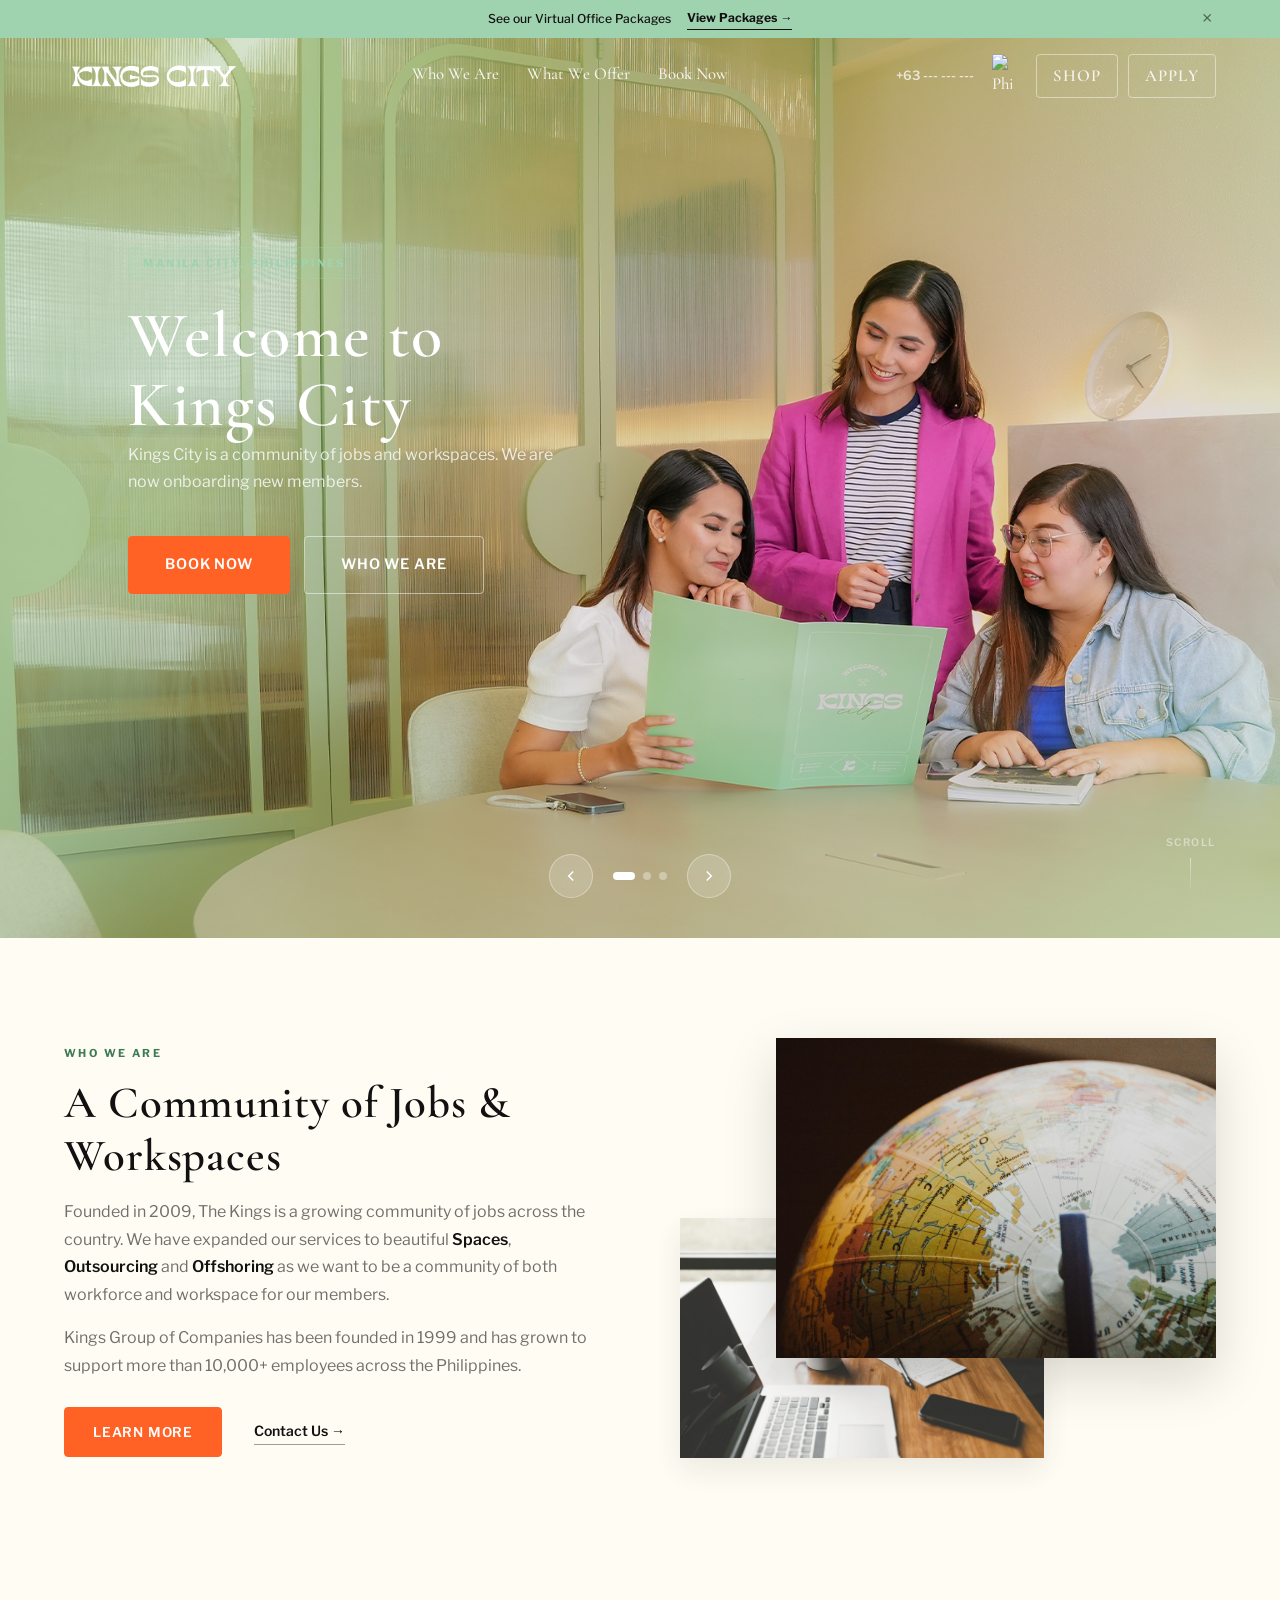
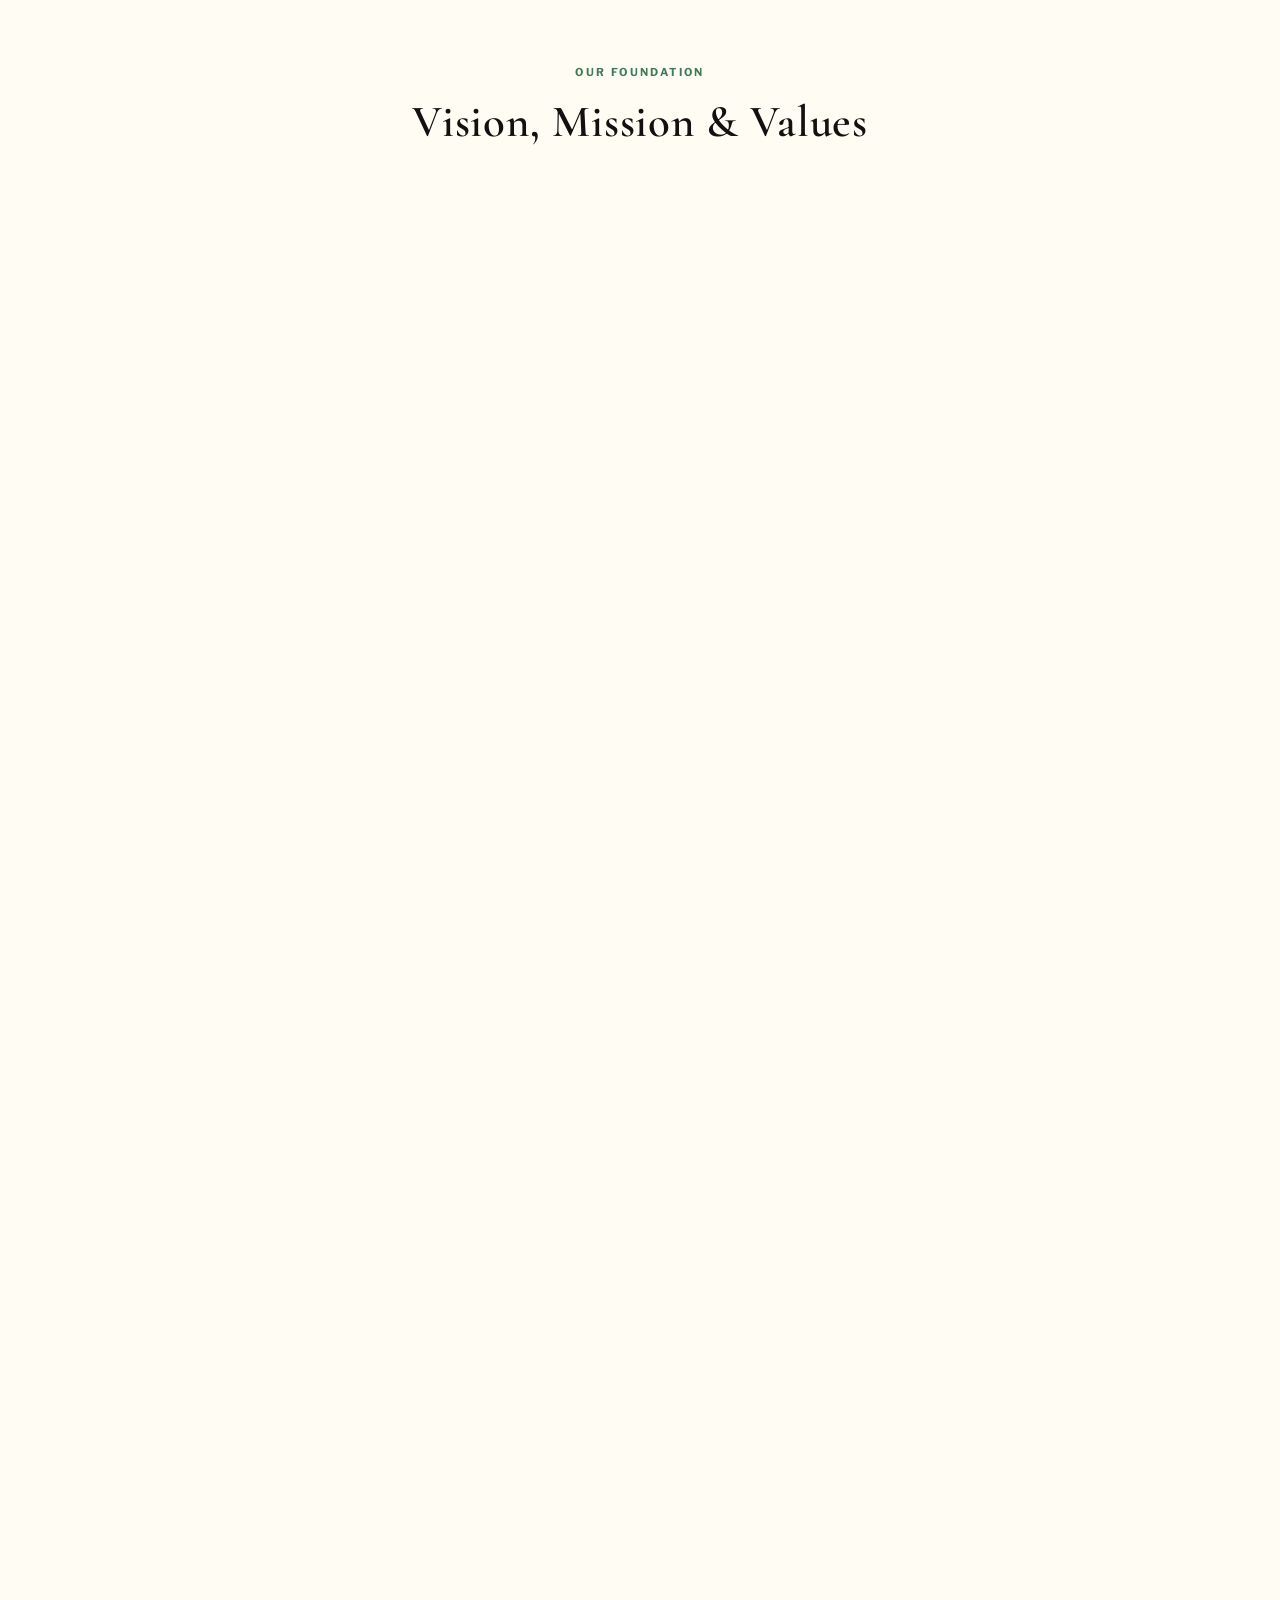
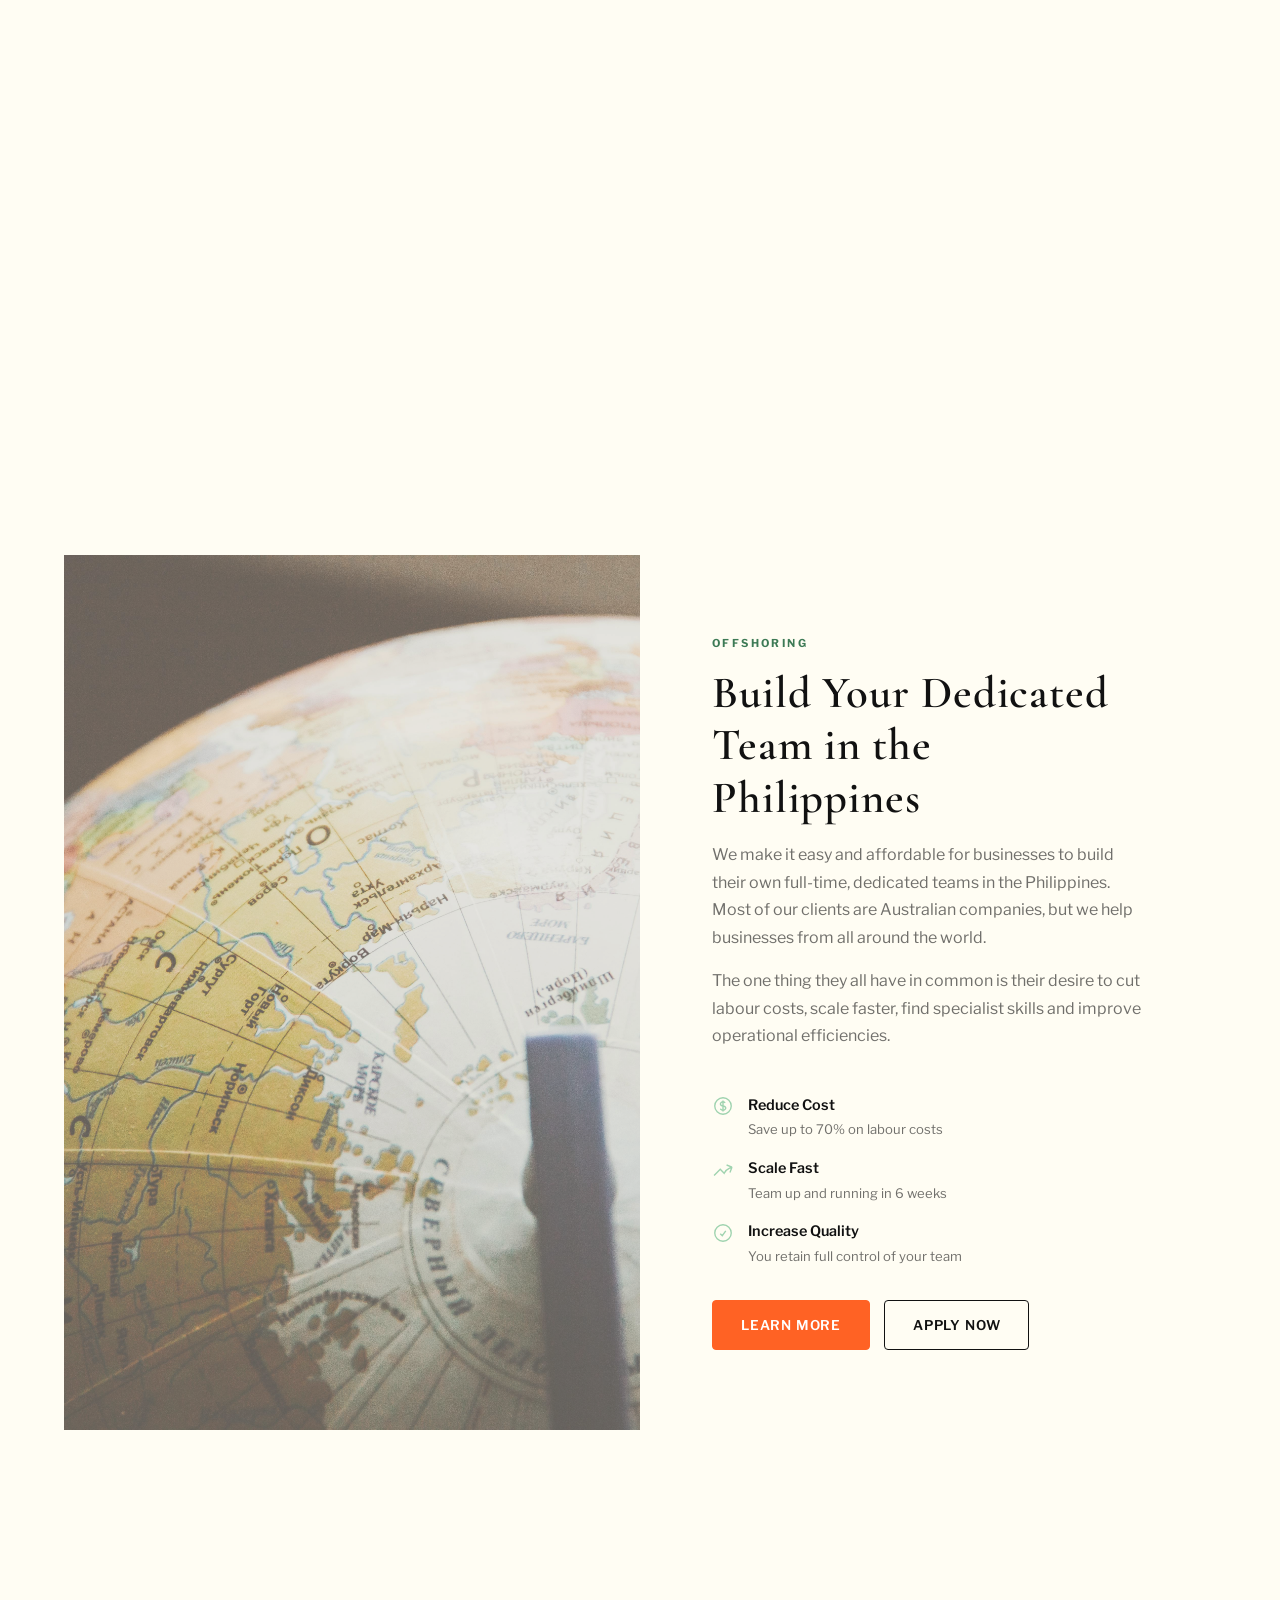
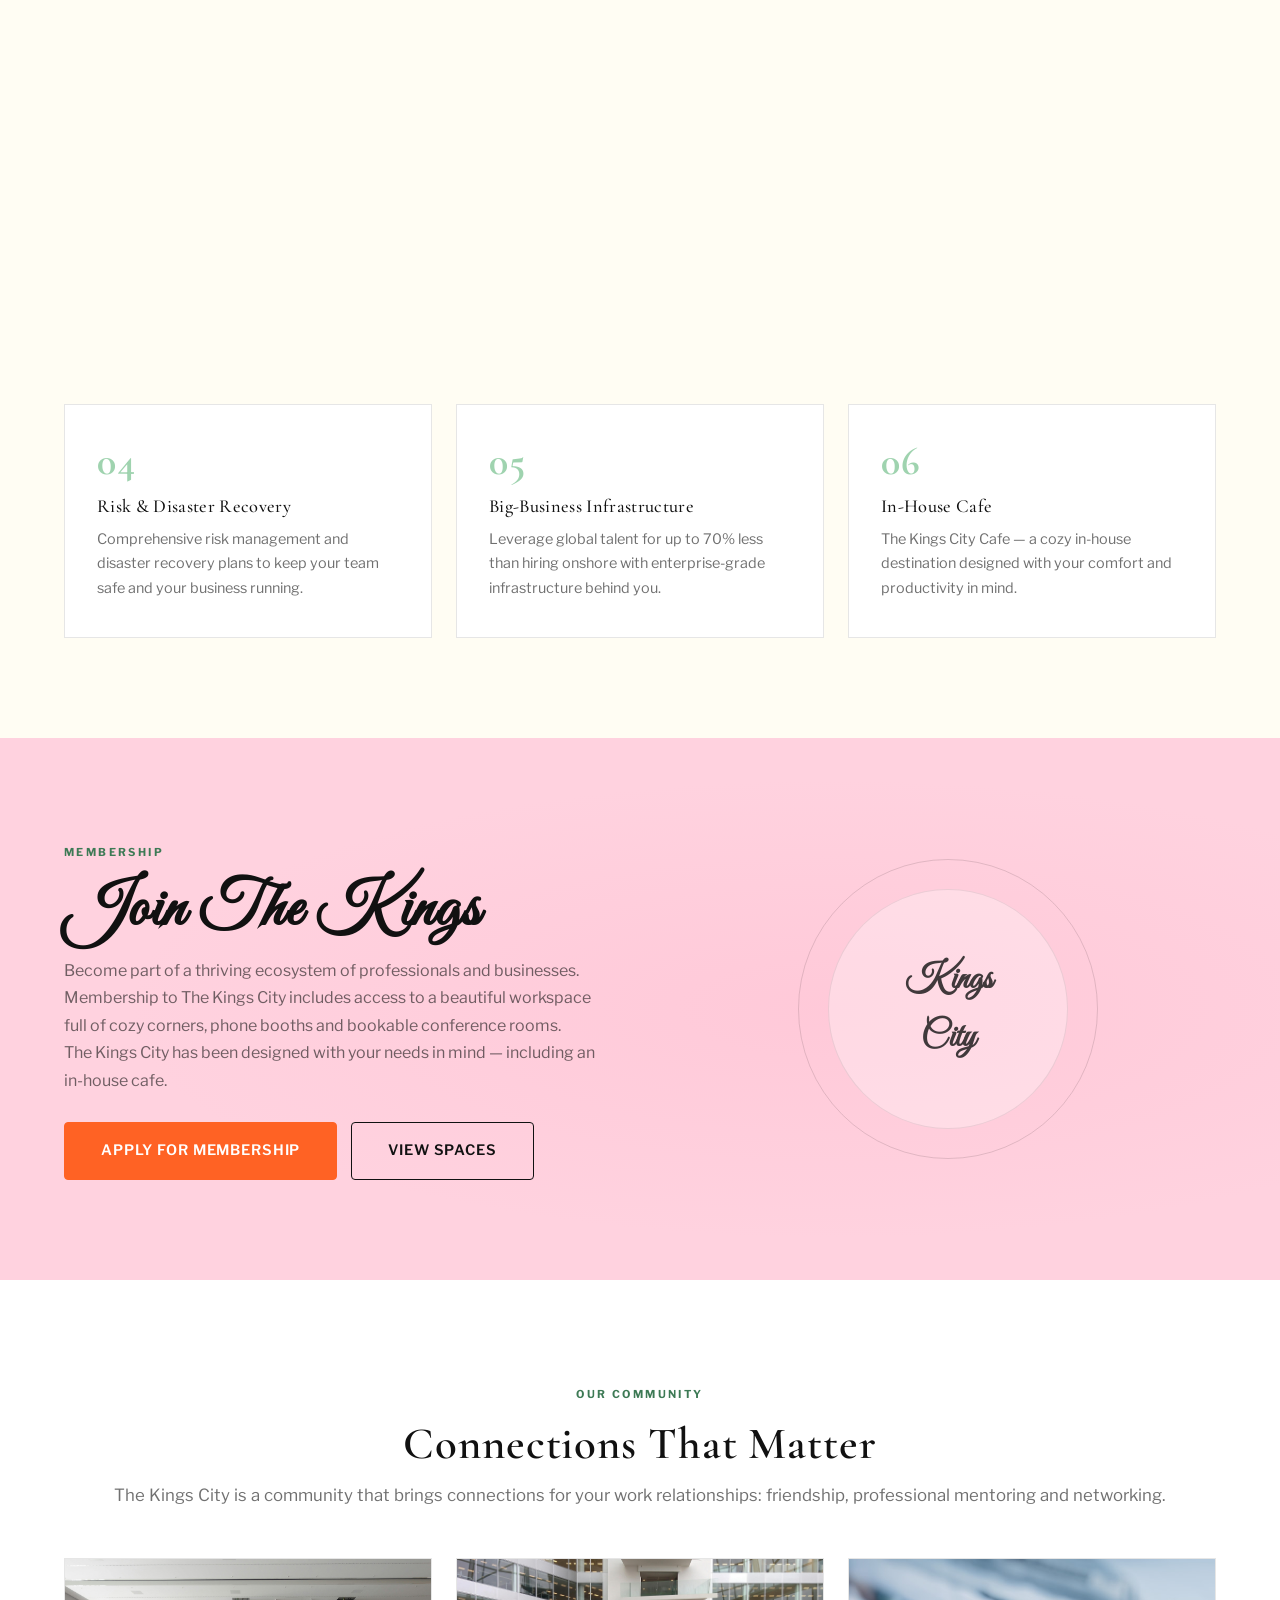
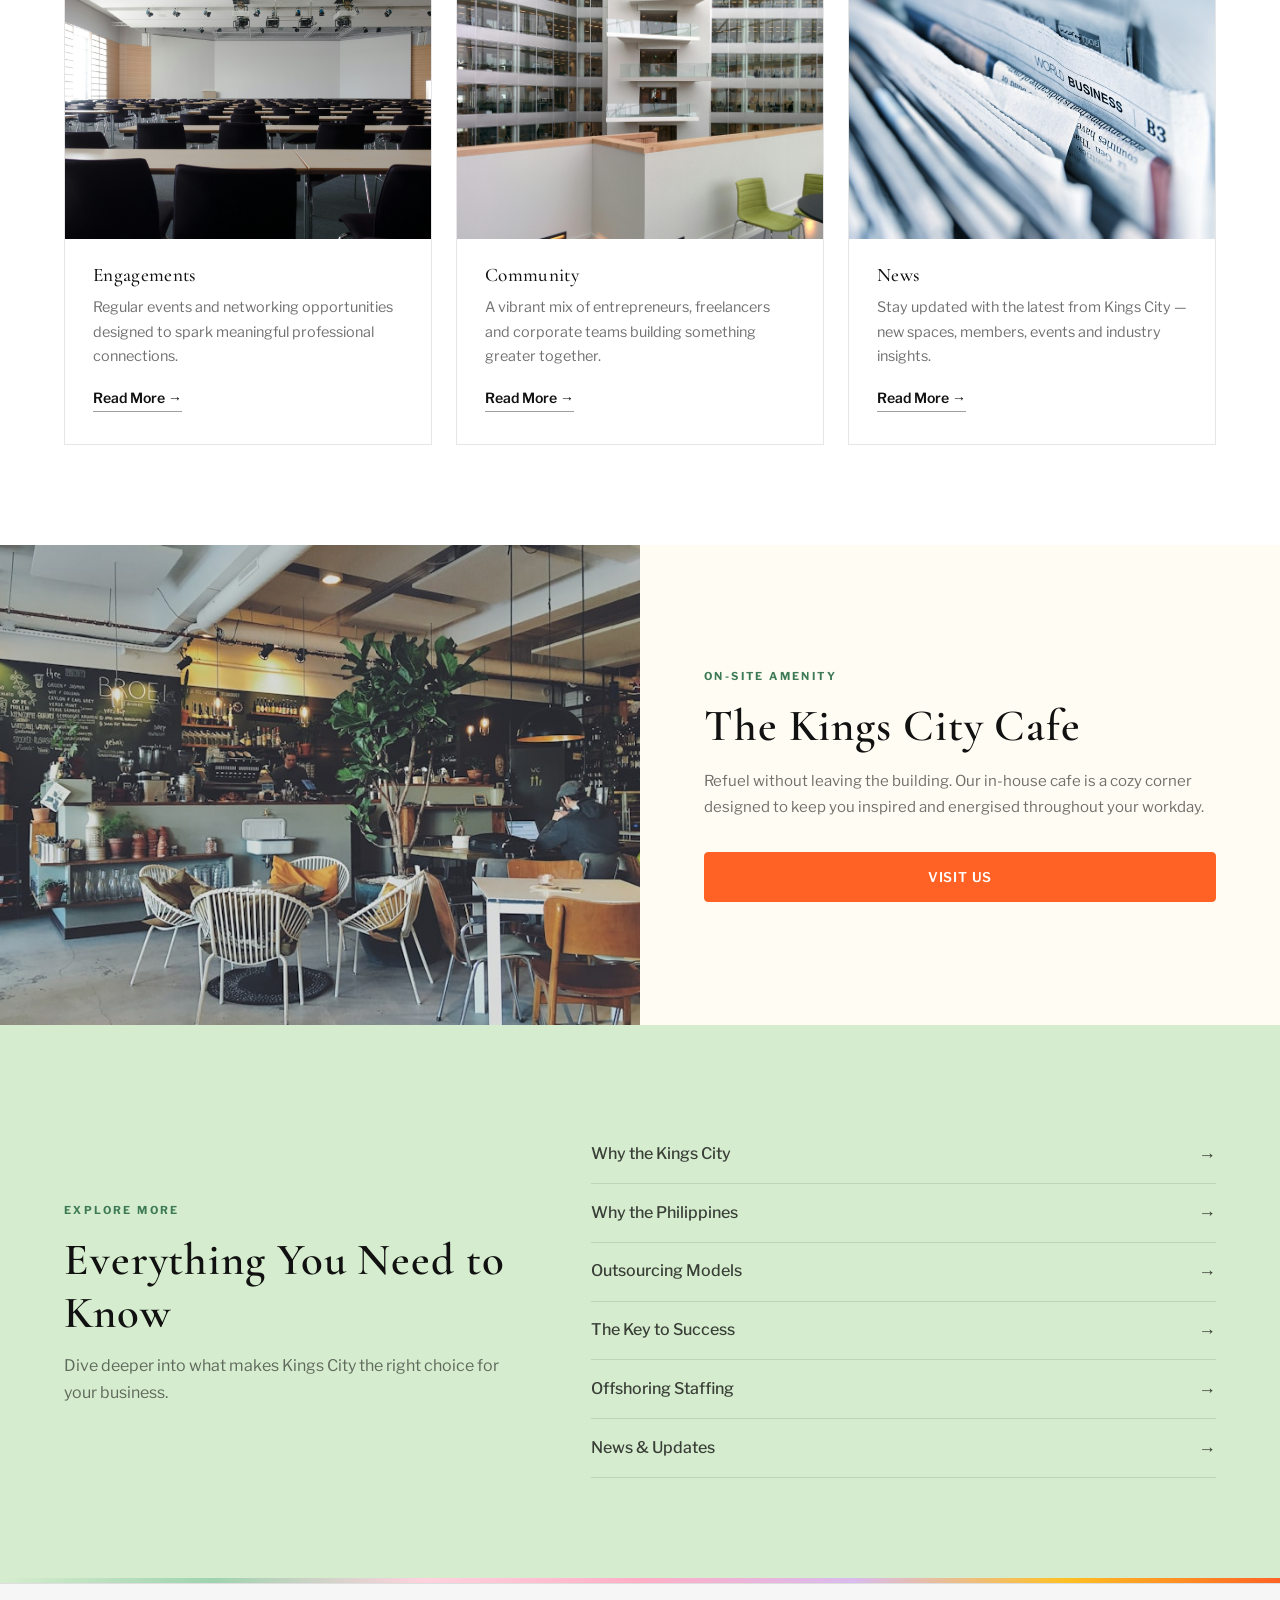
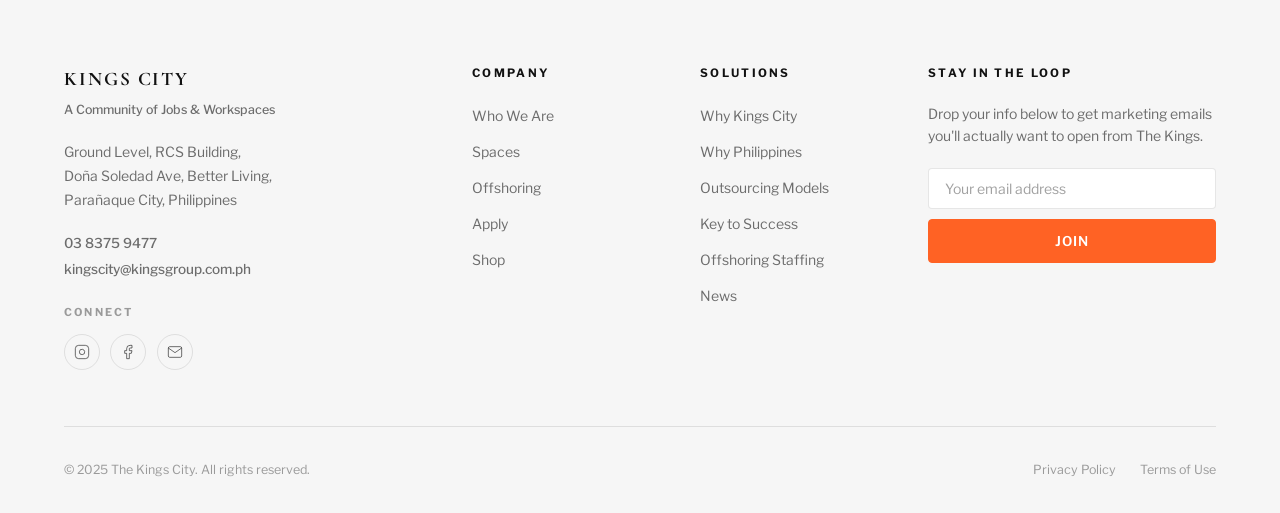
==== index.html @ c3c05c34 "Refactor files, delete temp files, and update content" ====
<!DOCTYPE html>
<html lang="en">

<head>
    <meta charset="UTF-8">
    <meta name="viewport" content="width=device-width, initial-scale=1.0">
    <title>Kings City | Co-Working &amp; Offshoring Space — Parañaque City, Philippines</title>
    <meta name="description"
        content="Kings City is a community of jobs and workspaces in the Philippines. Premium co-working, offshoring, staffing and virtual office solutions.">
    <link rel="preconnect" href="https://fonts.googleapis.com">
    <link rel="preconnect" href="https://fonts.gstatic.com" crossorigin>
    <link
        href="https://fonts.googleapis.com/css2?family=Cormorant+Garamond:ital,wght@0,400;0,500;0,600;0,700;1,400&family=Libre+Franklin:ital,wght@0,300;0,400;0,500;0,600;0,700;1,400&family=Great+Vibes&display=swap"
        rel="stylesheet">
    <link rel="stylesheet" href="css/main.css">
    <link rel="stylesheet" href="css/footer.css">
    <style>
        /* ── Index-specific styles ── */

        /* Hero */
        .hero-slider {
            position: relative;
            height: 100vh;
            min-height: 640px;
            overflow: hidden;
            user-select: none;
        }

        .slide {
            position: absolute;
            inset: 0;
            opacity: 0;
            transition: opacity .6s cubic-bezier(.22, 1, .36, 1);
            pointer-events: none;
        }

        .slide.active {
            opacity: 1;
            pointer-events: all
        }

        .slide-bg {
            position: absolute;
            inset: 0
        }

        .slide-bg .img-ph {
            position: absolute;
            inset: 0;
            height: 100%
        }

        .slide-overlay {
            position: absolute;
            inset: 0;
            background: linear-gradient(160deg, rgba(0, 0, 0, .48) 0%, rgba(0, 0, 0, .22) 45%, rgba(0, 0, 0, .68) 100%);
        }

        .slide-content {
            position: relative;
            z-index: 2;
            height: 100%;
            display: flex;
            flex-direction: column;
            align-items: flex-start;
            justify-content: center;
            text-align: left;
            padding: 0 var(--pad-x);
            padding-left: clamp(2rem, 10vw, 12rem);
            padding-bottom: clamp(2rem, 15vh, 10rem);
            max-width: 650px;
            color: #fff;
        }

        .slide.active .slide-content {
            animation: scIn .6s .1s cubic-bezier(.22, 1, .36, 1) both
        }

        @keyframes scIn {
            from {
                opacity: 0;
                transform: translateY(22px)
            }

            to {
                opacity: 1;
                transform: none
            }
        }

        .hero-eyebrow {
            display: inline-block;
            font-size: .68rem;
            font-weight: 700;
            letter-spacing: .22em;
            text-transform: uppercase;
            color: var(--clr-green-md);
            background: rgba(159, 211, 175, .12);
            border: 1px solid rgba(159, 211, 175, .28);
            padding: .35rem .9rem;
            border-radius: var(--radius);
            margin-bottom: 1.35rem;
        }

        .hero-sub {
            font-size: clamp(1rem, 0.5vw, 1rem);
            color: rgba(255, 255, 255, .8);
            max-width: 560px;
            margin: .1rem 0 2.5rem;
        }

        .hero-ctas {
            display: flex;
            gap: .875rem;
            justify-content: flex-start;
            flex-wrap: wrap
        }

        /* Slider controls */
        .slider-ctrl {
            position: absolute;
            bottom: 2.5rem;
            left: 50%;
            transform: translateX(-50%);
            z-index: 10;
            display: flex;
            align-items: center;
            gap: 1.25rem;
        }

        .s-arrow {
            width: 44px;
            height: 44px;
            border-radius: 50%;
            background: rgba(255, 255, 255, .15);
            border: 1.5px solid rgba(255, 255, 255, .35);
            display: flex;
            align-items: center;
            justify-content: center;
            color: #fff;
            cursor: pointer;
            transition: background .25s, transform .2s;
        }

        .s-arrow:hover {
            background: rgba(255, 255, 255, .28);
            transform: scale(1.08)
        }

        .s-arrow svg {
            width: 18px;
            height: 18px
        }

        .s-dots {
            display: flex;
            gap: .5rem
        }

        .dot {
            width: 8px;
            height: 8px;
            border-radius: 50%;
            background: rgba(255, 255, 255, .35);
            border: none;
            padding: 0;
            cursor: pointer;
            transition: background .25s, width .3s cubic-bezier(.22, 1, .36, 1);
        }

        .dot.active {
            background: #fff;
            width: 22px;
            border-radius: 4px
        }

        .scroll-hint {
            position: absolute;
            bottom: 2.75rem;
            right: 4rem;
            z-index: 10;
            display: flex;
            flex-direction: column;
            align-items: center;
            gap: .4rem;
            color: rgba(255, 255, 255, .45);
            font-size: .65rem;
            font-weight: 600;
            letter-spacing: .15em;
            text-transform: uppercase;
            animation: hFloat 3s ease-in-out infinite;
        }

        .scroll-line {
            width: 1px;
            height: 36px;
            background: linear-gradient(to bottom, rgba(255, 255, 255, .5), transparent)
        }

        @keyframes hFloat {

            0%,
            100% {
                transform: translateY(0);
                opacity: .6
            }

            50% {
                transform: translateY(7px);
                opacity: 1
            }
        }

        /* Stats */
        .stats-bar {
            background: #fff;
            border-bottom: 1px solid var(--ink-20);
            position: relative;
            z-index: 2
        }

        .stats-grid {
            display: flex;
            align-items: stretch;
            max-width: var(--max-w);
            margin: 0 auto;
            padding: 0 var(--pad-x);
        }

        .stat {
            flex: 1;
            padding: 2rem 2.25rem;
            transition: background .22s;
            cursor: default
        }

        .stat:hover {
            background: var(--clr-green-lt)
        }

        .stat-rule {
            width: 1px;
            background: var(--ink-20);
            margin: .875rem 0;
            flex-shrink: 0
        }

        .stat-n {
            display: block;
            font-family: var(--f-head);
            font-size: 2.5rem;
            font-weight: 700;
            color: var(--clr-dark);
            line-height: 1;
            margin-bottom: .3rem;
            letter-spacing: .02em;
        }

        .stat-l {
            display: block;
            font-size: .72rem;
            font-weight: 600;
            letter-spacing: .1em;
            text-transform: uppercase;
            color: var(--ink-60)
        }

        /* About intro */
        .about-grid {
            display: grid;
            grid-template-columns: 1fr 1fr;
            gap: 5rem;
            align-items: center
        }

        .about-text h2 {
            margin-bottom: 1rem
        }

        .about-text p {
            margin-bottom: 1rem
        }

        .about-links {
            display: flex;
            align-items: center;
            gap: 2rem;
            flex-wrap: wrap;
            margin-top: 1.75rem
        }

        .stacked-imgs {
            position: relative;
            height: 420px
        }

        .stack-1 {
            position: absolute;
            top: 0;
            right: 0;
            width: 82%;
            height: 320px;
            border-radius: var(--radius-xl);
            overflow: hidden;
            box-shadow: 0 20px 50px rgba(0, 0, 0, .15);
            z-index: 1
        }

        .stack-2 {
            position: absolute;
            bottom: 0;
            left: 0;
            width: 68%;
            height: 240px;
            border-radius: var(--radius-xl);
            overflow: hidden;
            box-shadow: 0 12px 30px rgba(0, 0, 0, .1);
            z-index: 0;
            opacity: .8
        }

        .stack-1 .img-ph,
        .stack-2 .img-ph {
            height: 100%
        }

        /* VMV */
        .vmv-section {
            background: var(--clr-footer)
        }

        .vmv-head {
            text-align: center;
            margin-bottom: 3rem
        }

        .vmv-grid {
            display: grid;
            grid-template-columns: repeat(3, 1fr);
            gap: 1.5rem
        }

        .vmv-card {
            background: #fff;
            border-radius: var(--radius-xl);
            padding: 2.25rem 2rem;
            border: 1px solid var(--ink-10);
            transition: box-shadow .3s var(--ease), transform .3s var(--ease), background .22s;
        }

        .vmv-card:hover {
            box-shadow: 0 14px 40px rgba(0, 0, 0, .1);
            transform: translateY(-5px);
            background: var(--clr-pink-lt)
        }

        .vmv-icon {
            width: 44px;
            height: 44px;
            color: var(--clr-green-dk);
            margin-bottom: 1rem
        }

        .vmv-icon svg {
            width: 100%;
            height: 100%
        }

        .vmv-card h3 {
            margin-bottom: .5rem;
            font-size: 1.2rem
        }

        .vmv-card p {
            font-size: .9375rem
        }

        /* Spaces section */
        .sec-head {
            display: flex;
            justify-content: space-between;
            align-items: flex-end;
            margin-bottom: 2.5rem;
            gap: 1rem;
            flex-wrap: wrap
        }

        .spaces-grid {
            display: grid;
            grid-template-columns: repeat(3, 1fr);
            gap: 1.5rem
        }

        .sp-card {
            background: #fff;
            border-radius: var(--radius-xl);
            overflow: hidden;
            border: 1px solid var(--ink-10);
            display: flex;
            flex-direction: column;
            transition: box-shadow .3s var(--ease), transform .3s var(--ease);
        }

        .sp-card:hover {
            box-shadow: 0 16px 48px rgba(0, 0, 0, .1);
            transform: translateY(-5px)
        }

        .sp-card-img {
            position: relative;
            height: 220px;
            overflow: hidden;
            flex-shrink: 0
        }

        .sp-card-img .img-ph {
            height: 100%;
            transition: transform .6s var(--ease)
        }

        .sp-card:hover .sp-card-img .img-ph {
            transform: scale(1.05)
        }

        .sp-tag {
            position: absolute;
            top: .875rem;
            left: .875rem;
            font-size: .65rem;
            font-weight: 700;
            letter-spacing: .12em;
            text-transform: uppercase;
            background: var(--clr-green-md);
            color: var(--clr-dark);
            padding: .22rem .65rem;
            border-radius: 20px;
        }

        .sp-body {
            padding: 1.5rem 1.75rem 2rem;
            flex: 1;
            display: flex;
            flex-direction: column
        }

        .sp-body h3 {
            margin-bottom: .5rem;
            font-size: 1.2rem
        }

        .sp-body p {
            font-size: .9rem;
            margin-bottom: 1.25rem;
            flex: 1
        }

        .sp-price {
            border-top: 1px solid var(--ink-10);
            padding-top: 1rem;
            margin-bottom: 1.5rem;
            display: flex;
            flex-direction: column;
            gap: .3rem
        }

        .sp-price-row {
            display: flex;
            justify-content: space-between;
            font-size: .85rem
        }

        .sp-price-row span:first-child {
            color: var(--ink-60)
        }

        .sp-price-row span:last-child {
            font-weight: 700
        }

        .sp-body .btn {
            align-self: flex-start
        }

        /* Offshoring strip */
        .off-strip {
            background: var(--clr-dark);
            overflow: hidden
        }

        .off-strip-grid {
            max-width: var(--max-w);
            margin: 0 auto;
            padding: 0 var(--pad-x);
            display: grid;
            grid-template-columns: 1fr 1fr;
            min-height: 580px;
        }

        .off-img {
            position: relative;
            overflow: hidden
        }

        .off-img .img-ph {
            position: absolute;
            inset: 0;
            height: 100%;
            opacity: .65;
            transition: transform 7s var(--ease)
        }

        .off-strip:hover .off-img .img-ph {
            transform: scale(1.05)
        }

        .off-text {
            padding: 5rem 4.5rem;
            display: flex;
            flex-direction: column;
            justify-content: center;
        }

        .off-text h2 {
            color: #fff;
            margin-bottom: 1rem
        }

        .off-text>p {
            color: rgba(255, 255, 255, .65);
            margin-bottom: 1rem
        }

        .off-benefits {
            display: flex;
            flex-direction: column;
            gap: 1rem;
            margin: 1.75rem 0 2rem
        }

        .off-ben {
            display: flex;
            align-items: flex-start;
            gap: .875rem
        }

        .off-ben svg {
            width: 22px;
            height: 22px;
            color: var(--clr-green-md);
            flex-shrink: 0;
            margin-top: .1rem
        }

        .off-ben div {
            display: flex;
            flex-direction: column;
            gap: .12rem
        }

        .off-ben strong {
            font-size: .9rem;
            color: #fff
        }

        .off-ben span {
            font-size: .82rem;
            color: rgba(255, 255, 255, .55)
        }

        .off-ctas {
            display: flex;
            gap: .875rem;
            flex-wrap: wrap
        }

        /* Difference */
        .diff-head {
            text-align: center;
            margin-bottom: 3.5rem
        }

        .diff-head p {
            margin: .75rem auto 0
        }

        .diff-grid {
            display: grid;
            grid-template-columns: repeat(3, 1fr);
            gap: 1.5rem
        }

        .diff-card {
            padding: 2.25rem 2rem;
            border: 1px solid var(--ink-10);
            border-radius: var(--radius-xl);
            background: #fff;
            transition: box-shadow .3s var(--ease), transform .3s var(--ease), background .22s;
        }

        .diff-card:hover {
            box-shadow: 0 12px 32px rgba(0, 0, 0, .09);
            transform: translateY(-4px);
            background: var(--clr-lavender)
        }

        .diff-n {
            font-family: var(--f-head);
            font-size: 2.5rem;
            font-weight: 700;
            color: var(--clr-green-md);
            line-height: 1;
            margin-bottom: .875rem;
            letter-spacing: .02em;
        }

        .diff-card h3 {
            margin-bottom: .5rem;
            font-size: 1.15rem
        }

        .diff-card p {
            font-size: .9rem
        }

        /* Showcase */
        .showcase-sec {
            background: var(--clr-pink-lt);
            position: relative;
            overflow: hidden
        }

        .showcase-sec::before {
            content: '';
            position: absolute;
            inset: 0;
            background: radial-gradient(ellipse at 65% 50%, var(--clr-pink-md) 0%, transparent 60%);
            opacity: .25;
            pointer-events: none;
        }

        .showcase-wrap {
            display: grid;
            grid-template-columns: 1fr 1fr;
            gap: 5rem;
            align-items: center;
            position: relative;
            z-index: 1;
        }

        .showcase-title {
            font-family: var(--f-script);
            font-size: clamp(2.4rem, 5vw, 4.5rem);
            font-weight: 700;
            color: var(--clr-dark);
            line-height: 1.1
        }

        .showcase-text p {
            font-size: .9375rem;
            margin-bottom: 1rem
        }

        .showcase-ctas {
            display: flex;
            gap: .875rem;
            flex-wrap: wrap;
            margin-top: 1.75rem
        }

        .ring-outer {
            width: 300px;
            height: 300px;
            border-radius: 50%;
            border: 1.5px solid rgba(0, 0, 0, .12);
            display: flex;
            align-items: center;
            justify-content: center;
            margin: 0 auto;
            animation: ringP 5s ease-in-out infinite;
        }

        .ring-inner {
            width: 240px;
            height: 240px;
            border-radius: 50%;
            border: 1.5px solid rgba(0, 0, 0, .08);
            display: flex;
            align-items: center;
            justify-content: center;
            background: rgba(255, 255, 255, .3);
            animation: ringP 5s 1.5s ease-in-out infinite;
        }

        @keyframes ringP {

            0%,
            100% {
                transform: scale(1);
                opacity: .6
            }

            50% {
                transform: scale(1.04);
                opacity: 1
            }
        }

        .ring-text {
            font-family: var(--f-script);
            font-size: 2.2rem;
            font-weight: 700;
            color: var(--clr-dark);
            opacity: .8;
            text-align: center;
        }

        /* Community */
        .comm-sec {
            background: #fff
        }

        .comm-head {
            text-align: center;
            margin-bottom: 3rem
        }

        .comm-head p {
            margin: .5rem auto 0
        }

        .comm-grid {
            display: grid;
            grid-template-columns: repeat(3, 1fr);
            gap: 1.5rem
        }

        .comm-card {
            display: block;
            border-radius: var(--radius-xl);
            overflow: hidden;
            border: 1px solid var(--ink-10);
            transition: box-shadow .3s var(--ease), transform .3s var(--ease);
        }

        .comm-card:hover {
            box-shadow: 0 16px 44px rgba(0, 0, 0, .1);
            transform: translateY(-5px);
            text-decoration: none
        }

        .comm-img {
            height: 280px;
            overflow: hidden;
            position: relative
        }

        .comm-img .img-ph {
            height: 100%;
            transition: transform .55s var(--ease)
        }

        .comm-card:hover .comm-img .img-ph {
            transform: scale(1.05)
        }

        .comm-body {
            padding: 1.5rem 1.75rem 2rem
        }

        .comm-body h3 {
            margin-bottom: .45rem;
            font-size: 1.2rem
        }

        .comm-body p {
            font-size: .9rem;
            margin-bottom: 1rem
        }

        /* Cafe */
        .cafe-sec {
            background: var(--clr-footer);
            overflow: hidden
        }

        .cafe-inner {
            max-width: var(--max-w);
            margin: 0 auto;
            display: grid;
            grid-template-columns: 1fr 1fr;
            min-height: 480px
        }

        .cafe-img {
            overflow: hidden
        }

        .cafe-img .img-ph {
            height: 100%;
            min-height: 480px;
            transition: transform 7s var(--ease)
        }

        .cafe-sec:hover .cafe-img .img-ph {
            transform: scale(1.04)
        }

        .cafe-text {
            padding: 5rem 4rem;
            display: flex;
            flex-direction: column;
            justify-content: center
        }

        .cafe-text h2 {
            margin-bottom: 1rem
        }

        .cafe-text p {
            font-size: .9375rem;
            margin-bottom: 2rem
        }

        /* Quicklinks */
        .quick-sec {
            background: var(--clr-green-lt)
        }

        .quick-grid {
            display: grid;
            grid-template-columns: 1fr 1.4fr;
            gap: 5rem;
            align-items: center
        }

        .quick-text h2 {
            margin-bottom: .75rem
        }

        .quick-list {
            display: flex;
            flex-direction: column
        }

        .quick-list li {
            border-bottom: 1px solid rgba(0, 0, 0, .1)
        }

        .quick-list a {
            display: flex;
            justify-content: space-between;
            align-items: center;
            padding: .9rem 0;
            font-size: 1rem;
            font-weight: 500;
            color: var(--ink-80);
            transition: color .22s, padding-left .25s var(--ease);
        }

        .quick-list a span {
            transition: transform .22s var(--ease);
            display: inline-block;
            font-size: 1.1rem
        }

        .quick-list a:hover {
            color: var(--clr-green-dk);
            padding-left: .5rem;
            text-decoration: none
        }

        .quick-list a:hover span {
            transform: translateX(4px)
        }

        /* Accent strip */
        .accent-strip {
            height: 5px;
            background: linear-gradient(90deg, var(--clr-green-lt), var(--clr-green-md), var(--clr-pink-lt), var(--clr-pink-md), var(--clr-lavender), var(--clr-amber), var(--clr-orange))
        }

        /* Responsive */
        @media(max-width:1024px) {

            .off-strip-grid,
            .cafe-inner {
                grid-template-columns: 1fr;
                min-height: auto
            }

            .off-img,
            .cafe-img {
                height: 320px
            }

            .off-img .img-ph,
            .cafe-img .img-ph {
                position: relative;
                min-height: 320px
            }

            .off-text {
                padding: 3.5rem var(--pad-x)
            }

            .cafe-text {
                padding: 3.5rem var(--pad-x)
            }

            .spaces-grid {
                grid-template-columns: 1fr 1fr
            }

            .diff-grid {
                grid-template-columns: 1fr 1fr
            }

            .vmv-grid {
                grid-template-columns: 1fr 1fr
            }

            .about-grid,
            .showcase-wrap,
            .quick-grid {
                grid-template-columns: 1fr;
                gap: 2.5rem
            }

            .stacked-imgs {
                height: 300px
            }
        }

        @media(max-width:768px) {
            .stats-grid {
                display: grid;
                grid-template-columns: 1fr 1fr
            }

            .stat-rule {
                display: none
            }

            .spaces-grid,
            .diff-grid,
            .vmv-grid,
            .comm-grid {
                grid-template-columns: 1fr
            }

            .sec-head {
                flex-direction: column;
                align-items: flex-start
            }

            .scroll-hint {
                display: none
            }

            .hero-ctas,
            .showcase-ctas,
            .off-ctas {
                flex-direction: column;
                align-items: center
            }

            .hero-ctas .btn,
            .showcase-ctas .btn,
            .off-ctas .btn {
                width: 100%;
                max-width: 280px;
                justify-content: center
            }
        }

        @media(max-width:480px) {
            .stats-grid {
                grid-template-columns: 1fr
            }
        }
    </style>
</head>

<body>

    <!-- ── Announcement Bar ── -->
    <div class="ann-bar" id="ann-bar">
        <div class="ann-inner">
            <span>See our Virtual Office Packages</span>
            <a href="https://kingscity.com.ph/pages/virtual-office-packages" target="_blank" rel="noopener"
                class="ann-link">View Packages &rarr;</a>
        </div>
        <button class="ann-close" id="ann-close" aria-label="Dismiss">&times;</button>
    </div>

    <!-- ── Navbar ── -->
    <nav class="navbar" id="navbar">
        <div class="nav-wrap">
            <a href="index.html" class="nav-logo" aria-label="Kings City Home">
                <div>
                    <img src="images/kings_city_logo_white.png" alt="Kings City Logo" class="logo-img-white">
                    <img src="images/kings_city_logo_black.png" alt="Kings City Logo" class="logo-img-color">
                </div>
            </a>

            <ul class="nav-links" role="list">
                <li><a href="html/who_we_are.html">Who We Are</a></li>
                <li><a href="html/what_we_offer.html">What We Offer</a></li>
                <li><a href="html/book_now.html">Book Now</a></li>
            </ul>

            <div class="nav-actions">
                <a href="tel:0383759477" class="nav-phone">+63 --- --- ---</a>
                <div class="nav-drop flag-drop">
                    <button class="nav-drop-btn flag-btn" aria-expanded="false" aria-haspopup="true"
                        style="display: flex; align-items: center; gap: 0.3rem; padding: 0.5rem; background: transparent; border: none; cursor: pointer;">
                        <img src="https://flagcdn.com/w20/ph.png" alt="Philippines" width="20"
                            style="border-radius: 2px;">
                        <span class="caret" aria-hidden="true"></span>
                    </button>
                    <ul class="drop-menu flag-menu" role="menu"
                        style="min-width: 140px; padding: 0.5rem; border-radius: 8px;">
                        <li><a href="#" role="menuitem"
                                style="display: flex; align-items: center; gap: 0.5rem; padding: 0.5rem;"><img
                                    src="https://flagcdn.com/w20/ph.png" alt="Philippines" width="20"
                                    style="border-radius: 2px;"> Philippines</a></li>
                        <li><a href="#" role="menuitem"
                                style="display: flex; align-items: center; gap: 0.5rem; padding: 0.5rem;"><span
                                    style="font-size: 16px;">🌏</span> Asia</a></li>
                        <li><a href="#" role="menuitem"
                                style="display: flex; align-items: center; gap: 0.5rem; padding: 0.5rem;"><img
                                    src="https://flagcdn.com/w20/eu.png" alt="Europe" width="20"
                                    style="border-radius: 2px;"> Europe</a></li>
                    </ul>
                </div>
                <a href="https://kingscity.com.ph/" target="_blank" rel="noopener" class="btn btn-nav-outline">Shop</a>
                <a href="html/apply.html" class="btn btn-nav-outline">Apply</a>

                <button class="hamburger" id="hamburger" aria-label="Open menu" aria-expanded="false">
                    <span></span><span></span><span></span>
                </button>
            </div>
        </div>
    </nav>

    <!-- ── Mobile Drawer ── -->
    <div class="drawer-overlay" id="drawer-overlay" aria-hidden="true"></div>
    <aside class="mobile-drawer" id="mobile-drawer" role="dialog" aria-modal="true" aria-label="Navigation">
        <div class="drawer-head">
            <img src="images/kings_city_logo_black.png" alt="Kings City Logo" class="drawer-logo-img">
            <button class="drawer-close" id="drawer-close" aria-label="Close menu">&times;</button>
        </div>
        <nav class="drawer-nav">
            <a href="html/who_we_are.html">Who We Are</a>
            <a href="html/spaces.html">Spaces</a>
            <a href="html/offshoring.html">Offshoring</a>
            <a href="html/book_now.html">Book Now</a>
            <a href="html/apply.html">Apply</a>
            <a href="https://kingscity.com.ph/" target="_blank" rel="noopener">Shop</a>
        </nav>
        <div class="drawer-foot">
            <a href="tel:0383759477">03 8375 9477</a>
            <a href="mailto:kingscity@kingsgroup.com.ph">kingscity@kingsgroup.com.ph</a>
        </div>
    </aside>

    <!-- ══════════════════════════════════════════════════
     HERO STATIC
══════════════════════════════════════════════════ -->
    <section class="hero-slider" id="hero" aria-label="Kings City hero">
        <!-- Static Background (Image does not change) -->
        <div class="slide-bg">
            <div class="img-ph ph-hero-1" aria-label="Kings City">
                <img src="images/KingCity Banner.png" alt="Kings City Banner">
            </div>
            <div class="slide-overlay"></div>
        </div>

        <!-- Slide 1 -->
        <div class="slide active" aria-hidden="false">
            <div class="slide-content">
                <p class="hero-eyebrow">Manila City, Philippines</p>
                <h1>Welcome to<br>Kings City</h1>
                <p class="hero-sub">Kings City is a community of jobs and workspaces. We are now onboarding new members.
                </p>
                <div class="hero-ctas">
                    <a href="html/book_now.html" class="btn btn-primary btn-lg">Book Now</a>
                    <a href="html/who_we_are.html" class="btn btn-ghost-white btn-lg">Who We Are</a>
                </div>
            </div>
        </div>

        <!-- Slide 2 -->
        <div class="slide" aria-hidden="true">
            <div class="slide-content">
                <p class="hero-eyebrow">Spaces Designed for You</p>
                <h1>Elevate Your<br>Work Experience</h1>
                <p class="hero-sub">Find the perfect blend of productivity and community in our vibrant workspaces.</p>
                <div class="hero-ctas">
                    <a href="html/spaces.html" class="btn btn-primary btn-lg">Explore Spaces</a>
                </div>
            </div>
        </div>

        <!-- Slide 3 -->
        <div class="slide" aria-hidden="true">
            <div class="slide-content">
                <p class="hero-eyebrow">A Nationwide Community</p>
                <h1>Scale With<br>Confidence</h1>
                <p class="hero-sub">Build your dedicated offshore team and save up to 70% on labour costs.</p>
                <div class="hero-ctas">
                    <a href="html/offshoring.html" class="btn btn-primary btn-lg">Learn More</a>
                </div>
            </div>
        </div>

        <!-- Slider controls -->
        <div class="slider-ctrl">
            <button class="s-arrow" id="arrow-prev" aria-label="Previous slide">
                <svg viewBox="0 0 24 24" fill="none" stroke="currentColor" stroke-width="2">
                    <polyline points="15 18 9 12 15 6" />
                </svg>
            </button>
            <div class="s-dots" role="tablist">
                <button class="dot active" data-index="0" role="tab" aria-selected="true" aria-label="Slide 1"></button>
                <button class="dot" data-index="1" role="tab" aria-selected="false" aria-label="Slide 2"></button>
                <button class="dot" data-index="2" role="tab" aria-selected="false" aria-label="Slide 3"></button>
            </div>
            <button class="s-arrow" id="arrow-next" aria-label="Next slide">
                <svg viewBox="0 0 24 24" fill="none" stroke="currentColor" stroke-width="2">
                    <polyline points="9 18 15 12 9 6" />
                </svg>
            </button>
        </div>

        <div class="scroll-hint" aria-hidden="true">
            <span>Scroll</span>
            <div class="scroll-line"></div>
        </div>
    </section>

    <!-- ══════════════════════════════════════════════════
     ABOUT INTRO
══════════════════════════════════════════════════ -->
    <section class="section-pad" id="about" style="background:var(--clr-cream)">
        <div class="container">
            <div class="about-grid">
                <div class="about-text" data-reveal>
                    <span class="eyebrow">Who We Are</span>
                    <h2>A Community of Jobs &amp; Workspaces</h2>
                    <p>Founded in 2009, The Kings is a growing community of jobs across the country. We have expanded
                        our services to beautiful <strong>Spaces</strong>, <strong>Outsourcing</strong> and
                        <strong>Offshoring</strong> as we want to be a community of both workforce and workspace for our
                        members.
                    </p>
                    <p>Kings Group of Companies has been founded in 1999 and has grown to support more than 10,000+
                        employees across the Philippines.</p>
                    <div class="about-links">
                        <a href="html/who_we_are.html" class="btn btn-primary">Learn More</a>
                        <a href="html/who_we_are.html" class="link-arrow">Contact Us &rarr;</a>
                    </div>
                </div>
                <div class="about-text" data-reveal>
                    <div class="stacked-imgs">
                        <div class="stack-1">
                            <div class="img-ph ph-about"><img src="images/offshoring_office.jpg"
                                    alt="Kings City Interior"><span class="ph-label" style="display:none">Kings City
                                    Interior</span></div>
                        </div>
                        <div class="stack-2">
                            <div class="img-ph ph-comm-1"><img src="images/offshoring_office2.jpg" alt="Community"><span
                                    class="ph-label" style="display:none">Community</span></div>
                        </div>
                    </div>
                </div>
            </div>
        </div>
    </section>

    <!-- ══════════════════════════════════════════════════
     VISION MISSION VALUES
══════════════════════════════════════════════════ -->
    <section class="vmv-section section-pad" aria-labelledby="vmv-h">
        <div class="container">
            <div class="vmv-head" data-reveal>
                <span class="eyebrow">Our Foundation</span>
                <h2 id="vmv-h">Vision, Mission &amp; Values</h2>
            </div>
            <div class="vmv-grid">
                <div class="vmv-card" data-reveal>
                    <div class="vmv-icon" aria-hidden="true">
                        <svg viewBox="0 0 24 24" fill="none" stroke="currentColor" stroke-width="1.5">
                            <path
                                d="M2.036 12.322a1.012 1.012 0 010-.639C3.423 7.51 7.36 4.5 12 4.5c4.638 0 8.573 3.007 9.963 7.178.07.207.07.431 0 .639C20.577 16.49 16.64 19.5 12 19.5c-4.638 0-8.573-3.007-9.963-7.178z" />
                            <path d="M15 12a3 3 0 11-6 0 3 3 0 016 0z" />
                        </svg>
                    </div>
                    <h3>Our Vision</h3>
                    <p>To be the leading provider of workforce and workspaces offering the best offshoring and
                        outsourcing solutions in the Philippines.</p>
                </div>
                <div class="vmv-card" data-reveal>
                    <div class="vmv-icon" aria-hidden="true">
                        <svg viewBox="0 0 24 24" fill="none" stroke="currentColor" stroke-width="1.5">
                            <path
                                d="M3.75 3v11.25A2.25 2.25 0 006 16.5h2.25M3.75 3h-1.5m1.5 0h16.5m0 0h1.5m-1.5 0v11.25A2.25 2.25 0 0118 16.5h-2.25m-7.5 0h7.5m-7.5 0l-1 3m8.5-3l1 3m0 0l.5 1.5m-.5-1.5h-9.5m0 0l-.5 1.5" />
                        </svg>
                    </div>
                    <h3>Our Mission</h3>
                    <p>Contributing to the growth of the economy by continuously providing jobs and creating beautiful
                        workspaces for companies in the Asia Pacific Region.</p>
                </div>
                <div class="vmv-card" data-reveal>
                    <div class="vmv-icon" aria-hidden="true">
                        <svg viewBox="0 0 24 24" fill="none" stroke="currentColor" stroke-width="1.5">
                            <path
                                d="M9 12.75L11.25 15 15 9.75M21 12c0 1.268-.63 2.39-1.593 3.068a3.745 3.745 0 01-1.043 3.296 3.745 3.745 0 01-3.296 1.043A3.745 3.745 0 0112 21c-1.268 0-2.39-.63-3.068-1.593a3.746 3.746 0 01-3.296-1.043 3.745 3.745 0 01-1.043-3.296A3.745 3.745 0 013 12c0-1.268.63-2.39 1.593-3.068a3.745 3.745 0 011.043-3.296 3.746 3.746 0 013.296-1.043A3.746 3.746 0 0112 3c1.268 0 2.39.63 3.068 1.593a3.746 3.746 0 013.296 1.043 3.746 3.746 0 011.043 3.296A3.745 3.745 0 0121 12z" />
                        </svg>
                    </div>
                    <h3>Core Values</h3>
                    <p>Integrity, transparency, professionalism and community building form the foundation for how we
                        serve every client.</p>
                </div>
            </div>
        </div>
    </section>

    <!-- ══════════════════════════════════════════════════
     SPACES
══════════════════════════════════════════════════ -->
    <section class="section-pad" id="spaces" style="background:var(--clr-cream)">
        <div class="container">
            <div class="sec-head" data-reveal>
                <div>
                    <span class="eyebrow">What We Offer</span>
                    <h2>Spaces for Every Need</h2>
                </div>
                <a href="https://kingscity.com.ph/pages/virtual-office-packages" target="_blank" rel="noopener"
                    class="link-arrow">Virtual Office Packages &rarr;</a>
            </div>
            <!-- Note: spaces-grid updated to accommodate 6 cards -->
            <div class="spaces-grid">
                <article class="sp-card" data-reveal>
                    <div class="sp-card-img">
                        <div class="img-ph ph-cowork"><img src="images/coworking_space.jpg" alt="Co-Working Space">
                        </div>
                        <span class="sp-tag">Co-Working</span>
                    </div>
                    <div class="sp-body">
                        <h3>Co-Working</h3>
                        <p>Our communal tables and working stations are designed for connections to happen. Solve your
                            monotonous daily routine with our vibrant environment.</p>
                        <div class="sp-price">
                            <div class="sp-price-row"><span>Day Pass</span><span>Php 500</span></div>
                            <div class="sp-price-row"><span>Weekly Pass</span><span>Php 2,500</span></div>
                            <div class="sp-price-row"><span>Monthly</span><span>Php 6,000</span></div>
                            <div class="sp-price-row"><span>Annual</span><span>Php 60,000</span></div>
                        </div>
                        <a href="html/book_now.html" class="btn btn-outline">Book Now</a>
                    </div>
                </article>

                <article class="sp-card" data-reveal>
                    <div class="sp-card-img">
                        <div class="img-ph ph-event"><img src="images/engagements.jpg" alt="Events Place"></div>
                        <span class="sp-tag">Events</span>
                    </div>
                    <div class="sp-body">
                        <h3>Events Place</h3>
                        <p>Perfect for more intimate company functions. The layout can accommodate over 100 guests with
                            flexible furniture arrangements.</p>
                        <div class="sp-price">
                            <div class="sp-price-row"><span>Hourly</span><span>Php 5,000</span></div>
                            <div class="sp-price-row"><span>4 Hours</span><span>Php 18,000</span></div>
                            <div class="sp-price-row"><span>Full Day</span><span>Php 40,000</span></div>
                        </div>
                        <a href="html/book_now.html" class="btn btn-outline">Book Now</a>
                    </div>
                </article>

                <article class="sp-card" data-reveal>
                    <div class="sp-card-img">
                        <div class="img-ph ph-meeting"><img src="images/meeting_rooms.jpg" alt="Meeting Rooms"></div>
                        <span class="sp-tag">Meetings</span>
                    </div>
                    <div class="sp-body">
                        <h3>Meeting Rooms</h3>
                        <p>Private and professional conference rooms with comfortable furniture, high-speed internet,
                            kitchen facilities and state-of-the-art presentation equipment.</p>
                        <div class="sp-price">
                            <div class="sp-price-row"><span>Small / Hour</span><span>Php 500</span></div>
                            <div class="sp-price-row"><span>Conference / Hour</span><span>Php 1,000</span></div>
                            <div class="sp-price-row"><span>Conference / Day</span><span>Php 8,000</span></div>
                        </div>
                        <a href="html/book_now.html" class="btn btn-outline">Book Now</a>
                    </div>
                </article>

                <article class="sp-card" data-reveal>
                    <div class="sp-card-img">
                        <div class="img-ph ph-office"><img src="images/office_leasing.jpg" alt="Office Leasing"></div>
                        <span class="sp-tag">Office Leasing</span>
                    </div>
                    <div class="sp-body">
                        <h3>Office Leasing</h3>
                        <p>Whether an established enterprise or a growing startup, our office spaces inspire your most
                            impactful work.</p>
                        <div class="sp-price">
                            <div class="sp-price-row"><span>6 Seats</span><span>Php 48,000</span></div>
                            <div class="sp-price-row"><span>9 Seats</span><span>Php 55,000</span></div>
                            <div class="sp-price-row"><span>14 Seats</span><span>Php 112,000</span></div>
                        </div>
                        <a href="html/spaces.html" class="btn btn-outline">Inquire</a>
                    </div>
                </article>

                <article class="sp-card" data-reveal>
                    <div class="sp-card-img">
                        <div class="img-ph ph-virtual"><img src="images/offshoring_office2.jpg" alt="Virtual Office">
                        </div>
                        <span class="sp-tag">Virtual</span>
                    </div>
                    <div class="sp-body">
                        <h3>Virtual Office</h3>
                        <p>Flexible workspace providing businesses any combination of services, space and technology —
                            without the capital expense of a traditional office.</p>
                        <div class="sp-price">
                            <div class="sp-price-row"><span>Standard / Month</span><span>Php 3,000</span></div>
                            <div class="sp-price-row"><span>Pro / Month</span><span>Php 5,000</span></div>
                            <div class="sp-price-row"><span>Pro / Year</span><span>Php 50,000</span></div>
                        </div>
                        <a href="https://kingscity.com.ph/pages/virtual-office-packages" target="_blank" rel="noopener"
                            class="btn btn-outline">View Packages</a>
                    </div>
                </article>

                <article class="sp-card" data-reveal>
                    <div class="sp-card-img">
                        <div class="img-ph ph-cowork"><img src="images/cafe.jpg" alt="Dedicated Desk"></div>
                        <span class="sp-tag">Dedicated</span>
                    </div>
                    <div class="sp-body">
                        <h3>Dedicated Desk</h3>
                        <p>Your own permanent desk in our premium co-working area. Enjoy a personal workstation with
                            storage, reserved seating, and 24/7 access.</p>
                        <div class="sp-price">
                            <div class="sp-price-row"><span>Monthly</span><span>Php 8,000</span></div>
                            <div class="sp-price-row"><span>Quarterly</span><span>Php 21,000</span></div>
                            <div class="sp-price-row"><span>Annual</span><span>Php 78,000</span></div>
                        </div>
                        <a href="html/book_now.html" class="btn btn-outline">Book Now</a>
                    </div>
                </article>
            </div>
        </div>
    </section>

    <!-- ══════════════════════════════════════════════════
     OFFSHORING STRIP
══════════════════════════════════════════════════ -->
    <section class="off-strip" id="offshoring" style="background:#fffdf3; color:var(--clr-dark);">
        <div class="off-strip-grid">
            <div class="off-img">
                <div class="img-ph ph-offsh"><img src="images/offshoring_office.jpg" alt="Offshoring Office"></div>
            </div>
            <div class="off-text">
                <span class="eyebrow">Offshoring</span>
                <h2 style="color:var(--clr-dark);">Build Your Dedicated<br>Team in the Philippines</h2>
                <p style="color:var(--ink-60);">We make it easy and affordable for businesses to build their own
                    full-time, dedicated teams in the
                    Philippines. Most of our clients are Australian companies, but we help businesses from all around
                    the world.</p>
                <p style="color:var(--ink-60);">The one thing they all have in common is their desire to cut labour
                    costs, scale faster, find
                    specialist skills and improve operational efficiencies.</p>
                <div class="off-benefits">
                    <div class="off-ben">
                        <svg viewBox="0 0 24 24" fill="none" stroke="currentColor" stroke-width="1.5"
                            aria-hidden="true">
                            <path
                                d="M12 6v12m-3-2.818l.879.659c1.171.879 3.07.879 4.242 0 1.172-.879 1.172-2.303 0-3.182C13.536 12.219 12.768 12 12 12c-.725 0-1.45-.22-2.003-.659-1.106-.879-1.106-2.303 0-3.182s2.9-.879 4.006 0l.415.33M21 12a9 9 0 11-18 0 9 9 0 0118 0z" />
                        </svg>
                        <div><strong style="color:var(--clr-dark);">Reduce Cost</strong><span
                                style="color:var(--ink-60);">Save up to 70% on labour costs</span></div>
                    </div>
                    <div class="off-ben">
                        <svg viewBox="0 0 24 24" fill="none" stroke="currentColor" stroke-width="1.5"
                            aria-hidden="true">
                            <path
                                d="M2.25 18L9 11.25l4.306 4.307a11.95 11.95 0 015.814-5.519l2.74-1.22m0 0l-5.94-2.28m5.94 2.28l-2.28 5.941" />
                        </svg>
                        <div><strong style="color:var(--clr-dark);">Scale Fast</strong><span
                                style="color:var(--ink-60);">Team up and running in 6 weeks</span></div>
                    </div>
                    <div class="off-ben">
                        <svg viewBox="0 0 24 24" fill="none" stroke="currentColor" stroke-width="1.5"
                            aria-hidden="true">
                            <path d="M9 12.75L11.25 15 15 9.75M21 12a9 9 0 11-18 0 9 9 0 0118 0z" />
                        </svg>
                        <div><strong style="color:var(--clr-dark);">Increase Quality</strong><span
                                style="color:var(--ink-60);">You retain full control of your team</span></div>
                    </div>
                </div>
                <div class="off-ctas">
                    <a href="html/offshoring.html" class="btn btn-primary">Learn More</a>
                    <a href="html/apply.html" class="btn btn-outline">Apply Now</a>
                </div>
            </div>
        </div>
    </section>

    <!-- ══════════════════════════════════════════════════
     OUR DIFFERENCE
══════════════════════════════════════════════════ -->
    <section class="section-pad" style="background:var(--clr-cream)">
        <div class="container">
            <div class="diff-head" data-reveal>
                <span class="eyebrow">Our Difference</span>
                <h2>Why Choose Kings City</h2>
                <p class="lead">Our offshoring solution is unique. We help you build your full-time, dedicated team in
                    the Philippines — taking care of everything on the ground while you retain full control.</p>
            </div>
            <div class="diff-grid">
                <div class="diff-card" data-reveal>
                    <div class="diff-n">01</div>
                    <h3>Local Dedicated Talent</h3>
                    <p>Talent acquisition to build and scale your team with the right people for your specific business
                        needs.</p>
                </div>
                <div class="diff-card" data-reveal>
                    <div class="diff-n">02</div>
                    <h3>Fully Maintained Facilities</h3>
                    <p>Never worry about furniture, tech equipment or maintenance — we handle it all so your team can
                        focus.</p>
                </div>
                <div class="diff-card" data-reveal>
                    <div class="diff-n">03</div>
                    <h3>Professional HR Framework</h3>
                    <p>Employee engagement activities, performance management and dozens of training development
                        programs.</p>
                </div>
                <div class="diff-card" data-reveal>
                    <div class="diff-n">04</div>
                    <h3>Risk &amp; Disaster Recovery</h3>
                    <p>Comprehensive risk management and disaster recovery plans to keep your team safe and your
                        business running.</p>
                </div>
                <div class="diff-card" data-reveal>
                    <div class="diff-n">05</div>
                    <h3>Big-Business Infrastructure</h3>
                    <p>Leverage global talent for up to 70% less than hiring onshore with enterprise-grade
                        infrastructure behind you.</p>
                </div>
                <div class="diff-card" data-reveal>
                    <div class="diff-n">06</div>
                    <h3>In-House Cafe</h3>
                    <p>The Kings City Cafe — a cozy in-house destination designed with your comfort and productivity in
                        mind.</p>
                </div>
            </div>
        </div>
    </section>

    <!-- ══════════════════════════════════════════════════
     JOIN THE KINGS
══════════════════════════════════════════════════ -->
    <section class="showcase-sec section-pad" id="join">
        <div class="container">
            <div class="showcase-wrap">
                <div data-reveal>
                    <span class="eyebrow">Membership</span>
                    <h2 class="showcase-title">Join The Kings</h2>
                    <p>Become part of a thriving ecosystem of professionals and businesses. Membership to The Kings City
                        includes access to a beautiful workspace full of cozy corners, phone booths and bookable
                        conference rooms.</p>
                    <p>The Kings City has been designed with your needs in mind — including an in-house cafe.</p>
                    <div class="showcase-ctas">
                        <a href="html/apply.html" class="btn btn-primary btn-lg">Apply for Membership</a>
                        <a href="html/spaces.html" class="btn btn-outline btn-lg">View Spaces</a>
                    </div>
                </div>
                <div data-reveal aria-hidden="true">
                    <div class="ring-outer">
                        <div class="ring-inner">
                            <div class="ring-text">Kings<br>City</div>
                        </div>
                    </div>
                </div>
            </div>
        </div>
    </section>

    <!-- ══════════════════════════════════════════════════
     COMMUNITY
══════════════════════════════════════════════════ -->
    <section class="comm-sec section-pad">
        <div class="container">
            <div class="comm-head" data-reveal>
                <span class="eyebrow">Our Community</span>
                <h2>Connections That Matter</h2>
                <p class="lead">The Kings City is a community that brings connections for your work relationships:
                    friendship, professional mentoring and networking.</p>
            </div>
            <div class="comm-grid">
                <a href="html/who_we_are.html" class="comm-card" data-reveal>
                    <div class="comm-img">
                        <div class="img-ph ph-comm-1"><img src="images/engagements.jpg" alt="Engagements"></div>
                    </div>
                    <div class="comm-body">
                        <h3>Engagements</h3>
                        <p>Regular events and networking opportunities designed to spark meaningful professional
                            connections.</p>
                        <span class="link-arrow">Read More &rarr;</span>
                    </div>
                </a>
                <a href="html/who_we_are.html" class="comm-card" data-reveal>
                    <div class="comm-img">
                        <div class="img-ph ph-comm-2"><img src="images/community.jpg" alt="Community"></div>
                    </div>
                    <div class="comm-body">
                        <h3>Community</h3>
                        <p>A vibrant mix of entrepreneurs, freelancers and corporate teams building something greater
                            together.</p>
                        <span class="link-arrow">Read More &rarr;</span>
                    </div>
                </a>
                <a href="#" class="comm-card" data-reveal>
                    <div class="comm-img">
                        <div class="img-ph ph-comm-3"><img src="images/news.jpg" alt="News"></div>
                    </div>
                    <div class="comm-body">
                        <h3>News</h3>
                        <p>Stay updated with the latest from Kings City — new spaces, members, events and industry
                            insights.</p>
                        <span class="link-arrow">Read More &rarr;</span>
                    </div>
                </a>
            </div>
        </div>
    </section>

    <!-- ══════════════════════════════════════════════════
     CAFE
══════════════════════════════════════════════════ -->
    <section class="cafe-sec">
        <div class="cafe-inner">
            <div class="cafe-img">
                <div class="img-ph ph-cafe"><img src="images/cafe.jpg" alt="The Kings City Cafe"></div>
            </div>
            <div class="cafe-text" data-reveal>
                <span class="eyebrow">On-Site Amenity</span>
                <h2>The Kings City Cafe</h2>
                <p>Refuel without leaving the building. Our in-house cafe is a cozy corner designed to keep you inspired
                    and energised throughout your workday.</p>
                <a href="html/apply.html" class="btn btn-primary">Visit Us</a>
            </div>
        </div>
    </section>

    <!-- ══════════════════════════════════════════════════
     QUICK LINKS
══════════════════════════════════════════════════ -->
    <section class="quick-sec section-pad">
        <div class="container">
            <div class="quick-grid">
                <div class="quick-text" data-reveal>
                    <span class="eyebrow">Explore More</span>
                    <h2>Everything You Need to Know</h2>
                    <p>Dive deeper into what makes Kings City the right choice for your business.</p>
                </div>
                <ul class="quick-list" data-reveal>
                    <li><a href="html/offshoring.html">Why the Kings City <span>&rarr;</span></a></li>
                    <li><a href="html/offshoring.html">Why the Philippines <span>&rarr;</span></a></li>
                    <li><a href="html/offshoring.html">Outsourcing Models <span>&rarr;</span></a></li>
                    <li><a href="html/offshoring.html">The Key to Success <span>&rarr;</span></a></li>
                    <li><a href="html/offshoring.html">Offshoring Staffing <span>&rarr;</span></a></li>
                    <li><a href="#">News &amp; Updates <span>&rarr;</span></a></li>
                </ul>
            </div>
        </div>
    </section>

    <!-- ══════════════════════════════════════════════════
     FOOTER
══════════════════════════════════════════════════ -->
    <div class="accent-strip"></div>
    <footer class="site-footer">
        <div class="container">
            <div class="footer-grid">
                <div class="footer-brand">
                    <span class="footer-brand-name">KINGS CITY</span>
                    <span class="footer-brand-sub">A Community of Jobs &amp; Workspaces</span>
                    <p class="footer-address">Ground Level, RCS Building,<br>Doña Soledad Ave, Better
                        Living,<br>Parañaque City, Philippines</p>
                    <div class="footer-contacts">
                        <a href="tel:0383759477">03 8375 9477</a>
                        <a href="mailto:kingscity@kingsgroup.com.ph">kingscity@kingsgroup.com.ph</a>
                    </div>
                    <span class="footer-social-label">Connect</span>
                    <div class="social-row">
                        <a href="https://instagram.com/kingscityph" target="_blank" rel="noopener"
                            aria-label="Instagram">
                            <svg viewBox="0 0 24 24" fill="none" stroke="currentColor" stroke-width="1.5"
                                aria-hidden="true">
                                <rect x="2" y="2" width="20" height="20" rx="5" ry="5" />
                                <path d="M16 11.37A4 4 0 1112.63 8 4 4 0 0116 11.37z" />
                                <line x1="17.5" y1="6.5" x2="17.51" y2="6.5" />
                            </svg>
                        </a>
                        <a href="https://www.facebook.com/KingsCityPH/" target="_blank" rel="noopener"
                            aria-label="Facebook">
                            <svg viewBox="0 0 24 24" fill="none" stroke="currentColor" stroke-width="1.5"
                                aria-hidden="true">
                                <path d="M18 2h-3a5 5 0 00-5 5v3H7v4h3v8h4v-8h3l1-4h-4V7a1 1 0 011-1h3z" />
                            </svg>
                        </a>
                        <a href="mailto:kingscity@kingsgroup.com.ph" aria-label="Email">
                            <svg viewBox="0 0 24 24" fill="none" stroke="currentColor" stroke-width="1.5"
                                aria-hidden="true">
                                <path d="M4 4h16c1.1 0 2 .9 2 2v12c0 1.1-.9 2-2 2H4c-1.1 0-2-.9-2-2V6c0-1.1.9-2 2-2z" />
                                <polyline points="22,6 12,13 2,6" />
                            </svg>
                        </a>
                    </div>
                </div>

                <div class="footer-col">
                    <h4 class="footer-col-title">Company</h4>
                    <ul>
                        <li><a href="html/who_we_are.html">Who We Are</a></li>
                        <li><a href="html/spaces.html">Spaces</a></li>
                        <li><a href="html/offshoring.html">Offshoring</a></li>
                        <li><a href="html/apply.html">Apply</a></li>
                        <li><a href="https://kingscity.com.ph/" target="_blank" rel="noopener">Shop</a></li>
                    </ul>
                </div>

                <div class="footer-col">
                    <h4 class="footer-col-title">Solutions</h4>
                    <ul>
                        <li><a href="html/offshoring.html">Why Kings City</a></li>
                        <li><a href="html/offshoring.html">Why Philippines</a></li>
                        <li><a href="html/offshoring.html">Outsourcing Models</a></li>
                        <li><a href="html/offshoring.html">Key to Success</a></li>
                        <li><a href="html/offshoring.html">Offshoring Staffing</a></li>
                        <li><a href="#">News</a></li>
                    </ul>
                </div>

                <div class="footer-newsletter">
                    <h4 class="footer-col-title">Stay In The Loop</h4>
                    <p>Drop your info below to get marketing emails you'll actually want to open from The Kings.</p>
                    <form class="nl-form" id="nl-form" novalidate>
                        <input type="email" placeholder="Your email address" required aria-label="Email address">
                        <button type="submit" class="btn btn-primary">Join</button>
                        <div class="nl-success" id="nl-success">Thanks for submitting!</div>
                    </form>
                </div>
            </div>

            <div class="footer-bottom">
                <p>&copy; 2025 The Kings City. All rights reserved.</p>
                <div class="footer-bottom-links">
                    <a href="#">Privacy Policy</a>
                    <a href="#">Terms of Use</a>
                </div>
            </div>
        </div>
    </footer>

    <script src="js/main.js"></script>
    <script src="js/footer.js"></script>
</body>

</html>
---- css/main.css ----
/* ================================================================
   KINGS CITY — main.css
   Global tokens · Reset · Typography · Navbar · Announcement
   Mobile Drawer · Buttons · Scroll Reveal · Utilities
================================================================ */

@import url('https://fonts.googleapis.com/css2?family=Cormorant+Garamond:ital,wght@0,400;0,500;0,600;0,700;1,400&family=Libre+Franklin:ital,wght@0,300;0,400;0,500;0,600;0,700;1,400&family=Great+Vibes&display=swap');

:root {
  --clr-green-lt: #d5edce;
  --clr-green-md: #9fd3af;
  --clr-green-dk: #3d7a55;
  --clr-cream: #fffdf3;
  --clr-footer-bg: #f6f6f6;
  --clr-dark: #111111;
  --clr-white: #ffffff;
  --clr-pink-lt: #ffd2df;
  --clr-pink-md: #ffaec5;
  --clr-lavender: #d9bbed;
  --clr-orange: #ff6224;
  --clr-red: #ef0606;
  --clr-amber: #ffc022;
  --ink-90: rgba(17, 17, 17, .90);
  --ink-80: rgba(17, 17, 17, .80);
  --ink-60: rgba(17, 17, 17, .60);
  --ink-40: rgba(17, 17, 17, .40);
  --ink-20: rgba(17, 17, 17, .20);
  --ink-10: rgba(17, 17, 17, .10);
  --ink-06: rgba(17, 17, 17, .06);
  --f-head: 'Cormorant Garamond', Georgia, serif;
  --f-body: 'Libre Franklin', 'Franklin Gothic Medium', sans-serif;
  --f-script: 'Great Vibes', cursive;
  --nav-h: 76px;
  --ann-h: 38px;
  --max-w: 1340px;
  --pad-x: clamp(1.25rem, 5vw, 4rem);
  --radius: 4px;
  --radius-md: 8px;
  --radius-lg: 14px;
  --ease: cubic-bezier(.22, 1, .36, 1);
  --t-fast: .18s;
  --t-base: .28s;
  --t-slow: .55s;
  --shadow-sm: 0 2px 8px rgba(0, 0, 0, .07);
  --shadow-md: 0 8px 28px rgba(0, 0, 0, .10);
  --shadow-lg: 0 20px 60px rgba(0, 0, 0, .13);
}

*,
*::before,
*::after {
  margin: 0;
  padding: 0;
  box-sizing: border-box
}

html {
  scroll-behavior: smooth;
  -webkit-font-smoothing: antialiased;
  -moz-osx-font-smoothing: grayscale
}

body {
  font-family: var(--f-body);
  background: var(--clr-cream);
  color: var(--clr-dark);
  line-height: 1.65;
  overflow-x: hidden
}

img {
  max-width: 100%;
  height: auto;
  display: block
}

a {
  color: inherit;
  text-decoration: none;
  transition: color var(--t-base), opacity var(--t-base)
}

ul {
  list-style: none
}

button {
  font-family: var(--f-body);
  cursor: pointer;
  border: none;
  background: none
}

input,
textarea,
select {
  font-family: var(--f-body)
}

h1 {
  font-family: var(--f-head);
  font-size: clamp(2.6rem, 5vw, 4rem);
  font-weight: 600;
  line-height: 1.08;
  letter-spacing: .025em
}

h2 {
  font-family: var(--f-head);
  font-size: clamp(1.8rem, 3.5vw, 2.85rem);
  font-weight: 600;
  line-height: 1.18;
  letter-spacing: .02em;
  margin-bottom: .65rem
}

h3 {
  font-family: var(--f-head);
  font-size: 1.3rem;
  font-weight: 500;
  line-height: 1.3;
  letter-spacing: .018em
}

h4 {
  font-family: var(--f-body);
  font-size: .72rem;
  font-weight: 700;
  letter-spacing: .2em;
  text-transform: uppercase
}

p {
  font-family: var(--f-body);
  font-size: 1rem;
  line-height: 1.72;
  color: var(--ink-60)
}

strong {
  color: var(--clr-dark);
  font-weight: 600
}

.eyebrow {
  display: inline-block;
  font-family: var(--f-body);
  font-size: .68rem;
  font-weight: 700;
  letter-spacing: .22em;
  text-transform: uppercase;
  color: var(--clr-green-dk);
  margin-bottom: .875rem
}

.eyebrow.light {
  color: var(--clr-green-md)
}

.eyebrow.accent {
  color: var(--clr-orange)
}

.script-display {
  font-family: var(--f-script);
  font-weight: 700
}

.lead {
  font-size: 1.05rem;
  line-height: 1.7;
  color: var(--ink-60)
}

.container {
  width: 100%;
  max-width: var(--max-w);
  margin: 0 auto;
  padding: 0 var(--pad-x)
}

.section-pad {
  padding: 100px 0
}

.section-pad-sm {
  padding: 64px 0
}

.btn {
  display: inline-flex;
  align-items: center;
  justify-content: center;
  gap: .45rem;
  padding: .8rem 1.75rem;
  font-family: var(--f-body);
  font-size: .84rem;
  font-weight: 600;
  letter-spacing: .06em;
  text-transform: uppercase;
  border-radius: var(--radius);
  border: 1.5px solid transparent;
  transition: background var(--t-base) var(--ease), color var(--t-base) var(--ease), border-color var(--t-base) var(--ease), transform .2s var(--ease), box-shadow var(--t-base) var(--ease);
  white-space: nowrap;
  cursor: pointer;
  position: relative;
  overflow: hidden
}

.btn:hover {
  transform: translateY(-2px);
  text-decoration: none
}

.btn:active {
  transform: none
}

.btn-lg {
  padding: 1rem 2.25rem;
  font-size: .9rem
}

.btn-sm {
  padding: .5rem 1.1rem;
  font-size: .76rem
}

.btn-primary {
  background: var(--clr-orange);
  color: #fff;
  border-color: var(--clr-orange)
}

.btn-primary:hover {
  background: #e8551d;
  box-shadow: var(--shadow-md);
  color: #fff
}

.btn-secondary {
  background: var(--clr-green-dk);
  color: #fff;
  border-color: var(--clr-green-dk)
}

.btn-secondary:hover {
  background: #2e6040;
  color: #fff
}

.btn-outline {
  background: transparent;
  color: var(--clr-dark);
  border-color: var(--clr-dark)
}

.btn-outline:hover {
  background: var(--clr-dark);
  color: #fff
}

.btn-outline-green {
  background: transparent;
  color: var(--clr-green-dk);
  border-color: var(--clr-green-dk)
}

.btn-outline-green:hover {
  background: var(--clr-green-dk);
  color: #fff
}

.btn-ghost-white {
  background: transparent;
  color: #fff;
  border-color: rgba(255, 255, 255, .5)
}

.btn-ghost-white:hover {
  background: #fff;
  color: var(--clr-dark);
  border-color: #fff
}

.btn-light {
  background: #fff;
  color: var(--clr-dark);
  border-color: #fff
}

.btn-light:hover {
  background: var(--clr-green-lt);
  border-color: var(--clr-green-lt)
}

.btn-ghost-light {
  background: transparent;
  color: #fff;
  border-color: rgba(255, 255, 255, .45)
}

.btn-ghost-light:hover {
  background: rgba(255, 255, 255, .15);
  border-color: #fff
}

.btn-nav-outline {
  padding: .45rem 1rem;
  font-family: var(--f-head);
  font-size: 1.05rem;
  color: rgba(255, 255, 255, .85);
  border-color: rgba(255, 255, 255, .45)
}

.btn-nav-outline:hover {
  background: #fff;
  color: var(--clr-dark);
  border-color: #fff
}

.navbar.scrolled .btn-nav-outline {
  color: var(--clr-dark);
  border-color: var(--ink-40)
}

.navbar.scrolled .btn-nav-outline:hover {
  background: var(--clr-dark);
  color: #fff;
  border-color: var(--clr-dark)
}

.btn-nav-primary {
  padding: .45rem 1rem;
  font-family: var(--f-head);
  font-size: 1.05rem;
  background: var(--clr-orange);
  color: #fff;
  border-color: var(--clr-orange)
}

.btn-nav-primary:hover {
  background: #e8551d;
  color: #fff
}

.link-arrow {
  display: inline-flex;
  align-items: center;
  gap: .4rem;
  font-size: .875rem;
  font-weight: 600;
  border-bottom: 1.5px solid var(--ink-40);
  padding-bottom: 2px;
  transition: gap var(--t-base) var(--ease), color var(--t-base), border-color var(--t-base)
}

.link-arrow:hover {
  gap: .8rem;
  color: var(--clr-orange);
  border-color: var(--clr-orange);
  text-decoration: none
}

/* Placeholders */
.img-ph {
  width: 100%;
  height: 100%;
  position: relative;
  overflow: hidden;
  display: flex;
  align-items: center;
  justify-content: center;
  background: var(--clr-green-lt)
}

.img-ph img {
  position: absolute;
  inset: 0;
  width: 100%;
  height: 100%;
  object-fit: cover;
  object-position: center;
  z-index: 2
}

.ph-hero-1 {
  background: linear-gradient(145deg, #b2d9be 0%, #d5edce 40%, #a8cdb5 100%)
}

.ph-hero-2 {
  background: linear-gradient(145deg, #9ecfaf 0%, #c5e4cd 50%, #d5edce 100%)
}

.ph-hero-3 {
  background: linear-gradient(145deg, #c8e0d0 0%, #9fd3af 60%, #d5edce 100%)
}

.ph-about-main {
  background: linear-gradient(160deg, #d5edce 0%, #9fd3af 100%)
}

.ph-about-sub {
  background: linear-gradient(160deg, #c0e0ca 0%, #d5edce 100%)
}

.ph-cowork {
  background: linear-gradient(135deg, #c8e4c0 0%, #9fd3af 100%)
}

.ph-events {
  background: linear-gradient(135deg, #b5d8bc 0%, #d0e8ca 100%)
}

.ph-meeting {
  background: linear-gradient(135deg, #a5cdb0 0%, #c8e4c0 100%)
}

.ph-office {
  background: linear-gradient(135deg, #d5edce 0%, #8bc69e 100%)
}

.ph-virtual {
  background: linear-gradient(135deg, #9fd3af 0%, #d5edce 100%)
}

.ph-offshore {
  background: linear-gradient(160deg, #7ab894 0%, #9fd3af 50%, #c8e4c0 100%)
}

.ph-cafe {
  background: linear-gradient(135deg, #c0e0c8 0%, #9fd3af 100%)
}

.ph-comm-1 {
  background: linear-gradient(135deg, #d5edce 0%, #9fd3af 100%)
}

.ph-comm-2 {
  background: linear-gradient(135deg, #b8dfc2 0%, #d5edce 100%)
}

.ph-comm-3 {
  background: linear-gradient(135deg, #9fd3af 0%, #c2e5c8 100%)
}

.ph-who {
  background: linear-gradient(145deg, #a8cdb5 0%, #d5edce 50%, #9fd3af 100%)
}

.ph-team {
  background: linear-gradient(135deg, #c5e0cc 0%, #9fd3af 100%)
}

.ph-apply {
  background: linear-gradient(145deg, #d5edce 0%, #9fd3af 60%, #c0e0ca 100%)
}

.ph-book-hero {
  background: linear-gradient(145deg, #b2d9be 0%, #d5edce 40%, #9fd3af 100%)
}

/* Announcement */
.ann-bar {
  background: var(--clr-green-md);
  height: var(--ann-h);
  display: flex;
  align-items: center;
  justify-content: center;
  position: relative;
  z-index: 1100;
  padding: 0 var(--pad-x)
}

.ann-inner {
  display: flex;
  align-items: center;
  gap: 1rem;
  font-size: .76rem;
  font-weight: 500;
  color: var(--clr-dark)
}

.ann-link {
  font-weight: 700;
  border-bottom: 1px solid currentColor;
  transition: opacity var(--t-fast)
}

.ann-link:hover {
  opacity: .7;
  text-decoration: none
}

.ann-close {
  position: absolute;
  right: var(--pad-x);
  font-size: 1.2rem;
  line-height: 1;
  color: var(--clr-dark);
  opacity: .55;
  transition: opacity var(--t-fast);
  padding: 4px
}

.ann-close:hover {
  opacity: 1
}

/* Navbar */
.navbar {
  position: fixed;
  top: 0;
  left: 0;
  width: 100%;
  height: var(--nav-h);
  z-index: 1000;
  transition: background var(--t-slow) var(--ease), box-shadow var(--t-slow) var(--ease), top var(--t-base) var(--ease)
}

.navbar.scrolled {
  background: rgba(255, 253, 243, .97);
  box-shadow: 0 1px 0 var(--ink-10);
  backdrop-filter: blur(16px);
  -webkit-backdrop-filter: blur(16px)
}

.has-ann .navbar {
  top: var(--ann-h)
}

.has-ann .navbar.scrolled {
  top: 0
}

.nav-wrap {
  max-width: var(--max-w);
  margin: 0 auto;
  padding: 0 var(--pad-x);
  height: 100%;
  display: flex;
  align-items: center;
  justify-content: space-between;
  gap: 1.5rem
}

.nav-logo {
  display: flex;
  align-items: center;
  flex-shrink: 0
}

.logo-img-white,
.logo-img-color {
  height: 52px;
  width: auto;
  max-width: 180px;
  display: block;
  object-fit: contain;
  transition: opacity var(--t-base), transform var(--t-base);
}

.logo-img-color {
  display: none;
}

.navbar.scrolled .logo-img-white {
  display: none;
}

.navbar.scrolled .logo-img-color {
  display: block;
}

.nav-links {
  display: flex;
  align-items: center;
  gap: 1.75rem
}

.nav-links>li>a,
.nav-drop-btn {
  font-family: var(--f-head);
  font-size: 1.05rem;
  font-weight: 500;
  color: rgba(255, 255, 255, .88);
  background: none;
  border: none;
  margin: 0;
  padding: 0 0 4px;
  position: relative;
  transition: color var(--t-base);
  display: inline-flex;
  align-items: center;
  line-height: inherit;
  gap: .3rem
}

.nav-links>li>a::after,
.nav-drop-btn::after {
  content: '';
  position: absolute;
  bottom: 0;
  left: 0;
  width: 0;
  height: 1.5px;
  background: var(--clr-green-md);
  transition: width var(--t-base) var(--ease)
}

.nav-links>li>a:hover,
.nav-drop-btn:hover {
  color: #fff;
  text-decoration: none
}

.nav-links>li>a:hover::after,
.nav-drop-btn:hover::after {
  width: 100%
}

.navbar.scrolled .nav-links>li>a,
.navbar.scrolled .nav-drop-btn {
  color: var(--ink-80)
}

.navbar.scrolled .nav-links>li>a:hover,
.navbar.scrolled .nav-drop-btn:hover {
  color: var(--clr-dark)
}

.caret {
  display: inline-block;
  font-size: .62rem;
  transition: transform var(--t-base)
}

.nav-drop.open .caret {
  transform: rotate(180deg)
}

.nav-drop {
  position: relative
}

.drop-menu {
  position: absolute;
  top: calc(100% + 1rem);
  left: 0;
  background: #fff;
  border: 1px solid var(--ink-10);
  border-radius: var(--radius-md);
  box-shadow: var(--shadow-lg);
  padding: .5rem 0;
  min-width: 180px;
  opacity: 0;
  visibility: hidden;
  transform: translateY(-10px);
  transition: opacity var(--t-base) var(--ease), transform var(--t-base) var(--ease), visibility var(--t-base);
  z-index: 200
}

.nav-drop.open .drop-menu {
  opacity: 1;
  visibility: visible;
  transform: translateY(0)
}

.drop-menu a {
  display: block;
  padding: .65rem 1.25rem;
  font-family: var(--f-head);
  font-size: 1.05rem;
  font-weight: 500;
  color: var(--ink-80);
  transition: background var(--t-fast), color var(--t-fast)
}

.drop-menu a:hover {
  background: var(--clr-pink-lt);
  color: var(--clr-dark);
  text-decoration: none
}

/* Hide scrollbar for flag menu */
.flag-menu {
  scrollbar-width: none;
  /* Firefox */
  -ms-overflow-style: none;
  /* IE/Edge */
}

.flag-menu::-webkit-scrollbar {
  display: none;
  /* Chrome/Safari */
}

.nav-actions {
  display: flex;
  align-items: center;
  gap: .65rem;
  flex-shrink: 0
}

.nav-phone {
  font-size: .8rem;
  font-weight: 600;
  color: rgba(255, 255, 255, .72);
  transition: color var(--t-base)
}

.nav-phone:hover {
  color: #fff;
  text-decoration: none
}

.navbar.scrolled .nav-phone {
  color: var(--ink-60)
}

.navbar.scrolled .nav-phone:hover {
  color: var(--clr-dark)
}

.hamburger {
  display: none;
  flex-direction: column;
  justify-content: space-between;
  width: 24px;
  height: 16px;
  background: none;
  border: none;
  padding: 0;
  z-index: 1100
}

.hamburger span {
  display: block;
  width: 100%;
  height: 1.5px;
  background: #fff;
  border-radius: 2px;
  transition: all .3s var(--ease);
  transform-origin: left center
}

.navbar.scrolled .hamburger span {
  background: var(--clr-dark)
}

/* Drawer */
.drawer-overlay {
  position: fixed;
  inset: 0;
  background: rgba(0, 0, 0, .52);
  z-index: 1040;
  opacity: 0;
  pointer-events: none;
  transition: opacity var(--t-slow) var(--ease);
  backdrop-filter: blur(4px);
  -webkit-backdrop-filter: blur(4px)
}

.drawer-overlay.active {
  opacity: 1;
  pointer-events: all
}

.mobile-drawer {
  position: fixed;
  top: 0;
  right: -100%;
  width: 88%;
  max-width: 360px;
  height: 100dvh;
  background: var(--clr-cream);
  z-index: 1050;
  display: flex;
  flex-direction: column;
  transition: right .45s var(--ease);
  overflow-y: auto
}

.mobile-drawer.active {
  right: 0
}

.drawer-head {
  display: flex;
  align-items: center;
  justify-content: space-between;
  padding: 1.25rem 1.5rem;
  border-bottom: 1px solid var(--ink-06);
  flex-shrink: 0
}

.drawer-logo-img {
  height: 48px;
  width: auto;
  max-width: 160px;
  display: block;
  object-fit: contain;
}

.drawer-close {
  font-size: 1.6rem;
  line-height: 1;
  color: var(--clr-dark);
  opacity: .45;
  transition: opacity var(--t-fast);
  padding: 4px
}

.drawer-close:hover {
  opacity: 1
}

.drawer-nav {
  flex: 1;
  padding: .5rem 0
}

.drawer-nav a {
  display: block;
  padding: .9rem 1.5rem;
  font-family: var(--f-head);
  font-size: 1.2rem;
  font-weight: 500;
  color: var(--ink-80);
  border-bottom: 1px solid var(--ink-06);
  transition: background var(--t-fast), color var(--t-fast), padding-left var(--t-base) var(--ease)
}

.drawer-nav a:hover {
  background: var(--clr-pink-lt);
  color: var(--clr-dark);
  padding-left: 2rem;
  text-decoration: none
}

.drawer-foot {
  padding: 1.5rem;
  border-top: 1px solid var(--ink-06);
  flex-shrink: 0;
  display: flex;
  flex-direction: column;
  gap: .4rem
}

.drawer-phone,
.drawer-email {
  font-size: .875rem;
  font-weight: 500;
  color: var(--ink-60);
  transition: color var(--t-fast)
}

.drawer-phone:hover,
.drawer-email:hover {
  color: var(--clr-dark);
  text-decoration: none
}

/* Scroll Reveal */
[data-reveal] {
  opacity: 0;
  transform: translateY(28px);
  transition: opacity .75s var(--ease), transform .75s var(--ease)
}

[data-reveal].visible {
  opacity: 1;
  transform: translateY(0)
}

/* Utils */
.text-center {
  text-align: center
}

.visually-hidden {
  position: absolute;
  width: 1px;
  height: 1px;
  padding: 0;
  margin: -1px;
  overflow: hidden;
  clip: rect(0, 0, 0, 0);
  white-space: nowrap;
  border: 0
}
---- css/footer.css ----
/* ================================================================
   KINGS CITY — footer.css
================================================================ */

/* Quick-links bar */
.quicklinks-section {
  background: var(--clr-green-lt)
}

.quicklinks-grid {
  display: grid;
  grid-template-columns: 1fr 1.4fr;
  gap: 5rem;
  align-items: center
}

.quicklinks-text h2 {
  margin-bottom: .75rem
}

.quicklinks-text p {
  font-size: .9375rem
}

.quicklinks-list {
  display: flex;
  flex-direction: column
}

.quicklinks-list li {
  border-bottom: 1px solid rgba(0, 0, 0, .1)
}

.quicklinks-list a {
  display: flex;
  justify-content: space-between;
  align-items: center;
  padding: .875rem 0;
  font-size: 1rem;
  font-weight: 500;
  color: var(--ink-80);
  transition: color var(--t-base), padding-left var(--t-base) var(--ease)
}

.quicklinks-list a span {
  transition: transform var(--t-base) var(--ease);
  display: inline-block
}

.quicklinks-list a:hover {
  color: var(--clr-green-dk);
  padding-left: .5rem;
  text-decoration: none
}

.quicklinks-list a:hover span {
  transform: translateX(4px)
}

/* Footer */
.site-footer {
  background: var(--clr-footer-bg);
  border-top: 1px solid var(--ink-10);
  padding: 80px 0 2rem
}

.footer-grid {
  display: grid;
  grid-template-columns: 2fr 1fr 1fr 1.6fr;
  gap: 3rem;
  padding-bottom: 3.5rem;
  border-bottom: 1px solid var(--ink-10);
  margin-bottom: 2rem
}

.footer-brand-name {
  font-family: var(--f-head);
  font-size: 1.2rem;
  font-weight: 700;
  letter-spacing: .1em;
  color: var(--clr-dark);
  display: block;
  margin-bottom: .25rem
}

.footer-brand-sub {
  font-family: var(--f-body);
  font-size: .78rem;
  font-weight: 500;
  color: var(--ink-60);
  display: block;
  margin-bottom: 1.25rem
}

.footer-address {
  font-size: .875rem;
  color: var(--ink-60);
  line-height: 1.7;
  margin-bottom: 1.25rem
}

.footer-brand p {
  font-size: .875rem;
  color: var(--ink-60);
  line-height: 1.7;
  margin-bottom: 1.25rem
}

.footer-contacts {
  display: flex;
  flex-direction: column;
  gap: .25rem;
  margin-bottom: 1.5rem
}

.footer-contacts a {
  font-size: .85rem;
  font-weight: 500;
  color: var(--ink-60);
  transition: color var(--t-fast)
}

.footer-contacts a:hover {
  color: var(--clr-dark);
  text-decoration: none
}

.footer-social-label {
  display: block;
  font-size: .68rem;
  font-weight: 700;
  letter-spacing: .2em;
  text-transform: uppercase;
  color: var(--ink-40);
  margin-bottom: .75rem
}

.social-row {
  display: flex;
  gap: .65rem
}

.social-row a {
  width: 36px;
  height: 36px;
  border-radius: 50%;
  border: 1.5px solid var(--ink-10);
  display: flex;
  align-items: center;
  justify-content: center;
  color: var(--ink-60);
  transition: background var(--t-base), border-color var(--t-base), color var(--t-base)
}

.social-row a:hover {
  background: var(--clr-pink-lt);
  border-color: var(--clr-pink-md);
  color: var(--clr-dark);
  text-decoration: none
}

.social-row svg {
  width: 16px;
  height: 16px
}

.footer-col-title {
  color: var(--clr-dark);
  margin-bottom: 1.25rem
}

.footer-col ul {
  display: flex;
  flex-direction: column;
  gap: .6rem
}

.footer-col a {
  font-size: .875rem;
  color: var(--ink-60);
  transition: color var(--t-fast)
}

.footer-col a:hover {
  color: var(--clr-dark);
  text-decoration: none
}

.footer-newsletter>p {
  font-size: .875rem;
  color: var(--ink-60);
  margin-bottom: 1.25rem;
  line-height: 1.6
}

.nl-form {
  display: flex;
  flex-direction: column;
  gap: .625rem
}

.nl-form input {
  width: 100%;
  padding: .7rem 1rem;
  font-size: .875rem;
  background: #fff;
  border: 1.5px solid var(--ink-10);
  border-radius: var(--radius);
  color: var(--clr-dark);
  transition: border-color var(--t-base);
  outline: none
}

.nl-form input:focus {
  border-color: var(--clr-green-dk)
}

.nl-form input::placeholder {
  color: var(--ink-40)
}

.nl-form .btn-primary {
  width: 100%;
  justify-content: center
}

.nl-success {
  display: none;
  font-size: .875rem;
  font-weight: 500;
  color: var(--clr-green-dk);
  background: rgba(61, 122, 85, .08);
  padding: .6rem .875rem;
  border-radius: var(--radius);
  border: 1px solid rgba(61, 122, 85, .2);
  margin-top: .25rem
}

.footer-bottom {
  display: flex;
  align-items: center;
  justify-content: space-between;
  gap: 1rem;
  flex-wrap: wrap
}

.footer-bottom p {
  font-size: .78rem;
  color: var(--ink-40)
}

.footer-bottom-links {
  display: flex;
  gap: 1.5rem
}

.footer-bottom-links a {
  font-size: .78rem;
  color: var(--ink-40);
  transition: color var(--t-fast)
}

.footer-bottom-links a:hover {
  color: var(--ink-80);
  text-decoration: none
}

/* Responsive */
@media(max-width:1024px) {
  .footer-grid {
    grid-template-columns: 1fr 1fr;
    gap: 2.5rem
  }

  .footer-brand,
  .footer-newsletter {
    grid-column: 1/-1
  }

  .quicklinks-grid {
    grid-template-columns: 1fr;
    gap: 2.5rem
  }
}

@media(max-width:768px) {
  .footer-grid {
    grid-template-columns: 1fr;
    gap: 2rem
  }

  .footer-brand,
  .footer-newsletter {
    grid-column: 1
  }

  .footer-bottom {
    flex-direction: column;
    align-items: flex-start
  }
}
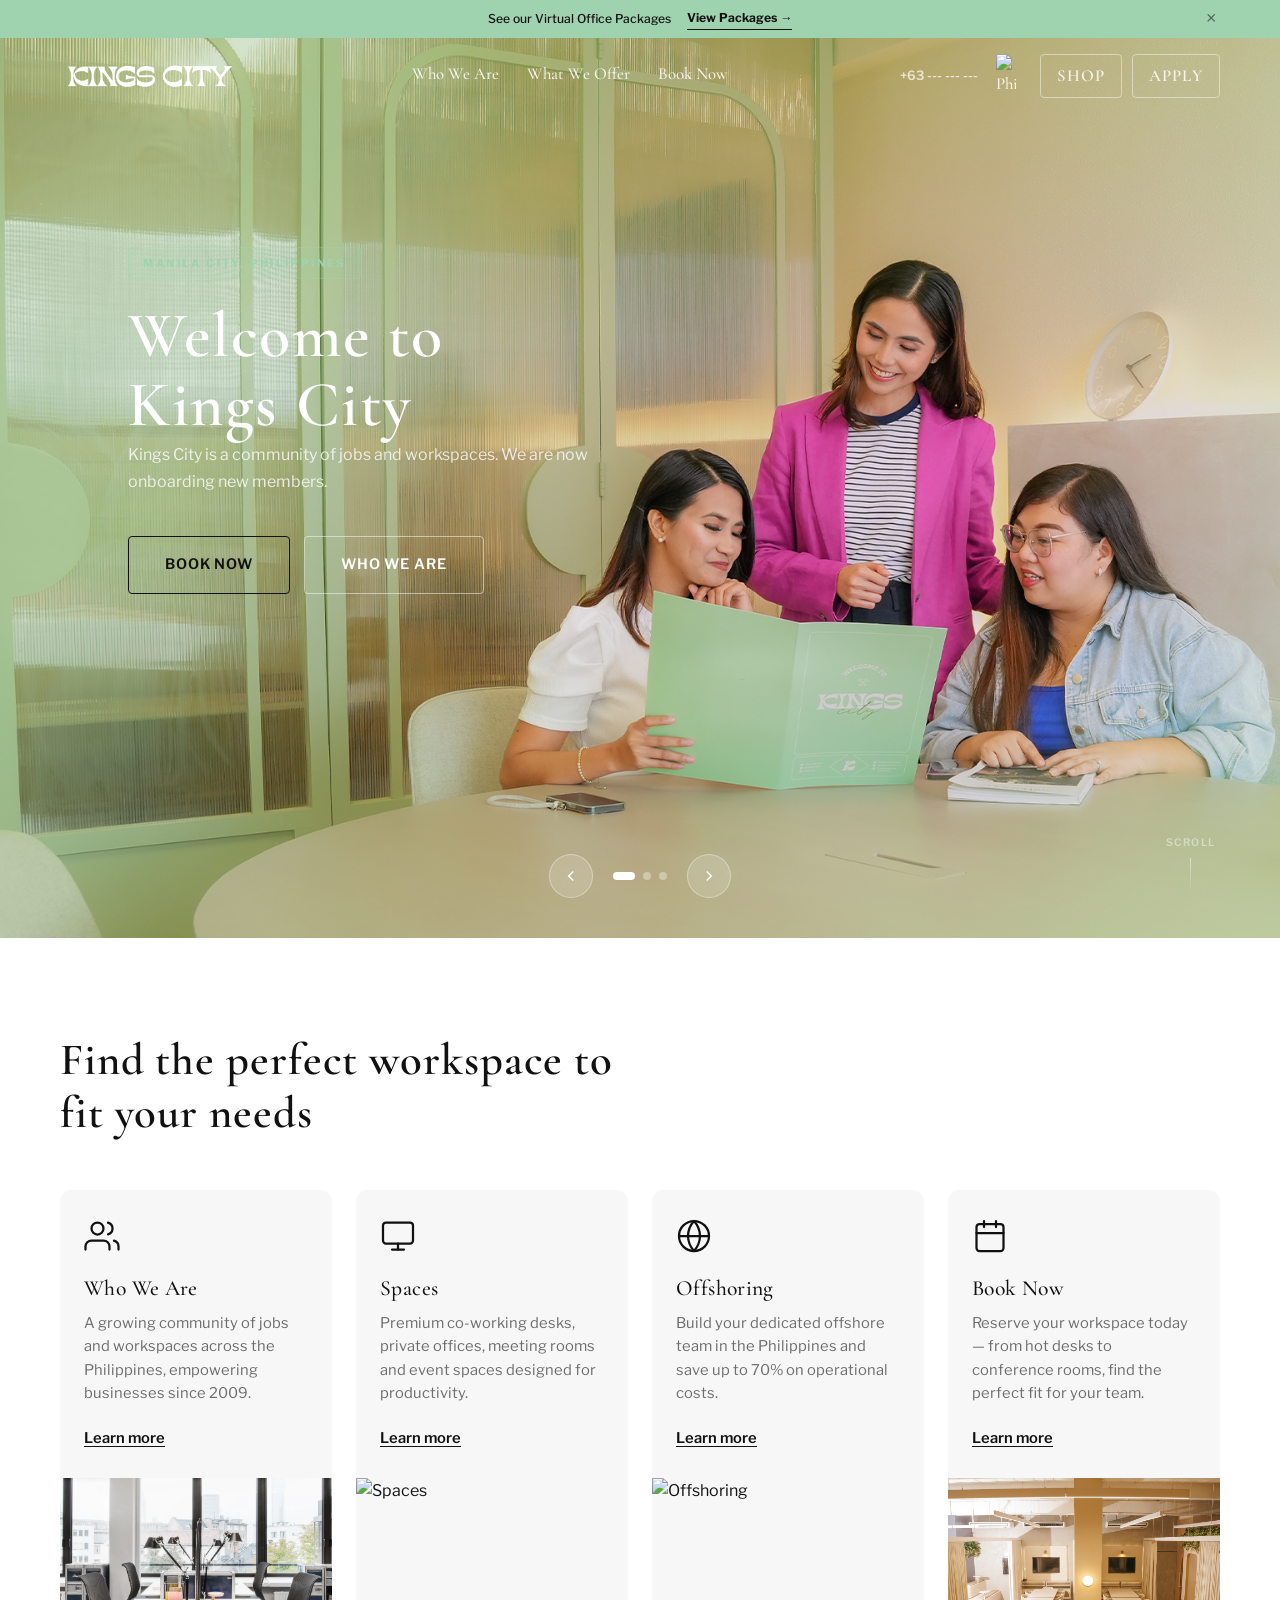
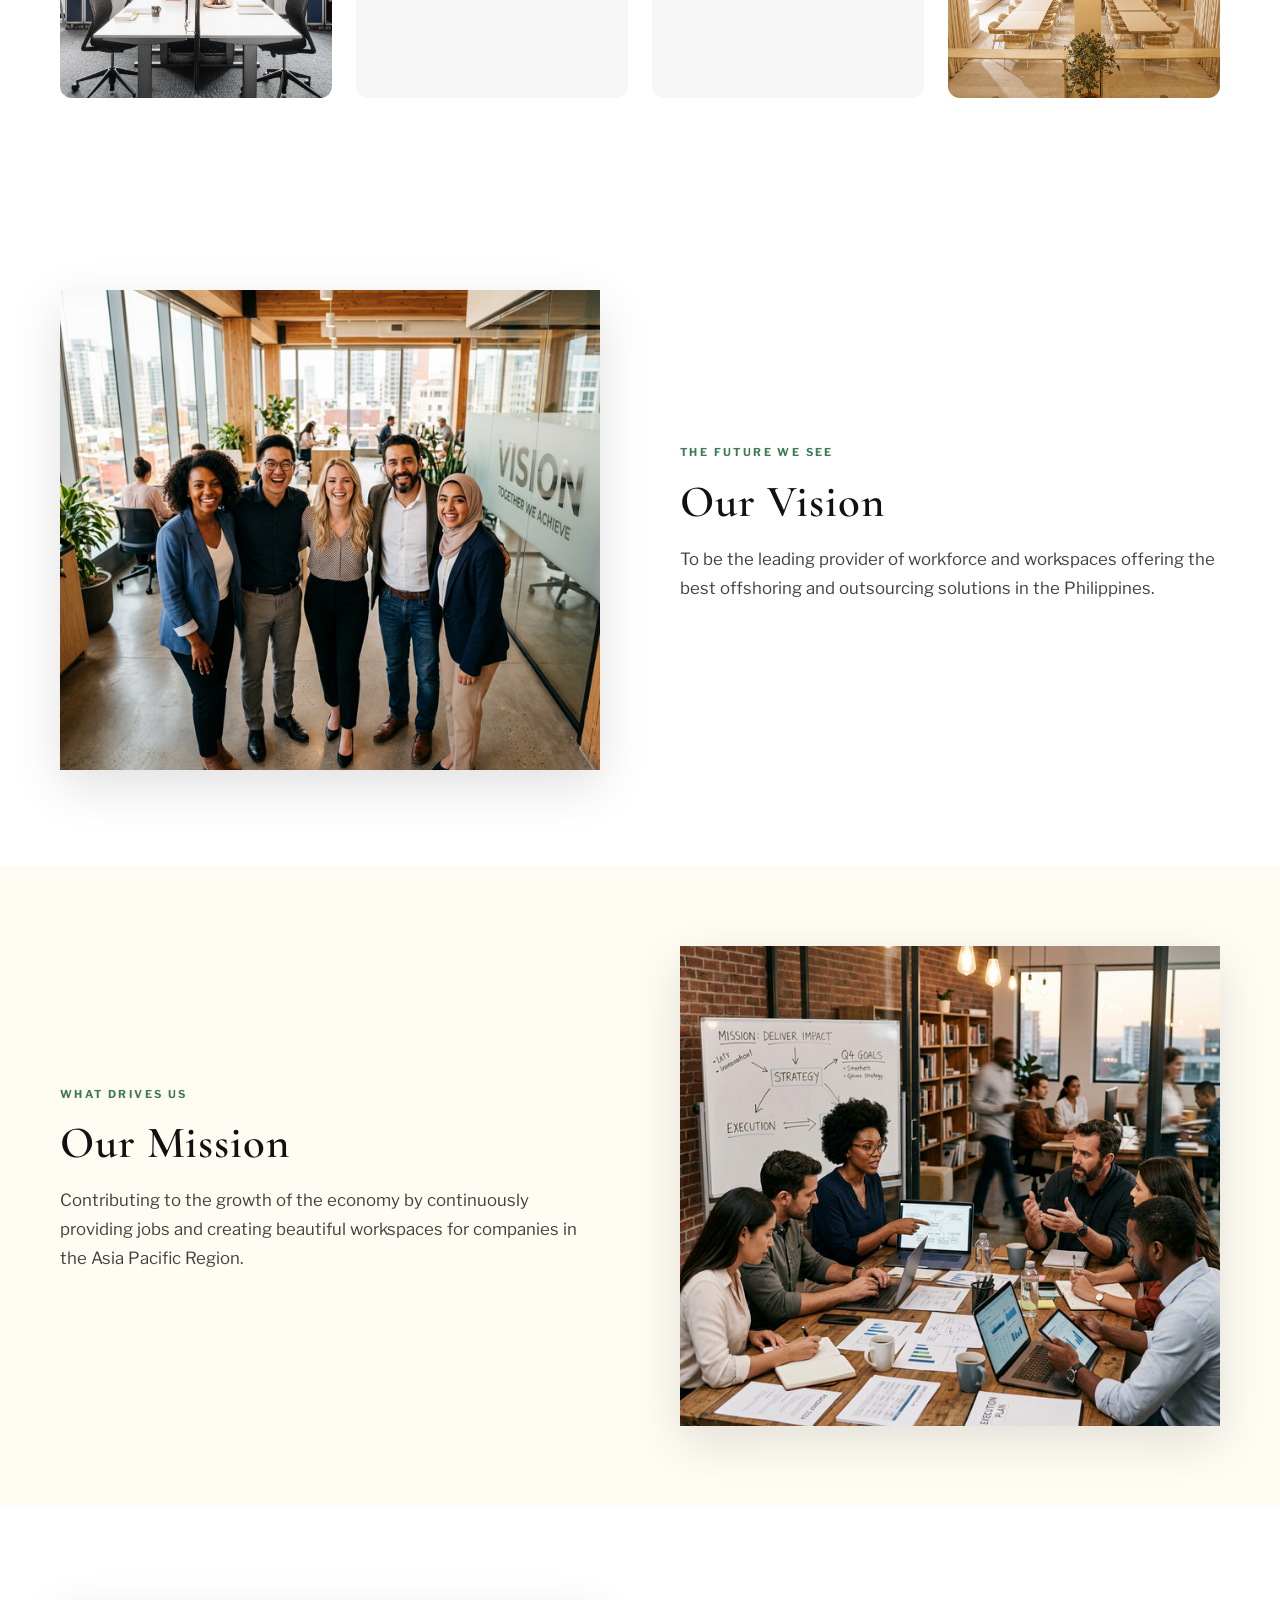
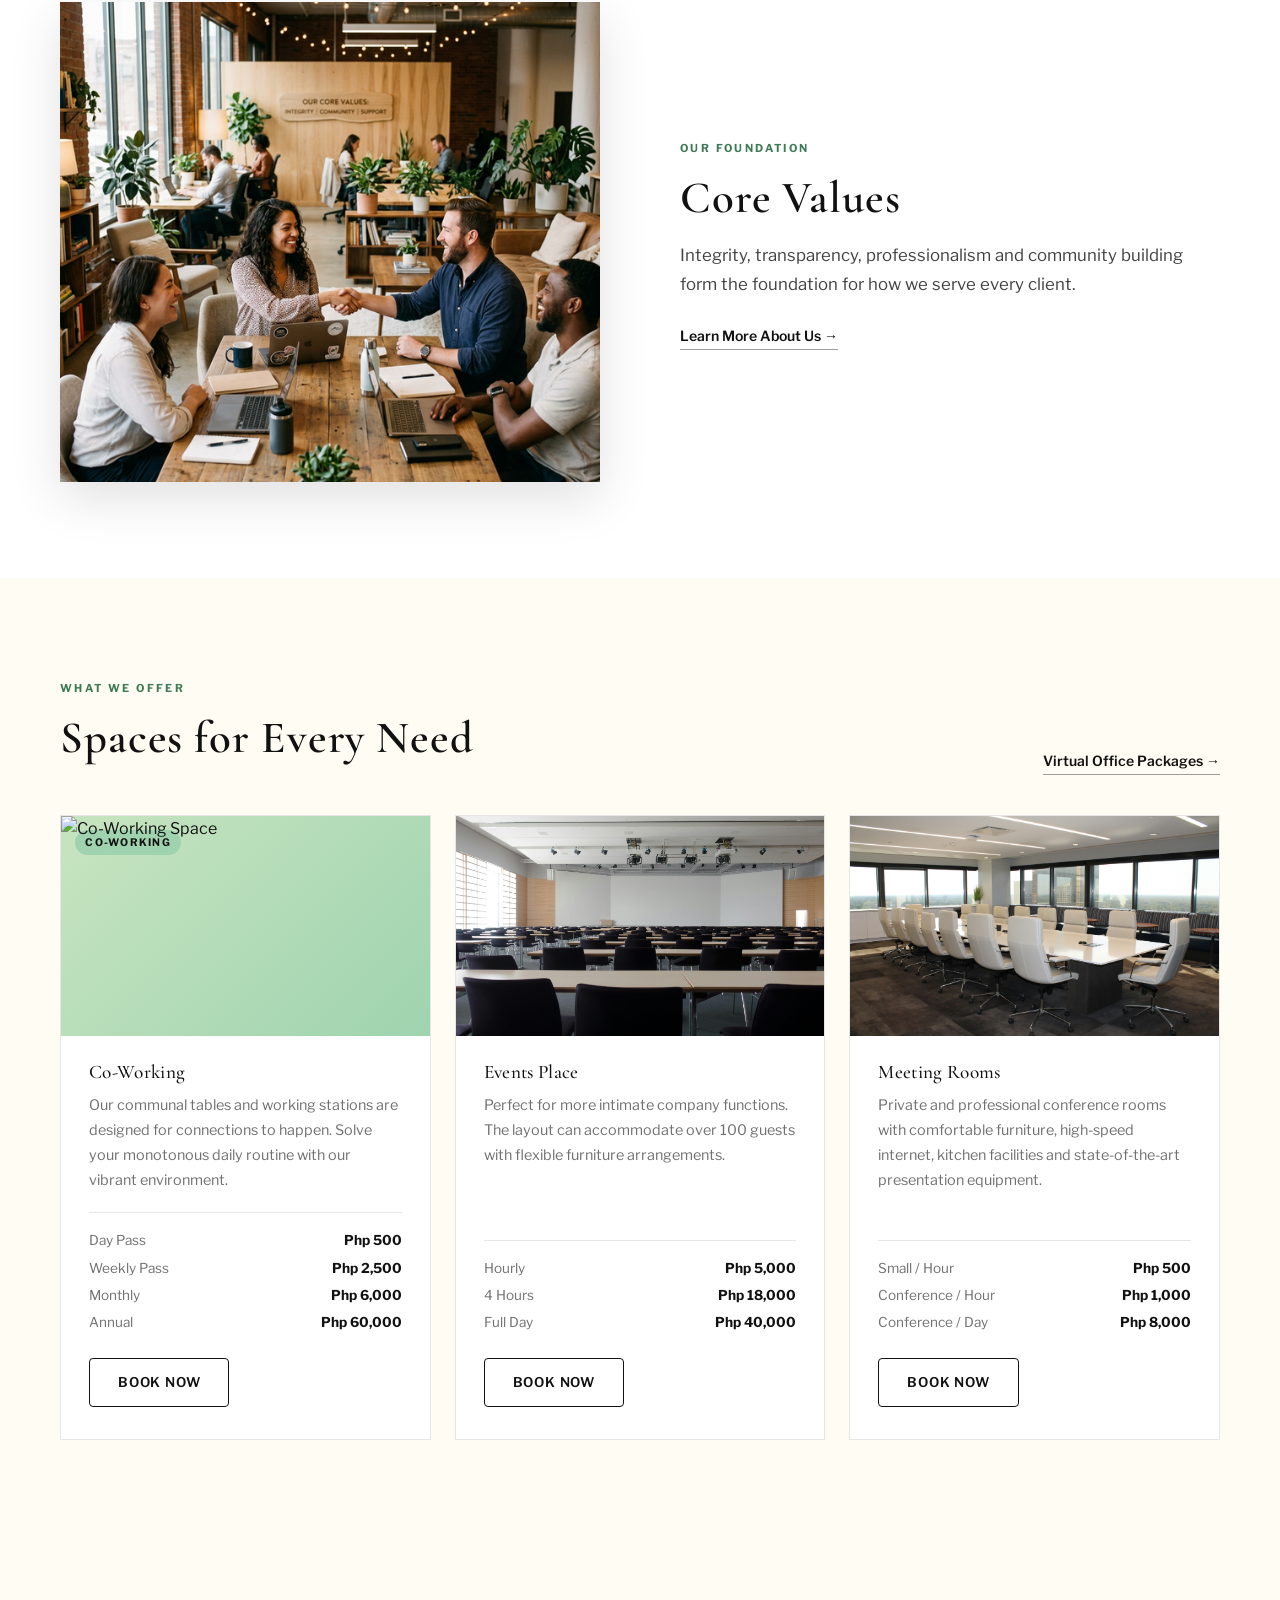
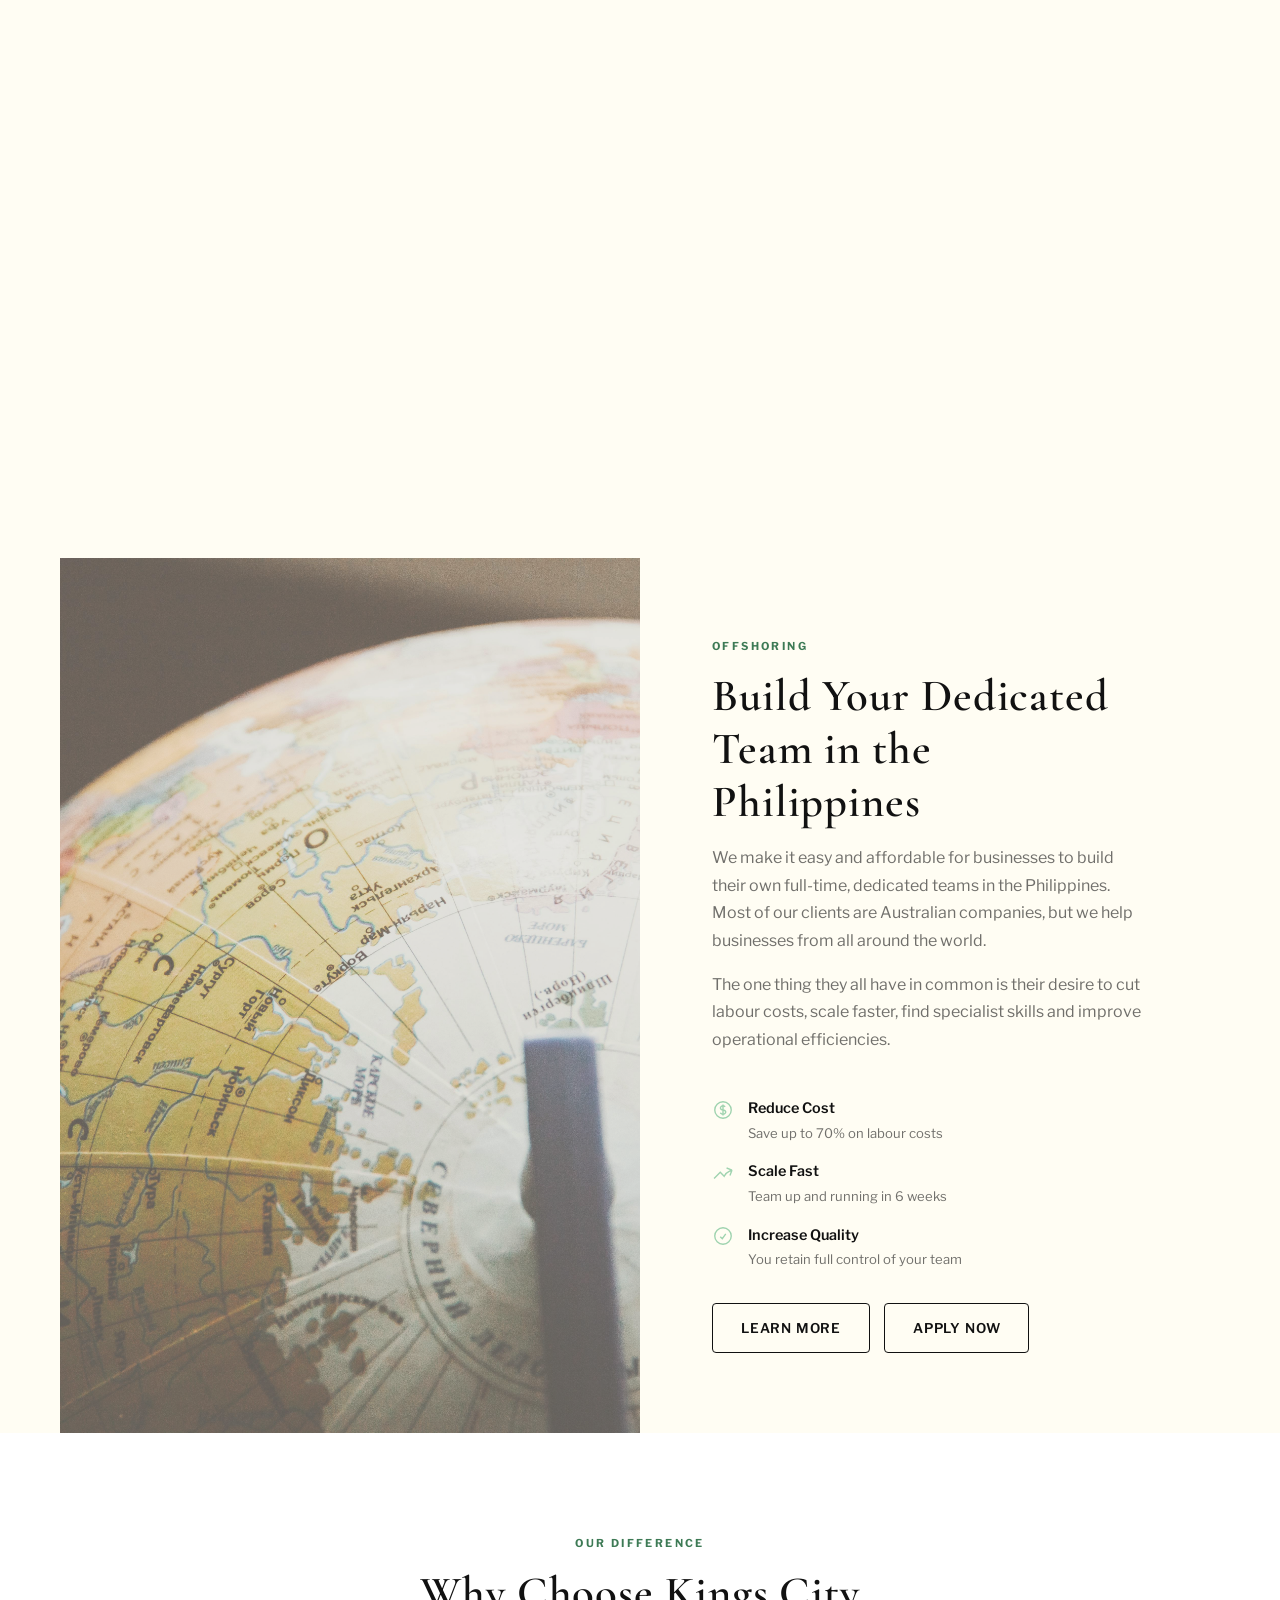
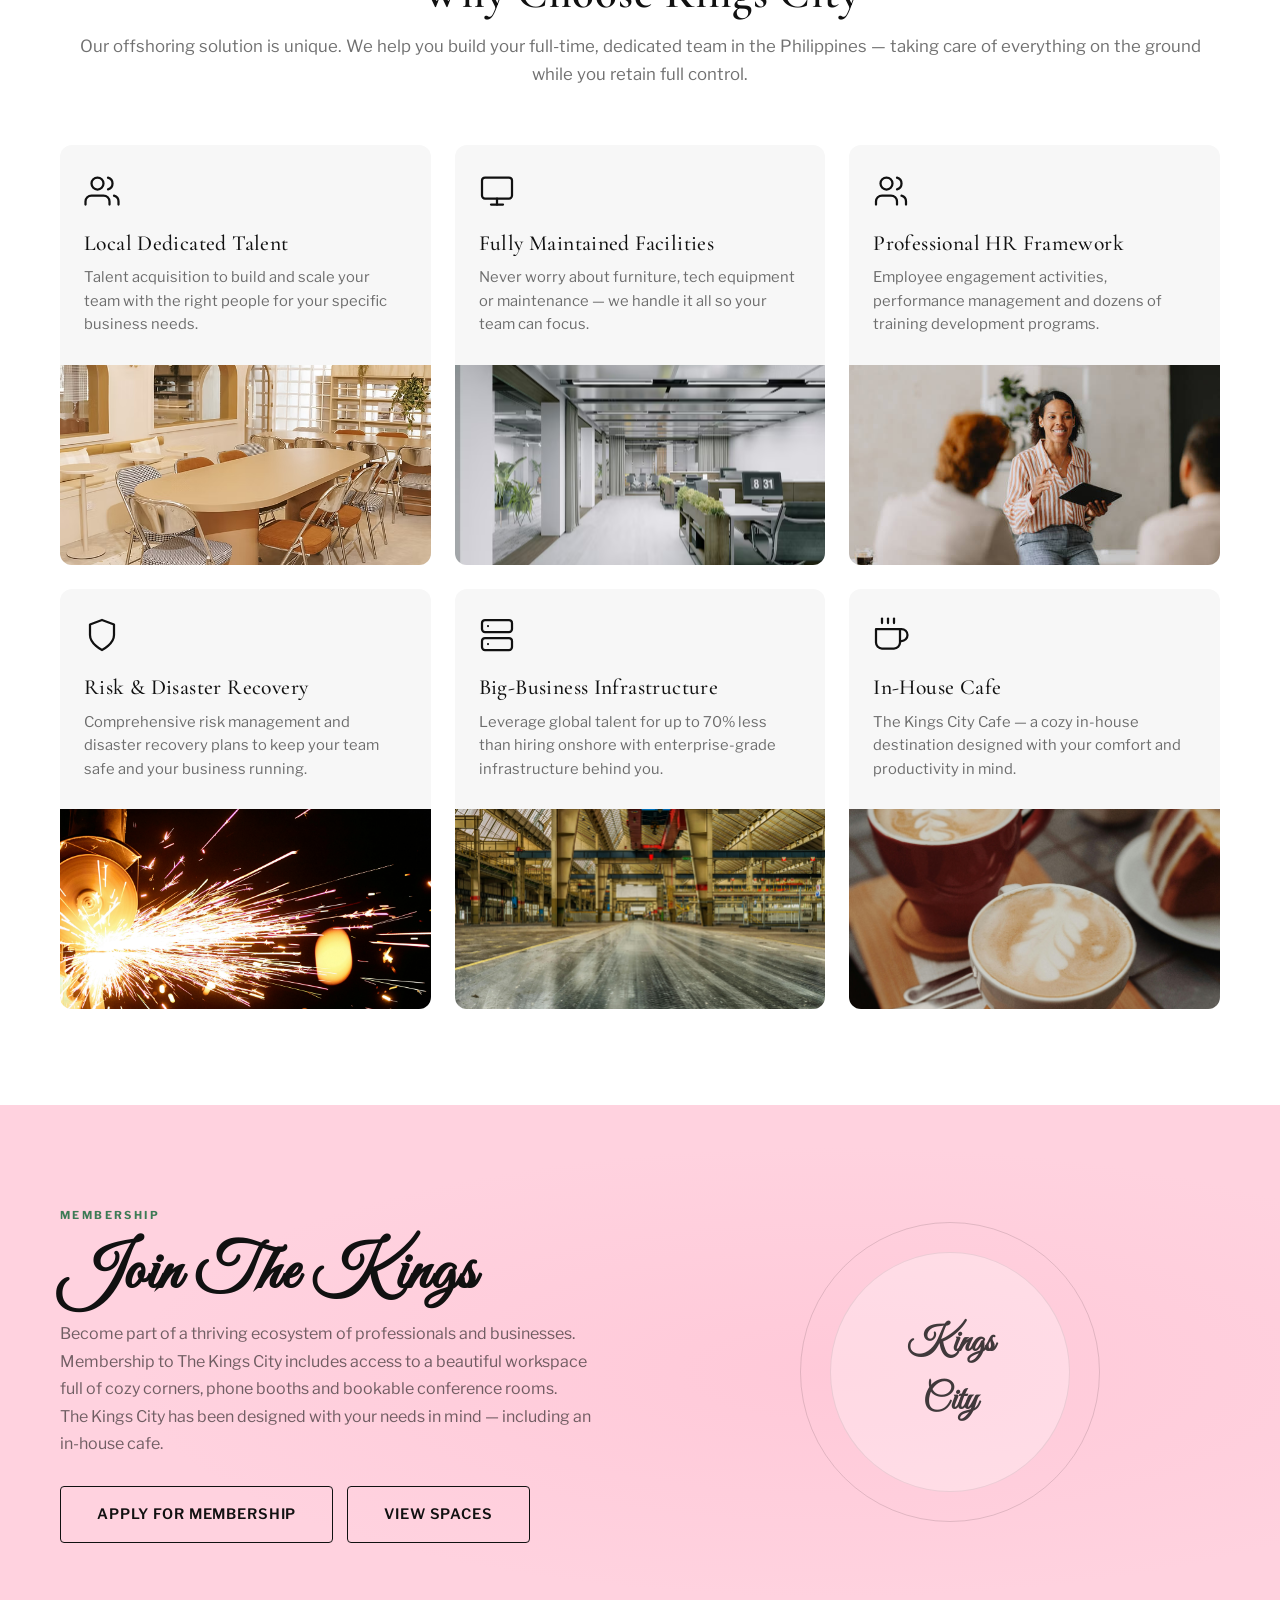
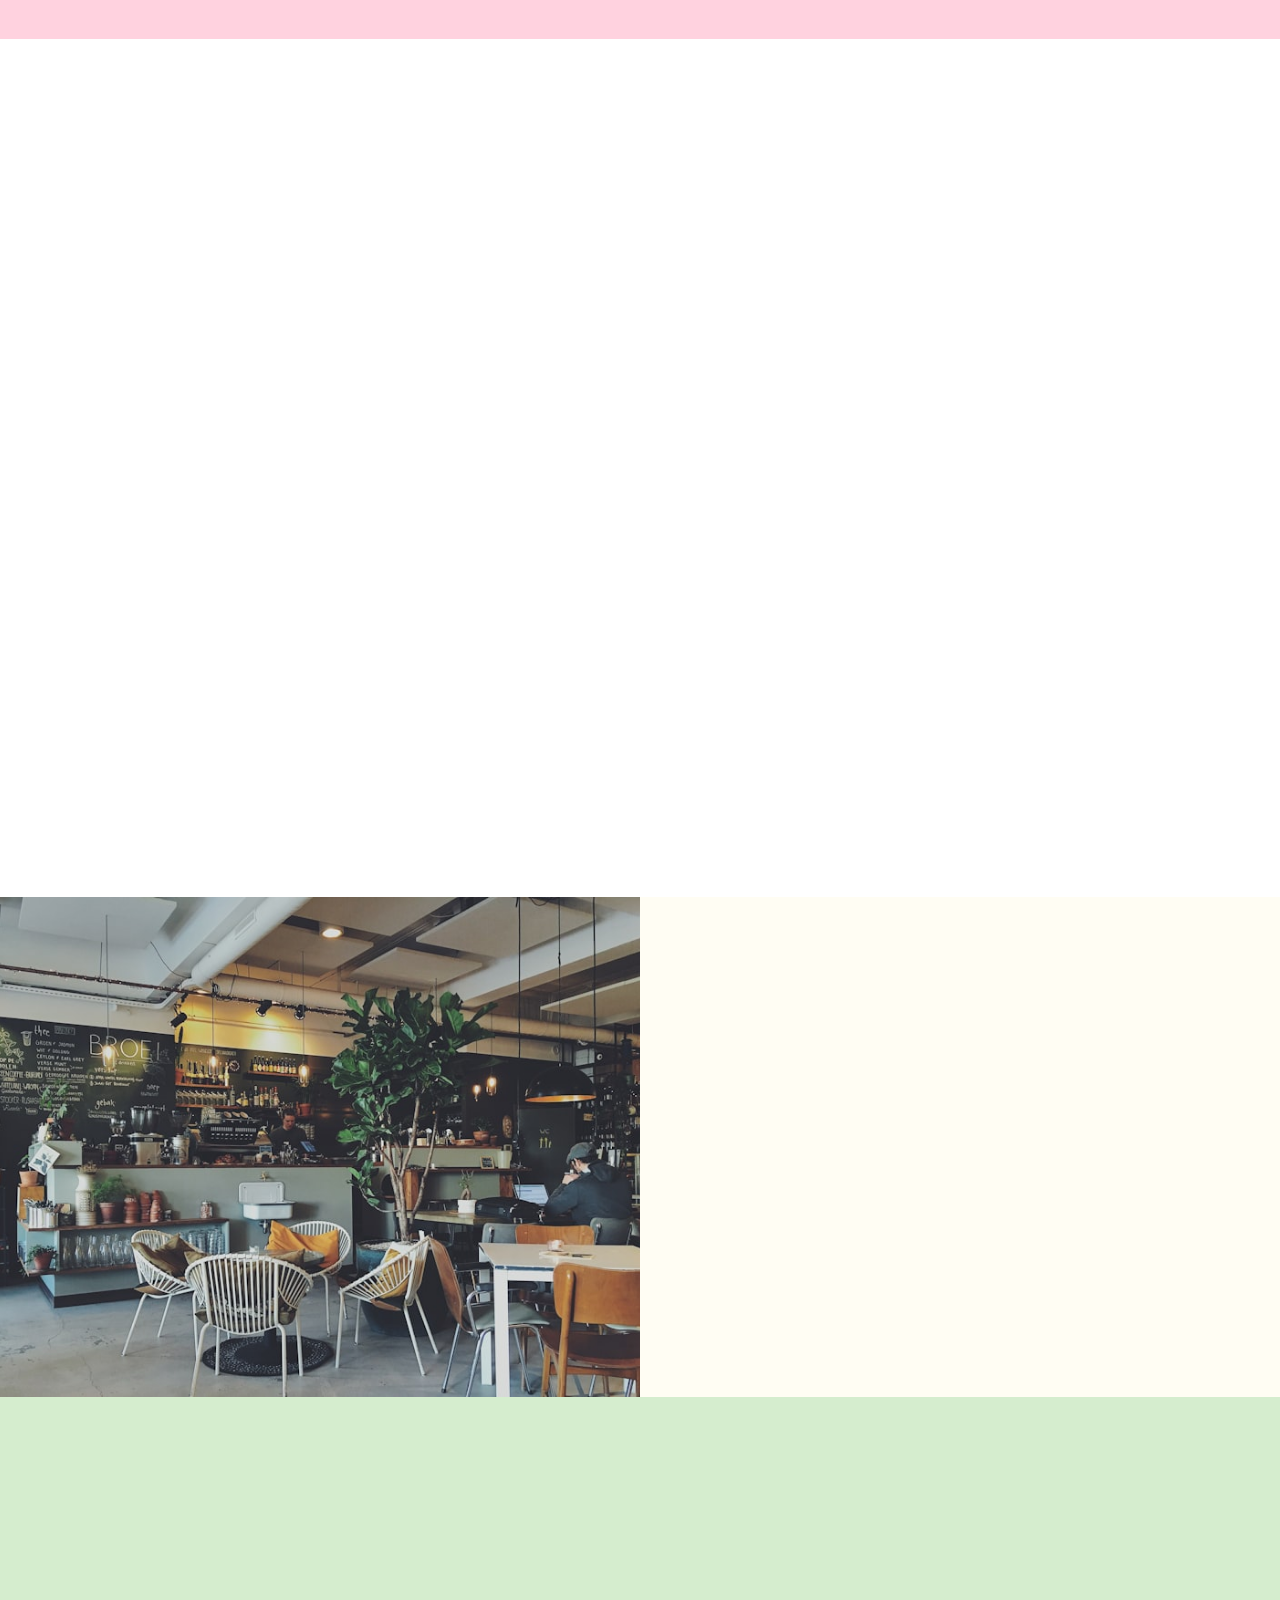
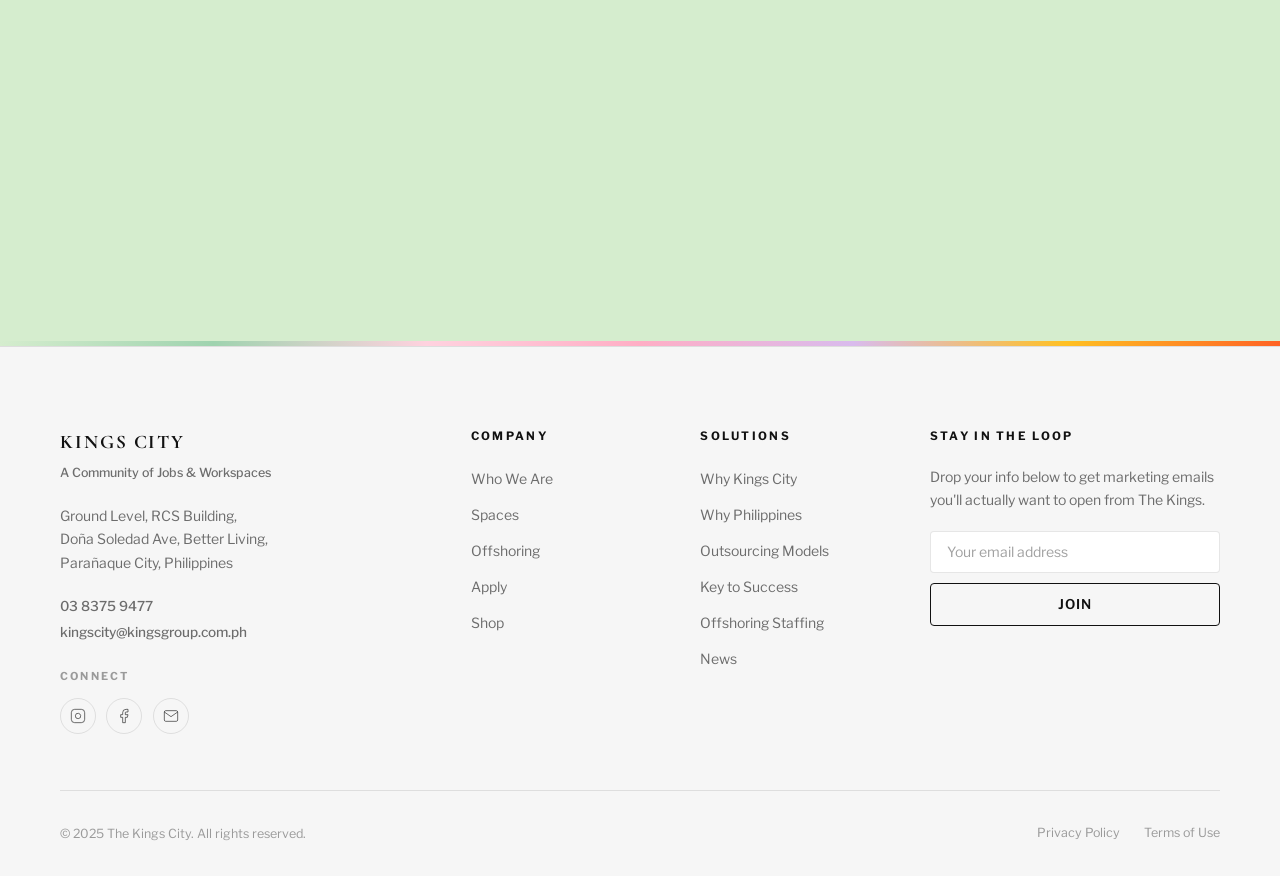
==== commit ca4d9c4e: "Just a few fixes" ====
--- a/index.html
+++ b/index.html
@@ -21,7 +21,7 @@
         .hero-slider {
             position: relative;
             height: 100vh;
-            min-height: 640px;
+            min-height: 600px;
             overflow: hidden;
             user-select: none;
         }
@@ -265,114 +265,153 @@
             color: var(--ink-60)
         }
 
-        /* About intro */
-        .about-grid {
+        /* Browse-by-workspace cards (WeWork-style) */
+        .browse-heading {
+            display: flex;
+            justify-content: space-between;
+            align-items: flex-end;
+            margin-bottom: 2.5rem;
+            gap: 1rem;
+            flex-wrap: wrap;
+        }
+
+        .browse-heading h2 {
+            font-family: var(--f-head);
+            font-size: clamp(1.8rem, 3.5vw, 2.85rem);
+            font-weight: 600;
+            line-height: 1.18;
+            max-width: 580px;
+        }
+
+        .browse-grid {
+            display: grid;
+            grid-template-columns: repeat(4, 1fr);
+            gap: 1.5rem;
+        }
+
+        .browse-card {
+            background: #f7f7f7;
+            border-radius: 12px;
+            overflow: hidden;
+            display: flex;
+            flex-direction: column;
+            transition: box-shadow .3s var(--ease), transform .3s var(--ease);
+        }
+
+        .browse-card:hover {
+            box-shadow: 0 16px 48px rgba(0, 0, 0, .1);
+            transform: translateY(-5px);
+        }
+
+        .browse-card-body {
+            padding: 1.75rem 1.5rem 1.75rem;
+            display: flex;
+            flex-direction: column;
+            flex: 1;
+        }
+
+        .browse-card-icon {
+            width: 36px;
+            height: 36px;
+            margin-bottom: 1.25rem;
+            color: var(--clr-dark);
+        }
+
+        .browse-card-icon svg {
+            width: 100%;
+            height: 100%;
+        }
+
+        .browse-card-body h3 {
+            font-family: var(--f-head);
+            font-size: 1.35rem;
+            font-weight: 500;
+            margin-bottom: .6rem;
+            color: var(--clr-dark);
+        }
+
+        .browse-card-body p {
+            font-size: .92rem;
+            line-height: 1.6;
+            color: var(--ink-60);
+            margin-bottom: 1.25rem;
+            flex: 1;
+        }
+
+        .browse-learn-more {
+            font-size: .92rem;
+            font-weight: 600;
+            color: var(--clr-dark);
+            text-decoration: underline;
+            text-underline-offset: 3px;
+            transition: color var(--t-base);
+        }
+
+        .browse-learn-more:hover {
+            color: var(--clr-orange);
+            text-decoration: underline;
+        }
+
+        .browse-card-img {
+            height: 220px;
+            overflow: hidden;
+            flex-shrink: 0;
+        }
+
+        .browse-card-img img {
+            width: 100%;
+            height: 100%;
+            object-fit: cover;
+            transition: transform .6s var(--ease);
+        }
+
+        .browse-card:hover .browse-card-img img {
+            transform: scale(1.05);
+        }
+
+        /* VMV Split Layout */
+        .vmv-split-sec {
+            background: #fff;
+        }
+
+        .vmv-split-sec.bg-cream {
+            background: var(--clr-cream);
+        }
+
+        .vmv-split-grid {
             display: grid;
             grid-template-columns: 1fr 1fr;
             gap: 5rem;
-            align-items: center
-        }
-
-        .about-text h2 {
-            margin-bottom: 1rem
-        }
-
-        .about-text p {
-            margin-bottom: 1rem
-        }
-
-        .about-links {
-            display: flex;
             align-items: center;
-            gap: 2rem;
-            flex-wrap: wrap;
-            margin-top: 1.75rem
-        }
-
-        .stacked-imgs {
-            position: relative;
-            height: 420px
-        }
-
-        .stack-1 {
-            position: absolute;
-            top: 0;
-            right: 0;
-            width: 82%;
-            height: 320px;
+        }
+
+        .vmv-split-img {
+            height: 480px;
             border-radius: var(--radius-xl);
             overflow: hidden;
-            box-shadow: 0 20px 50px rgba(0, 0, 0, .15);
-            z-index: 1
-        }
-
-        .stack-2 {
-            position: absolute;
-            bottom: 0;
-            left: 0;
-            width: 68%;
-            height: 240px;
-            border-radius: var(--radius-xl);
-            overflow: hidden;
-            box-shadow: 0 12px 30px rgba(0, 0, 0, .1);
-            z-index: 0;
-            opacity: .8
-        }
-
-        .stack-1 .img-ph,
-        .stack-2 .img-ph {
-            height: 100%
-        }
-
-        /* VMV */
-        .vmv-section {
-            background: var(--clr-footer)
-        }
-
-        .vmv-head {
-            text-align: center;
-            margin-bottom: 3rem
-        }
-
-        .vmv-grid {
-            display: grid;
-            grid-template-columns: repeat(3, 1fr);
-            gap: 1.5rem
-        }
-
-        .vmv-card {
-            background: #fff;
-            border-radius: var(--radius-xl);
-            padding: 2.25rem 2rem;
-            border: 1px solid var(--ink-10);
-            transition: box-shadow .3s var(--ease), transform .3s var(--ease), background .22s;
-        }
-
-        .vmv-card:hover {
-            box-shadow: 0 14px 40px rgba(0, 0, 0, .1);
-            transform: translateY(-5px);
-            background: var(--clr-pink-lt)
-        }
-
-        .vmv-icon {
-            width: 44px;
-            height: 44px;
-            color: var(--clr-green-dk);
-            margin-bottom: 1rem
-        }
-
-        .vmv-icon svg {
-            width: 100%;
-            height: 100%
-        }
-
-        .vmv-card h3 {
-            margin-bottom: .5rem;
-            font-size: 1.2rem
-        }
-
-        .vmv-card p {
-            font-size: .9375rem
+            box-shadow: 0 16px 48px rgba(0, 0, 0, .12);
+        }
+
+        .vmv-split-img .img-ph {
+            height: 100%;
+        }
+
+        .vmv-split-text h2 {
+            margin-bottom: 1rem;
+        }
+
+        .vmv-split-text p {
+            font-size: 1.05rem;
+            margin-bottom: 1.25rem;
+            color: var(--ink-80);
+        }
+        
+        .vmv-split-grid.reverse .vmv-split-img {
+            order: 2;
+        }
+
+        .vmv-learn-more {
+            margin-top: 1.5rem;
         }
 
         /* Spaces section */
@@ -493,7 +532,7 @@
             padding: 0 var(--pad-x);
             display: grid;
             grid-template-columns: 1fr 1fr;
-            min-height: 580px;
+            min-height: 560px;
         }
 
         .off-img {
@@ -573,7 +612,7 @@
             flex-wrap: wrap
         }
 
-        /* Difference */
+        /* Difference (WeWork-inspired) */
         .diff-head {
             text-align: center;
             margin-bottom: 3.5rem
@@ -590,36 +629,68 @@
         }
 
         .diff-card {
-            padding: 2.25rem 2rem;
-            border: 1px solid var(--ink-10);
-            border-radius: var(--radius-xl);
-            background: #fff;
-            transition: box-shadow .3s var(--ease), transform .3s var(--ease), background .22s;
+            background: #f7f7f7;
+            border-radius: 12px;
+            overflow: hidden;
+            display: flex;
+            flex-direction: column;
+            transition: box-shadow .3s var(--ease), transform .3s var(--ease), background .25s var(--ease);
         }
 
         .diff-card:hover {
-            box-shadow: 0 12px 32px rgba(0, 0, 0, .09);
-            transform: translateY(-4px);
-            background: var(--clr-lavender)
-        }
-
-        .diff-n {
+            box-shadow: 0 16px 48px rgba(0, 0, 0, .08);
+            transform: translateY(-5px);
+            background: #ffd2df;
+        }
+
+        .diff-card-body {
+            padding: 1.75rem 1.5rem 1.75rem;
+            display: flex;
+            flex-direction: column;
+            flex: 1;
+        }
+
+        .diff-card-icon {
+            width: 36px;
+            height: 36px;
+            margin-bottom: 1.25rem;
+            color: var(--clr-dark);
+        }
+
+        .diff-card-icon svg {
+            width: 100%;
+            height: 100%;
+        }
+
+        .diff-card h3 {
             font-family: var(--f-head);
-            font-size: 2.5rem;
-            font-weight: 700;
-            color: var(--clr-green-md);
-            line-height: 1;
-            margin-bottom: .875rem;
-            letter-spacing: .02em;
-        }
-
-        .diff-card h3 {
-            margin-bottom: .5rem;
-            font-size: 1.15rem
+            font-size: 1.35rem;
+            font-weight: 500;
+            margin-bottom: .6rem;
+            color: var(--clr-dark);
         }
 
         .diff-card p {
-            font-size: .9rem
+            font-size: .92rem;
+            line-height: 1.6;
+            color: var(--ink-60);
+        }
+
+        .diff-card-img {
+            height: 200px;
+            overflow: hidden;
+            flex-shrink: 0;
+        }
+
+        .diff-card-img img {
+            width: 100%;
+            height: 100%;
+            object-fit: cover;
+            transition: transform .6s var(--ease);
+        }
+
+        .diff-card:hover .diff-card-img img {
+            transform: scale(1.05);
         }
 
         /* Showcase */
@@ -788,7 +859,7 @@
             margin: 0 auto;
             display: grid;
             grid-template-columns: 1fr 1fr;
-            min-height: 480px
+            min-height: 500px
         }
 
         .cafe-img {
@@ -797,7 +868,7 @@
 
         .cafe-img .img-ph {
             height: 100%;
-            min-height: 480px;
+            min-height: 500px;
             transition: transform 7s var(--ease)
         }
 
@@ -915,20 +986,29 @@
                 grid-template-columns: 1fr 1fr
             }
 
-            .vmv-grid {
-                grid-template-columns: 1fr 1fr
-            }
-
-            .about-grid,
+            .vmv-split-grid {
+                grid-template-columns: 1fr;
+                gap: 3rem;
+            }
+
+            .vmv-split-grid.reverse .vmv-split-img {
+                order: -1;
+            }
+
+            .vmv-split-img {
+                height: 360px;
+                order: -1;
+            }
+
+            .browse-grid {
+                grid-template-columns: 1fr 1fr;
+            }
+
             .showcase-wrap,
             .quick-grid {
                 grid-template-columns: 1fr;
                 gap: 2.5rem
             }
-
-            .stacked-imgs {
-                height: 300px
-            }
         }
 
         @media(max-width:768px) {
@@ -943,8 +1023,8 @@
 
             .spaces-grid,
             .diff-grid,
-            .vmv-grid,
-            .comm-grid {
+            .comm-grid,
+            .browse-grid {
                 grid-template-columns: 1fr
             }
 
@@ -1140,37 +1220,89 @@
     </section>
 
     <!-- ══════════════════════════════════════════════════
-     ABOUT INTRO
+     BROWSE BY WORKSPACE (WeWork-style)
 ══════════════════════════════════════════════════ -->
-    <section class="section-pad" id="about" style="background:var(--clr-cream)">
+    <section class="section-pad" id="about" style="background:#fff">
         <div class="container">
-            <div class="about-grid">
-                <div class="about-text" data-reveal>
-                    <span class="eyebrow">Who We Are</span>
-                    <h2>A Community of Jobs &amp; Workspaces</h2>
-                    <p>Founded in 2009, The Kings is a growing community of jobs across the country. We have expanded
-                        our services to beautiful <strong>Spaces</strong>, <strong>Outsourcing</strong> and
-                        <strong>Offshoring</strong> as we want to be a community of both workforce and workspace for our
-                        members.
-                    </p>
-                    <p>Kings Group of Companies has been founded in 1999 and has grown to support more than 10,000+
-                        employees across the Philippines.</p>
-                    <div class="about-links">
-                        <a href="html/who_we_are.html" class="btn btn-primary">Learn More</a>
-                        <a href="html/who_we_are.html" class="link-arrow">Contact Us &rarr;</a>
-                    </div>
-                </div>
-                <div class="about-text" data-reveal>
-                    <div class="stacked-imgs">
-                        <div class="stack-1">
-                            <div class="img-ph ph-about"><img src="images/offshoring_office.jpg"
-                                    alt="Kings City Interior"><span class="ph-label" style="display:none">Kings City
-                                    Interior</span></div>
+            <div class="browse-heading" data-reveal>
+                <h2>Find the perfect workspace to fit your needs</h2>
+            </div>
+            <div class="browse-grid">
+                <!-- Card 1 – Who We Are -->
+                <div class="browse-card" data-reveal>
+                    <div class="browse-card-body">
+                        <div class="browse-card-icon">
+                            <svg viewBox="0 0 24 24" fill="none" stroke="currentColor" stroke-width="1.5" stroke-linecap="round" stroke-linejoin="round">
+                                <path d="M17 21v-2a4 4 0 0 0-4-4H5a4 4 0 0 0-4 4v2"/>
+                                <circle cx="9" cy="7" r="4"/>
+                                <path d="M23 21v-2a4 4 0 0 0-3-3.87"/>
+                                <path d="M16 3.13a4 4 0 0 1 0 7.75"/>
+                            </svg>
                         </div>
-                        <div class="stack-2">
-                            <div class="img-ph ph-comm-1"><img src="images/offshoring_office2.jpg" alt="Community"><span
-                                    class="ph-label" style="display:none">Community</span></div>
+                        <h3>Who We Are</h3>
+                        <p>A growing community of jobs and workspaces across the Philippines, empowering businesses since 2009.</p>
+                        <a href="html/who_we_are.html" class="browse-learn-more">Learn more</a>
+                    </div>
+                    <div class="browse-card-img">
+                        <img src="images/office_index.webp" alt="Who We Are">
+                    </div>
+                </div>
+
+                <!-- Card 2 – Spaces -->
+                <div class="browse-card" data-reveal>
+                    <div class="browse-card-body">
+                        <div class="browse-card-icon">
+                            <svg viewBox="0 0 24 24" fill="none" stroke="currentColor" stroke-width="1.5" stroke-linecap="round" stroke-linejoin="round">
+                                <rect x="2" y="3" width="20" height="14" rx="2" ry="2"/>
+                                <line x1="8" y1="21" x2="16" y2="21"/>
+                                <line x1="12" y1="17" x2="12" y2="21"/>
+                            </svg>
                         </div>
+                        <h3>Spaces</h3>
+                        <p>Premium co-working desks, private offices, meeting rooms and event spaces designed for productivity.</p>
+                        <a href="html/spaces.html" class="browse-learn-more">Learn more</a>
+                    </div>
+                    <div class="browse-card-img">
+                        <img src="images/office_index2.jpg" alt="Spaces">
+                    </div>
+                </div>
+
+                <!-- Card 3 – Offshoring -->
+                <div class="browse-card" data-reveal>
+                    <div class="browse-card-body">
+                        <div class="browse-card-icon">
+                            <svg viewBox="0 0 24 24" fill="none" stroke="currentColor" stroke-width="1.5" stroke-linecap="round" stroke-linejoin="round">
+                                <circle cx="12" cy="12" r="10"/>
+                                <line x1="2" y1="12" x2="22" y2="12"/>
+                                <path d="M12 2a15.3 15.3 0 0 1 4 10 15.3 15.3 0 0 1-4 10 15.3 15.3 0 0 1-4-10 15.3 15.3 0 0 1 4-10z"/>
+                            </svg>
+                        </div>
+                        <h3>Offshoring</h3>
+                        <p>Build your dedicated offshore team in the Philippines and save up to 70% on operational costs.</p>
+                        <a href="html/offshoring.html" class="browse-learn-more">Learn more</a>
+                    </div>
+                    <div class="browse-card-img">
+                        <img src="images/office_index3.jpg" alt="Offshoring">
+                    </div>
+                </div>
+
+                <!-- Card 4 – Book Now -->
+                <div class="browse-card" data-reveal>
+                    <div class="browse-card-body">
+                        <div class="browse-card-icon">
+                            <svg viewBox="0 0 24 24" fill="none" stroke="currentColor" stroke-width="1.5" stroke-linecap="round" stroke-linejoin="round">
+                                <rect x="3" y="4" width="18" height="18" rx="2" ry="2"/>
+                                <line x1="16" y1="2" x2="16" y2="6"/>
+                                <line x1="8" y1="2" x2="8" y2="6"/>
+                                <line x1="3" y1="10" x2="21" y2="10"/>
+                            </svg>
+                        </div>
+                        <h3>Book Now</h3>
+                        <p>Reserve your workspace today — from hot desks to conference rooms, find the perfect fit for your team.</p>
+                        <a href="html/book_now.html" class="browse-learn-more">Learn more</a>
+                    </div>
+                    <div class="browse-card-img">
+                        <img src="images/office_index4.jpg" alt="Book Now">
                     </div>
                 </div>
             </div>
@@ -1180,46 +1312,49 @@
     <!-- ══════════════════════════════════════════════════
      VISION MISSION VALUES
 ══════════════════════════════════════════════════ -->
-    <section class="vmv-section section-pad" aria-labelledby="vmv-h">
+    <section class="vmv-split-sec section-pad" aria-labelledby="vmv-h-vision" style="background: #fff;">
         <div class="container">
-            <div class="vmv-head" data-reveal>
-                <span class="eyebrow">Our Foundation</span>
-                <h2 id="vmv-h">Vision, Mission &amp; Values</h2>
-            </div>
-            <div class="vmv-grid">
-                <div class="vmv-card" data-reveal>
-                    <div class="vmv-icon" aria-hidden="true">
-                        <svg viewBox="0 0 24 24" fill="none" stroke="currentColor" stroke-width="1.5">
-                            <path
-                                d="M2.036 12.322a1.012 1.012 0 010-.639C3.423 7.51 7.36 4.5 12 4.5c4.638 0 8.573 3.007 9.963 7.178.07.207.07.431 0 .639C20.577 16.49 16.64 19.5 12 19.5c-4.638 0-8.573-3.007-9.963-7.178z" />
-                            <path d="M15 12a3 3 0 11-6 0 3 3 0 016 0z" />
-                        </svg>
-                    </div>
-                    <h3>Our Vision</h3>
-                    <p>To be the leading provider of workforce and workspaces offering the best offshoring and
-                        outsourcing solutions in the Philippines.</p>
-                </div>
-                <div class="vmv-card" data-reveal>
-                    <div class="vmv-icon" aria-hidden="true">
-                        <svg viewBox="0 0 24 24" fill="none" stroke="currentColor" stroke-width="1.5">
-                            <path
-                                d="M3.75 3v11.25A2.25 2.25 0 006 16.5h2.25M3.75 3h-1.5m1.5 0h16.5m0 0h1.5m-1.5 0v11.25A2.25 2.25 0 0118 16.5h-2.25m-7.5 0h7.5m-7.5 0l-1 3m8.5-3l1 3m0 0l.5 1.5m-.5-1.5h-9.5m0 0l-.5 1.5" />
-                        </svg>
-                    </div>
-                    <h3>Our Mission</h3>
-                    <p>Contributing to the growth of the economy by continuously providing jobs and creating beautiful
-                        workspaces for companies in the Asia Pacific Region.</p>
-                </div>
-                <div class="vmv-card" data-reveal>
-                    <div class="vmv-icon" aria-hidden="true">
-                        <svg viewBox="0 0 24 24" fill="none" stroke="currentColor" stroke-width="1.5">
-                            <path
-                                d="M9 12.75L11.25 15 15 9.75M21 12c0 1.268-.63 2.39-1.593 3.068a3.745 3.745 0 01-1.043 3.296 3.745 3.745 0 01-3.296 1.043A3.745 3.745 0 0112 21c-1.268 0-2.39-.63-3.068-1.593a3.746 3.746 0 01-3.296-1.043 3.745 3.745 0 01-1.043-3.296A3.745 3.745 0 013 12c0-1.268.63-2.39 1.593-3.068a3.745 3.745 0 011.043-3.296 3.746 3.746 0 013.296-1.043A3.746 3.746 0 0112 3c1.268 0 2.39.63 3.068 1.593a3.746 3.746 0 013.296 1.043 3.746 3.746 0 011.043 3.296A3.745 3.745 0 0121 12z" />
-                        </svg>
-                    </div>
-                    <h3>Core Values</h3>
-                    <p>Integrity, transparency, professionalism and community building form the foundation for how we
-                        serve every client.</p>
+            <div class="vmv-split-grid" data-reveal>
+                <div class="vmv-split-img">
+                    <div class="img-ph"><img src="images/vmv_vision.png" alt="Our Vision"></div>
+                </div>
+                <div class="vmv-split-text">
+                    <span class="eyebrow">The Future We See</span>
+                    <h2 id="vmv-h-vision">Our Vision</h2>
+                    <p>To be the leading provider of workforce and workspaces offering the best offshoring and outsourcing solutions in the Philippines.</p>
+                </div>
+            </div>
+        </div>
+    </section>
+
+    <section class="vmv-split-sec section-pad-sm bg-cream" aria-labelledby="vmv-h-mission" style="background: var(--clr-cream);">
+        <div class="container">
+            <div class="vmv-split-grid reverse" data-reveal>
+                <div class="vmv-split-img">
+                    <div class="img-ph"><img src="images/vmv_mission.png" alt="Our Mission"></div>
+                </div>
+                <div class="vmv-split-text">
+                    <span class="eyebrow">What Drives Us</span>
+                    <h2 id="vmv-h-mission">Our Mission</h2>
+                    <p>Contributing to the growth of the economy by continuously providing jobs and creating beautiful workspaces for companies in the Asia Pacific Region.</p>
+                </div>
+            </div>
+        </div>
+    </section>
+
+    <section class="vmv-split-sec section-pad" aria-labelledby="vmv-h-values" style="background: #fff;">
+        <div class="container">
+            <div class="vmv-split-grid" data-reveal>
+                <div class="vmv-split-img">
+                    <div class="img-ph"><img src="images/vmv_values.png" alt="Core Values"></div>
+                </div>
+                <div class="vmv-split-text">
+                    <span class="eyebrow">Our Foundation</span>
+                    <h2 id="vmv-h-values">Core Values</h2>
+                    <p>Integrity, transparency, professionalism and community building form the foundation for how we serve every client.</p>
+                    <div class="vmv-learn-more">
+                        <a href="html/who_we_are.html" class="link-arrow">Learn More About Us &rarr;</a>
+                    </div>
                 </div>
             </div>
         </div>
@@ -1410,9 +1545,9 @@
     </section>
 
     <!-- ══════════════════════════════════════════════════
-     OUR DIFFERENCE
+     OUR DIFFERENCE (WeWork-inspired)
 ══════════════════════════════════════════════════ -->
-    <section class="section-pad" style="background:var(--clr-cream)">
+    <section class="section-pad" style="background:#fff">
         <div class="container">
             <div class="diff-head" data-reveal>
                 <span class="eyebrow">Our Difference</span>
@@ -1422,40 +1557,108 @@
             </div>
             <div class="diff-grid">
                 <div class="diff-card" data-reveal>
-                    <div class="diff-n">01</div>
-                    <h3>Local Dedicated Talent</h3>
-                    <p>Talent acquisition to build and scale your team with the right people for your specific business
-                        needs.</p>
-                </div>
+                    <div class="diff-card-body">
+                        <div class="diff-card-icon">
+                            <svg viewBox="0 0 24 24" fill="none" stroke="currentColor" stroke-width="1.5" stroke-linecap="round" stroke-linejoin="round">
+                                <path d="M17 21v-2a4 4 0 0 0-4-4H5a4 4 0 0 0-4 4v2"/>
+                                <circle cx="9" cy="7" r="4"/>
+                                <path d="M23 21v-2a4 4 0 0 0-3-3.87"/>
+                                <path d="M16 3.13a4 4 0 0 1 0 7.75"/>
+                            </svg>
+                        </div>
+                        <h3>Local Dedicated Talent</h3>
+                        <p>Talent acquisition to build and scale your team with the right people for your specific business needs.</p>
+                    </div>
+                    <div class="diff-card-img">
+                        <img src="images/talent_index.avif" alt="Local Dedicated Talent">
+                    </div>
+                </div>
+
                 <div class="diff-card" data-reveal>
-                    <div class="diff-n">02</div>
-                    <h3>Fully Maintained Facilities</h3>
-                    <p>Never worry about furniture, tech equipment or maintenance — we handle it all so your team can
-                        focus.</p>
-                </div>
+                    <div class="diff-card-body">
+                        <div class="diff-card-icon">
+                            <svg viewBox="0 0 24 24" fill="none" stroke="currentColor" stroke-width="1.5" stroke-linecap="round" stroke-linejoin="round">
+                                <rect x="2" y="3" width="20" height="14" rx="2" ry="2"/>
+                                <line x1="8" y1="21" x2="16" y2="21"/>
+                                <line x1="12" y1="17" x2="12" y2="21"/>
+                            </svg>
+                        </div>
+                        <h3>Fully Maintained Facilities</h3>
+                        <p>Never worry about furniture, tech equipment or maintenance — we handle it all so your team can focus.</p>
+                    </div>
+                    <div class="diff-card-img">
+                        <img src="images/facilities_index.avif" alt="Fully Maintained Facilities">
+                    </div>
+                </div>
+
                 <div class="diff-card" data-reveal>
-                    <div class="diff-n">03</div>
-                    <h3>Professional HR Framework</h3>
-                    <p>Employee engagement activities, performance management and dozens of training development
-                        programs.</p>
-                </div>
+                    <div class="diff-card-body">
+                        <div class="diff-card-icon">
+                            <svg viewBox="0 0 24 24" fill="none" stroke="currentColor" stroke-width="1.5" stroke-linecap="round" stroke-linejoin="round">
+                                <path d="M16 21v-2a4 4 0 0 0-4-4H6a4 4 0 0 0-4 4v2"/>
+                                <circle cx="9" cy="7" r="4"/>
+                                <path d="M22 21v-2a4 4 0 0 0-3-3.87"/>
+                                <path d="M16 3.13a4 4 0 0 1 0 7.75"/>
+                            </svg>
+                        </div>
+                        <h3>Professional HR Framework</h3>
+                        <p>Employee engagement activities, performance management and dozens of training development programs.</p>
+                    </div>
+                    <div class="diff-card-img">
+                        <img src="images/hr_index.jpg" alt="Professional HR Framework">
+                    </div>
+                </div>
+
                 <div class="diff-card" data-reveal>
-                    <div class="diff-n">04</div>
-                    <h3>Risk &amp; Disaster Recovery</h3>
-                    <p>Comprehensive risk management and disaster recovery plans to keep your team safe and your
-                        business running.</p>
-                </div>
+                    <div class="diff-card-body">
+                        <div class="diff-card-icon">
+                            <svg viewBox="0 0 24 24" fill="none" stroke="currentColor" stroke-width="1.5" stroke-linecap="round" stroke-linejoin="round">
+                                <path d="M12 22s8-4 8-10V5l-8-3-8 3v7c0 6 8 10 8 10z"/>
+                            </svg>
+                        </div>
+                        <h3>Risk &amp; Disaster Recovery</h3>
+                        <p>Comprehensive risk management and disaster recovery plans to keep your team safe and your business running.</p>
+                    </div>
+                    <div class="diff-card-img">
+                        <img src="images/risk_&_disaster_index.jpg" alt="Risk and Disaster Recovery">
+                    </div>
+                </div>
+
                 <div class="diff-card" data-reveal>
-                    <div class="diff-n">05</div>
-                    <h3>Big-Business Infrastructure</h3>
-                    <p>Leverage global talent for up to 70% less than hiring onshore with enterprise-grade
-                        infrastructure behind you.</p>
-                </div>
+                    <div class="diff-card-body">
+                        <div class="diff-card-icon">
+                            <svg viewBox="0 0 24 24" fill="none" stroke="currentColor" stroke-width="1.5" stroke-linecap="round" stroke-linejoin="round">
+                                <rect x="2" y="2" width="20" height="8" rx="2" ry="2"/>
+                                <rect x="2" y="14" width="20" height="8" rx="2" ry="2"/>
+                                <line x1="6" y1="6" x2="6.01" y2="6"/>
+                                <line x1="6" y1="18" x2="6.01" y2="18"/>
+                            </svg>
+                        </div>
+                        <h3>Big-Business Infrastructure</h3>
+                        <p>Leverage global talent for up to 70% less than hiring onshore with enterprise-grade infrastructure behind you.</p>
+                    </div>
+                    <div class="diff-card-img">
+                        <img src="images/infrastructure_index.jpg" alt="Big-Business Infrastructure">
+                    </div>
+                </div>
+
                 <div class="diff-card" data-reveal>
-                    <div class="diff-n">06</div>
-                    <h3>In-House Cafe</h3>
-                    <p>The Kings City Cafe — a cozy in-house destination designed with your comfort and productivity in
-                        mind.</p>
+                    <div class="diff-card-body">
+                        <div class="diff-card-icon">
+                            <svg viewBox="0 0 24 24" fill="none" stroke="currentColor" stroke-width="1.5" stroke-linecap="round" stroke-linejoin="round">
+                                <path d="M18 8h1a4 4 0 0 1 0 8h-1"/>
+                                <path d="M2 8h16v9a4 4 0 0 1-4 4H6a4 4 0 0 1-4-4V8z"/>
+                                <line x1="6" y1="1" x2="6" y2="4"/>
+                                <line x1="10" y1="1" x2="10" y2="4"/>
+                                <line x1="14" y1="1" x2="14" y2="4"/>
+                            </svg>
+                        </div>
+                        <h3>In-House Cafe</h3>
+                        <p>The Kings City Cafe — a cozy in-house destination designed with your comfort and productivity in mind.</p>
+                    </div>
+                    <div class="diff-card-img">
+                        <img src="images/in_house_cafe_index.jpg" alt="In-House Cafe">
+                    </div>
                 </div>
             </div>
         </div>
--- a/css/main.css
+++ b/css/main.css
@@ -32,8 +32,8 @@
   --f-script: 'Great Vibes', cursive;
   --nav-h: 76px;
   --ann-h: 38px;
-  --max-w: 1340px;
-  --pad-x: clamp(1.25rem, 5vw, 4rem);
+  --max-w: 1440px;
+  --pad-x: clamp(1.25rem, 5vw, 3.75rem);
   --radius: 4px;
   --radius-md: 8px;
   --radius-lg: 14px;
@@ -180,11 +180,11 @@
 }
 
 .section-pad {
-  padding: 100px 0
+  padding: 96px 0
 }
 
 .section-pad-sm {
-  padding: 64px 0
+  padding: 80px 0
 }
 
 .btn {
@@ -227,15 +227,15 @@
 }
 
 .btn-primary {
-  background: var(--clr-orange);
-  color: #fff;
-  border-color: var(--clr-orange)
+  background: transparent;
+  color: var(--clr-dark);
+  border-color: var(--clr-dark)
 }
 
 .btn-primary:hover {
-  background: #e8551d;
+  border-color: #ff6224;
   box-shadow: var(--shadow-md);
-  color: #fff
+  color: #ff6224
 }
 
 .btn-secondary {
@@ -245,8 +245,8 @@
 }
 
 .btn-secondary:hover {
-  background: #2e6040;
-  color: #fff
+  border-color: #ff6224;
+  color: #ff6224
 }
 
 .btn-outline {
@@ -256,8 +256,8 @@
 }
 
 .btn-outline:hover {
-  background: var(--clr-dark);
-  color: #fff
+  border-color: #ff6224;
+  color: #ff6224
 }
 
 .btn-outline-green {
@@ -267,8 +267,8 @@
 }
 
 .btn-outline-green:hover {
-  background: var(--clr-green-dk);
-  color: #fff
+  border-color: #ff6224;
+  color: #ff6224
 }
 
 .btn-ghost-white {
@@ -278,9 +278,8 @@
 }
 
 .btn-ghost-white:hover {
-  background: #fff;
-  color: var(--clr-dark);
-  border-color: #fff
+  border-color: #ff6224;
+  color: #ff6224
 }
 
 .btn-light {
@@ -290,8 +289,8 @@
 }
 
 .btn-light:hover {
-  background: var(--clr-green-lt);
-  border-color: var(--clr-green-lt)
+  border-color: #ff6224;
+  color: #ff6224
 }
 
 .btn-ghost-light {
@@ -301,8 +300,8 @@
 }
 
 .btn-ghost-light:hover {
-  background: rgba(255, 255, 255, .15);
-  border-color: #fff
+  border-color: #ff6224;
+  color: #ff6224
 }
 
 .btn-nav-outline {
@@ -314,9 +313,8 @@
 }
 
 .btn-nav-outline:hover {
-  background: #fff;
-  color: var(--clr-dark);
-  border-color: #fff
+  border-color: #ff6224;
+  color: #ff6224
 }
 
 .navbar.scrolled .btn-nav-outline {
@@ -325,23 +323,22 @@
 }
 
 .navbar.scrolled .btn-nav-outline:hover {
-  background: var(--clr-dark);
-  color: #fff;
-  border-color: var(--clr-dark)
+  border-color: #ff6224;
+  color: #ff6224
 }
 
 .btn-nav-primary {
   padding: .45rem 1rem;
   font-family: var(--f-head);
   font-size: 1.05rem;
-  background: var(--clr-orange);
-  color: #fff;
-  border-color: var(--clr-orange)
+  background: transparent;
+  color: rgba(255, 255, 255, .85);
+  border-color: rgba(255, 255, 255, .45)
 }
 
 .btn-nav-primary:hover {
-  background: #e8551d;
-  color: #fff
+  border-color: #ff6224;
+  color: #ff6224
 }
 
 .link-arrow {
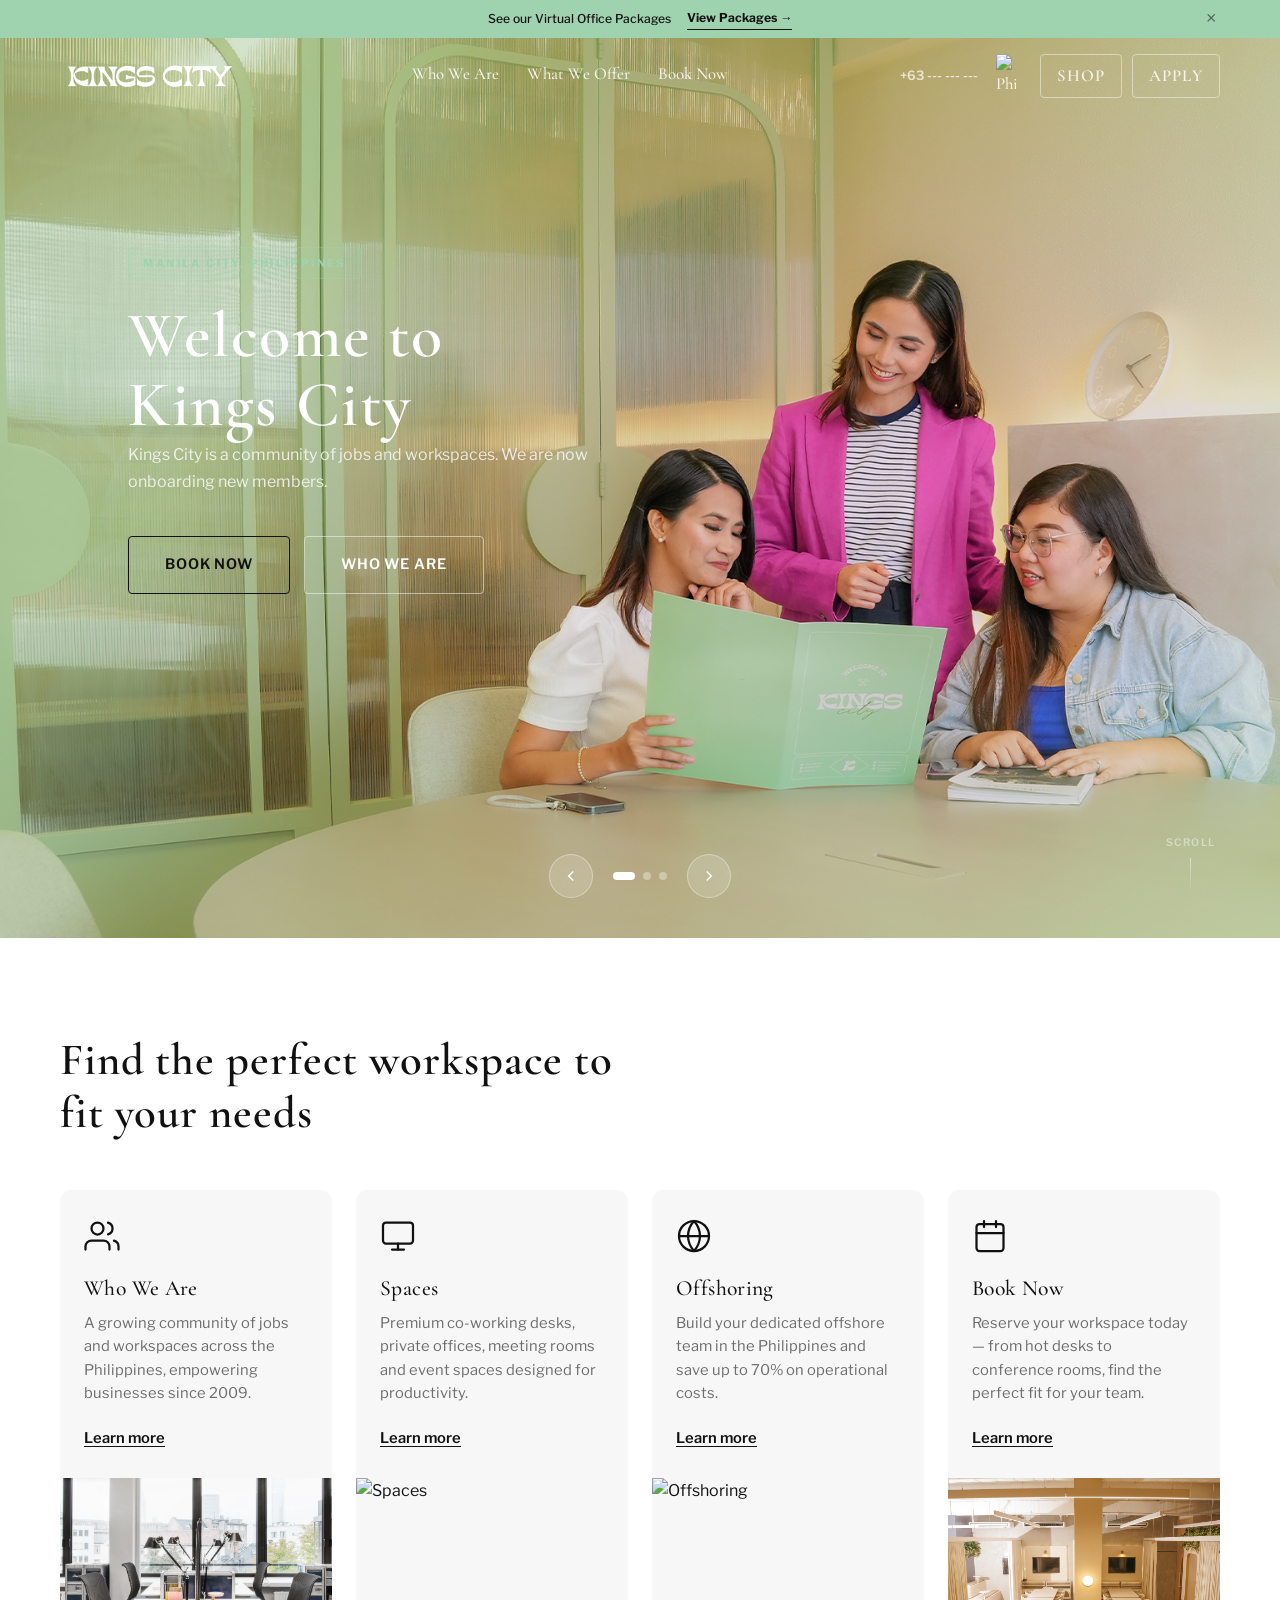
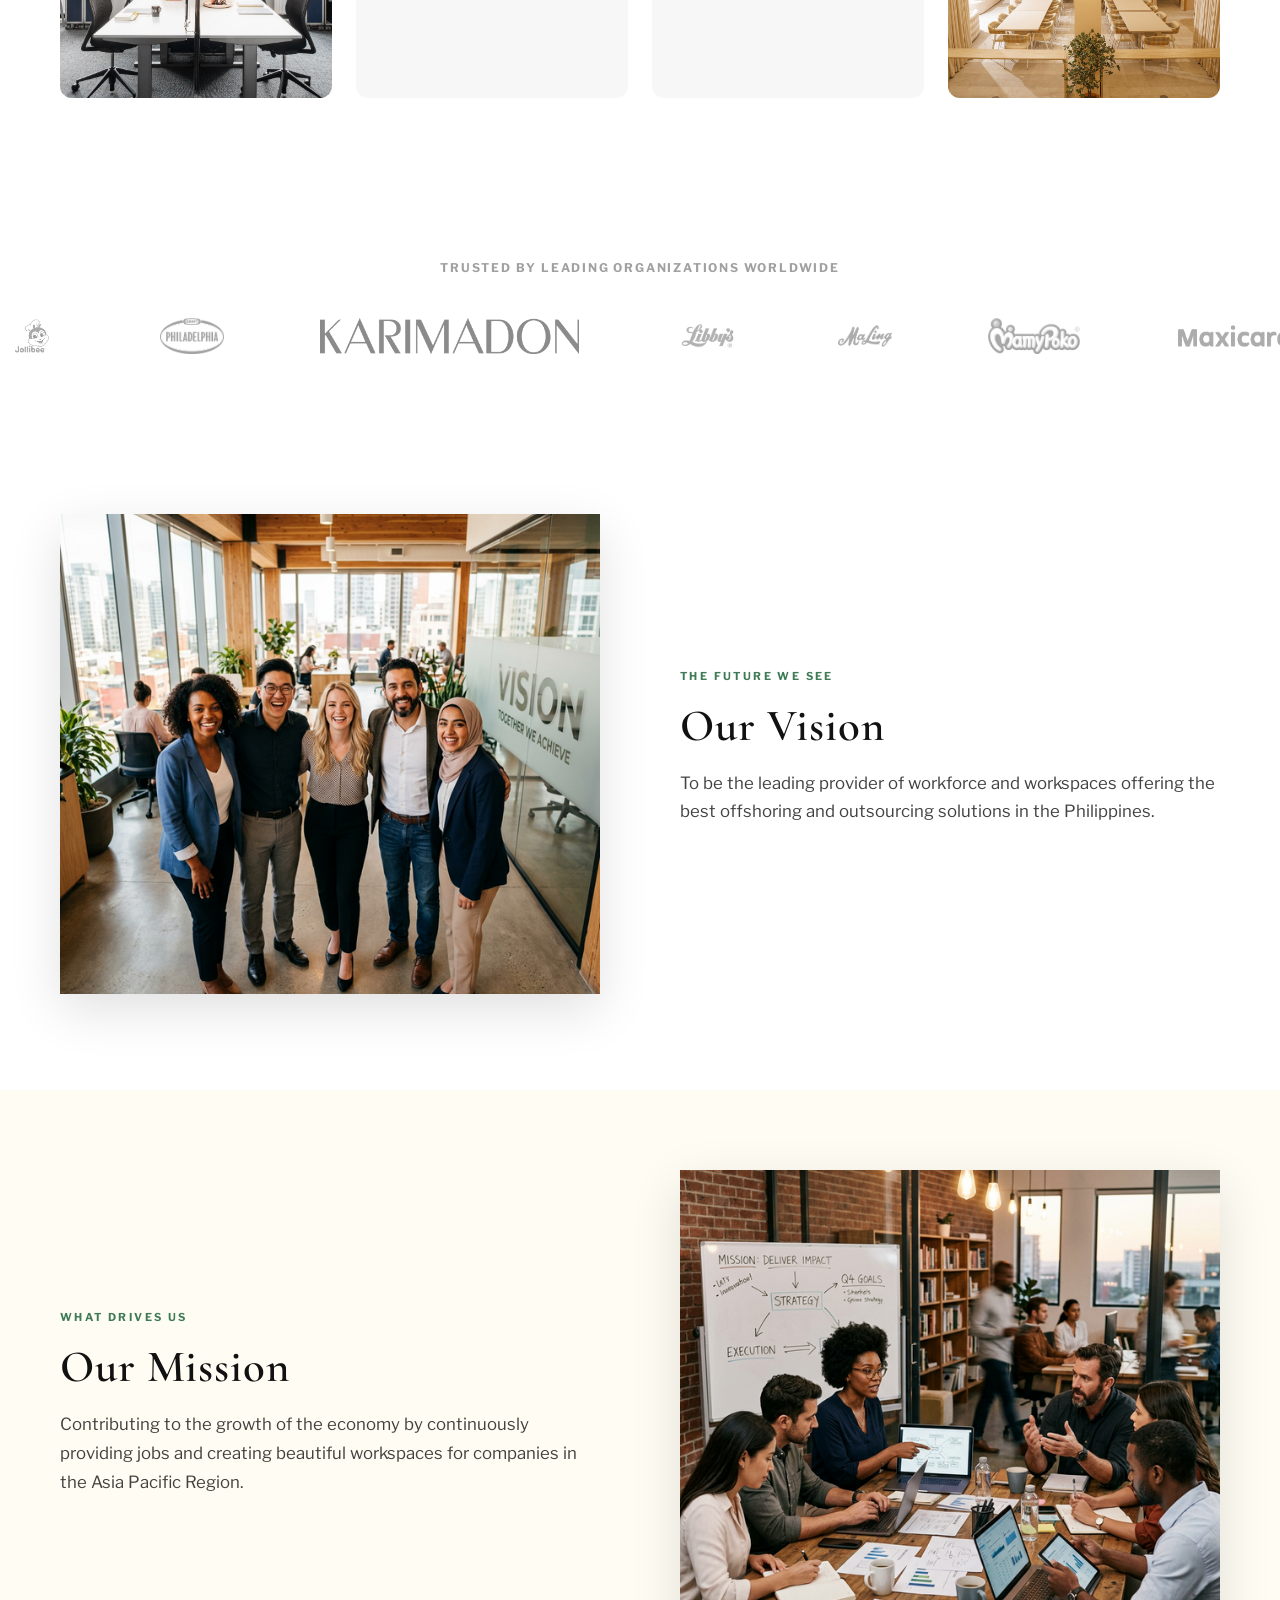
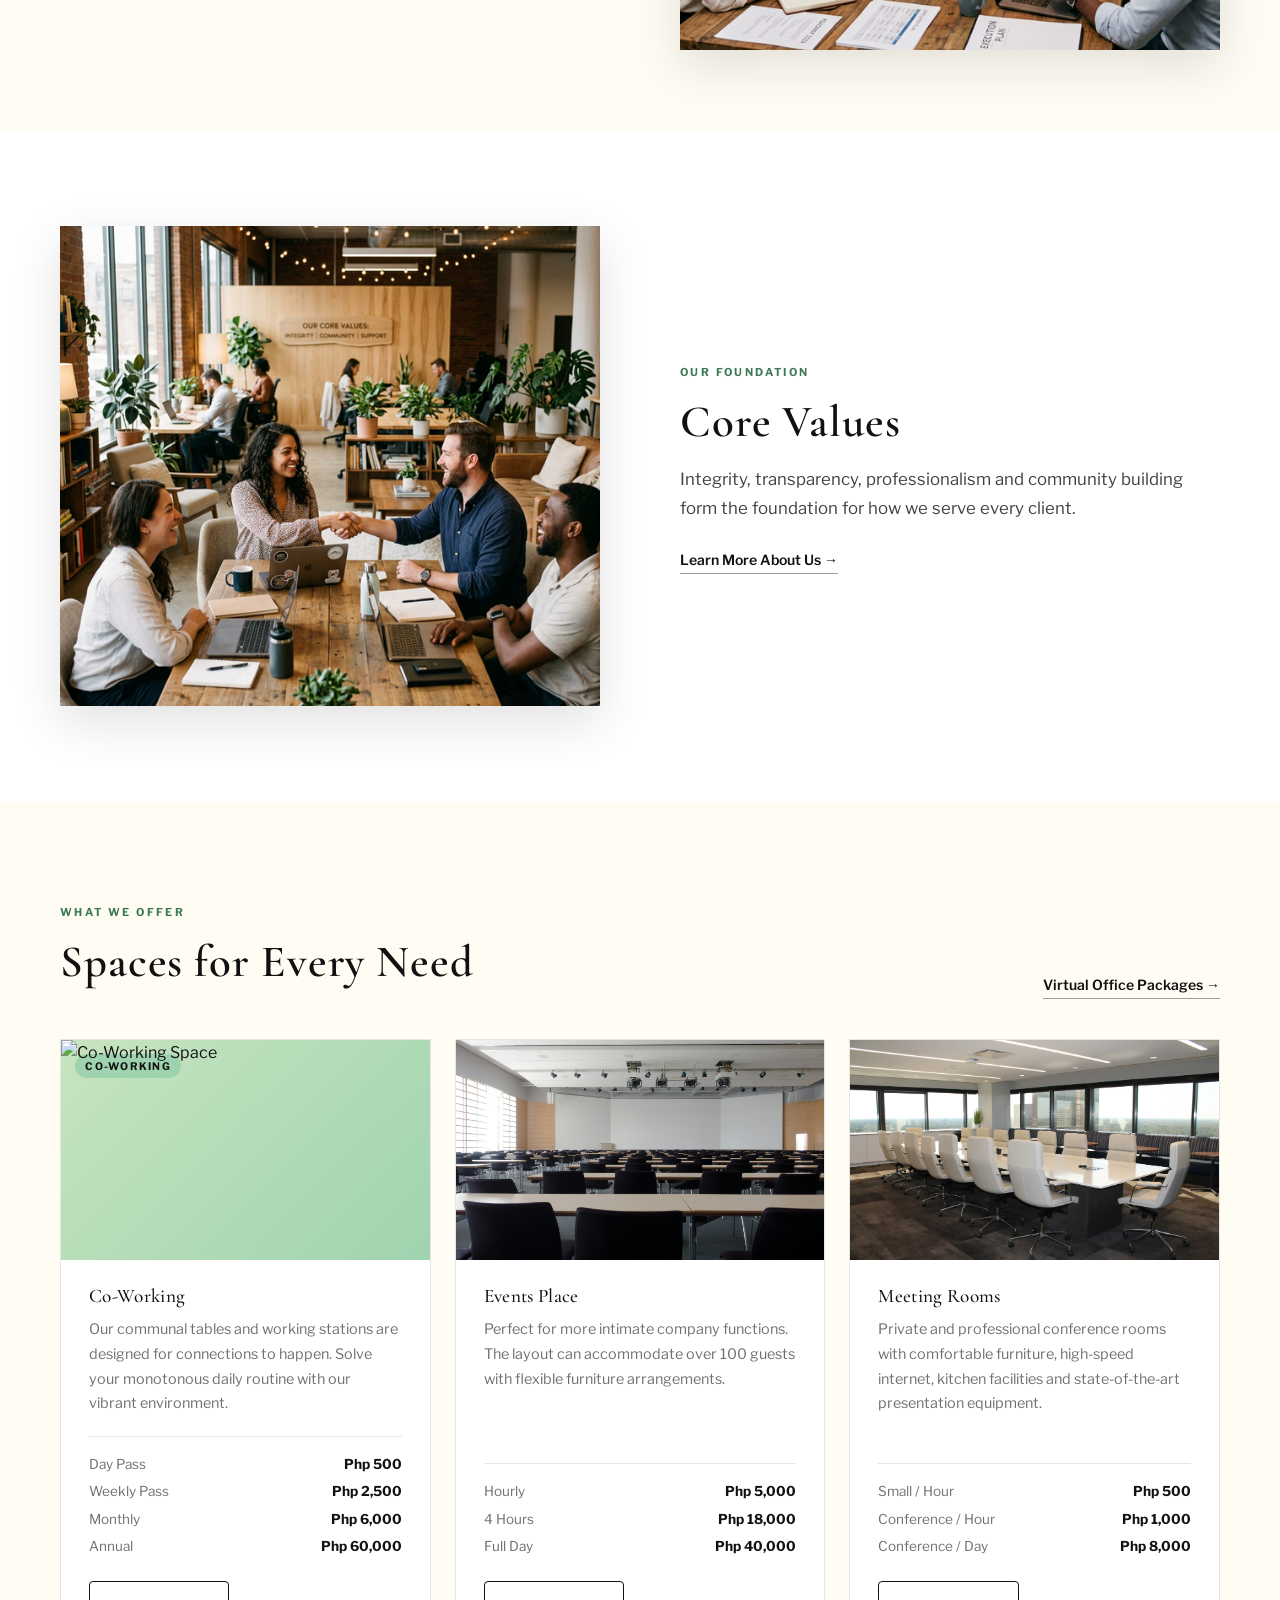
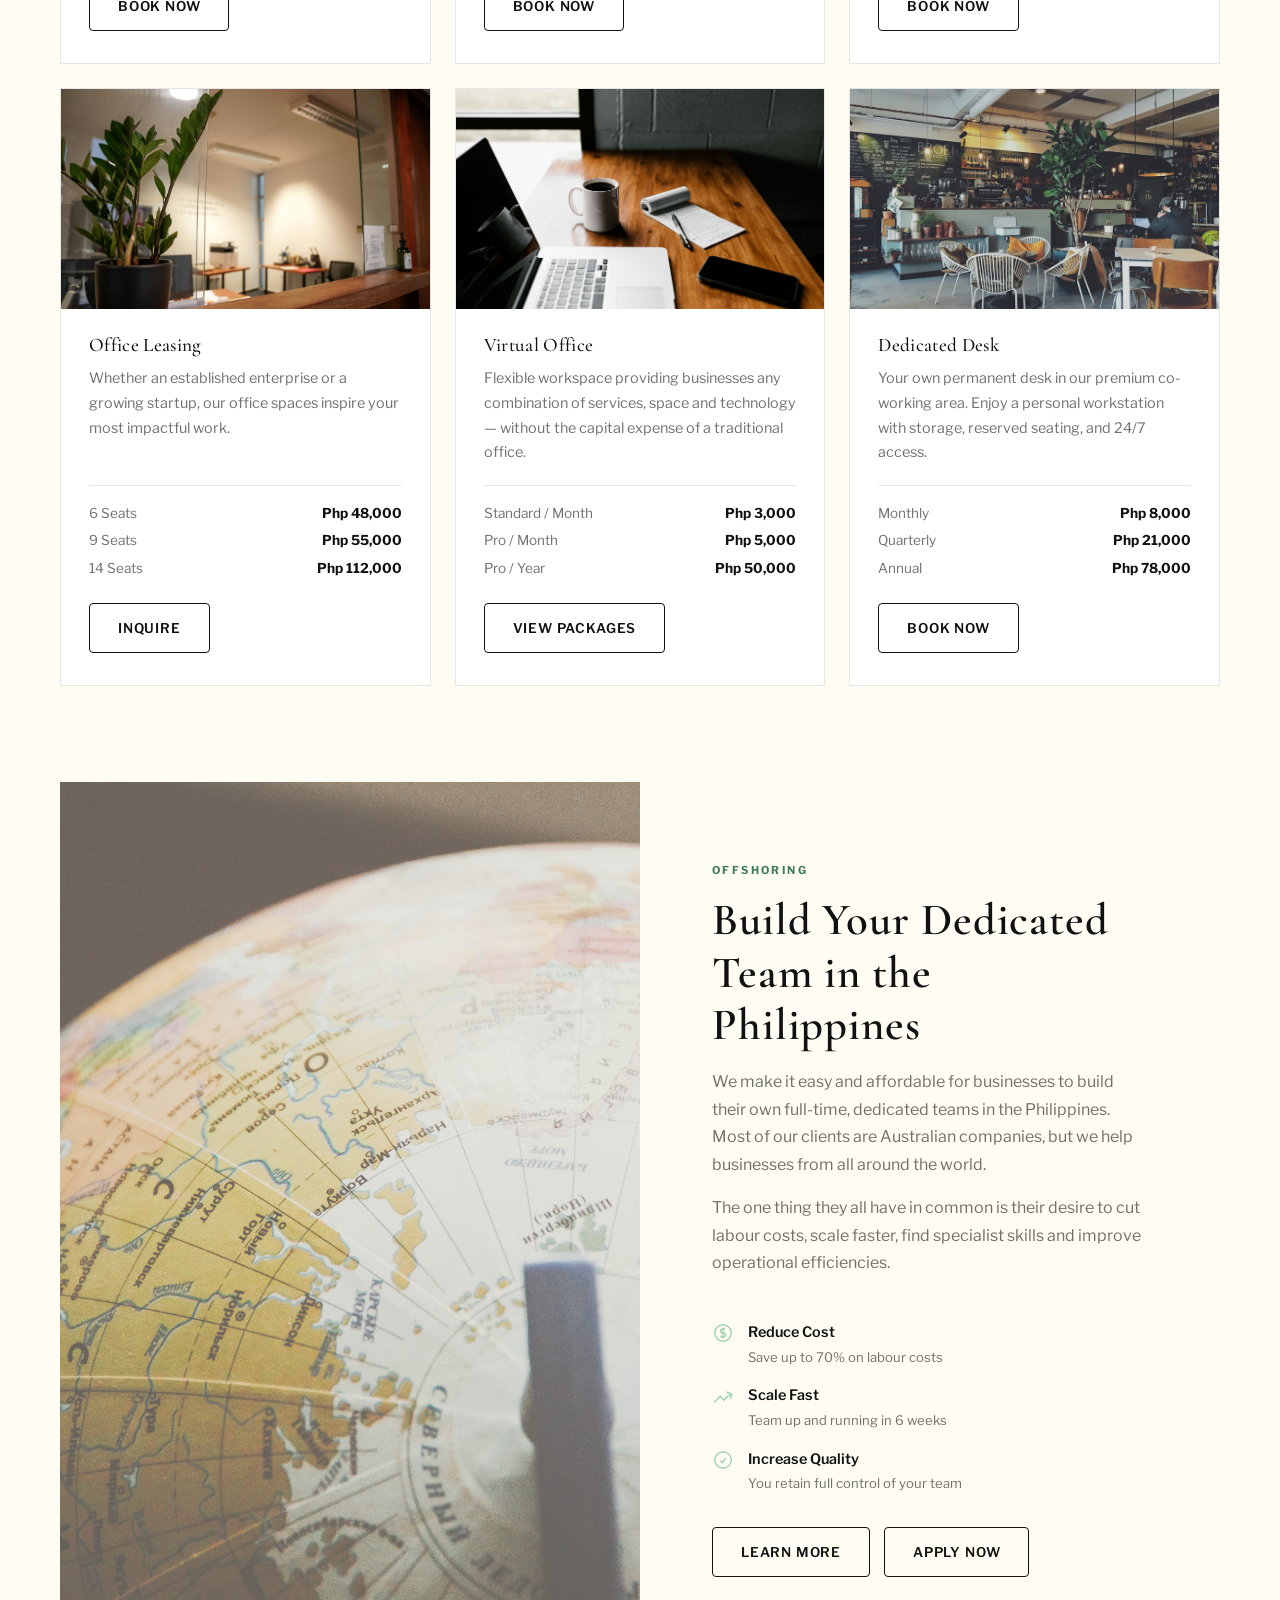
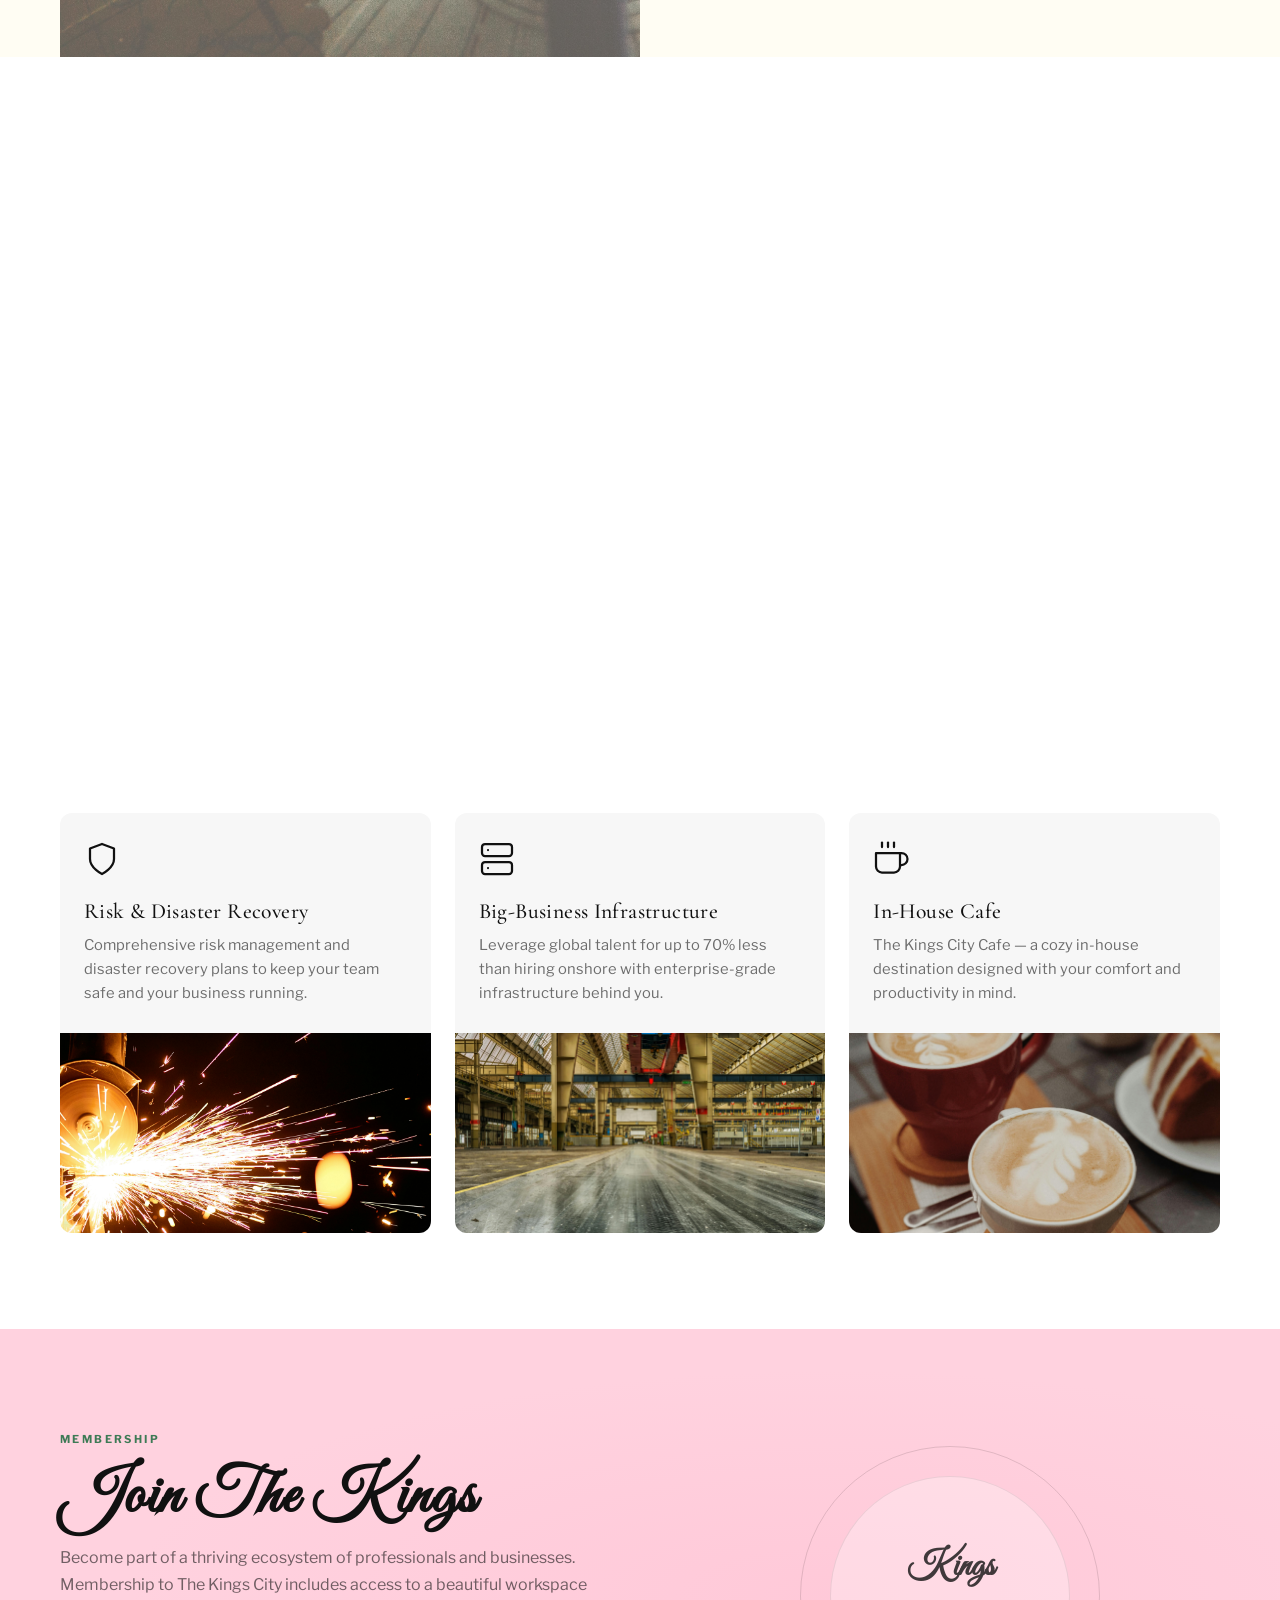
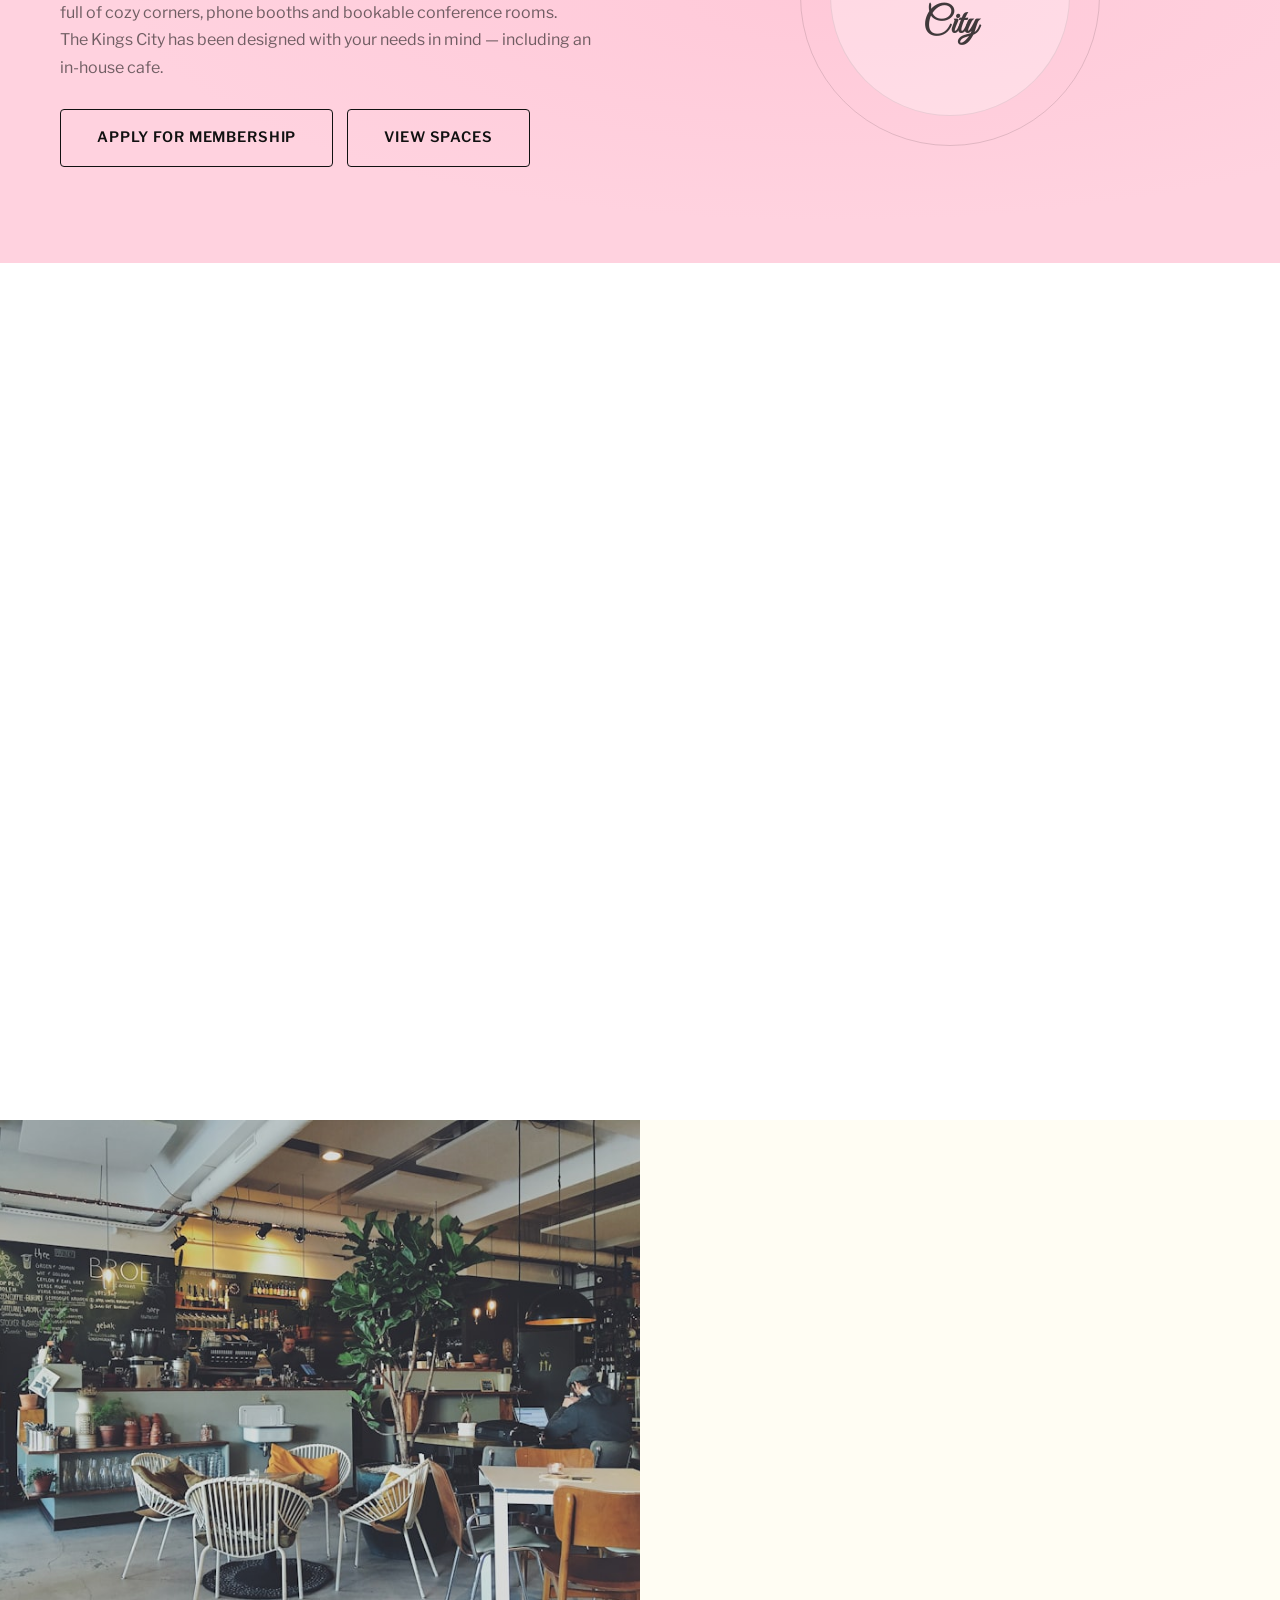
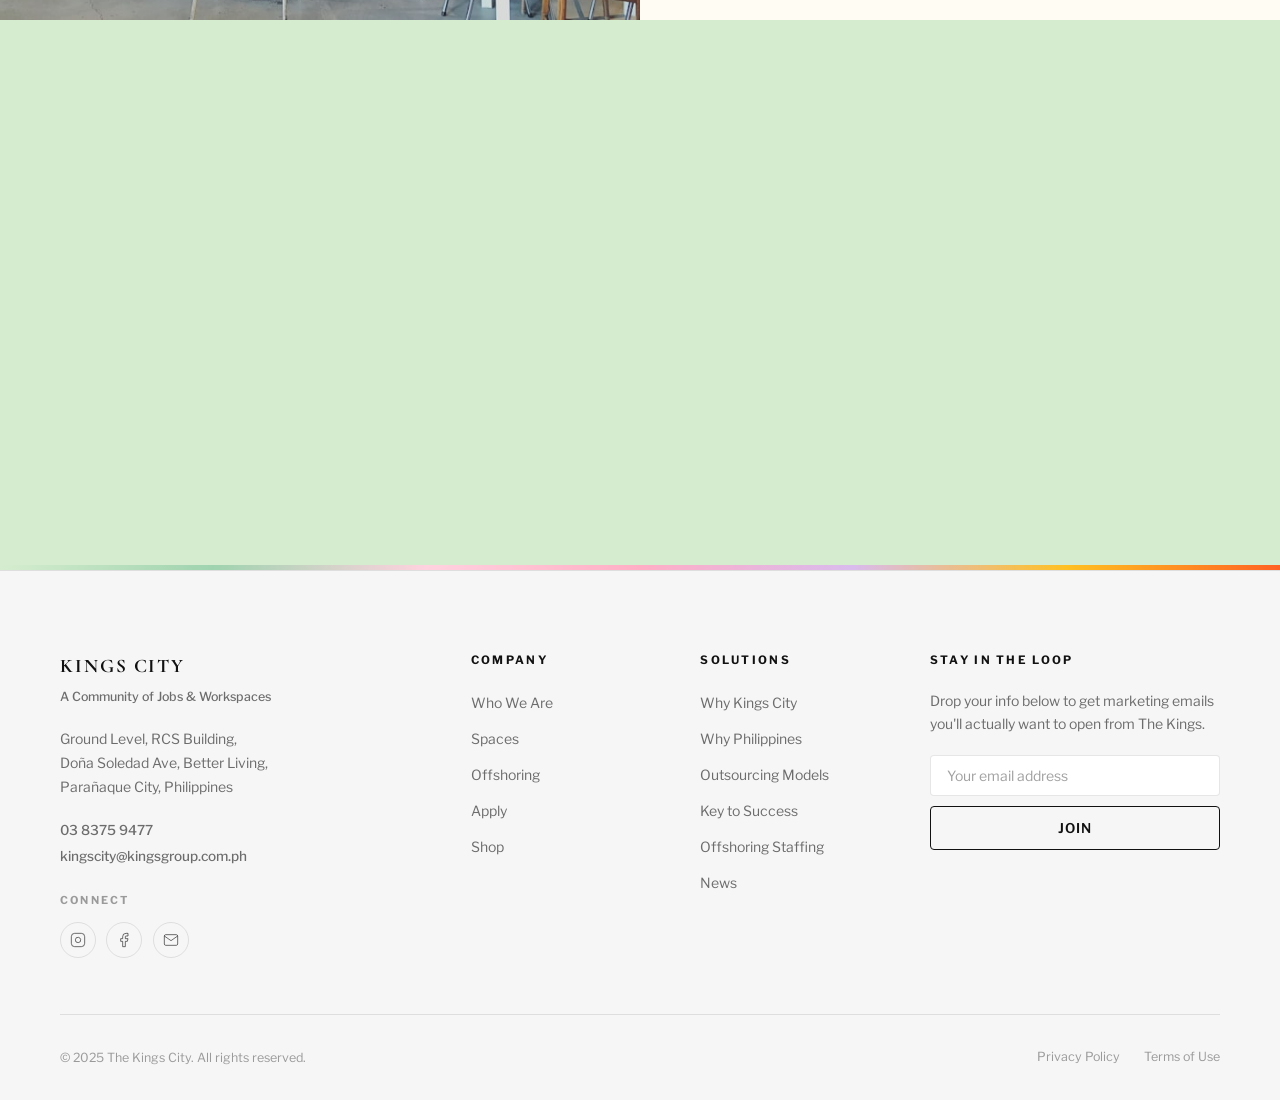
==== commit 0e67b783: "updated images" ====
--- a/index.html
+++ b/index.html
@@ -295,12 +295,13 @@
             overflow: hidden;
             display: flex;
             flex-direction: column;
-            transition: box-shadow .3s var(--ease), transform .3s var(--ease);
+            transition: box-shadow .3s var(--ease), transform .3s var(--ease), background .25s var(--ease);
         }
 
         .browse-card:hover {
             box-shadow: 0 16px 48px rgba(0, 0, 0, .1);
             transform: translateY(-5px);
+            background: #ffd2df;
         }
 
         .browse-card-body {
@@ -810,12 +811,13 @@
             border-radius: var(--radius-xl);
             overflow: hidden;
             border: 1px solid var(--ink-10);
-            transition: box-shadow .3s var(--ease), transform .3s var(--ease);
+            transition: box-shadow .3s var(--ease), transform .3s var(--ease), background .25s var(--ease);
         }
 
         .comm-card:hover {
             box-shadow: 0 16px 44px rgba(0, 0, 0, .1);
             transform: translateY(-5px);
+            background: #ffd2df;
             text-decoration: none
         }
 
@@ -1056,6 +1058,65 @@
         @media(max-width:480px) {
             .stats-grid {
                 grid-template-columns: 1fr
+            }
+        }
+        /* Trust Logo Track */
+        .trust-bar {
+            background: #fff;
+            padding: 4rem 0;
+            overflow: hidden;
+            position: relative;
+        }
+
+        .trust-bar-label {
+            text-align: center;
+            font-size: 0.75rem;
+            font-weight: 700;
+            text-transform: uppercase;
+            letter-spacing: 0.15em;
+            color: var(--ink-40);
+            margin-bottom: 2.5rem;
+            font-family: var(--f-body);
+        }
+
+        .trust-logos-track {
+            display: flex;
+            gap: 6rem;
+            animation: scrollLogos 50s linear infinite;
+            width: max-content;
+            align-items: center;
+        }
+
+        .trust-logos-track:hover {
+            animation-play-state: paused;
+        }
+
+        @keyframes scrollLogos {
+            0% { transform: translateX(0); }
+            100% { transform: translateX(-50%); }
+        }
+
+        .trust-logos-track img {
+            height: 36px;
+            width: auto;
+            object-fit: contain;
+            opacity: 0.45;
+            filter: grayscale(100%);
+            transition: opacity .3s, filter .3s, transform .3s;
+        }
+
+        .trust-logos-track img:hover {
+            opacity: 1;
+            filter: grayscale(0%);
+            transform: scale(1.1);
+        }
+
+        @media (max-width: 768px) {
+            .trust-logos-track img {
+                height: 28px;
+            }
+            .trust-logos-track {
+                gap: 4rem;
             }
         }
     </style>
@@ -1306,6 +1367,37 @@
                     </div>
                 </div>
             </div>
+        </div>
+    </section>
+
+    <!-- ── Trust Logo Track ── -->
+    <section class="trust-bar" data-reveal>
+        <div class="trust-bar-label">Trusted by leading organizations worldwide</div>
+        <div class="trust-logos-track">
+            <!-- First set -->
+            <img src="images/jollibee.png" alt="Jollibee">
+            <img src="images/kraft_phil.png" alt="Kraft Philippines">
+            <img src="images/karimadon.png" alt="Karimadon">
+            <img src="images/libbys.png" alt="Libbys">
+            <img src="images/maling.png" alt="Ma-Ling">
+            <img src="images/mamypoko.png" alt="MamyPoko">
+            <img src="images/maxicare.png" alt="Maxicare">
+            <img src="images/metro.png" alt="Metro">
+            <img src="images/adidas.png" alt="Adidas">
+            <img src="images/apple.png" alt="Apple">
+            <img src="images/alveo.png" alt="Alveo">
+            <!-- Duplicated set for seamless loop -->
+            <img src="images/jollibee.png" alt="Jollibee">
+            <img src="images/kraft_phil.png" alt="Kraft Philippines">
+            <img src="images/karimadon.png" alt="Karimadon">
+            <img src="images/libbys.png" alt="Libbys">
+            <img src="images/maling.png" alt="Ma-Ling">
+            <img src="images/mamypoko.png" alt="MamyPoko">
+            <img src="images/maxicare.png" alt="Maxicare">
+            <img src="images/metro.png" alt="Metro">
+            <img src="images/adidas.png" alt="Adidas">
+            <img src="images/apple.png" alt="Apple">
+            <img src="images/alveo.png" alt="Alveo">
         </div>
     </section>
 
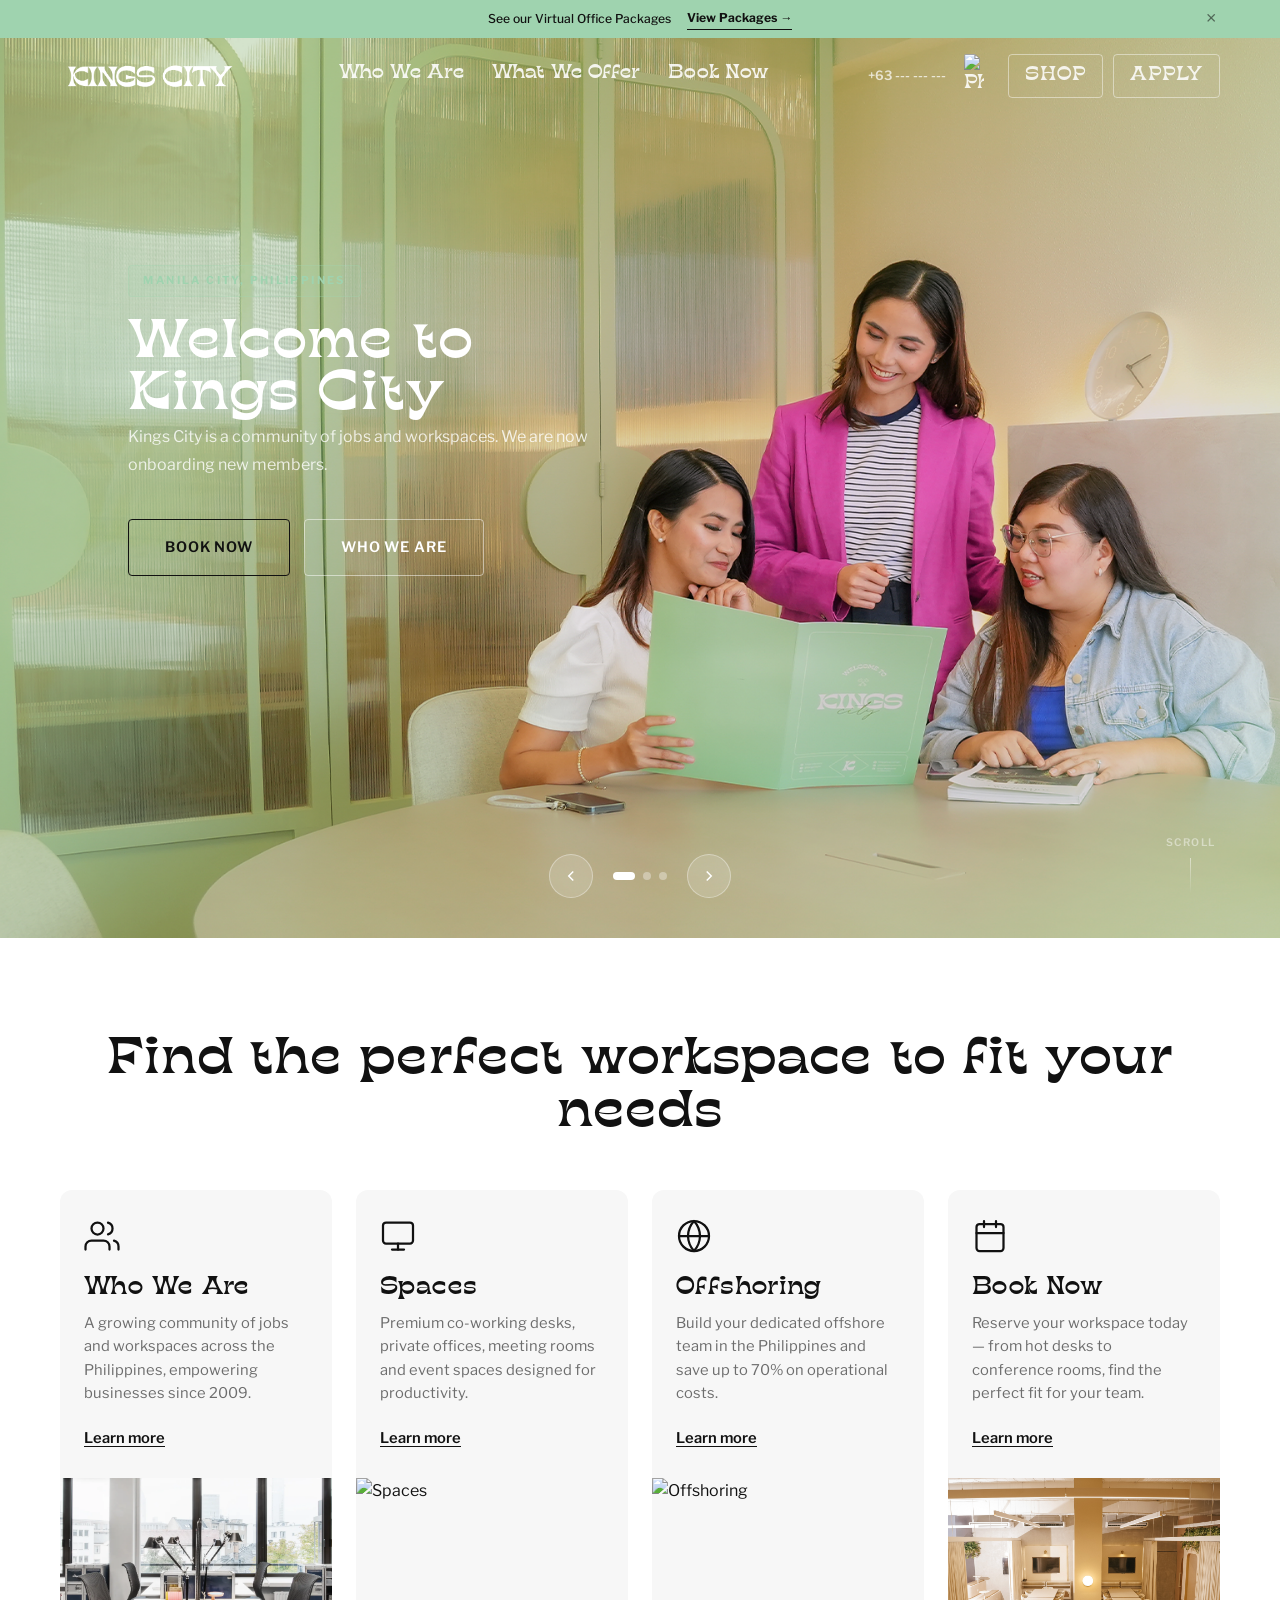
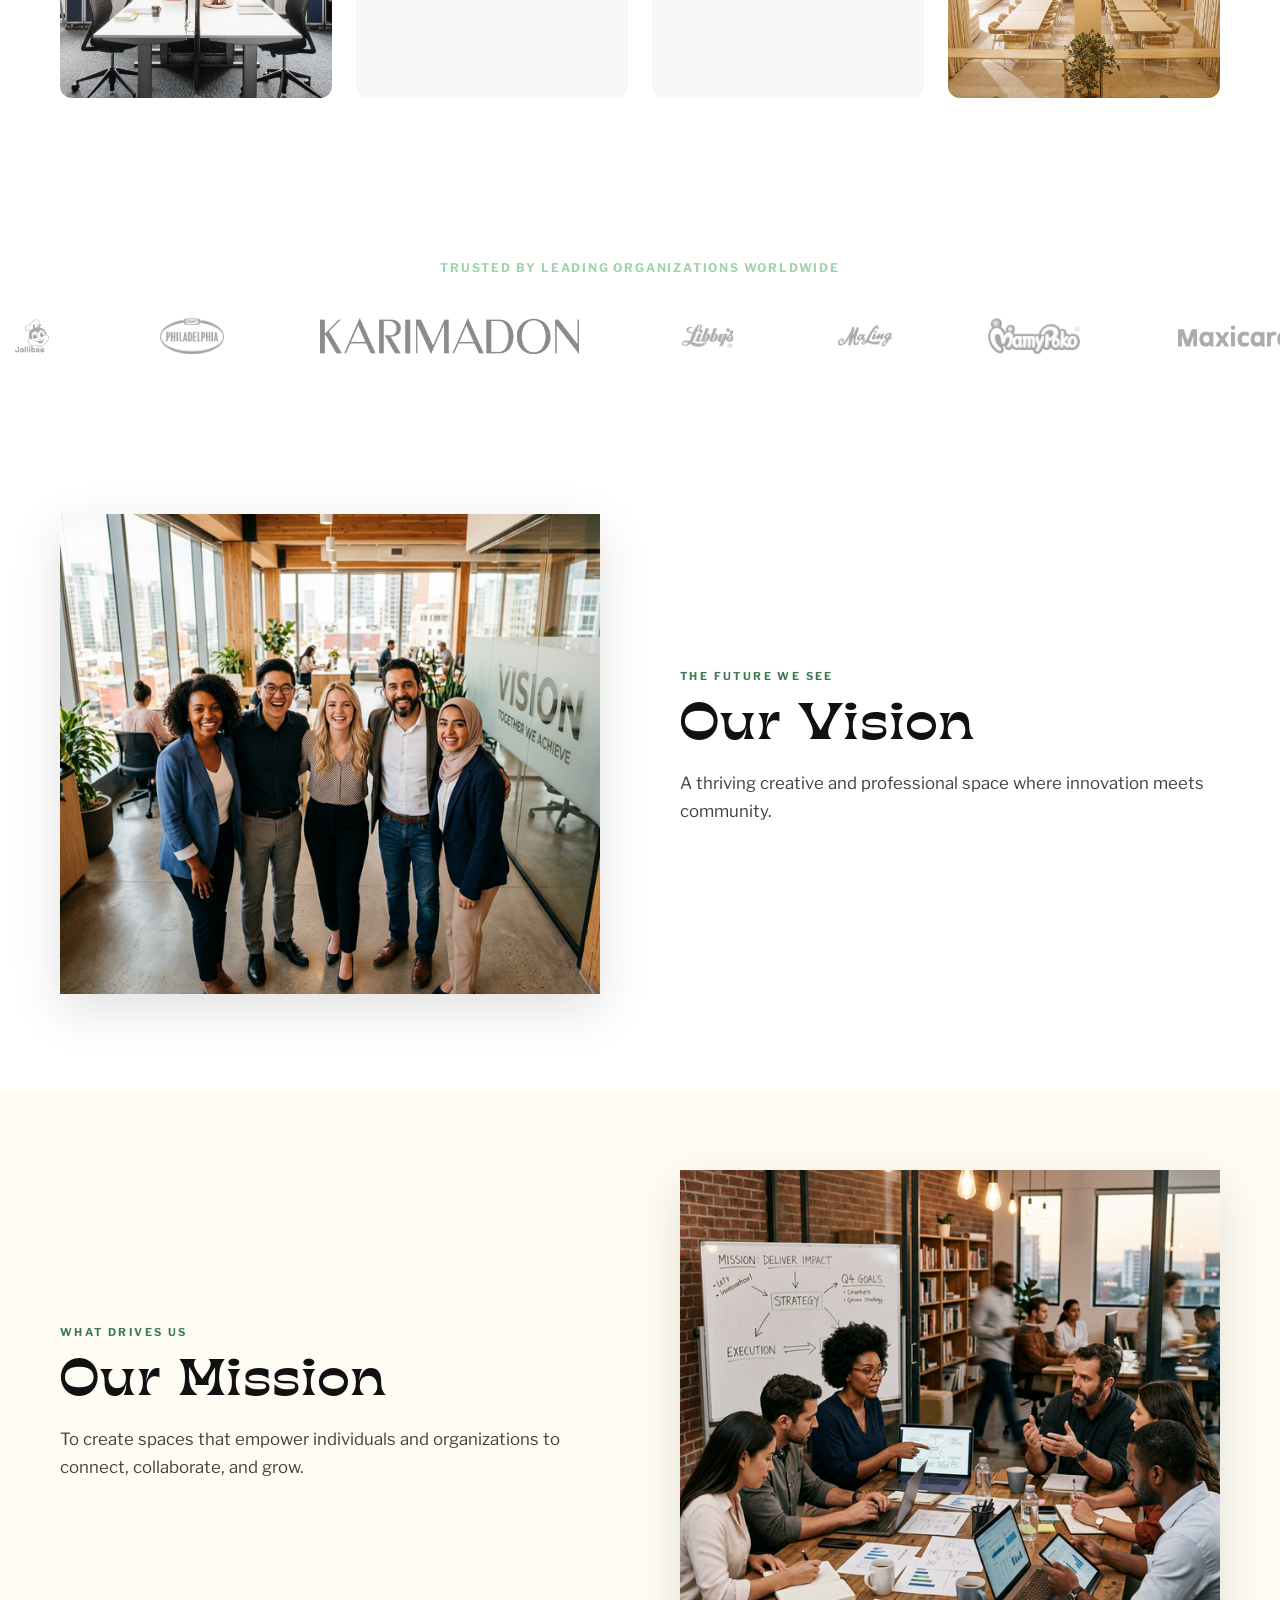
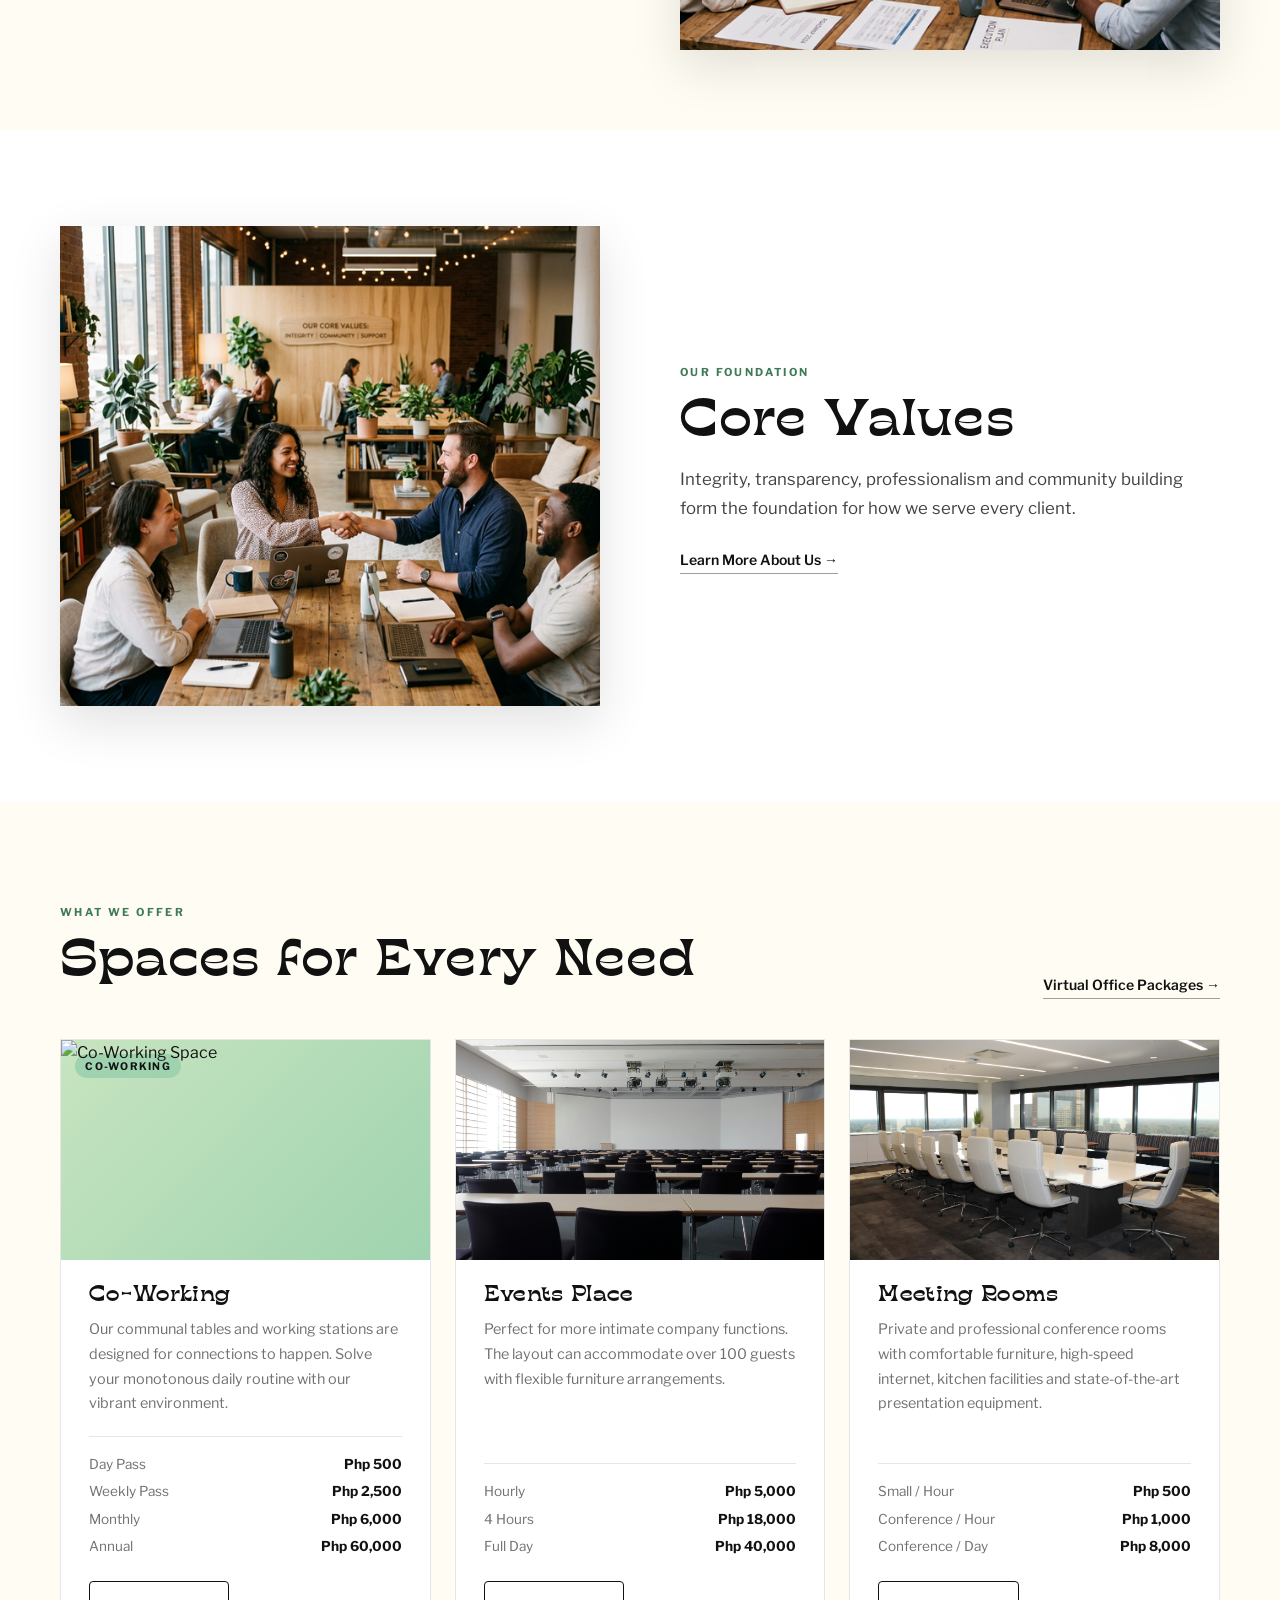
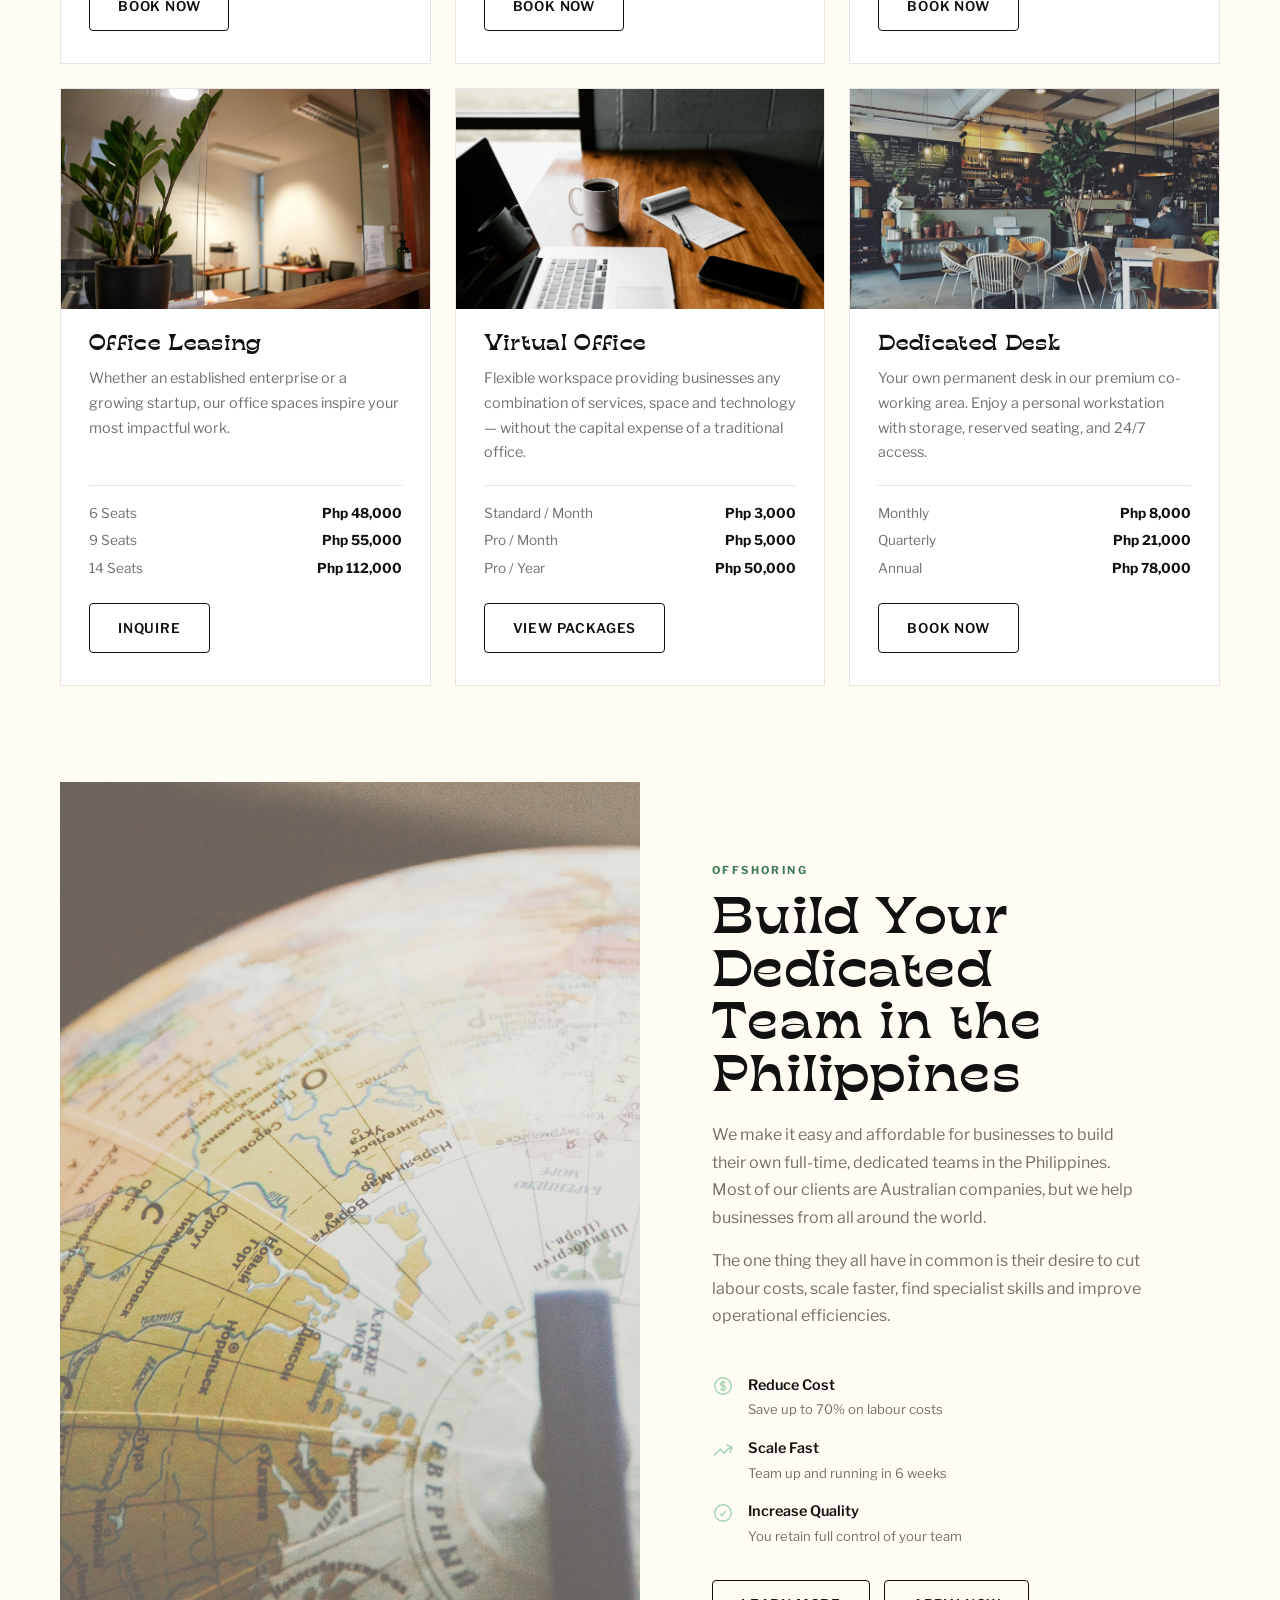
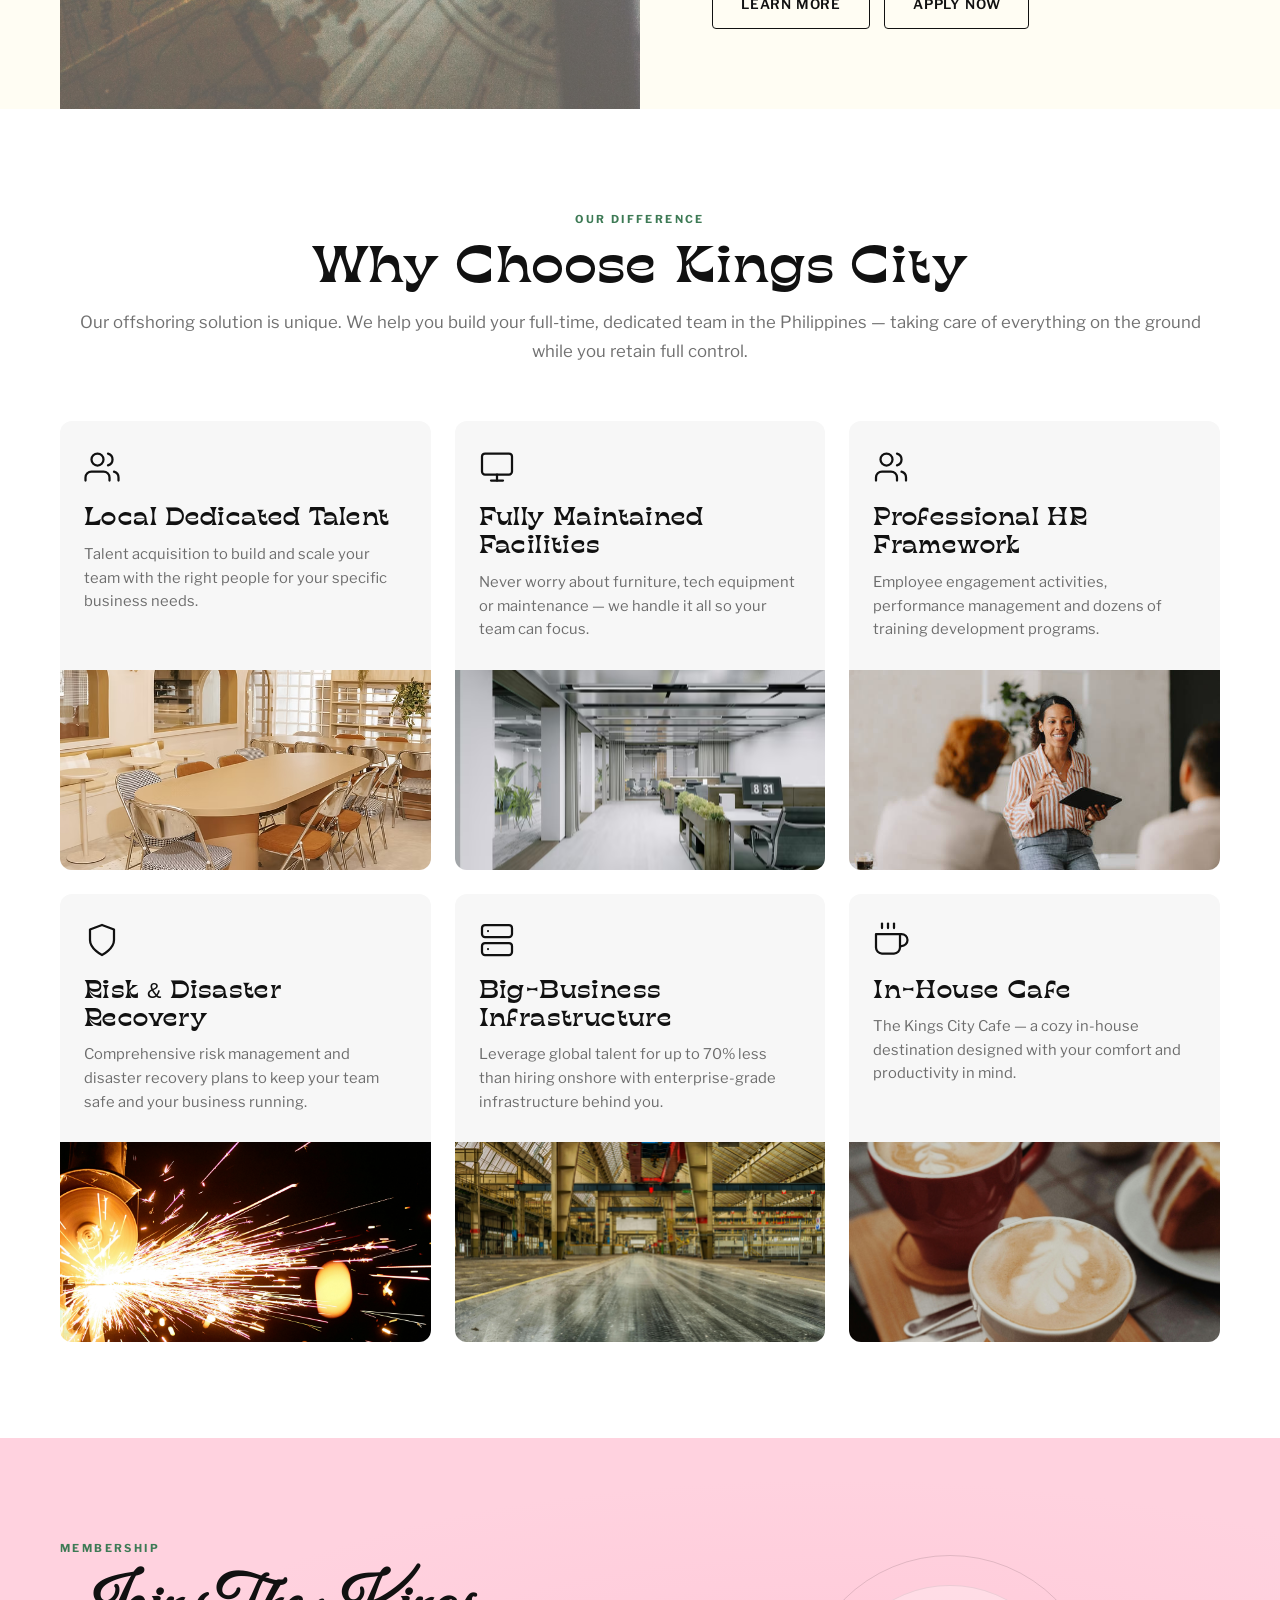
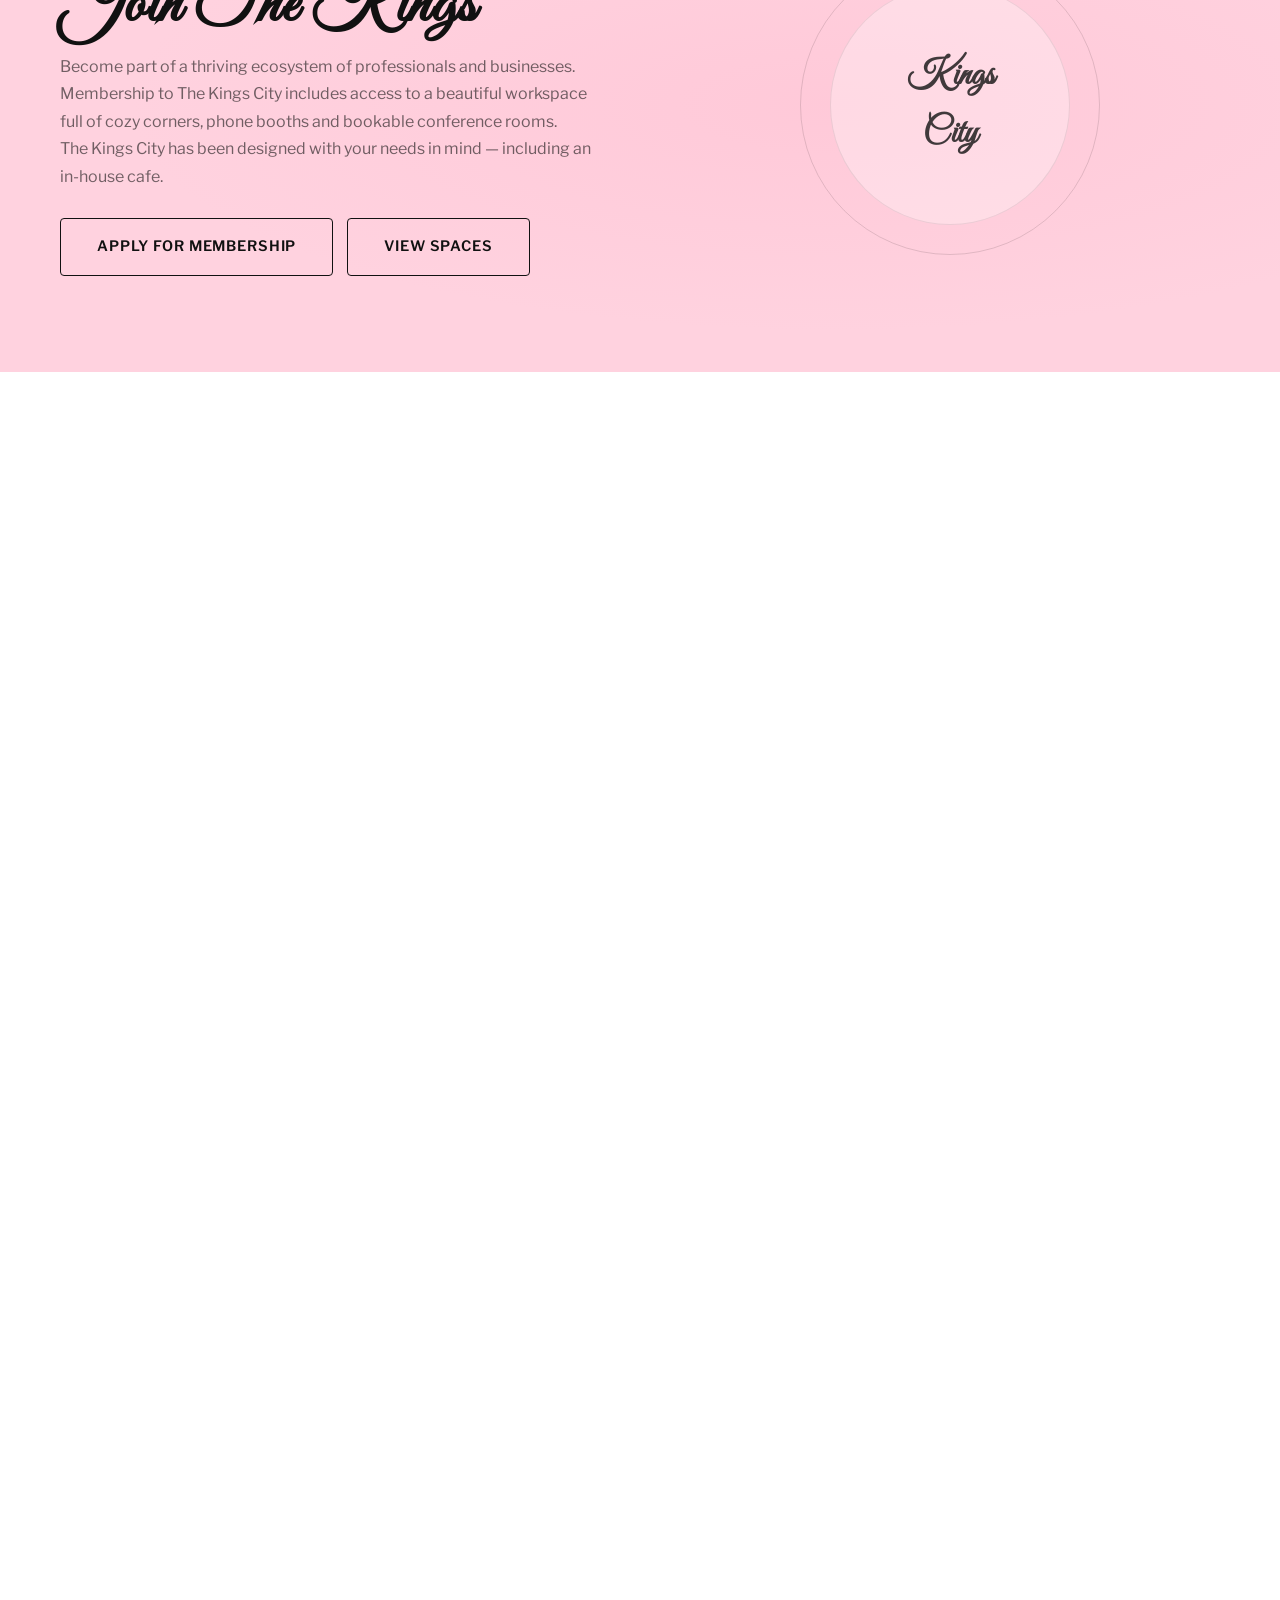
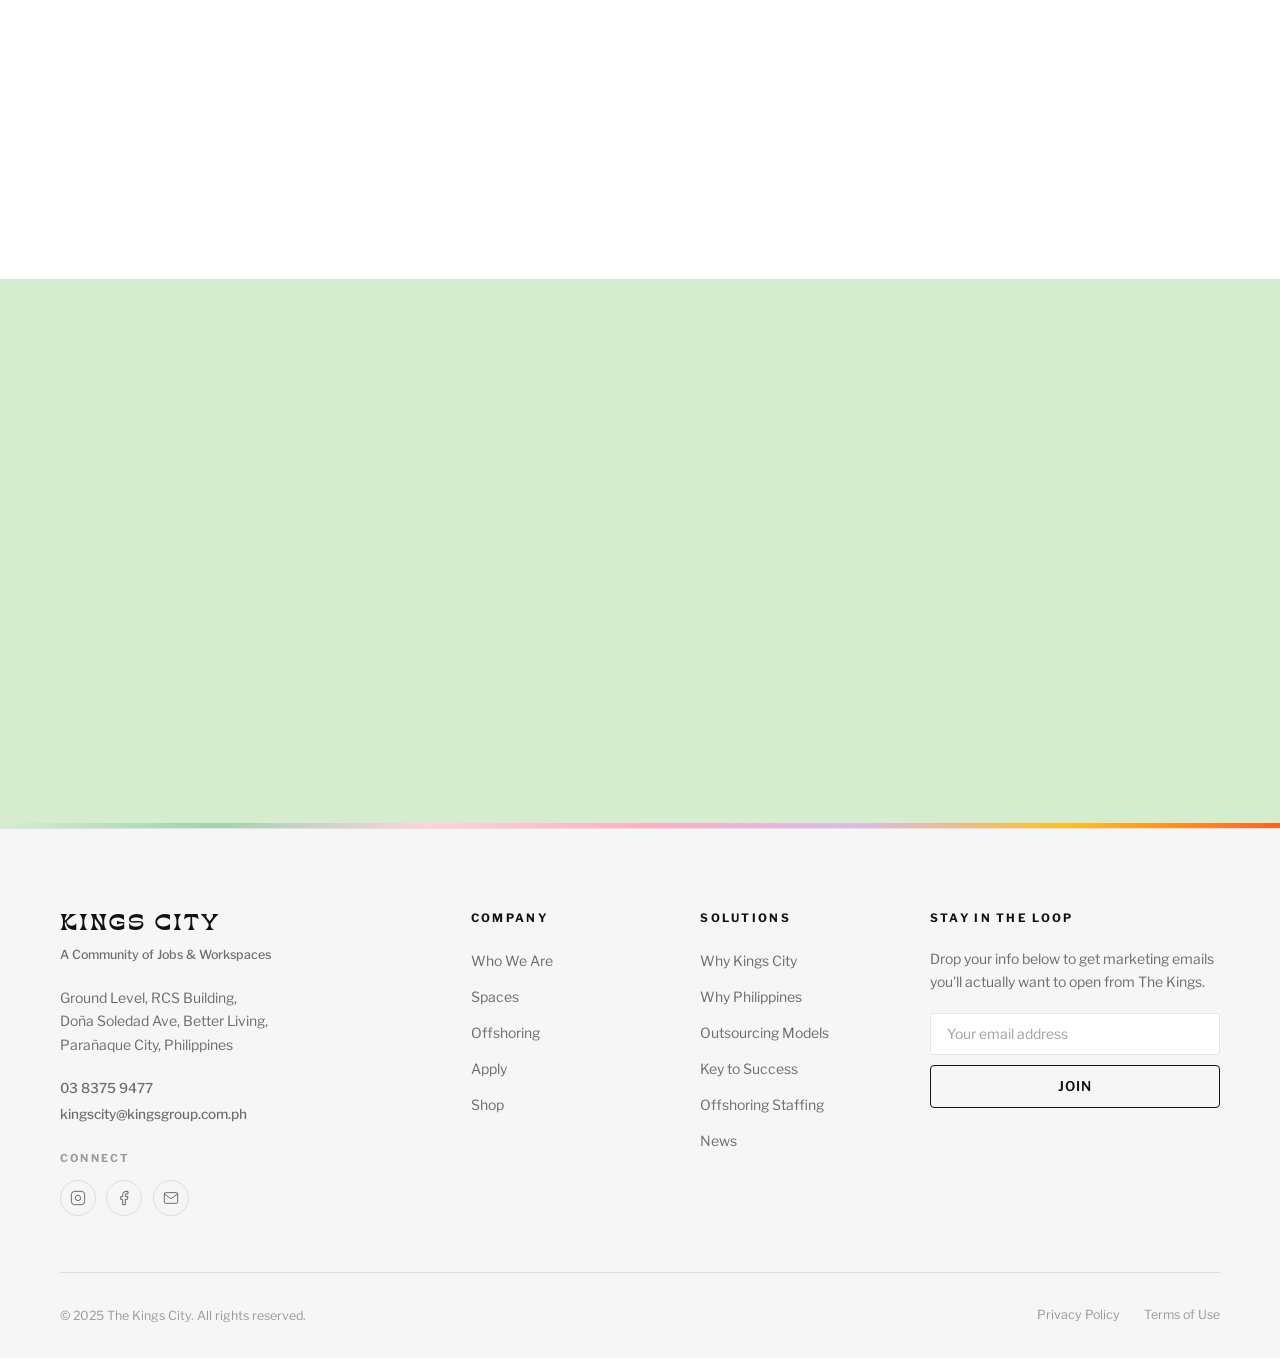
==== commit 87dd9b7f: "Redesign on some parts of the pages" ====
--- a/index.html
+++ b/index.html
@@ -10,7 +10,7 @@
     <link rel="preconnect" href="https://fonts.googleapis.com">
     <link rel="preconnect" href="https://fonts.gstatic.com" crossorigin>
     <link
-        href="https://fonts.googleapis.com/css2?family=Cormorant+Garamond:ital,wght@0,400;0,500;0,600;0,700;1,400&family=Libre+Franklin:ital,wght@0,300;0,400;0,500;0,600;0,700;1,400&family=Great+Vibes&display=swap"
+        href="https://fonts.googleapis.com/css2?family=Libre+Franklin:ital,wght@0,300;0,400;0,500;0,600;0,700;1,400&family=Great+Vibes&display=swap"
         rel="stylesheet">
     <link rel="stylesheet" href="css/main.css">
     <link rel="stylesheet" href="css/footer.css">
@@ -268,11 +268,12 @@
         /* Browse-by-workspace cards (WeWork-style) */
         .browse-heading {
             display: flex;
-            justify-content: space-between;
-            align-items: flex-end;
+            justify-content: center;
+            align-items: center;
             margin-bottom: 2.5rem;
             gap: 1rem;
             flex-wrap: wrap;
+            text-align: center;
         }
 
         .browse-heading h2 {
@@ -280,7 +281,7 @@
             font-size: clamp(1.8rem, 3.5vw, 2.85rem);
             font-weight: 600;
             line-height: 1.18;
-            max-width: 580px;
+            max-width: none;
         }
 
         .browse-grid {
@@ -406,7 +407,7 @@
             margin-bottom: 1.25rem;
             color: var(--ink-80);
         }
-        
+
         .vmv-split-grid.reverse .vmv-split-img {
             order: 2;
         }
@@ -786,112 +787,178 @@
             text-align: center;
         }
 
-        /* Community */
-        .comm-sec {
-            background: #fff
-        }
-
-        .comm-head {
-            text-align: center;
-            margin-bottom: 3rem
-        }
-
-        .comm-head p {
-            margin: .5rem auto 0
-        }
-
-        .comm-grid {
+        /* Editorial Section (Clean / Borderless) */
+        .editorial-sec {
+            background: #fff;
+        }
+
+        .editorial-header {
+            display: flex;
+            justify-content: space-between;
+            align-items: flex-end;
+            margin-bottom: 2.5rem;
+            gap: 1rem;
+            flex-wrap: wrap;
+        }
+
+        .editorial-header-text h2 {
+            font-family: var(--f-kish);
+            font-size: clamp(1.8rem, 3.5vw, 2.85rem);
+            font-weight: 400;
+            line-height: 1.1;
+            margin: 0.25rem 0;
+            color: var(--clr-dark);
+        }
+
+        .editorial-header-text .eyebrow {
+            margin-bottom: 0;
+        }
+
+        .featured-editorial {
+            display: grid;
+            grid-template-columns: 1fr 1fr;
+            gap: 0;
+            background: #fff;
+            overflow: hidden;
+            margin-bottom: 2.5rem;
+            border: none !important;
+            border-radius: 0 !important;
+            box-shadow: none !important;
+        }
+
+        .featured-editorial:hover {
+            box-shadow: none !important;
+            transform: none !important;
+        }
+
+        .featured-img {
+            height: clamp(300px, 45vh, 520px);
+            overflow: hidden;
+            position: relative;
+            border-radius: 0 !important;
+        }
+
+        .featured-img img {
+            width: 100%;
+            height: 100%;
+            object-fit: cover;
+            border-radius: 0 !important;
+            transition: none !important;
+        }
+
+        .featured-editorial:hover .featured-img img {
+            transform: none !important;
+        }
+
+        .featured-content {
+            padding: clamp(2rem, 5vw, 4.5rem);
+            display: flex;
+            flex-direction: column;
+            justify-content: center;
+            background: #fff; 
+        }
+
+        .featured-content .eyebrow {
+            margin-bottom: 1.5rem;
+            color: var(--clr-green-dk);
+        }
+
+        .featured-content h3 {
+            font-family: var(--f-kish);
+            font-size: clamp(1.8rem, 3.5vw, 2.85rem);
+            line-height: 1.15;
+            margin-bottom: 1.5rem;
+            color: var(--clr-dark);
+            font-weight: 400;
+        }
+
+        .featured-content p {
+            font-size: 1.05rem;
+            margin-bottom: 2.5rem;
+            color: var(--ink-60);
+            line-height: 1.7;
+        }
+
+        .editorial-grid {
             display: grid;
             grid-template-columns: repeat(3, 1fr);
-            gap: 1.5rem
-        }
-
-        .comm-card {
-            display: block;
-            border-radius: var(--radius-xl);
+            gap: 2.5rem;
+            padding-top: 1rem;
+            border: none !important;
+        }
+
+        .editorial-card {
+            display: flex;
+            flex-direction: column;
+            border: none !important;
+            border-radius: 0 !important;
+            box-shadow: none !important;
+        }
+
+        .editorial-card:hover {
+            transform: none !important;
+        }
+
+        .editorial-card-img {
+            width: 100%;
+            aspect-ratio: 16 / 10;
             overflow: hidden;
-            border: 1px solid var(--ink-10);
-            transition: box-shadow .3s var(--ease), transform .3s var(--ease), background .25s var(--ease);
-        }
-
-        .comm-card:hover {
-            box-shadow: 0 16px 44px rgba(0, 0, 0, .1);
-            transform: translateY(-5px);
-            background: #ffd2df;
-            text-decoration: none
-        }
-
-        .comm-img {
-            height: 280px;
-            overflow: hidden;
-            position: relative
-        }
-
-        .comm-img .img-ph {
+            margin-bottom: 1.75rem;
+            border-radius: 0 !important;
+            box-shadow: none !important;
+        }
+
+        .editorial-card-img img {
+            width: 100%;
             height: 100%;
-            transition: transform .55s var(--ease)
-        }
-
-        .comm-card:hover .comm-img .img-ph {
-            transform: scale(1.05)
-        }
-
-        .comm-body {
-            padding: 1.5rem 1.75rem 2rem
-        }
-
-        .comm-body h3 {
-            margin-bottom: .45rem;
-            font-size: 1.2rem
-        }
-
-        .comm-body p {
-            font-size: .9rem;
-            margin-bottom: 1rem
-        }
-
-        /* Cafe */
-        .cafe-sec {
-            background: var(--clr-footer);
-            overflow: hidden
-        }
-
-        .cafe-inner {
-            max-width: var(--max-w);
-            margin: 0 auto;
-            display: grid;
-            grid-template-columns: 1fr 1fr;
-            min-height: 500px
-        }
-
-        .cafe-img {
-            overflow: hidden
-        }
-
-        .cafe-img .img-ph {
-            height: 100%;
-            min-height: 500px;
-            transition: transform 7s var(--ease)
-        }
-
-        .cafe-sec:hover .cafe-img .img-ph {
-            transform: scale(1.04)
-        }
-
-        .cafe-text {
-            padding: 5rem 4rem;
-            display: flex;
-            flex-direction: column;
-            justify-content: center
-        }
-
-        .cafe-text h2 {
-            margin-bottom: 1rem
-        }
-
-        .cafe-text p {
-            font-size: .9375rem;
-            margin-bottom: 2rem
+            object-fit: cover;
+            border-radius: 0 !important;
+            transition: none !important;
+        }
+
+        .editorial-card:hover .editorial-card-img img {
+            transform: none !important;
+        }
+
+        .editorial-card h4 {
+            font-family: var(--f-kish);
+            font-size: 1.8rem;
+            font-weight: 400;
+            margin-bottom: 0.85rem;
+            color: var(--clr-dark);
+            text-transform: none;
+            letter-spacing: normal;
+            line-height: 1.25;
+        }
+
+        .editorial-card p {
+            font-size: 0.95rem;
+            margin-bottom: 1.5rem;
+            line-height: 1.65;
+            color: var(--ink-60);
+            flex-grow: 1;
+        }
+
+        @media(max-width: 1024px) {
+            .featured-editorial {
+                grid-template-columns: 1fr;
+            }
+            .featured-img {
+                height: 360px;
+            }
+            .editorial-grid {
+                grid-template-columns: 1fr 1fr;
+            }
+        }
+
+        @media(max-width: 768px) {
+            .editorial-grid {
+                grid-template-columns: 1fr;
+                gap: 3.5rem;
+            }
+            .featured-content {
+                padding: 3rem 1.5rem;
+            }
         }
 
         /* Quicklinks */
@@ -1060,6 +1127,7 @@
                 grid-template-columns: 1fr
             }
         }
+
         /* Trust Logo Track */
         .trust-bar {
             background: #fff;
@@ -1074,7 +1142,7 @@
             font-weight: 700;
             text-transform: uppercase;
             letter-spacing: 0.15em;
-            color: var(--ink-40);
+            color: #9fd3af;
             margin-bottom: 2.5rem;
             font-family: var(--f-body);
         }
@@ -1092,8 +1160,13 @@
         }
 
         @keyframes scrollLogos {
-            0% { transform: translateX(0); }
-            100% { transform: translateX(-50%); }
+            0% {
+                transform: translateX(0);
+            }
+
+            100% {
+                transform: translateX(-50%);
+            }
         }
 
         .trust-logos-track img {
@@ -1115,6 +1188,7 @@
             .trust-logos-track img {
                 height: 28px;
             }
+
             .trust-logos-track {
                 gap: 4rem;
             }
@@ -1140,7 +1214,7 @@
             <a href="index.html" class="nav-logo" aria-label="Kings City Home">
                 <div>
                     <img src="images/kings_city_logo_white.png" alt="Kings City Logo" class="logo-img-white">
-                    <img src="images/kings_city_logo_black.png" alt="Kings City Logo" class="logo-img-color">
+                    <img src="images/kings_city_logo_blue.png" alt="Kings City Logo" class="logo-img-color">
                 </div>
             </a>
 
@@ -1293,15 +1367,17 @@
                 <div class="browse-card" data-reveal>
                     <div class="browse-card-body">
                         <div class="browse-card-icon">
-                            <svg viewBox="0 0 24 24" fill="none" stroke="currentColor" stroke-width="1.5" stroke-linecap="round" stroke-linejoin="round">
-                                <path d="M17 21v-2a4 4 0 0 0-4-4H5a4 4 0 0 0-4 4v2"/>
-                                <circle cx="9" cy="7" r="4"/>
-                                <path d="M23 21v-2a4 4 0 0 0-3-3.87"/>
-                                <path d="M16 3.13a4 4 0 0 1 0 7.75"/>
+                            <svg viewBox="0 0 24 24" fill="none" stroke="currentColor" stroke-width="1.5"
+                                stroke-linecap="round" stroke-linejoin="round">
+                                <path d="M17 21v-2a4 4 0 0 0-4-4H5a4 4 0 0 0-4 4v2" />
+                                <circle cx="9" cy="7" r="4" />
+                                <path d="M23 21v-2a4 4 0 0 0-3-3.87" />
+                                <path d="M16 3.13a4 4 0 0 1 0 7.75" />
                             </svg>
                         </div>
                         <h3>Who We Are</h3>
-                        <p>A growing community of jobs and workspaces across the Philippines, empowering businesses since 2009.</p>
+                        <p>A growing community of jobs and workspaces across the Philippines, empowering businesses
+                            since 2009.</p>
                         <a href="html/who_we_are.html" class="browse-learn-more">Learn more</a>
                     </div>
                     <div class="browse-card-img">
@@ -1313,14 +1389,16 @@
                 <div class="browse-card" data-reveal>
                     <div class="browse-card-body">
                         <div class="browse-card-icon">
-                            <svg viewBox="0 0 24 24" fill="none" stroke="currentColor" stroke-width="1.5" stroke-linecap="round" stroke-linejoin="round">
-                                <rect x="2" y="3" width="20" height="14" rx="2" ry="2"/>
-                                <line x1="8" y1="21" x2="16" y2="21"/>
-                                <line x1="12" y1="17" x2="12" y2="21"/>
+                            <svg viewBox="0 0 24 24" fill="none" stroke="currentColor" stroke-width="1.5"
+                                stroke-linecap="round" stroke-linejoin="round">
+                                <rect x="2" y="3" width="20" height="14" rx="2" ry="2" />
+                                <line x1="8" y1="21" x2="16" y2="21" />
+                                <line x1="12" y1="17" x2="12" y2="21" />
                             </svg>
                         </div>
                         <h3>Spaces</h3>
-                        <p>Premium co-working desks, private offices, meeting rooms and event spaces designed for productivity.</p>
+                        <p>Premium co-working desks, private offices, meeting rooms and event spaces designed for
+                            productivity.</p>
                         <a href="html/spaces.html" class="browse-learn-more">Learn more</a>
                     </div>
                     <div class="browse-card-img">
@@ -1332,14 +1410,17 @@
                 <div class="browse-card" data-reveal>
                     <div class="browse-card-body">
                         <div class="browse-card-icon">
-                            <svg viewBox="0 0 24 24" fill="none" stroke="currentColor" stroke-width="1.5" stroke-linecap="round" stroke-linejoin="round">
-                                <circle cx="12" cy="12" r="10"/>
-                                <line x1="2" y1="12" x2="22" y2="12"/>
-                                <path d="M12 2a15.3 15.3 0 0 1 4 10 15.3 15.3 0 0 1-4 10 15.3 15.3 0 0 1-4-10 15.3 15.3 0 0 1 4-10z"/>
+                            <svg viewBox="0 0 24 24" fill="none" stroke="currentColor" stroke-width="1.5"
+                                stroke-linecap="round" stroke-linejoin="round">
+                                <circle cx="12" cy="12" r="10" />
+                                <line x1="2" y1="12" x2="22" y2="12" />
+                                <path
+                                    d="M12 2a15.3 15.3 0 0 1 4 10 15.3 15.3 0 0 1-4 10 15.3 15.3 0 0 1-4-10 15.3 15.3 0 0 1 4-10z" />
                             </svg>
                         </div>
                         <h3>Offshoring</h3>
-                        <p>Build your dedicated offshore team in the Philippines and save up to 70% on operational costs.</p>
+                        <p>Build your dedicated offshore team in the Philippines and save up to 70% on operational
+                            costs.</p>
                         <a href="html/offshoring.html" class="browse-learn-more">Learn more</a>
                     </div>
                     <div class="browse-card-img">
@@ -1351,15 +1432,17 @@
                 <div class="browse-card" data-reveal>
                     <div class="browse-card-body">
                         <div class="browse-card-icon">
-                            <svg viewBox="0 0 24 24" fill="none" stroke="currentColor" stroke-width="1.5" stroke-linecap="round" stroke-linejoin="round">
-                                <rect x="3" y="4" width="18" height="18" rx="2" ry="2"/>
-                                <line x1="16" y1="2" x2="16" y2="6"/>
-                                <line x1="8" y1="2" x2="8" y2="6"/>
-                                <line x1="3" y1="10" x2="21" y2="10"/>
+                            <svg viewBox="0 0 24 24" fill="none" stroke="currentColor" stroke-width="1.5"
+                                stroke-linecap="round" stroke-linejoin="round">
+                                <rect x="3" y="4" width="18" height="18" rx="2" ry="2" />
+                                <line x1="16" y1="2" x2="16" y2="6" />
+                                <line x1="8" y1="2" x2="8" y2="6" />
+                                <line x1="3" y1="10" x2="21" y2="10" />
                             </svg>
                         </div>
                         <h3>Book Now</h3>
-                        <p>Reserve your workspace today — from hot desks to conference rooms, find the perfect fit for your team.</p>
+                        <p>Reserve your workspace today — from hot desks to conference rooms, find the perfect fit for
+                            your team.</p>
                         <a href="html/book_now.html" class="browse-learn-more">Learn more</a>
                     </div>
                     <div class="browse-card-img">
@@ -1413,13 +1496,14 @@
                 <div class="vmv-split-text">
                     <span class="eyebrow">The Future We See</span>
                     <h2 id="vmv-h-vision">Our Vision</h2>
-                    <p>To be the leading provider of workforce and workspaces offering the best offshoring and outsourcing solutions in the Philippines.</p>
+                    <p>A thriving creative and professional space where innovation meets community.</p>
                 </div>
             </div>
         </div>
     </section>
 
-    <section class="vmv-split-sec section-pad-sm bg-cream" aria-labelledby="vmv-h-mission" style="background: var(--clr-cream);">
+    <section class="vmv-split-sec section-pad-sm bg-cream" aria-labelledby="vmv-h-mission"
+        style="background: var(--clr-cream);">
         <div class="container">
             <div class="vmv-split-grid reverse" data-reveal>
                 <div class="vmv-split-img">
@@ -1428,7 +1512,8 @@
                 <div class="vmv-split-text">
                     <span class="eyebrow">What Drives Us</span>
                     <h2 id="vmv-h-mission">Our Mission</h2>
-                    <p>Contributing to the growth of the economy by continuously providing jobs and creating beautiful workspaces for companies in the Asia Pacific Region.</p>
+                    <p>To create spaces that empower individuals and organizations to connect, collaborate, and grow.
+                    </p>
                 </div>
             </div>
         </div>
@@ -1443,7 +1528,8 @@
                 <div class="vmv-split-text">
                     <span class="eyebrow">Our Foundation</span>
                     <h2 id="vmv-h-values">Core Values</h2>
-                    <p>Integrity, transparency, professionalism and community building form the foundation for how we serve every client.</p>
+                    <p>Integrity, transparency, professionalism and community building form the foundation for how we
+                        serve every client.</p>
                     <div class="vmv-learn-more">
                         <a href="html/who_we_are.html" class="link-arrow">Learn More About Us &rarr;</a>
                     </div>
@@ -1651,15 +1737,17 @@
                 <div class="diff-card" data-reveal>
                     <div class="diff-card-body">
                         <div class="diff-card-icon">
-                            <svg viewBox="0 0 24 24" fill="none" stroke="currentColor" stroke-width="1.5" stroke-linecap="round" stroke-linejoin="round">
-                                <path d="M17 21v-2a4 4 0 0 0-4-4H5a4 4 0 0 0-4 4v2"/>
-                                <circle cx="9" cy="7" r="4"/>
-                                <path d="M23 21v-2a4 4 0 0 0-3-3.87"/>
-                                <path d="M16 3.13a4 4 0 0 1 0 7.75"/>
+                            <svg viewBox="0 0 24 24" fill="none" stroke="currentColor" stroke-width="1.5"
+                                stroke-linecap="round" stroke-linejoin="round">
+                                <path d="M17 21v-2a4 4 0 0 0-4-4H5a4 4 0 0 0-4 4v2" />
+                                <circle cx="9" cy="7" r="4" />
+                                <path d="M23 21v-2a4 4 0 0 0-3-3.87" />
+                                <path d="M16 3.13a4 4 0 0 1 0 7.75" />
                             </svg>
                         </div>
                         <h3>Local Dedicated Talent</h3>
-                        <p>Talent acquisition to build and scale your team with the right people for your specific business needs.</p>
+                        <p>Talent acquisition to build and scale your team with the right people for your specific
+                            business needs.</p>
                     </div>
                     <div class="diff-card-img">
                         <img src="images/talent_index.avif" alt="Local Dedicated Talent">
@@ -1669,14 +1757,16 @@
                 <div class="diff-card" data-reveal>
                     <div class="diff-card-body">
                         <div class="diff-card-icon">
-                            <svg viewBox="0 0 24 24" fill="none" stroke="currentColor" stroke-width="1.5" stroke-linecap="round" stroke-linejoin="round">
-                                <rect x="2" y="3" width="20" height="14" rx="2" ry="2"/>
-                                <line x1="8" y1="21" x2="16" y2="21"/>
-                                <line x1="12" y1="17" x2="12" y2="21"/>
+                            <svg viewBox="0 0 24 24" fill="none" stroke="currentColor" stroke-width="1.5"
+                                stroke-linecap="round" stroke-linejoin="round">
+                                <rect x="2" y="3" width="20" height="14" rx="2" ry="2" />
+                                <line x1="8" y1="21" x2="16" y2="21" />
+                                <line x1="12" y1="17" x2="12" y2="21" />
                             </svg>
                         </div>
                         <h3>Fully Maintained Facilities</h3>
-                        <p>Never worry about furniture, tech equipment or maintenance — we handle it all so your team can focus.</p>
+                        <p>Never worry about furniture, tech equipment or maintenance — we handle it all so your team
+                            can focus.</p>
                     </div>
                     <div class="diff-card-img">
                         <img src="images/facilities_index.avif" alt="Fully Maintained Facilities">
@@ -1686,15 +1776,17 @@
                 <div class="diff-card" data-reveal>
                     <div class="diff-card-body">
                         <div class="diff-card-icon">
-                            <svg viewBox="0 0 24 24" fill="none" stroke="currentColor" stroke-width="1.5" stroke-linecap="round" stroke-linejoin="round">
-                                <path d="M16 21v-2a4 4 0 0 0-4-4H6a4 4 0 0 0-4 4v2"/>
-                                <circle cx="9" cy="7" r="4"/>
-                                <path d="M22 21v-2a4 4 0 0 0-3-3.87"/>
-                                <path d="M16 3.13a4 4 0 0 1 0 7.75"/>
+                            <svg viewBox="0 0 24 24" fill="none" stroke="currentColor" stroke-width="1.5"
+                                stroke-linecap="round" stroke-linejoin="round">
+                                <path d="M16 21v-2a4 4 0 0 0-4-4H6a4 4 0 0 0-4 4v2" />
+                                <circle cx="9" cy="7" r="4" />
+                                <path d="M22 21v-2a4 4 0 0 0-3-3.87" />
+                                <path d="M16 3.13a4 4 0 0 1 0 7.75" />
                             </svg>
                         </div>
                         <h3>Professional HR Framework</h3>
-                        <p>Employee engagement activities, performance management and dozens of training development programs.</p>
+                        <p>Employee engagement activities, performance management and dozens of training development
+                            programs.</p>
                     </div>
                     <div class="diff-card-img">
                         <img src="images/hr_index.jpg" alt="Professional HR Framework">
@@ -1704,12 +1796,14 @@
                 <div class="diff-card" data-reveal>
                     <div class="diff-card-body">
                         <div class="diff-card-icon">
-                            <svg viewBox="0 0 24 24" fill="none" stroke="currentColor" stroke-width="1.5" stroke-linecap="round" stroke-linejoin="round">
-                                <path d="M12 22s8-4 8-10V5l-8-3-8 3v7c0 6 8 10 8 10z"/>
+                            <svg viewBox="0 0 24 24" fill="none" stroke="currentColor" stroke-width="1.5"
+                                stroke-linecap="round" stroke-linejoin="round">
+                                <path d="M12 22s8-4 8-10V5l-8-3-8 3v7c0 6 8 10 8 10z" />
                             </svg>
                         </div>
                         <h3>Risk &amp; Disaster Recovery</h3>
-                        <p>Comprehensive risk management and disaster recovery plans to keep your team safe and your business running.</p>
+                        <p>Comprehensive risk management and disaster recovery plans to keep your team safe and your
+                            business running.</p>
                     </div>
                     <div class="diff-card-img">
                         <img src="images/risk_&_disaster_index.jpg" alt="Risk and Disaster Recovery">
@@ -1719,15 +1813,17 @@
                 <div class="diff-card" data-reveal>
                     <div class="diff-card-body">
                         <div class="diff-card-icon">
-                            <svg viewBox="0 0 24 24" fill="none" stroke="currentColor" stroke-width="1.5" stroke-linecap="round" stroke-linejoin="round">
-                                <rect x="2" y="2" width="20" height="8" rx="2" ry="2"/>
-                                <rect x="2" y="14" width="20" height="8" rx="2" ry="2"/>
-                                <line x1="6" y1="6" x2="6.01" y2="6"/>
-                                <line x1="6" y1="18" x2="6.01" y2="18"/>
+                            <svg viewBox="0 0 24 24" fill="none" stroke="currentColor" stroke-width="1.5"
+                                stroke-linecap="round" stroke-linejoin="round">
+                                <rect x="2" y="2" width="20" height="8" rx="2" ry="2" />
+                                <rect x="2" y="14" width="20" height="8" rx="2" ry="2" />
+                                <line x1="6" y1="6" x2="6.01" y2="6" />
+                                <line x1="6" y1="18" x2="6.01" y2="18" />
                             </svg>
                         </div>
                         <h3>Big-Business Infrastructure</h3>
-                        <p>Leverage global talent for up to 70% less than hiring onshore with enterprise-grade infrastructure behind you.</p>
+                        <p>Leverage global talent for up to 70% less than hiring onshore with enterprise-grade
+                            infrastructure behind you.</p>
                     </div>
                     <div class="diff-card-img">
                         <img src="images/infrastructure_index.jpg" alt="Big-Business Infrastructure">
@@ -1737,16 +1833,18 @@
                 <div class="diff-card" data-reveal>
                     <div class="diff-card-body">
                         <div class="diff-card-icon">
-                            <svg viewBox="0 0 24 24" fill="none" stroke="currentColor" stroke-width="1.5" stroke-linecap="round" stroke-linejoin="round">
-                                <path d="M18 8h1a4 4 0 0 1 0 8h-1"/>
-                                <path d="M2 8h16v9a4 4 0 0 1-4 4H6a4 4 0 0 1-4-4V8z"/>
-                                <line x1="6" y1="1" x2="6" y2="4"/>
-                                <line x1="10" y1="1" x2="10" y2="4"/>
-                                <line x1="14" y1="1" x2="14" y2="4"/>
+                            <svg viewBox="0 0 24 24" fill="none" stroke="currentColor" stroke-width="1.5"
+                                stroke-linecap="round" stroke-linejoin="round">
+                                <path d="M18 8h1a4 4 0 0 1 0 8h-1" />
+                                <path d="M2 8h16v9a4 4 0 0 1-4 4H6a4 4 0 0 1-4-4V8z" />
+                                <line x1="6" y1="1" x2="6" y2="4" />
+                                <line x1="10" y1="1" x2="10" y2="4" />
+                                <line x1="14" y1="1" x2="14" y2="4" />
                             </svg>
                         </div>
                         <h3>In-House Cafe</h3>
-                        <p>The Kings City Cafe — a cozy in-house destination designed with your comfort and productivity in mind.</p>
+                        <p>The Kings City Cafe — a cozy in-house destination designed with your comfort and productivity
+                            in mind.</p>
                     </div>
                     <div class="diff-card-img">
                         <img src="images/in_house_cafe_index.jpg" alt="In-House Cafe">
@@ -1786,68 +1884,62 @@
     </section>
 
     <!-- ══════════════════════════════════════════════════
-     COMMUNITY
+     EDITORIAL: CAFE & COMMUNITY (WeWork Style)
 ══════════════════════════════════════════════════ -->
-    <section class="comm-sec section-pad">
+    <section class="editorial-sec section-pad" id="editorial">
         <div class="container">
-            <div class="comm-head" data-reveal>
-                <span class="eyebrow">Our Community</span>
-                <h2>Connections That Matter</h2>
-                <p class="lead">The Kings City is a community that brings connections for your work relationships:
-                    friendship, professional mentoring and networking.</p>
-            </div>
-            <div class="comm-grid">
-                <a href="html/who_we_are.html" class="comm-card" data-reveal>
-                    <div class="comm-img">
-                        <div class="img-ph ph-comm-1"><img src="images/engagements.jpg" alt="Engagements"></div>
-                    </div>
-                    <div class="comm-body">
-                        <h3>Engagements</h3>
-                        <p>Regular events and networking opportunities designed to spark meaningful professional
-                            connections.</p>
-                        <span class="link-arrow">Read More &rarr;</span>
-                    </div>
-                </a>
-                <a href="html/who_we_are.html" class="comm-card" data-reveal>
-                    <div class="comm-img">
-                        <div class="img-ph ph-comm-2"><img src="images/community.jpg" alt="Community"></div>
-                    </div>
-                    <div class="comm-body">
-                        <h3>Community</h3>
-                        <p>A vibrant mix of entrepreneurs, freelancers and corporate teams building something greater
-                            together.</p>
-                        <span class="link-arrow">Read More &rarr;</span>
-                    </div>
-                </a>
-                <a href="#" class="comm-card" data-reveal>
-                    <div class="comm-img">
-                        <div class="img-ph ph-comm-3"><img src="images/news.jpg" alt="News"></div>
-                    </div>
-                    <div class="comm-body">
-                        <h3>News</h3>
-                        <p>Stay updated with the latest from Kings City — new spaces, members, events and industry
-                            insights.</p>
-                        <span class="link-arrow">Read More &rarr;</span>
-                    </div>
-                </a>
-            </div>
-        </div>
-    </section>
-
-    <!-- ══════════════════════════════════════════════════
-     CAFE
-══════════════════════════════════════════════════ -->
-    <section class="cafe-sec">
-        <div class="cafe-inner">
-            <div class="cafe-img">
-                <div class="img-ph ph-cafe"><img src="images/cafe.jpg" alt="The Kings City Cafe"></div>
-            </div>
-            <div class="cafe-text" data-reveal>
-                <span class="eyebrow">On-Site Amenity</span>
-                <h2>The Kings City Cafe</h2>
-                <p>Refuel without leaving the building. Our in-house cafe is a cozy corner designed to keep you inspired
-                    and energised throughout your workday.</p>
-                <a href="html/apply.html" class="btn btn-primary">Visit Us</a>
+            <header class="editorial-header" data-reveal>
+                <div class="editorial-header-text">
+                    <span class="eyebrow">Ideas & Insights</span>
+                    <h2>Work trends and insights</h2>
+                </div>
+                <a href="html/who_we_are.html" class="link-arrow">Read on &rarr;</a>
+            </header>
+
+            <!-- Featured Card: Cafe -->
+            <article class="featured-editorial" data-reveal>
+                <div class="featured-img">
+                    <img src="images/cafe.jpg" alt="The Kings City Cafe">
+                </div>
+                <div class="featured-content">
+                    <span class="eyebrow">On-Site Amenity</span>
+                    <h3>The Real Foundation of Focused Work: The Kings City Cafe</h3>
+                    <p>Refuel without leaving the building. Our in-house cafe is a cozy corner designed to keep you inspired and energised throughout your workday.</p>
+                    <a href="html/apply.html" class="btn btn-primary btn-lg" style="align-self: flex-start;">Visit Us</a>
+                </div>
+            </article>
+
+            <!-- Sub-grid: Community Insights -->
+            <div class="editorial-grid">
+                <!-- Card 1: Engagements -->
+                <article class="editorial-card" data-reveal>
+                    <div class="editorial-card-img">
+                        <img src="images/engagements.jpg" alt="Engagements">
+                    </div>
+                    <h4>Connections That Matter: Engagements</h4>
+                    <p>Regular events and networking opportunities designed to spark meaningful professional connections and mentorship.</p>
+                    <a href="html/who_we_are.html" class="link-arrow">Read More &rarr;</a>
+                </article>
+
+                <!-- Card 2: Community -->
+                <article class="editorial-card" data-reveal>
+                    <div class="editorial-card-img">
+                        <img src="images/community.jpg" alt="Community">
+                    </div>
+                    <h4>Building Something Greater Together</h4>
+                    <p>A vibrant mix of entrepreneurs, freelancers and corporate teams collaborating in a shared ecosystem.</p>
+                    <a href="html/who_we_are.html" class="link-arrow">Read More &rarr;</a>
+                </article>
+
+                <!-- Card 3: News -->
+                <article class="editorial-card" data-reveal>
+                    <div class="editorial-card-img">
+                        <img src="images/news.jpg" alt="News">
+                    </div>
+                    <h4>The Latest from Kings City</h4>
+                    <p>Stay updated with the latest from Kings City — from new space openings to upcoming community events.</p>
+                    <a href="#" class="link-arrow">Read More &rarr;</a>
+                </article>
             </div>
         </div>
     </section>
--- a/css/main.css
+++ b/css/main.css
@@ -4,7 +4,14 @@
    Mobile Drawer · Buttons · Scroll Reveal · Utilities
 ================================================================ */
 
-@import url('https://fonts.googleapis.com/css2?family=Cormorant+Garamond:ital,wght@0,400;0,500;0,600;0,700;1,400&family=Libre+Franklin:ital,wght@0,300;0,400;0,500;0,600;0,700;1,400&family=Great+Vibes&display=swap');
+@font-face {
+  font-family: 'KISH';
+  src: url('../assets/kishtest-boldultrawide.otf') format('opentype');
+  font-weight: normal;
+  font-style: normal;
+}
+
+@import url('https://fonts.googleapis.com/css2?family=Libre+Franklin:ital,wght@0,300;0,400;0,500;0,600;0,700;1,400&family=Great+Vibes&display=swap');
 
 :root {
   --clr-green-lt: #d5edce;
@@ -27,9 +34,10 @@
   --ink-20: rgba(17, 17, 17, .20);
   --ink-10: rgba(17, 17, 17, .10);
   --ink-06: rgba(17, 17, 17, .06);
-  --f-head: 'Cormorant Garamond', Georgia, serif;
+  --f-head: 'KISH', sans-serif;
   --f-body: 'Libre Franklin', 'Franklin Gothic Medium', sans-serif;
   --f-script: 'Great Vibes', cursive;
+  --f-kish: 'KISH', sans-serif;
   --nav-h: 76px;
   --ann-h: 38px;
   --max-w: 1440px;
@@ -98,9 +106,9 @@
 }
 
 h1 {
-  font-family: var(--f-head);
-  font-size: clamp(2.6rem, 5vw, 4rem);
-  font-weight: 600;
+  font-family: var(--f-kish);
+  font-size: clamp(2rem, 4vw, 3rem);
+  font-weight: 400;
   line-height: 1.08;
   letter-spacing: .025em
 }
@@ -306,8 +314,9 @@
 
 .btn-nav-outline {
   padding: .45rem 1rem;
-  font-family: var(--f-head);
+  font-family: var(--f-kish);
   font-size: 1.05rem;
+  font-weight: 400;
   color: rgba(255, 255, 255, .85);
   border-color: rgba(255, 255, 255, .45)
 }
@@ -329,8 +338,9 @@
 
 .btn-nav-primary {
   padding: .45rem 1rem;
-  font-family: var(--f-head);
+  font-family: var(--f-kish);
   font-size: 1.05rem;
+  font-weight: 400;
   background: transparent;
   color: rgba(255, 255, 255, .85);
   border-color: rgba(255, 255, 255, .45)
@@ -577,9 +587,9 @@
 
 .nav-links>li>a,
 .nav-drop-btn {
-  font-family: var(--f-head);
+  font-family: var(--f-kish);
   font-size: 1.05rem;
-  font-weight: 500;
+  font-weight: 400;
   color: rgba(255, 255, 255, .88);
   background: none;
   border: none;
@@ -666,9 +676,9 @@
 .drop-menu a {
   display: block;
   padding: .65rem 1.25rem;
-  font-family: var(--f-head);
+  font-family: var(--f-kish);
   font-size: 1.05rem;
-  font-weight: 500;
+  font-weight: 400;
   color: var(--ink-80);
   transition: background var(--t-fast), color var(--t-fast)
 }
@@ -885,4 +895,24 @@
   clip: rect(0, 0, 0, 0);
   white-space: nowrap;
   border: 0
+}
+
+/* Center Hero Content on Sub-pages */
+.apply-hero .container,
+.spaces-hero .container,
+.who-hero .container,
+.off-hero .container,
+.book-hero .book-hero-content,
+.what-hero .container {
+    text-align: center;
+}
+
+.apply-hero .container p,
+.spaces-hero .container p,
+.who-hero .container p,
+.off-hero .container p,
+.book-hero .book-hero-content p,
+.what-hero .container p {
+    margin-left: auto;
+    margin-right: auto;
 }
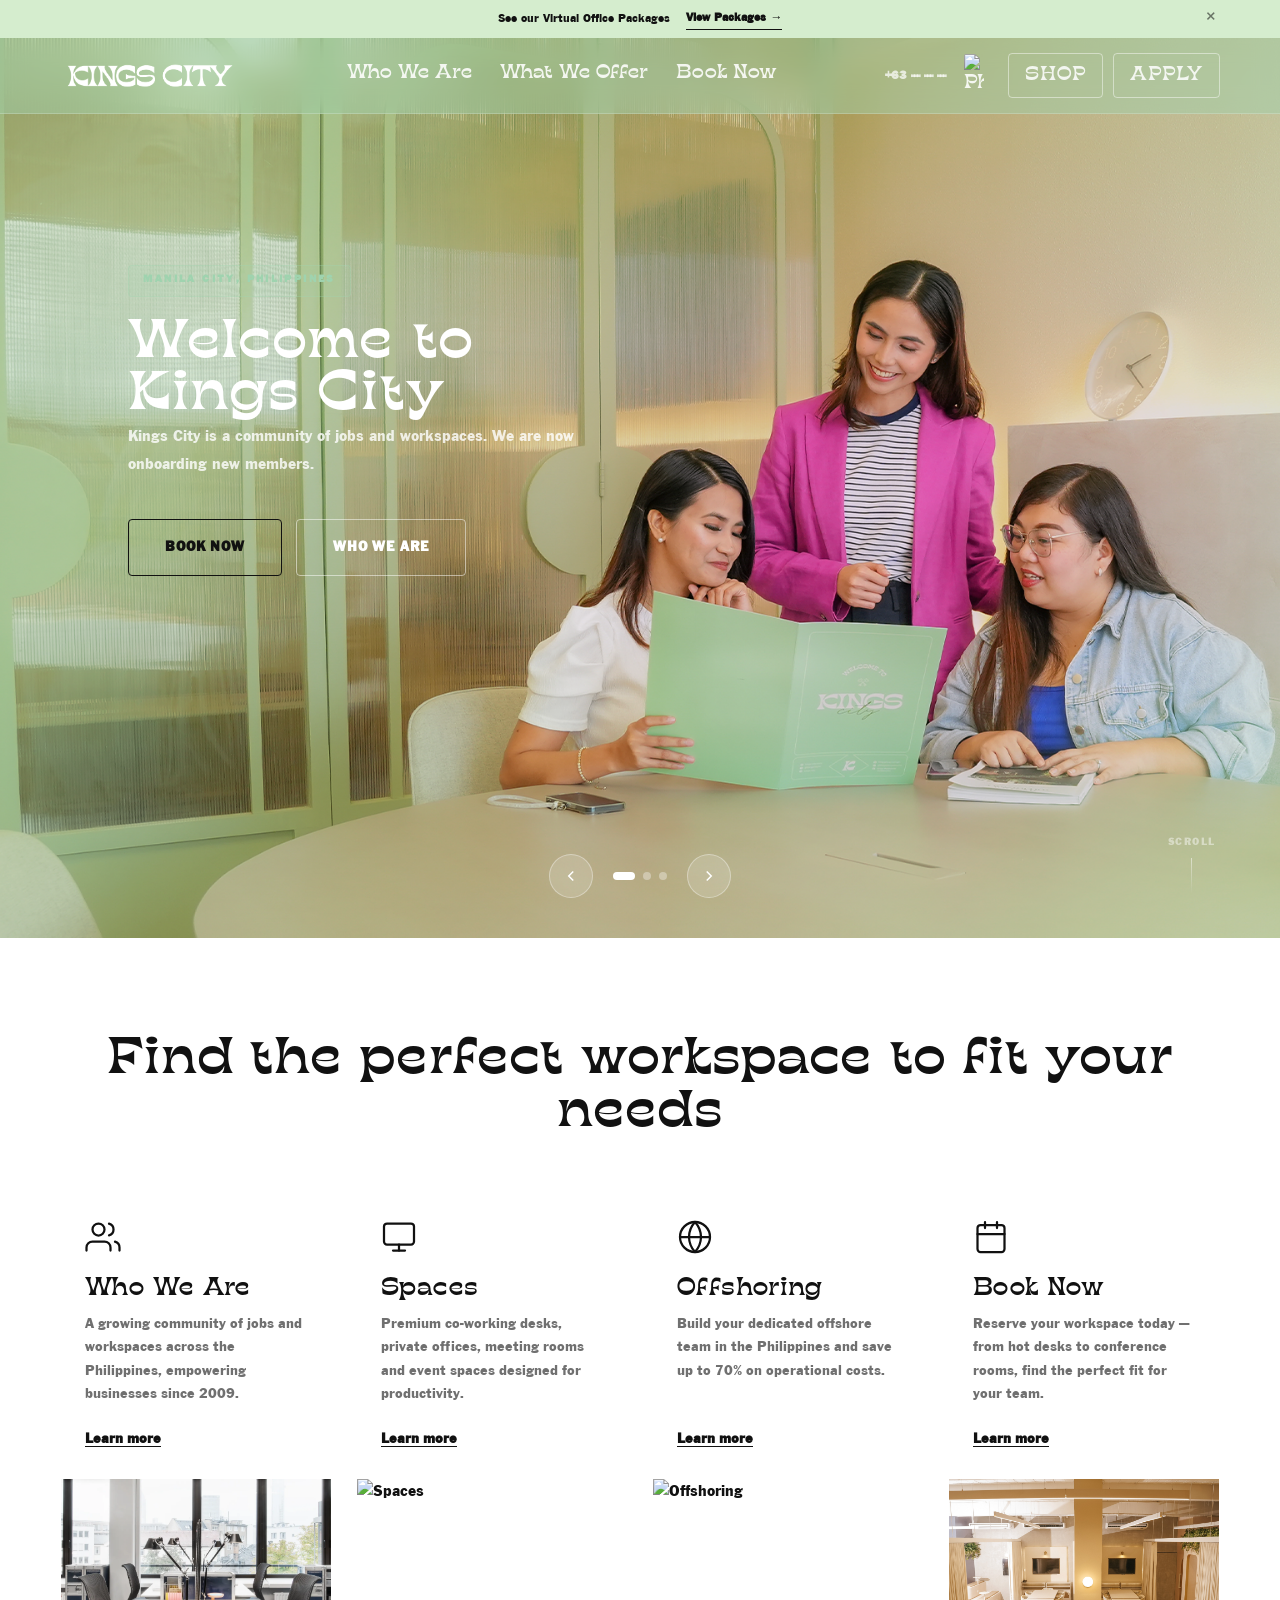
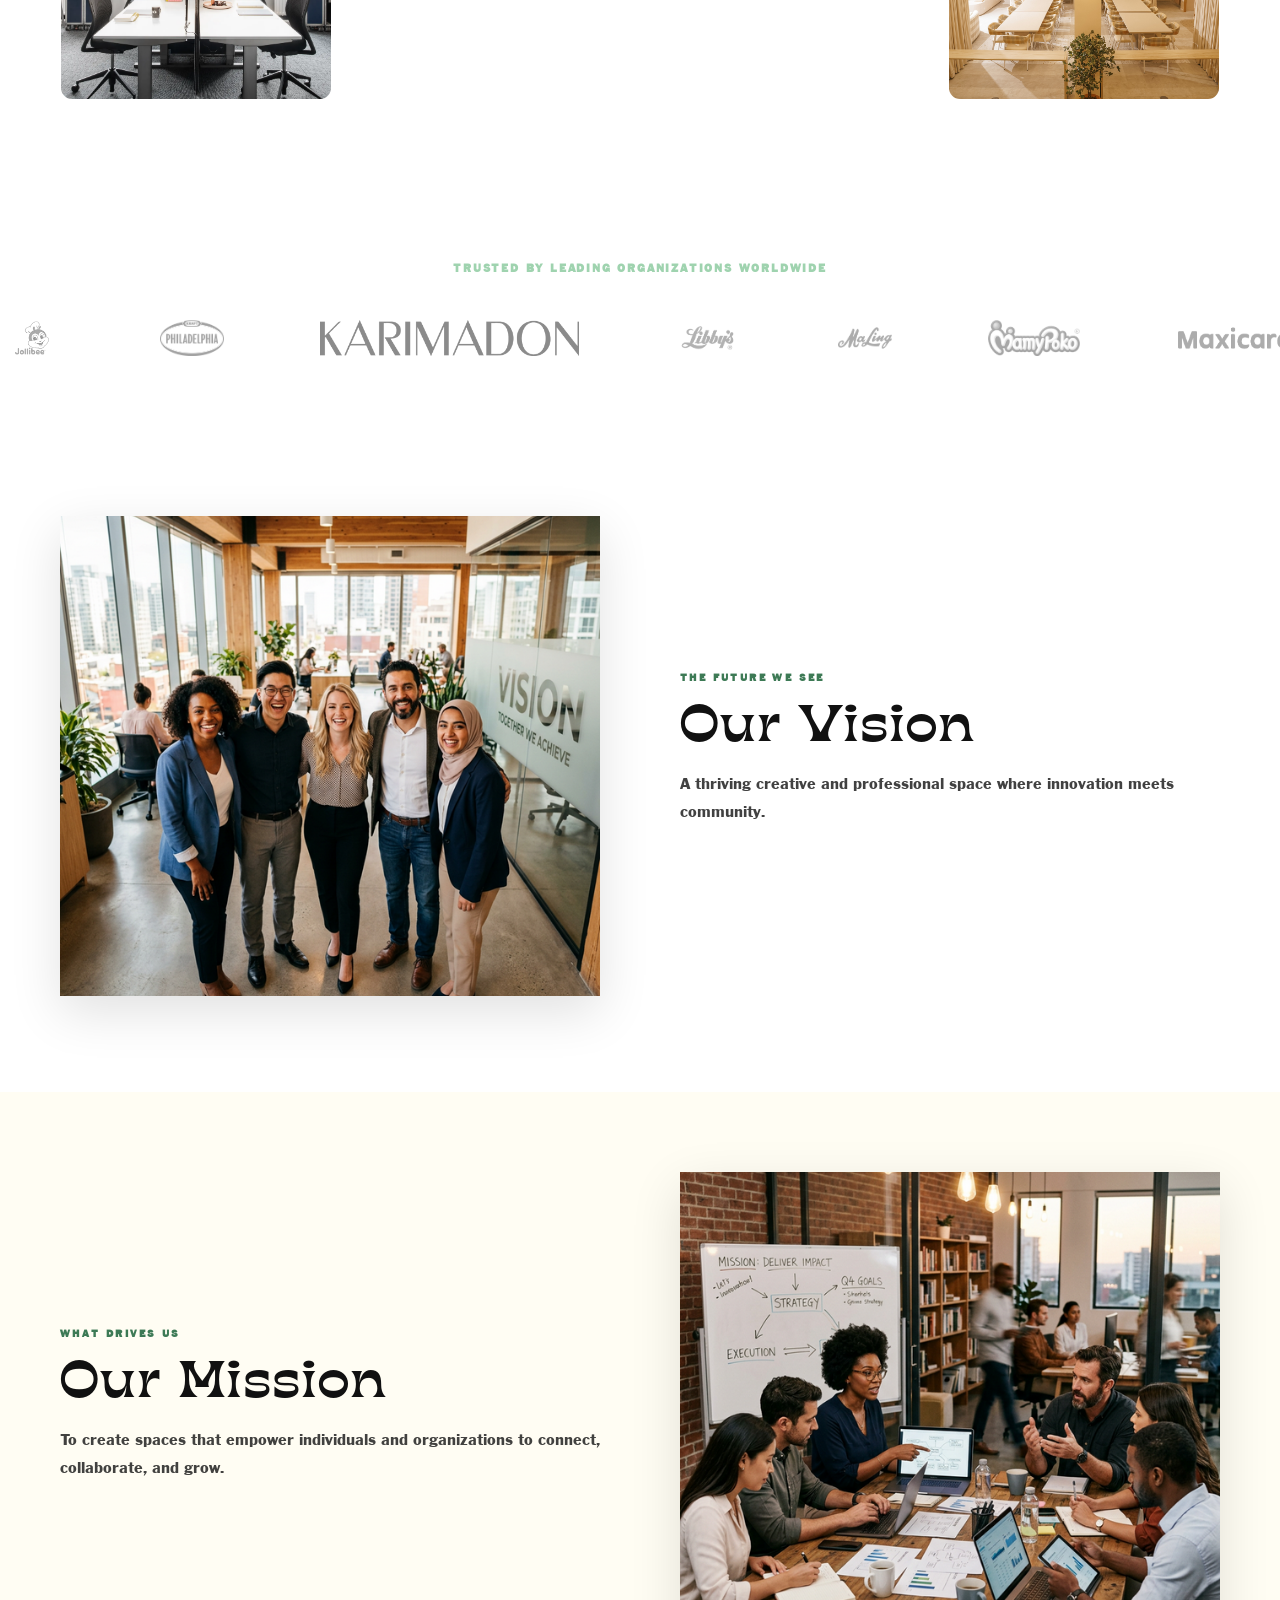
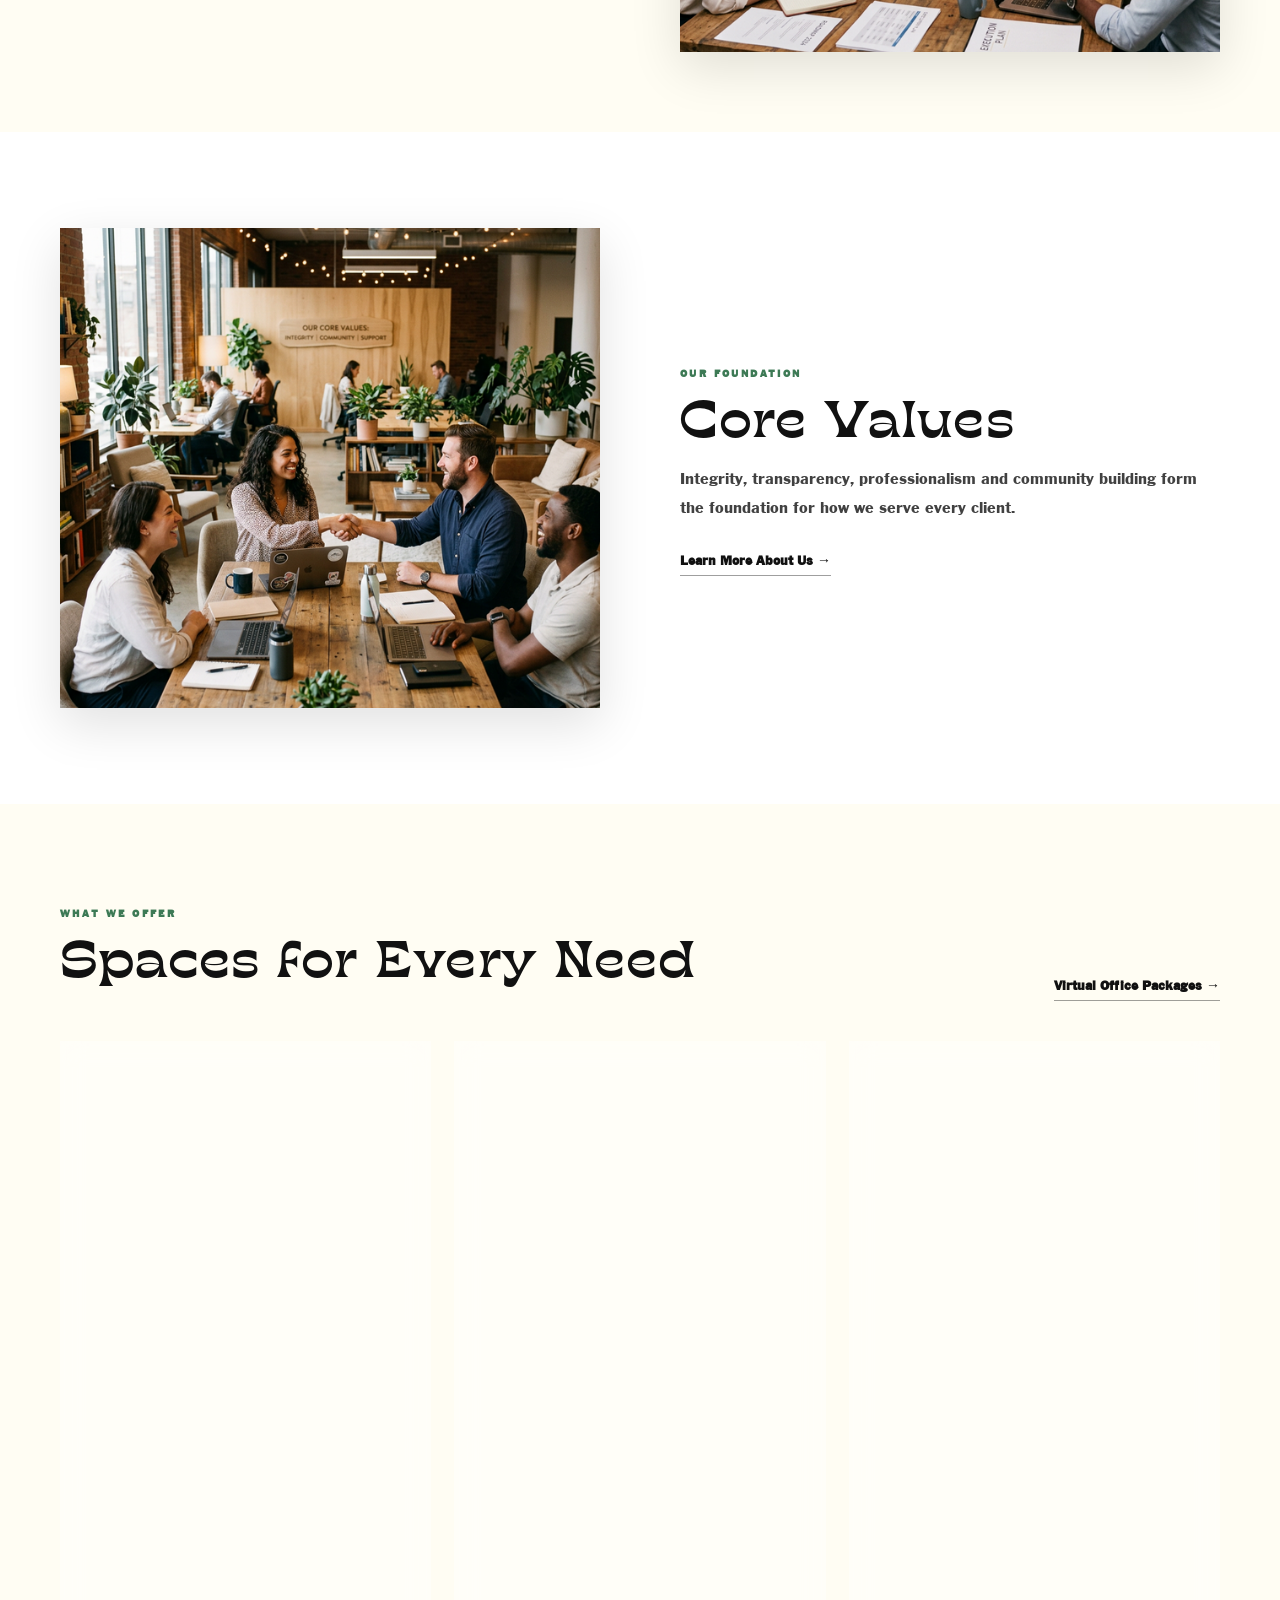
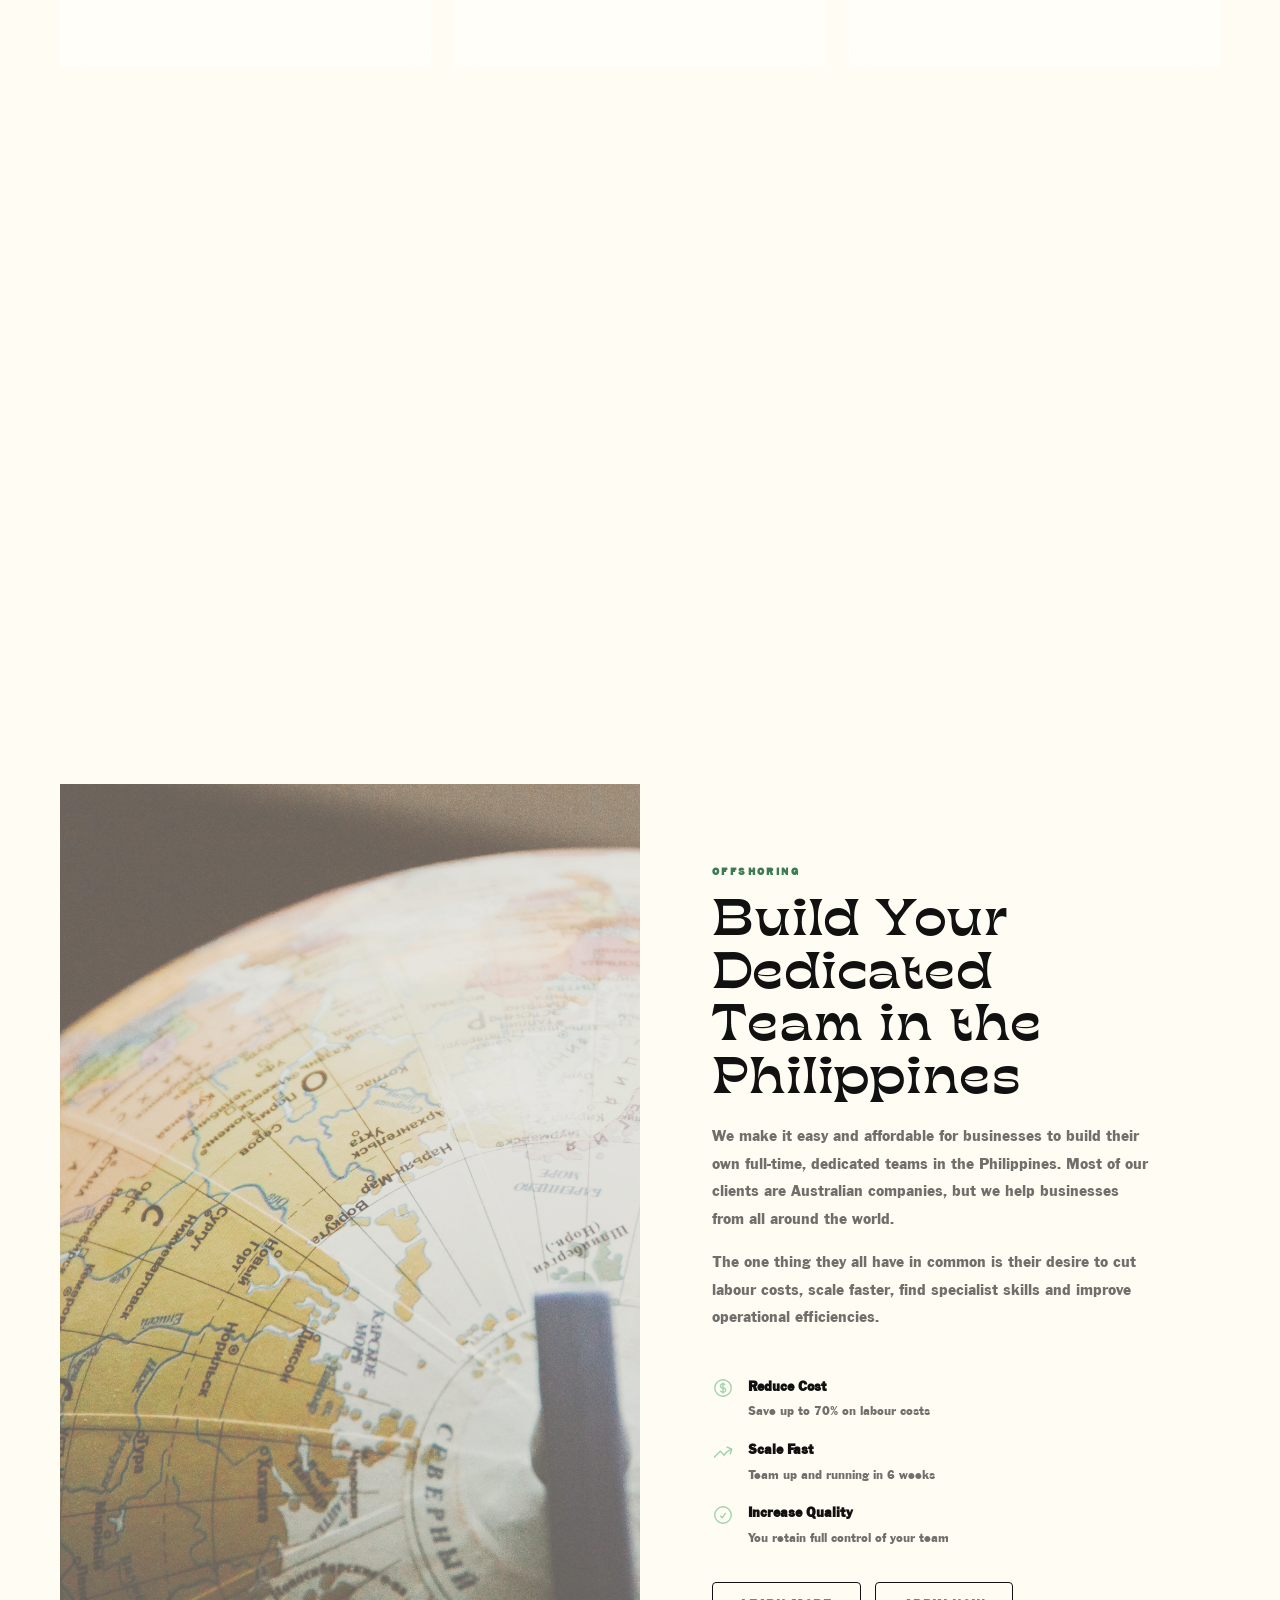
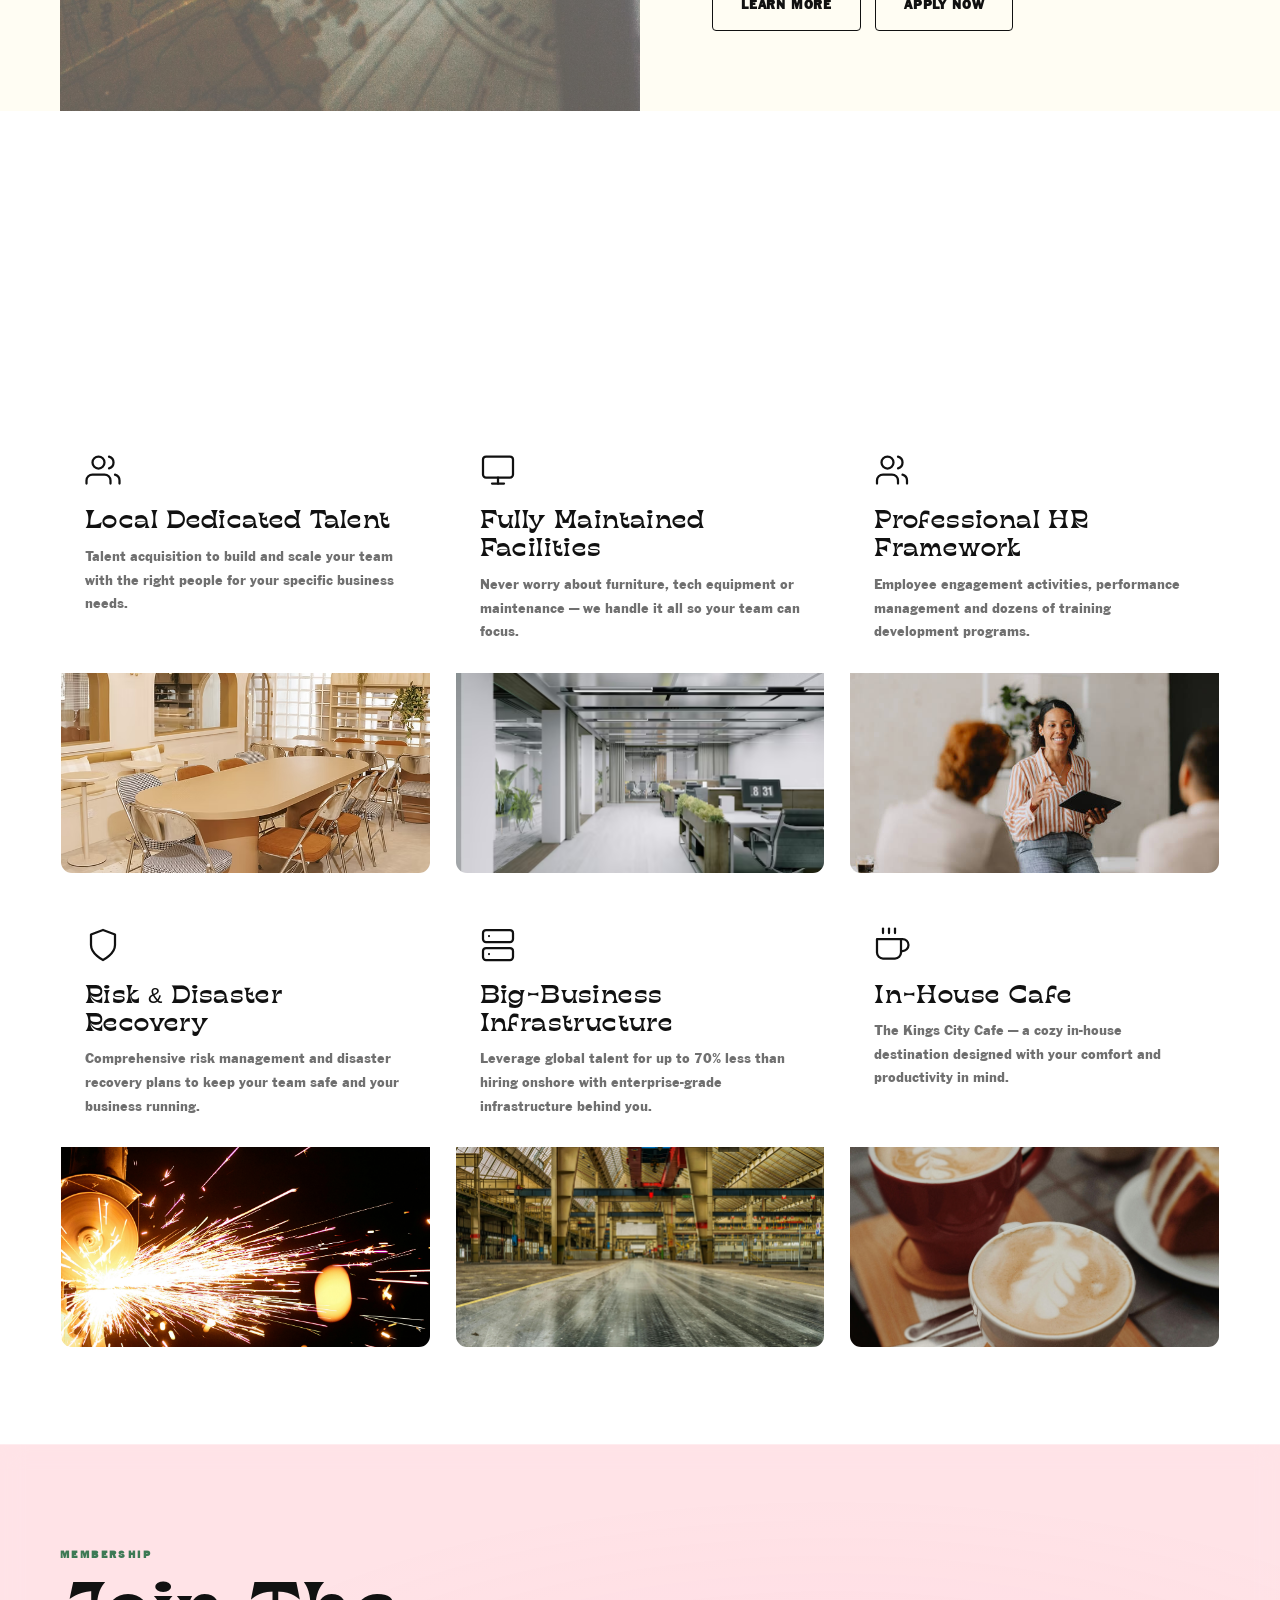
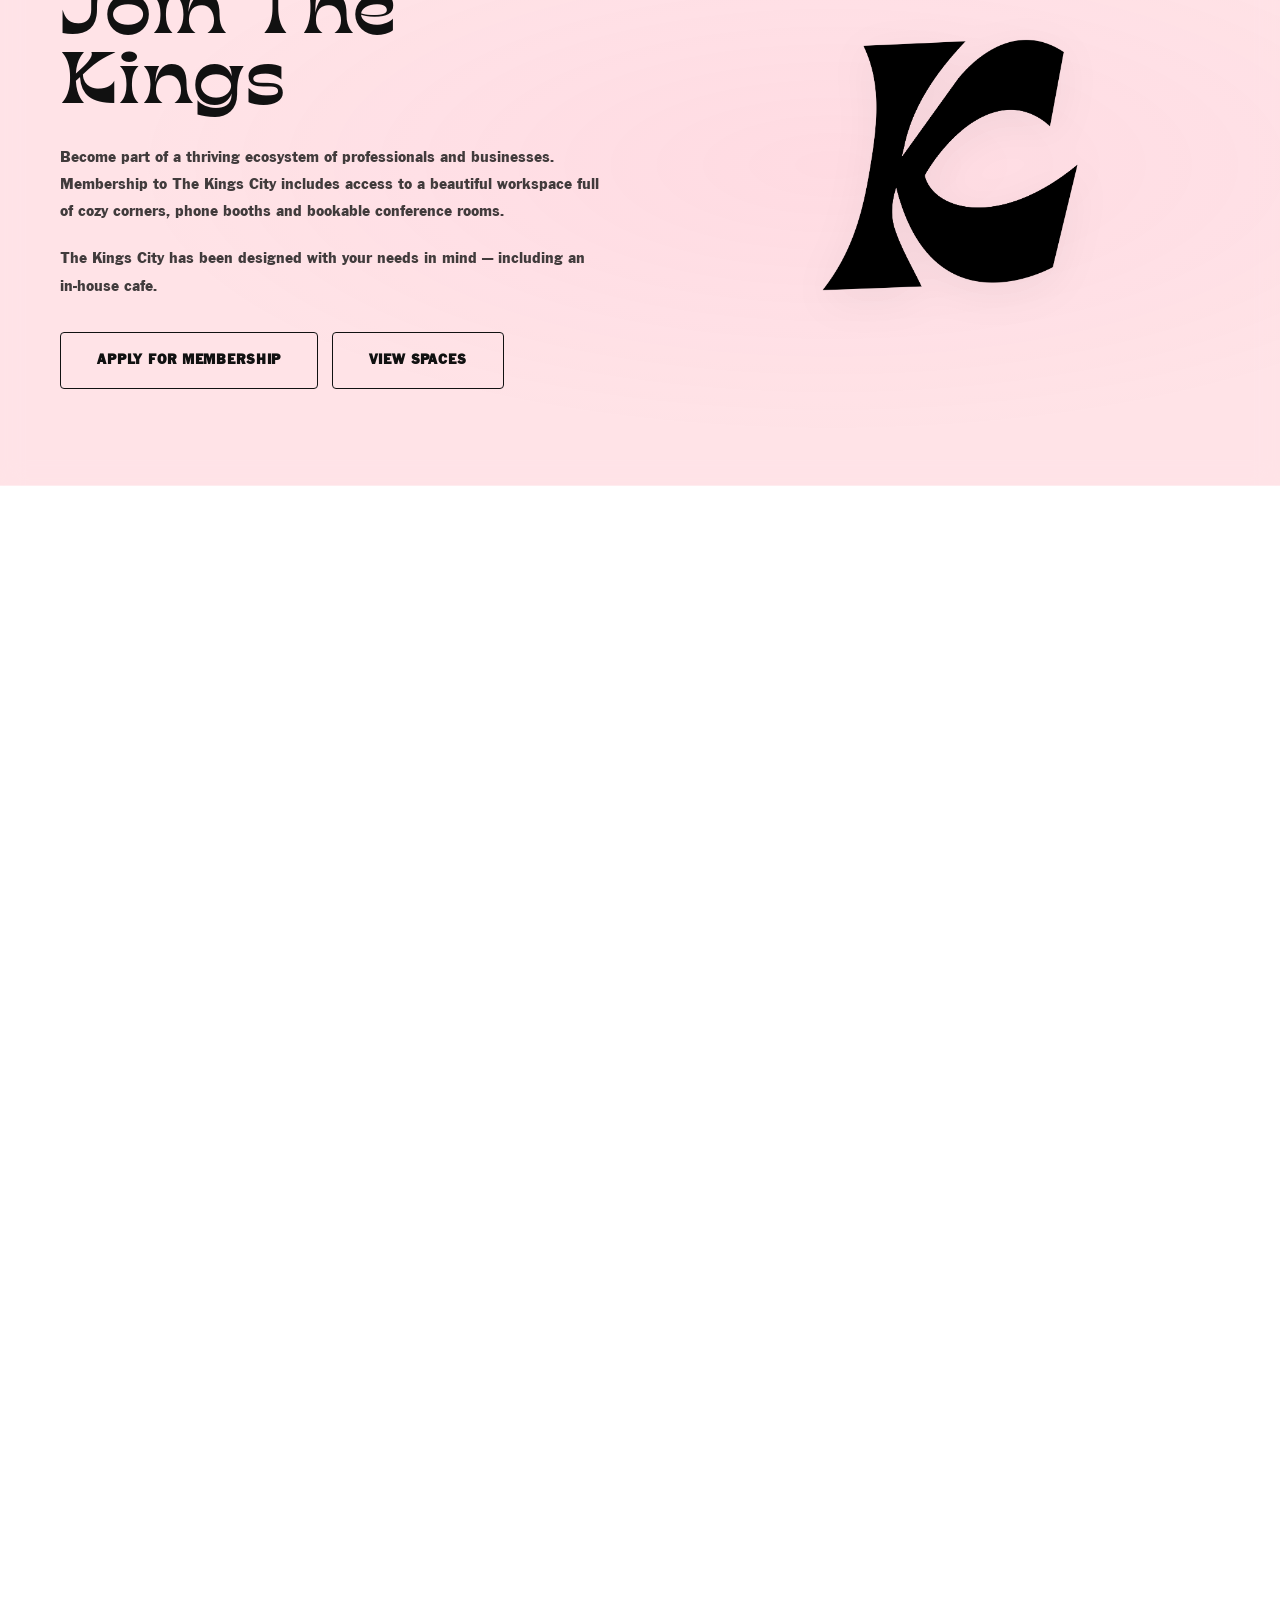
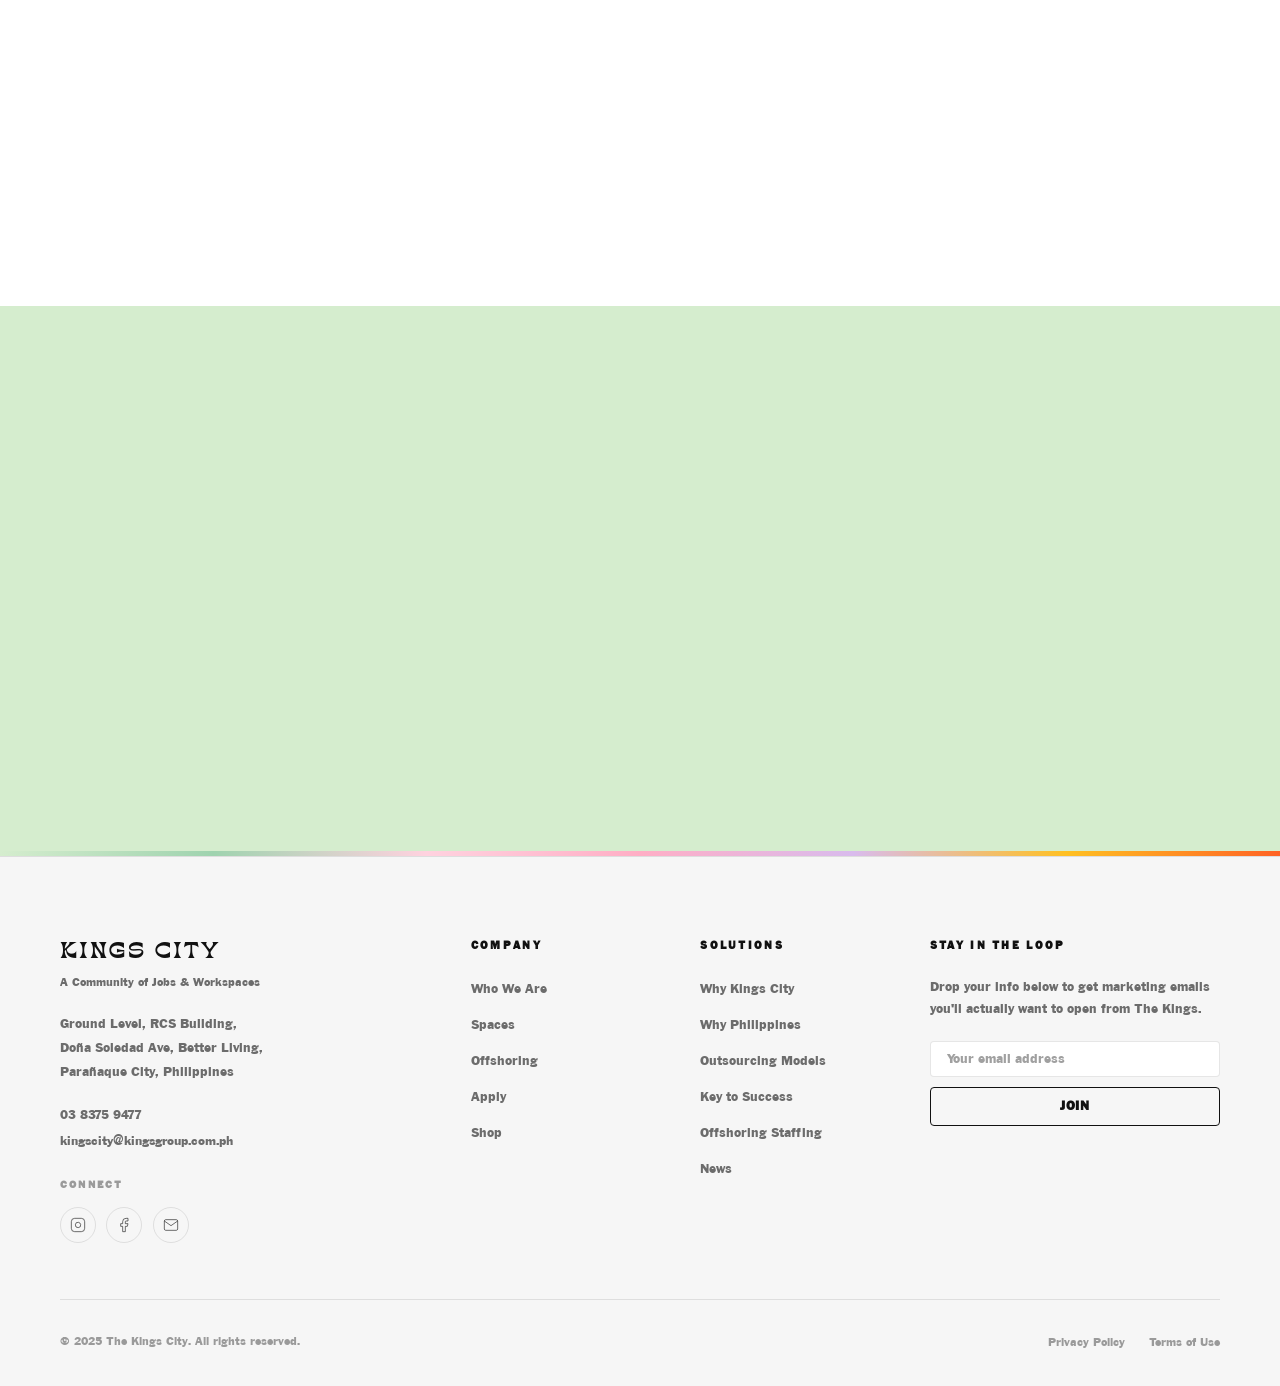
==== commit 57c159b8: "Redesign updates" ====
--- a/index.html
+++ b/index.html
@@ -10,7 +10,7 @@
     <link rel="preconnect" href="https://fonts.googleapis.com">
     <link rel="preconnect" href="https://fonts.gstatic.com" crossorigin>
     <link
-        href="https://fonts.googleapis.com/css2?family=Libre+Franklin:ital,wght@0,300;0,400;0,500;0,600;0,700;1,400&family=Great+Vibes&display=swap"
+        href="https://fonts.googleapis.com/css2?family=Great+Vibes&display=swap"
         rel="stylesheet">
     <link rel="stylesheet" href="css/main.css">
     <link rel="stylesheet" href="css/footer.css">
@@ -291,7 +291,10 @@
         }
 
         .browse-card {
-            background: #f7f7f7;
+            background: rgba(255, 255, 255, 0.45);
+            backdrop-filter: blur(12px);
+            -webkit-backdrop-filter: blur(12px);
+            border: 1px solid rgba(255, 255, 255, 0.3);
             border-radius: 12px;
             overflow: hidden;
             display: flex;
@@ -433,13 +436,15 @@
         }
 
         .sp-card {
-            background: #fff;
+            background: rgba(255, 255, 255, 0.45);
+            backdrop-filter: blur(12px);
+            -webkit-backdrop-filter: blur(12px);
+            border: 1px solid rgba(255, 255, 255, 0.3);
             border-radius: var(--radius-xl);
             overflow: hidden;
-            border: 1px solid var(--ink-10);
             display: flex;
             flex-direction: column;
-            transition: box-shadow .3s var(--ease), transform .3s var(--ease);
+            transition: box-shadow .3s var(--ease), transform .3s var(--ease), background .25s var(--ease);
         }
 
         .sp-card:hover {
@@ -631,7 +636,10 @@
         }
 
         .diff-card {
-            background: #f7f7f7;
+            background: rgba(255, 255, 255, 0.45);
+            backdrop-filter: blur(12px);
+            -webkit-backdrop-filter: blur(12px);
+            border: 1px solid rgba(255, 255, 255, 0.3);
             border-radius: 12px;
             overflow: hidden;
             display: flex;
@@ -697,9 +705,14 @@
 
         /* Showcase */
         .showcase-sec {
-            background: var(--clr-pink-lt);
+            background: rgba(255, 210, 223, 0.6);
+            backdrop-filter: blur(12px);
+            -webkit-backdrop-filter: blur(12px);
             position: relative;
-            overflow: hidden
+            overflow: hidden;
+            border-top: 1px solid rgba(255, 255, 255, 0.3);
+            border-bottom: 1px solid rgba(255, 255, 255, 0.3);
+            width: 100%;
         }
 
         .showcase-sec::before {
@@ -707,7 +720,7 @@
             position: absolute;
             inset: 0;
             background: radial-gradient(ellipse at 65% 50%, var(--clr-pink-md) 0%, transparent 60%);
-            opacity: .25;
+            opacity: .15;
             pointer-events: none;
         }
 
@@ -721,70 +734,49 @@
         }
 
         .showcase-title {
-            font-family: var(--f-script);
-            font-size: clamp(2.4rem, 5vw, 4.5rem);
-            font-weight: 700;
+            font-family: var(--f-kish);
+            font-size: clamp(2.4rem, 5vw, 4rem);
+            font-weight: 400;
             color: var(--clr-dark);
-            line-height: 1.1
-        }
-
-        .showcase-text p {
-            font-size: .9375rem;
-            margin-bottom: 1rem
+            line-height: 1.1;
+            margin-bottom: 1.5rem;
+            text-transform: none;
+        }
+
+        .showcase-content p {
+            font-family: var(--f-body);
+            font-size: 1rem;
+            margin-bottom: 1.25rem;
+            line-height: 1.7;
+            color: var(--ink-80);
         }
 
         .showcase-ctas {
             display: flex;
             gap: .875rem;
             flex-wrap: wrap;
-            margin-top: 1.75rem
-        }
-
-        .ring-outer {
-            width: 300px;
-            height: 300px;
-            border-radius: 50%;
-            border: 1.5px solid rgba(0, 0, 0, .12);
+            margin-top: 2rem;
+            font-family: var(--f-body);
+        }
+
+        .showcase-logo-wrap {
             display: flex;
             align-items: center;
             justify-content: center;
-            margin: 0 auto;
-            animation: ringP 5s ease-in-out infinite;
-        }
-
-        .ring-inner {
-            width: 240px;
-            height: 240px;
-            border-radius: 50%;
-            border: 1.5px solid rgba(0, 0, 0, .08);
-            display: flex;
-            align-items: center;
-            justify-content: center;
-            background: rgba(255, 255, 255, .3);
-            animation: ringP 5s 1.5s ease-in-out infinite;
-        }
-
-        @keyframes ringP {
-
-            0%,
-            100% {
-                transform: scale(1);
-                opacity: .6
-            }
-
-            50% {
-                transform: scale(1.04);
-                opacity: 1
-            }
-        }
-
-        .ring-text {
-            font-family: var(--f-script);
-            font-size: 2.2rem;
-            font-weight: 700;
-            color: var(--clr-dark);
-            opacity: .8;
-            text-align: center;
+            padding: 2rem;
+        }
+
+        .showcase-logo-img {
+            max-width: 320px;
+            width: 100%;
+            height: auto;
+            filter: drop-shadow(0 10px 20px rgba(0,0,0,0.05));
+            animation: logoFloat 6s ease-in-out infinite;
+        }
+
+        @keyframes logoFloat {
+            0%, 100% { transform: translateY(0); }
+            50% { transform: translateY(-15px); }
         }
 
         /* Editorial Section (Clean / Borderless) */
@@ -824,21 +816,19 @@
             border: none !important;
             border-radius: 0 !important;
             box-shadow: none !important;
-        }
-
-        .featured-editorial:hover {
-            box-shadow: none !important;
-            transform: none !important;
+            align-items: stretch;
         }
 
         .featured-img {
-            height: clamp(300px, 45vh, 520px);
+            min-height: 480px;
             overflow: hidden;
             position: relative;
             border-radius: 0 !important;
         }
 
         .featured-img img {
+            position: absolute;
+            inset: 0;
             width: 100%;
             height: 100%;
             object-fit: cover;
@@ -855,7 +845,8 @@
             display: flex;
             flex-direction: column;
             justify-content: center;
-            background: #fff; 
+            background: #fff;
+            height: 100%;
         }
 
         .featured-content .eyebrow {
@@ -884,45 +875,54 @@
             grid-template-columns: repeat(3, 1fr);
             gap: 2.5rem;
             padding-top: 1rem;
-            border: none !important;
         }
 
         .editorial-card {
+            background: rgba(255, 255, 255, 0.45);
+            backdrop-filter: blur(12px);
+            -webkit-backdrop-filter: blur(12px);
+            border: 1px solid rgba(255, 255, 255, 0.3);
+            border-radius: 12px;
+            overflow: hidden;
             display: flex;
             flex-direction: column;
-            border: none !important;
-            border-radius: 0 !important;
-            box-shadow: none !important;
+            transition: box-shadow .3s var(--ease), transform .3s var(--ease), background .25s var(--ease);
         }
 
         .editorial-card:hover {
-            transform: none !important;
+            box-shadow: 0 16px 48px rgba(0, 0, 0, .08);
+            transform: translateY(-5px);
+            background: #ffd2df;
         }
 
         .editorial-card-img {
             width: 100%;
             aspect-ratio: 16 / 10;
             overflow: hidden;
-            margin-bottom: 1.75rem;
             border-radius: 0 !important;
-            box-shadow: none !important;
         }
 
         .editorial-card-img img {
             width: 100%;
             height: 100%;
             object-fit: cover;
-            border-radius: 0 !important;
-            transition: none !important;
+            transition: transform .6s var(--ease);
         }
 
         .editorial-card:hover .editorial-card-img img {
-            transform: none !important;
+            transform: scale(1.05);
+        }
+
+        .editorial-card-body {
+            padding: 1.75rem 1.5rem 2rem;
+            display: flex;
+            flex-direction: column;
+            flex: 1;
         }
 
         .editorial-card h4 {
             font-family: var(--f-kish);
-            font-size: 1.8rem;
+            font-size: 1.35rem;
             font-weight: 400;
             margin-bottom: 0.85rem;
             color: var(--clr-dark);
@@ -932,11 +932,16 @@
         }
 
         .editorial-card p {
-            font-size: 0.95rem;
+            font-size: 0.92rem;
             margin-bottom: 1.5rem;
-            line-height: 1.65;
+            line-height: 1.6;
             color: var(--ink-60);
             flex-grow: 1;
+        }
+
+        .editorial-card .link-arrow {
+            border-bottom: none;
+            align-self: flex-end;
         }
 
         @media(max-width: 1024px) {
@@ -1860,7 +1865,7 @@
     <section class="showcase-sec section-pad" id="join">
         <div class="container">
             <div class="showcase-wrap">
-                <div data-reveal>
+                <div class="showcase-content" data-reveal>
                     <span class="eyebrow">Membership</span>
                     <h2 class="showcase-title">Join The Kings</h2>
                     <p>Become part of a thriving ecosystem of professionals and businesses. Membership to The Kings City
@@ -1872,12 +1877,8 @@
                         <a href="html/spaces.html" class="btn btn-outline btn-lg">View Spaces</a>
                     </div>
                 </div>
-                <div data-reveal aria-hidden="true">
-                    <div class="ring-outer">
-                        <div class="ring-inner">
-                            <div class="ring-text">Kings<br>City</div>
-                        </div>
-                    </div>
+                <div class="showcase-logo-wrap" data-reveal aria-hidden="true">
+                    <img src="images/kings_city_logo_icon_black.png" alt="Kings City Logo Icon" class="showcase-logo-img">
                 </div>
             </div>
         </div>
@@ -1891,7 +1892,7 @@
             <header class="editorial-header" data-reveal>
                 <div class="editorial-header-text">
                     <span class="eyebrow">Ideas & Insights</span>
-                    <h2>Work trends and insights</h2>
+                    <h2>Work Trends and Insights</h2>
                 </div>
                 <a href="html/who_we_are.html" class="link-arrow">Read on &rarr;</a>
             </header>
--- a/css/main.css
+++ b/css/main.css
@@ -5,13 +5,20 @@
 ================================================================ */
 
 @font-face {
-  font-family: 'KISH';
-  src: url('../assets/kishtest-boldultrawide.otf') format('opentype');
+  font-family: 'kish-test-webfont';
+  src: url('../assets/fonts/kish-test-webfont/kishtest-boldultrawide.woff') format('woff');
   font-weight: normal;
   font-style: normal;
 }
 
-@import url('https://fonts.googleapis.com/css2?family=Libre+Franklin:ital,wght@0,300;0,400;0,500;0,600;0,700;1,400&family=Great+Vibes&display=swap');
+@font-face {
+  font-family: 'franklin-gothic-webfont';
+  src: url('../assets/fonts/franklin-gothic-webfont/FranklinGothic.woff') format('woff');
+  font-weight: normal;
+  font-style: normal;
+}
+
+@import url('https://fonts.googleapis.com/css2?family=Great+Vibes&display=swap');
 
 :root {
   --clr-green-lt: #d5edce;
@@ -34,10 +41,10 @@
   --ink-20: rgba(17, 17, 17, .20);
   --ink-10: rgba(17, 17, 17, .10);
   --ink-06: rgba(17, 17, 17, .06);
-  --f-head: 'KISH', sans-serif;
-  --f-body: 'Libre Franklin', 'Franklin Gothic Medium', sans-serif;
+  --f-head: 'kish-test-webfont', sans-serif;
+  --f-body: 'franklin-gothic-webfont', sans-serif;
   --f-script: 'Great Vibes', cursive;
-  --f-kish: 'KISH', sans-serif;
+  --f-kish: 'kish-test-webfont', sans-serif;
   --nav-h: 76px;
   --ann-h: 38px;
   --max-w: 1440px;
@@ -469,7 +476,7 @@
 
 /* Announcement */
 .ann-bar {
-  background: var(--clr-green-md);
+  background: #d5edce;
   height: var(--ann-h);
   display: flex;
   align-items: center;
@@ -522,12 +529,16 @@
   width: 100%;
   height: var(--nav-h);
   z-index: 1000;
+  background: rgba(159, 211, 175, 0.45);
+  backdrop-filter: blur(12px);
+  -webkit-backdrop-filter: blur(12px);
+  border-bottom: 1px solid rgba(255, 255, 255, 0.2);
   transition: background var(--t-slow) var(--ease), box-shadow var(--t-slow) var(--ease), top var(--t-base) var(--ease)
 }
 
 .navbar.scrolled {
-  background: rgba(255, 253, 243, .97);
-  box-shadow: 0 1px 0 var(--ink-10);
+  background: rgba(255, 253, 243, 0.85);
+  box-shadow: 0 4px 12px rgba(0, 0, 0, 0.08);
   backdrop-filter: blur(16px);
   -webkit-backdrop-filter: blur(16px)
 }
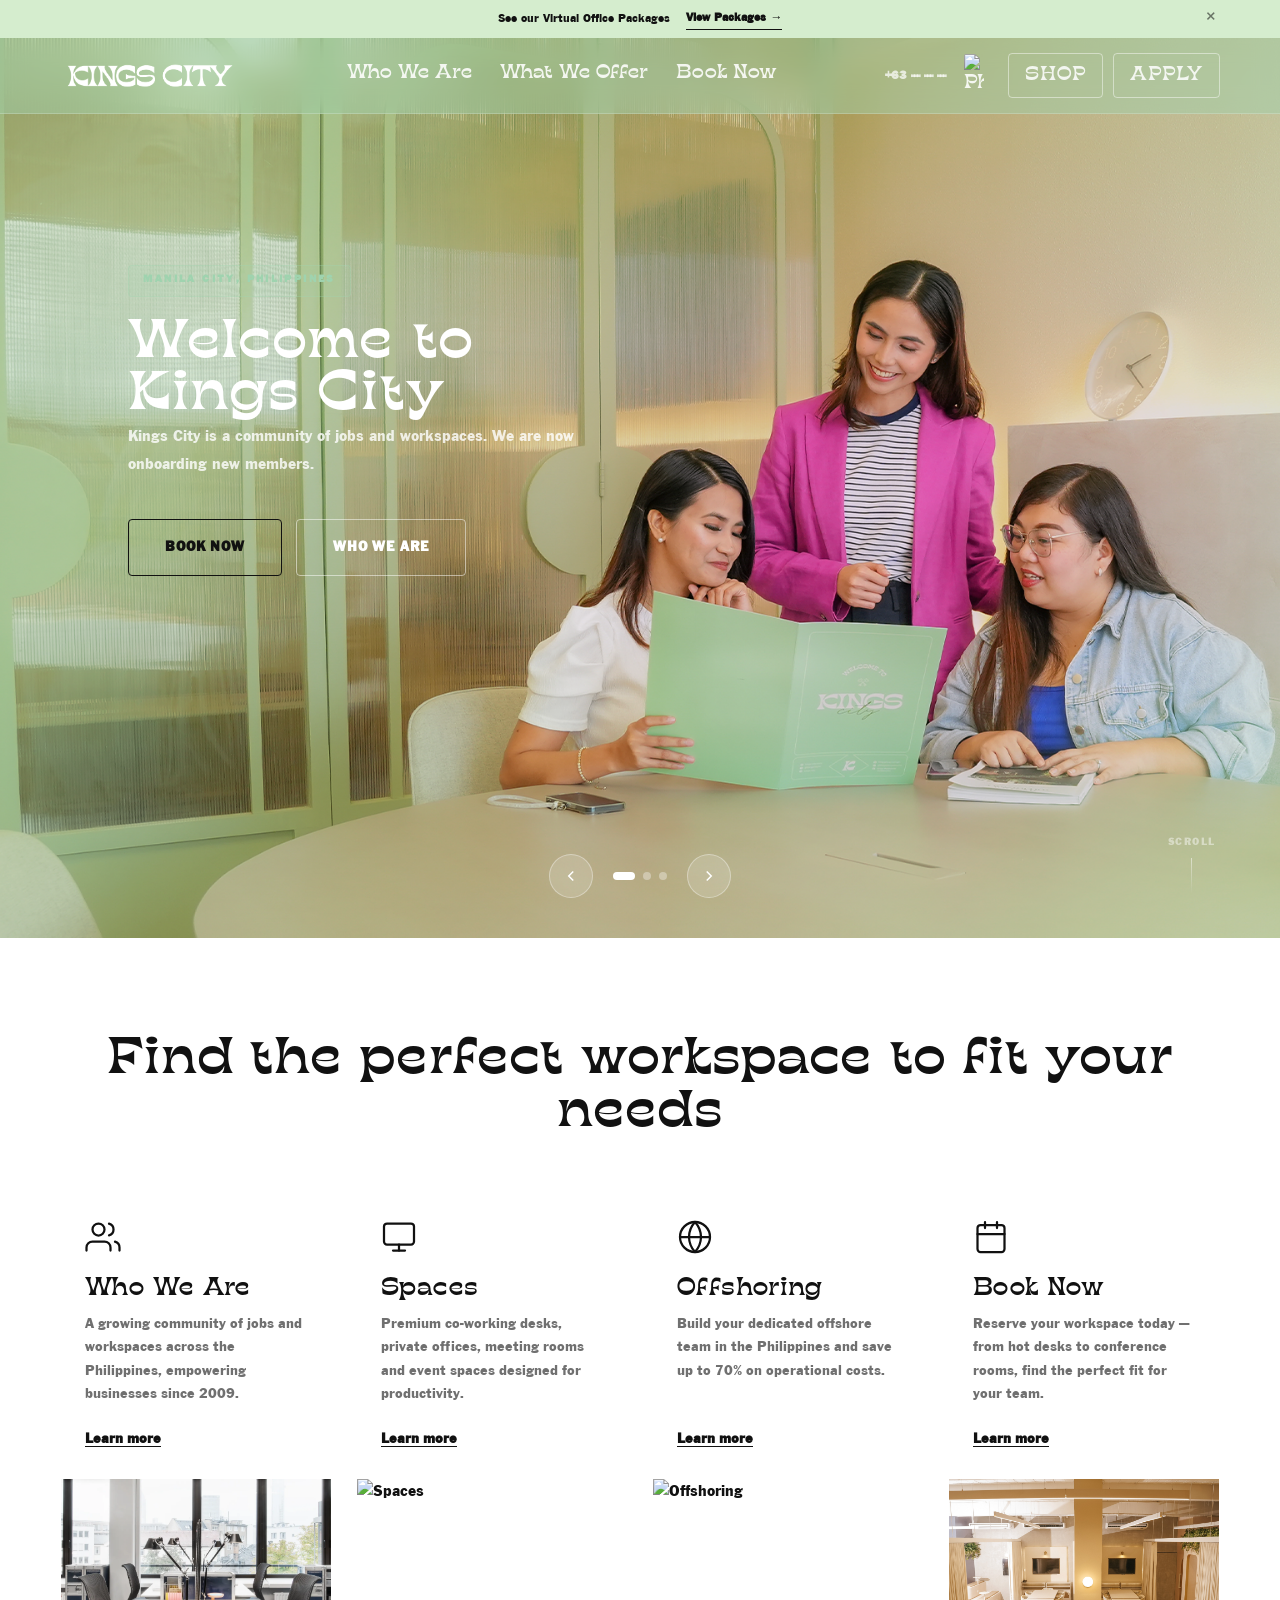
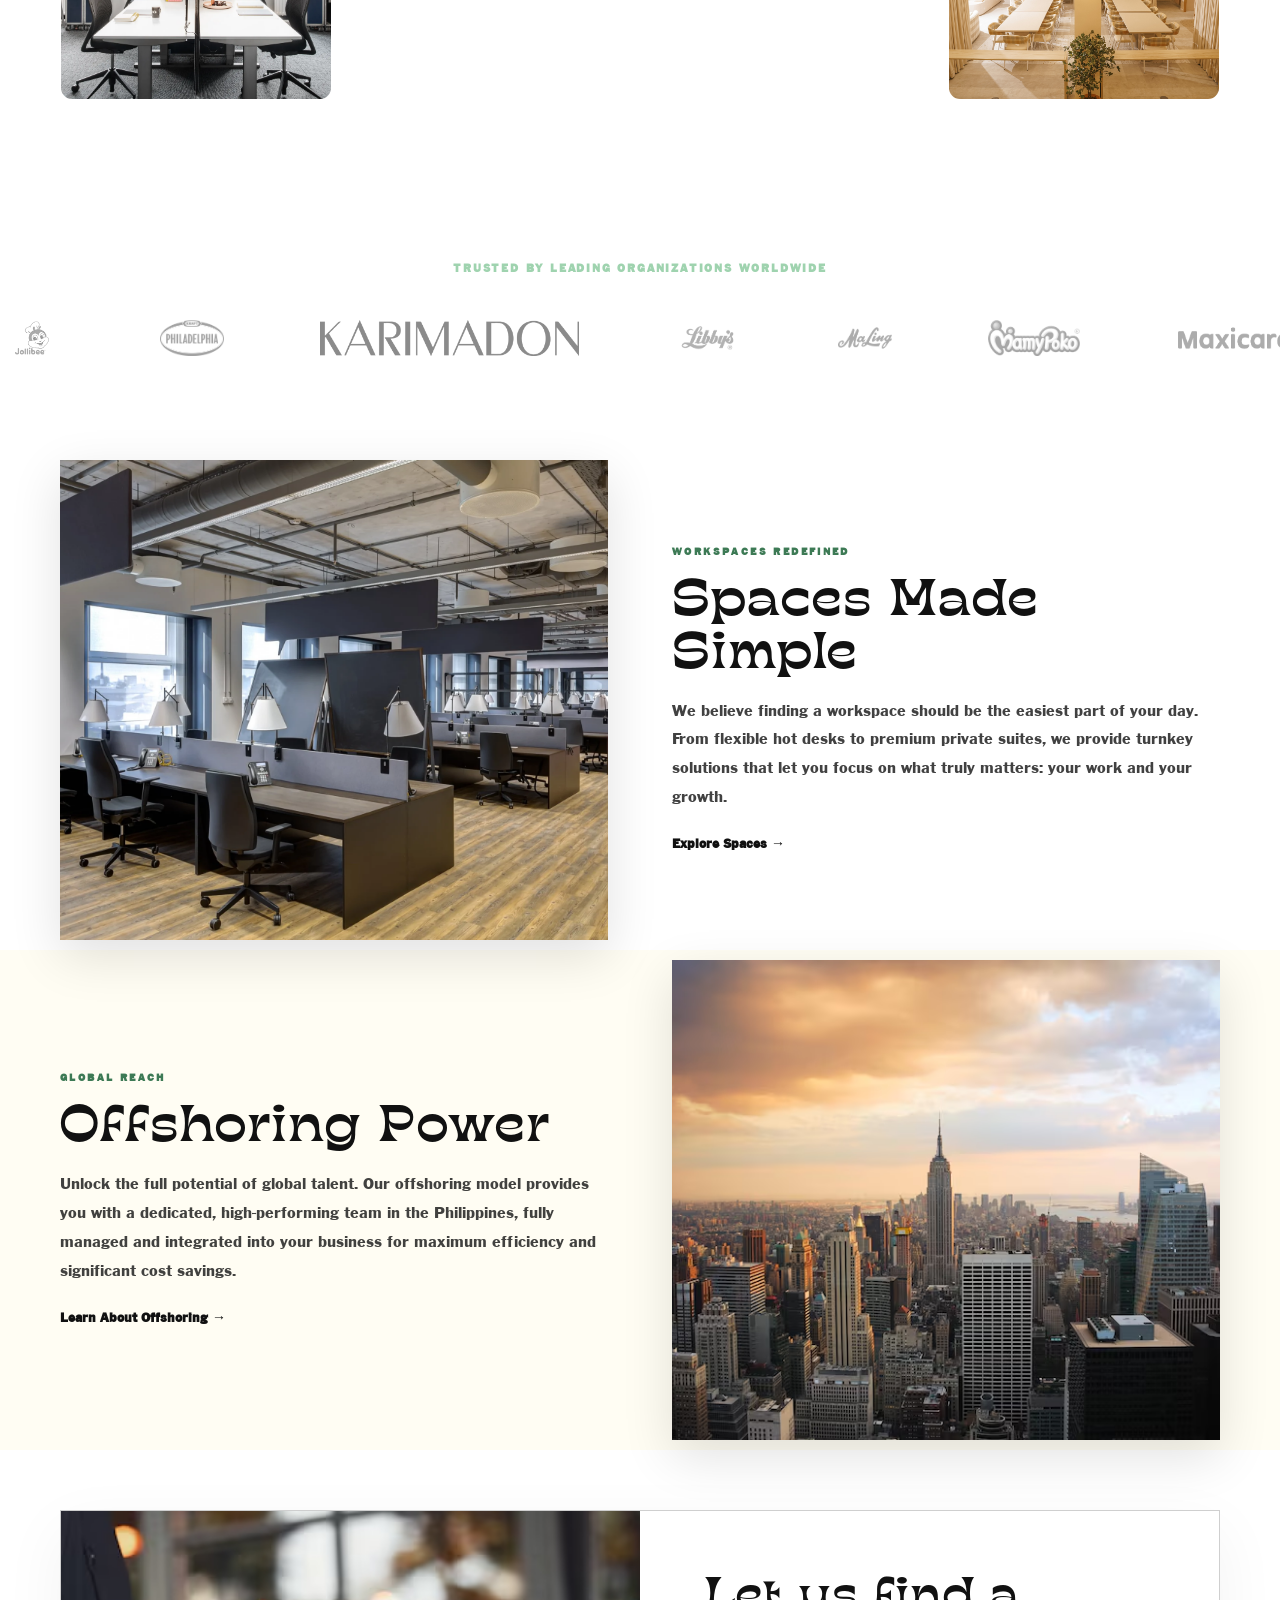
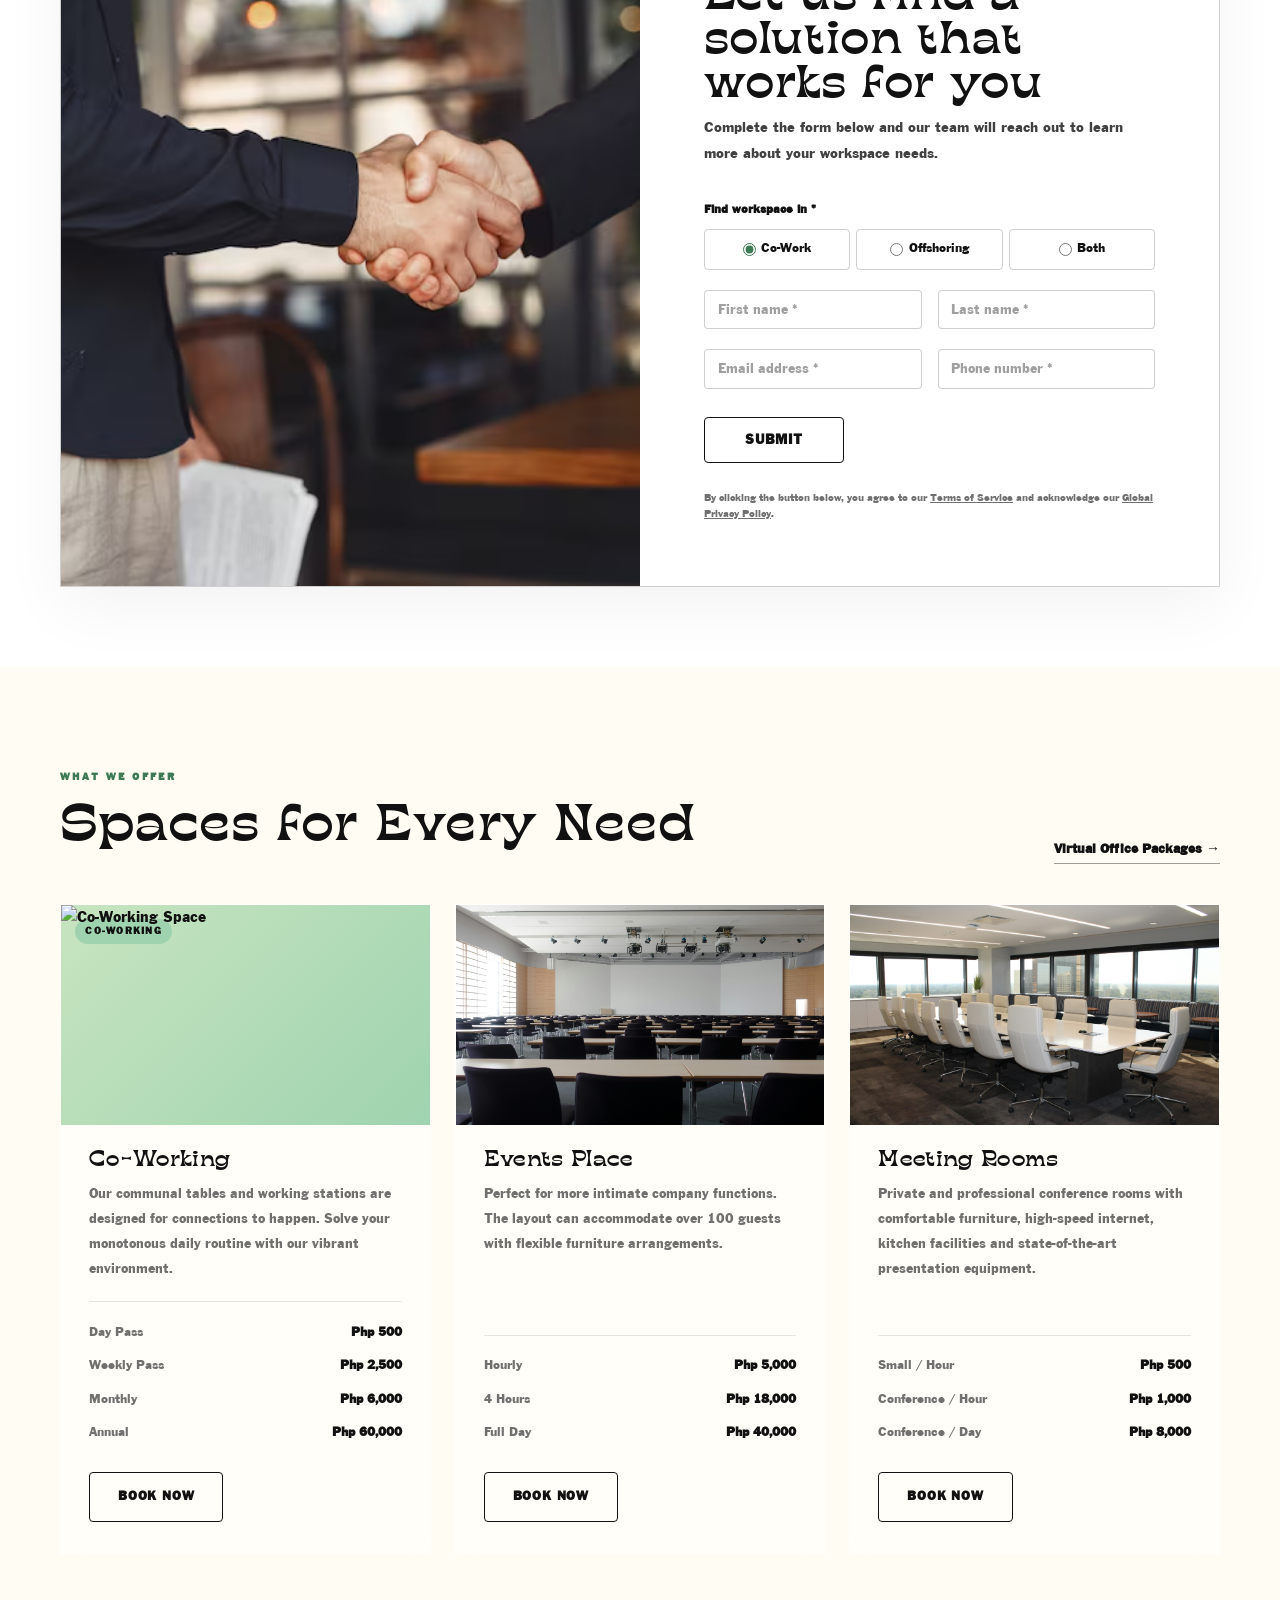
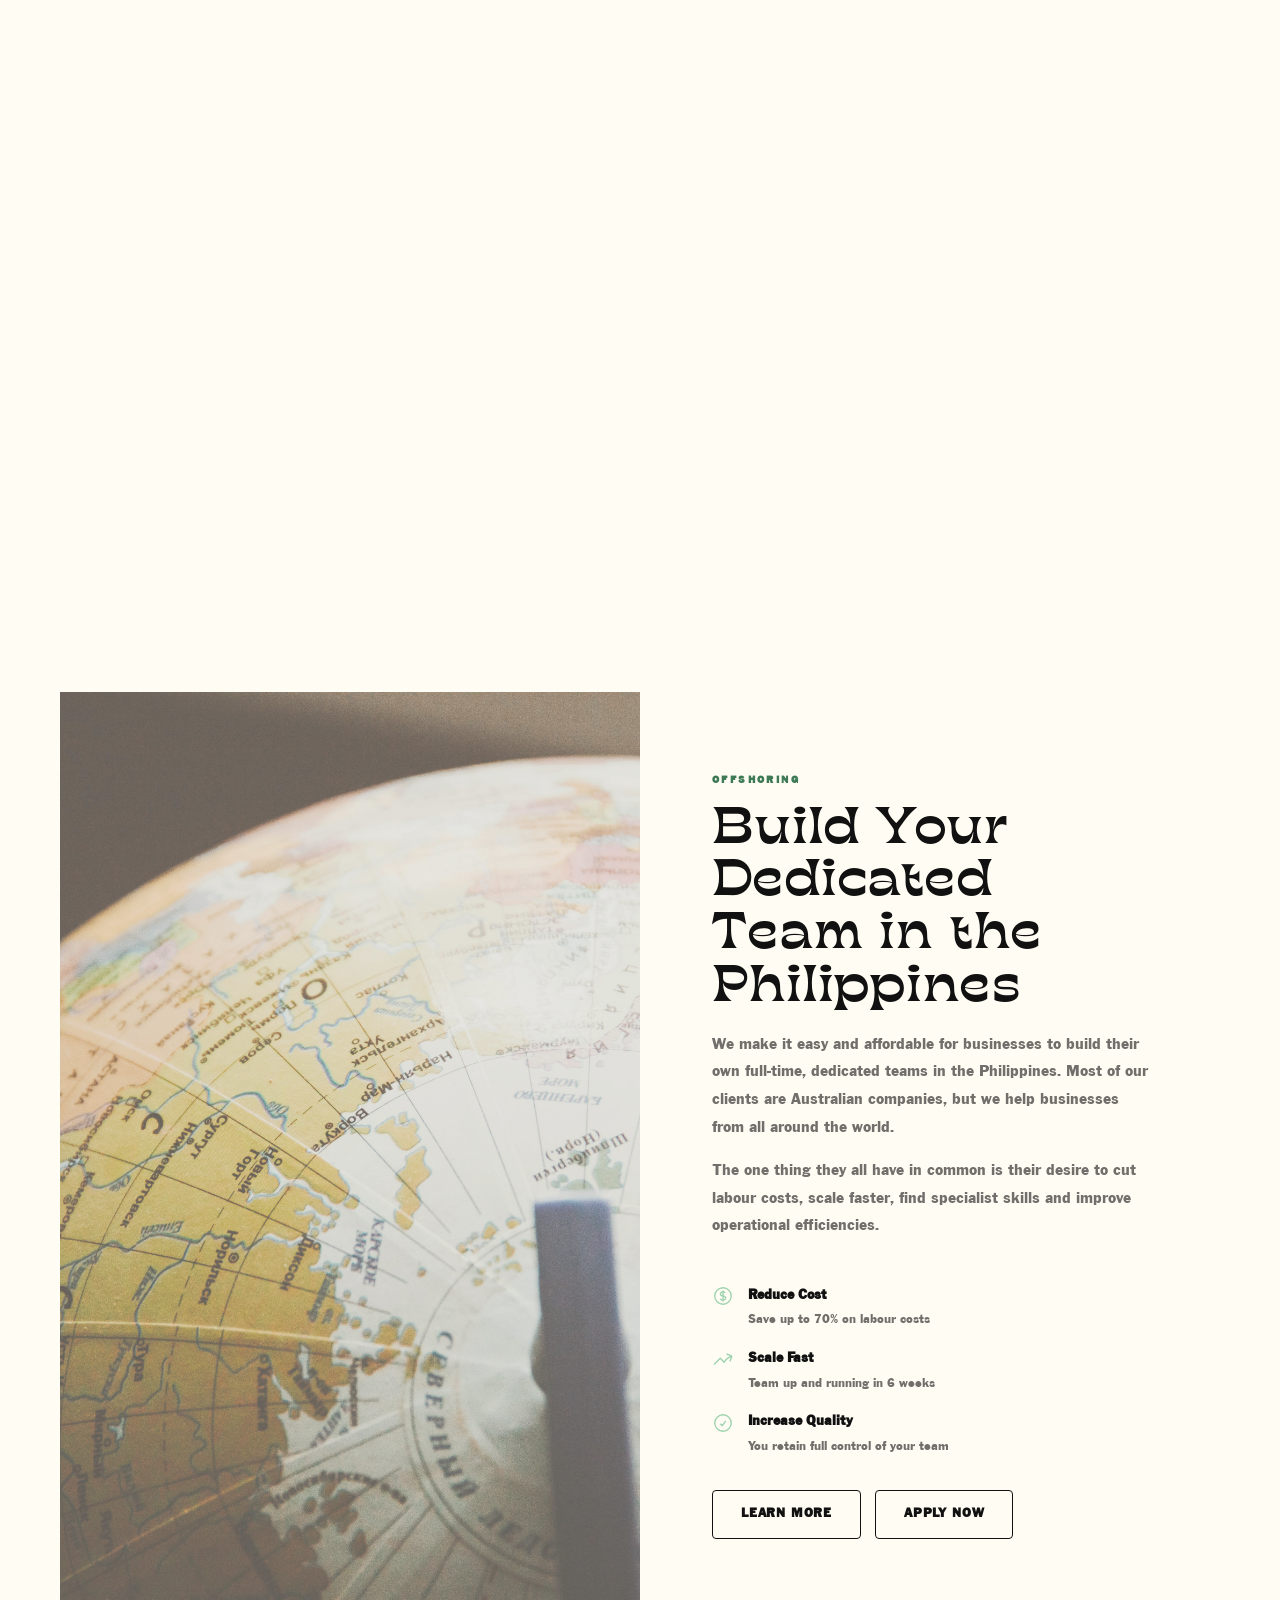
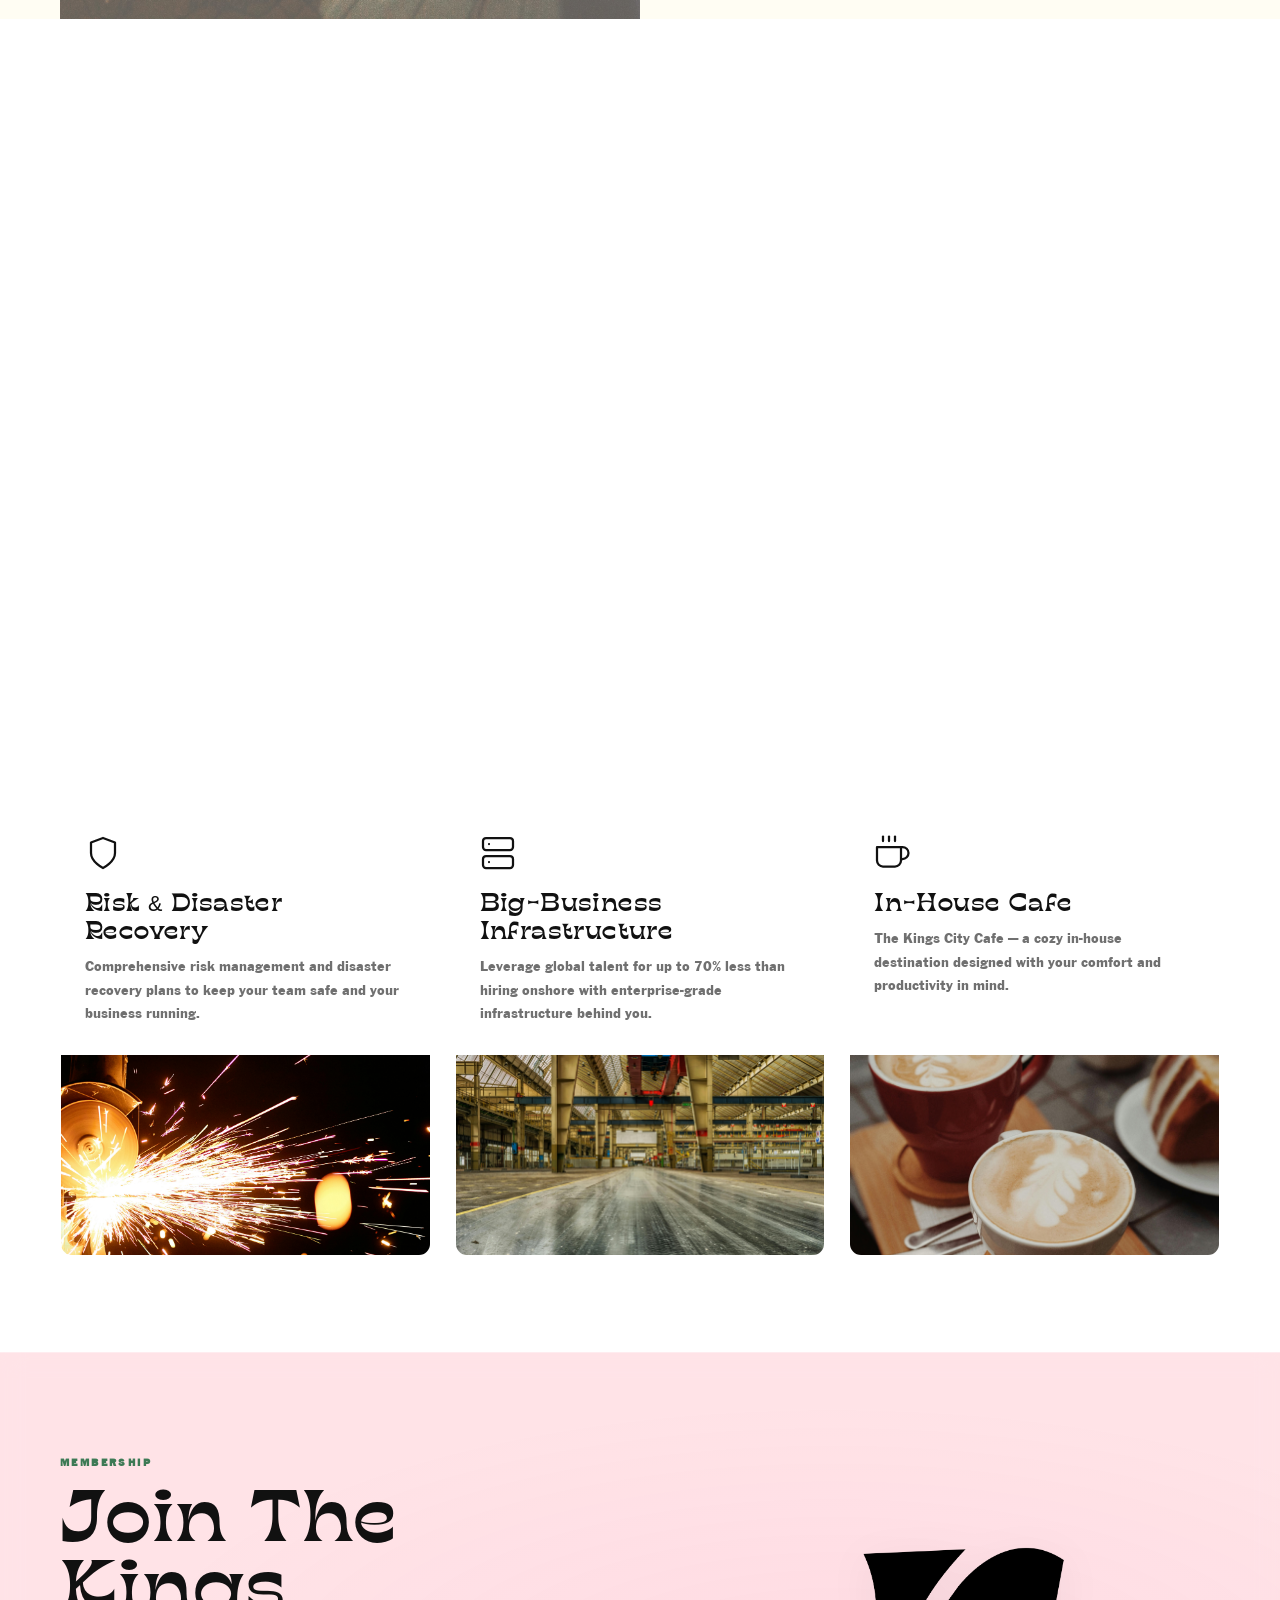
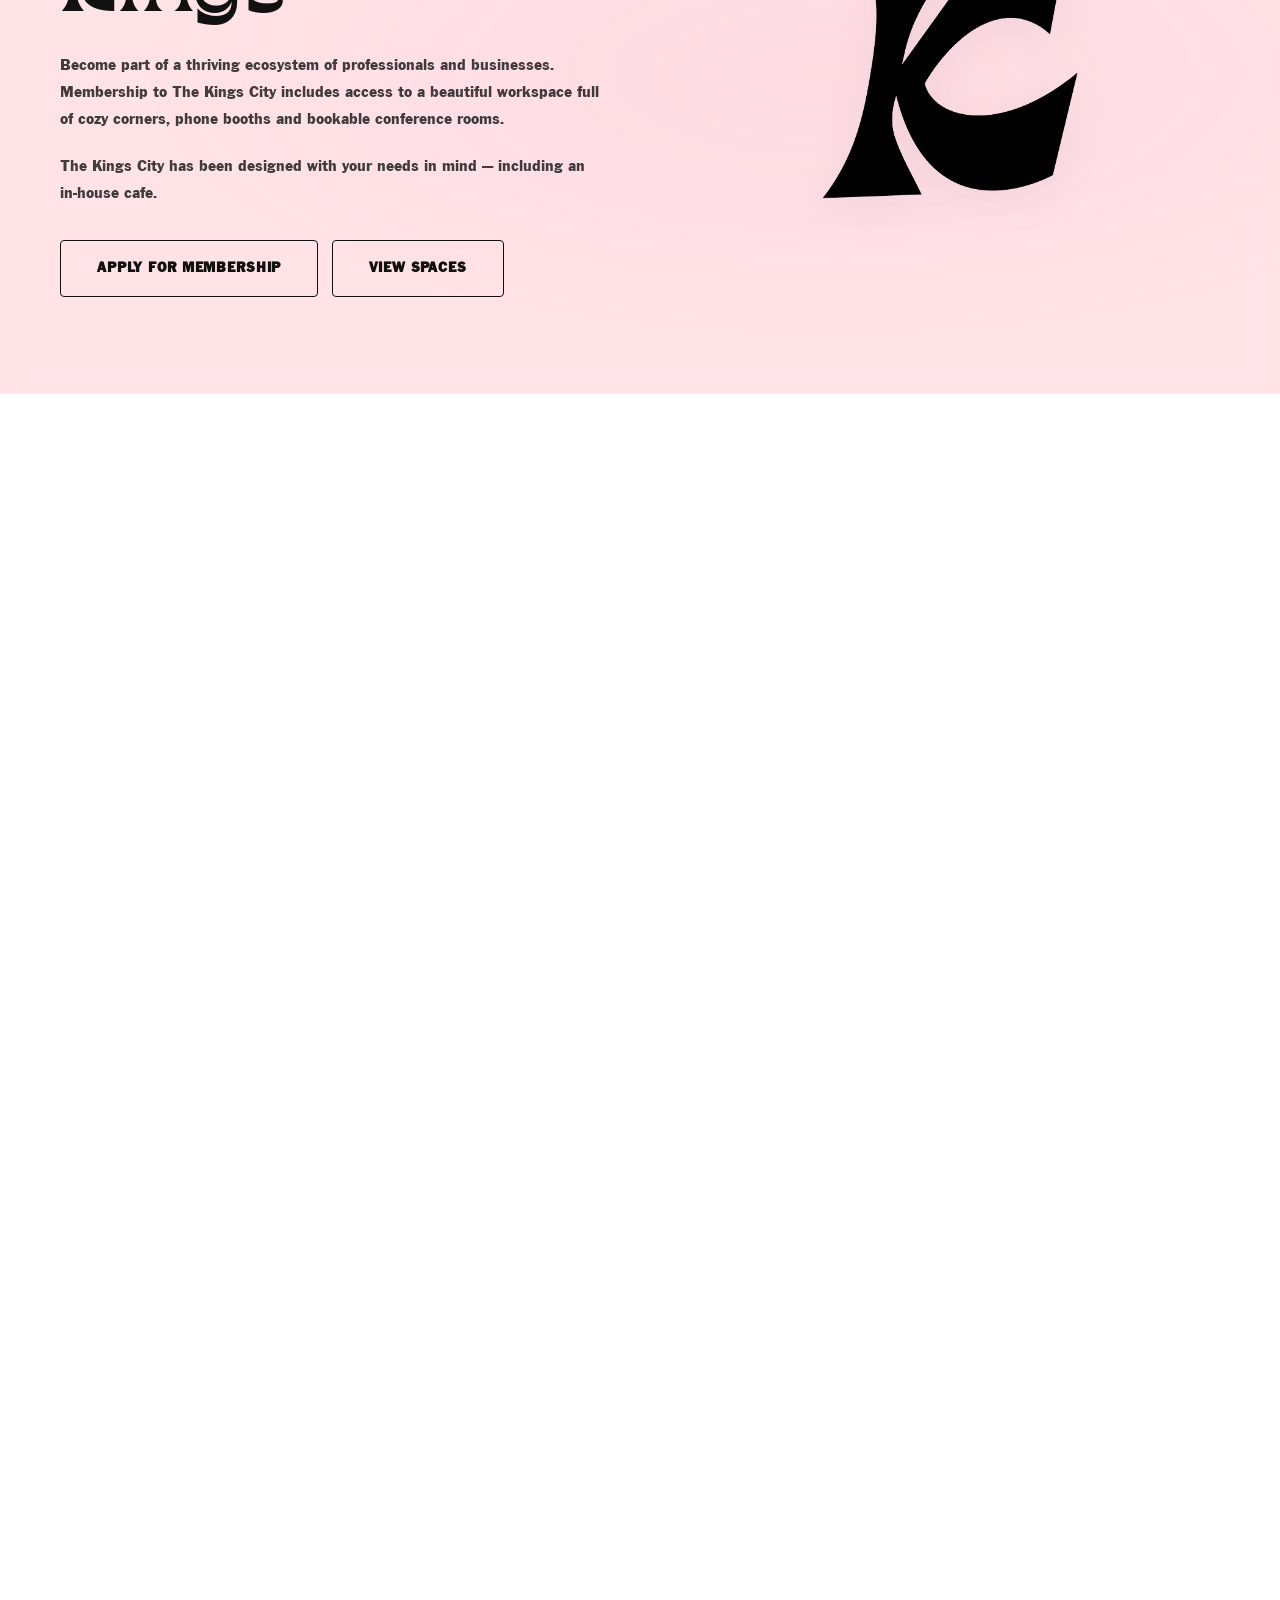
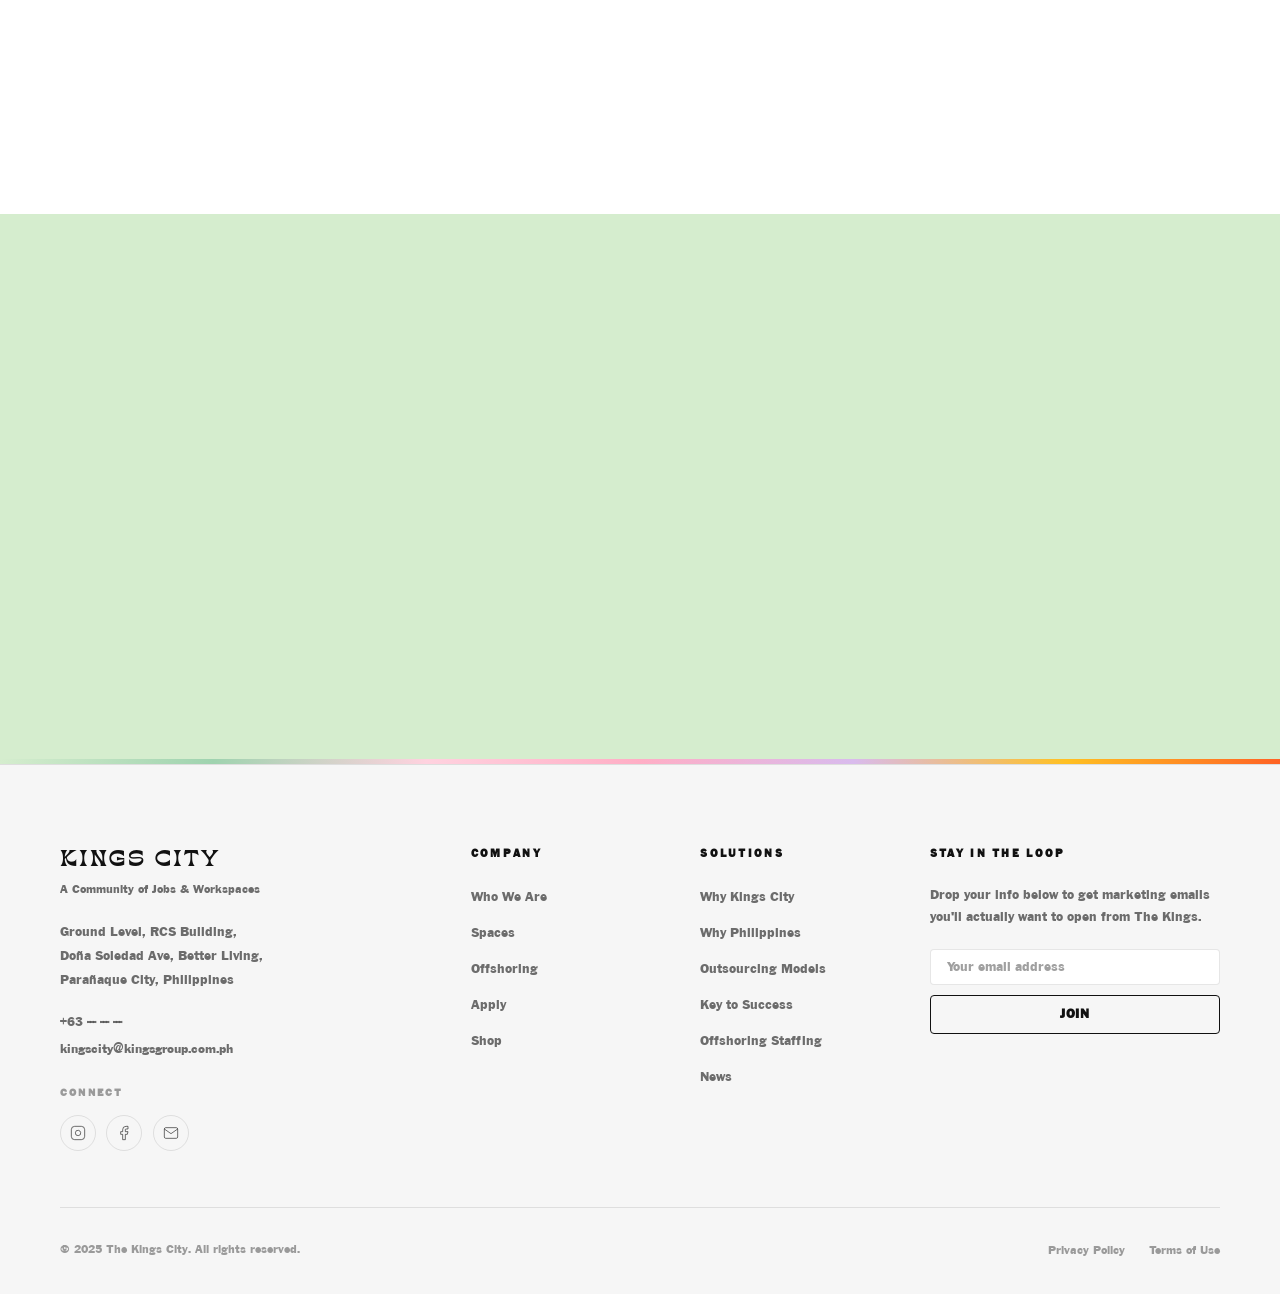
==== commit 33122543: "refix refix" ====
--- a/index.html
+++ b/index.html
@@ -13,6 +13,7 @@
         href="https://fonts.googleapis.com/css2?family=Great+Vibes&display=swap"
         rel="stylesheet">
     <link rel="stylesheet" href="css/main.css">
+    <link rel="stylesheet" href="css/forms.css">
     <link rel="stylesheet" href="css/footer.css">
     <style>
         /* ── Index-specific styles ── */
@@ -299,13 +300,13 @@
             overflow: hidden;
             display: flex;
             flex-direction: column;
-            transition: box-shadow .3s var(--ease), transform .3s var(--ease), background .25s var(--ease);
+            transition: box-shadow .3s var(--ease), transform .3s var(--ease), background-color .3s var(--ease);
         }
 
         .browse-card:hover {
             box-shadow: 0 16px 48px rgba(0, 0, 0, .1);
             transform: translateY(-5px);
-            background: #ffd2df;
+            background-color: #ffd2df;
         }
 
         .browse-card-body {
@@ -385,8 +386,8 @@
 
         .vmv-split-grid {
             display: grid;
-            grid-template-columns: 1fr 1fr;
-            gap: 5rem;
+            grid-template-columns: 1.1fr 0.9fr;
+            gap: 3rem;
             align-items: center;
         }
 
@@ -444,10 +445,11 @@
             overflow: hidden;
             display: flex;
             flex-direction: column;
-            transition: box-shadow .3s var(--ease), transform .3s var(--ease), background .25s var(--ease);
+            transition: box-shadow .3s var(--ease), transform .3s var(--ease), background .3s var(--ease);
         }
 
         .sp-card:hover {
+            background: #ffd2df;
             box-shadow: 0 16px 48px rgba(0, 0, 0, .1);
             transform: translateY(-5px)
         }
@@ -512,7 +514,15 @@
         .sp-price-row {
             display: flex;
             justify-content: space-between;
-            font-size: .85rem
+            font-size: .85rem;
+            padding: .2rem .5rem;
+            margin: 0 -.5rem;
+            border-radius: 4px;
+            transition: background .2s var(--ease);
+        }
+
+        .sp-price-row:hover {
+            background: var(--clr-pink-lt);
         }
 
         .sp-price-row span:first-child {
@@ -650,7 +660,7 @@
         .diff-card:hover {
             box-shadow: 0 16px 48px rgba(0, 0, 0, .08);
             transform: translateY(-5px);
-            background: #ffd2df;
+            background: var(--clr-pink-lt);
         }
 
         .diff-card-body {
@@ -892,7 +902,7 @@
         .editorial-card:hover {
             box-shadow: 0 16px 48px rgba(0, 0, 0, .08);
             transform: translateY(-5px);
-            background: #ffd2df;
+            background: var(--clr-pink-lt);
         }
 
         .editorial-card-img {
@@ -1492,51 +1502,88 @@
     <!-- ══════════════════════════════════════════════════
      VISION MISSION VALUES
 ══════════════════════════════════════════════════ -->
-    <section class="vmv-split-sec section-pad" aria-labelledby="vmv-h-vision" style="background: #fff;">
+    <section class="vmv-split-sec" aria-labelledby="vmv-h-vision" style="background: #fff; padding: 40px 0 10px;">
         <div class="container">
-            <div class="vmv-split-grid" data-reveal>
-                <div class="vmv-split-img">
-                    <div class="img-ph"><img src="images/vmv_vision.png" alt="Our Vision"></div>
-                </div>
-                <div class="vmv-split-text">
-                    <span class="eyebrow">The Future We See</span>
-                    <h2 id="vmv-h-vision">Our Vision</h2>
-                    <p>A thriving creative and professional space where innovation meets community.</p>
+            <div class="vmv-split-grid" data-reveal style="grid-template-columns: 1fr 1fr; gap: 4rem; align-items: stretch;">
+                <div class="vmv-split-img" style="min-height: 480px; height: auto;">
+                    <div class="img-ph"><img src="images/workspace0.webp" alt="Spaces Made Simple" style="object-fit: cover; height: 100%; width: 100%;"></div>
+                </div>
+                <div class="vmv-split-text" style="display: flex; flex-direction: column; justify-content: center;">
+                    <span class="eyebrow">Workspaces Redefined</span>
+                    <h2 id="vmv-h-vision">Spaces Made Simple</h2>
+                    <p>We believe finding a workspace should be the easiest part of your day. From flexible hot desks to premium private suites, we provide turnkey solutions that let you focus on what truly matters: your work and your growth.</p>
+                    <a href="html/spaces.html" class="link-arrow" style="border-bottom: none; padding-bottom: 0;">Explore Spaces &rarr;</a>
                 </div>
             </div>
         </div>
     </section>
 
-    <section class="vmv-split-sec section-pad-sm bg-cream" aria-labelledby="vmv-h-mission"
-        style="background: var(--clr-cream);">
+    <section class="vmv-split-sec bg-cream" aria-labelledby="vmv-h-mission"
+        style="background: var(--clr-cream); padding: 10px 0;">
         <div class="container">
-            <div class="vmv-split-grid reverse" data-reveal>
-                <div class="vmv-split-img">
-                    <div class="img-ph"><img src="images/vmv_mission.png" alt="Our Mission"></div>
-                </div>
-                <div class="vmv-split-text">
-                    <span class="eyebrow">What Drives Us</span>
-                    <h2 id="vmv-h-mission">Our Mission</h2>
-                    <p>To create spaces that empower individuals and organizations to connect, collaborate, and grow.
-                    </p>
+            <div class="vmv-split-grid reverse" data-reveal style="grid-template-columns: 1fr 1fr; gap: 4rem; align-items: stretch;">
+                <div class="vmv-split-img" style="min-height: 480px; height: auto;">
+                    <div class="img-ph"><img src="images/offshoring0.avif" alt="Offshoring Power" style="object-fit: cover; height: 100%; width: 100%;"></div>
+                </div>
+                <div class="vmv-split-text" style="display: flex; flex-direction: column; justify-content: center;">
+                    <span class="eyebrow">Global Reach</span>
+                    <h2 id="vmv-h-mission">Offshoring Power</h2>
+                    <p>Unlock the full potential of global talent. Our offshoring model provides you with a dedicated, high-performing team in the Philippines, fully managed and integrated into your business for maximum efficiency and significant cost savings.</p>
+                    <a href="html/offshoring.html" class="link-arrow" style="border-bottom: none; padding-bottom: 0;">Learn About Offshoring &rarr;</a>
                 </div>
             </div>
         </div>
     </section>
 
-    <section class="vmv-split-sec section-pad" aria-labelledby="vmv-h-values" style="background: #fff;">
+    <section class="vmv-split-sec" aria-labelledby="vmv-h-values" style="background: #fff; padding: 60px 0 80px;">
         <div class="container">
-            <div class="vmv-split-grid" data-reveal>
-                <div class="vmv-split-img">
-                    <div class="img-ph"><img src="images/vmv_values.png" alt="Core Values"></div>
-                </div>
-                <div class="vmv-split-text">
-                    <span class="eyebrow">Our Foundation</span>
-                    <h2 id="vmv-h-values">Core Values</h2>
-                    <p>Integrity, transparency, professionalism and community building form the foundation for how we
-                        serve every client.</p>
-                    <div class="vmv-learn-more">
-                        <a href="html/who_we_are.html" class="link-arrow">Learn More About Us &rarr;</a>
+            <div class="combined-apply-card" data-reveal style="display: flex; flex-wrap: wrap; background: #fff; border: 1px solid var(--ink-20); border-radius: var(--radius-xl); overflow: hidden; box-shadow: 0 20px 60px rgba(0, 0, 0, .05); width: 100%; min-height: 600px;">
+                <div class="apply-card-img" style="flex: 1 1 50%; min-width: 320px; position: relative; min-height: 400px; background: #f9f9f9;">
+                    <img src="images/shakehands.avif" alt="Apply Now" style="position: absolute; inset: 0; height: 100%; width: 100%; object-fit: cover;">
+                </div>
+                <div class="apply-card-form" style="flex: 1 1 50%; min-width: 320px; padding: clamp(2rem, 5vw, 4rem); background: #fff; display: flex; flex-direction: column; justify-content: center;">
+                    <div style="width: 100%;">
+                        <h2 id="vmv-h-values" style="margin-bottom: 0.5rem; font-family: var(--f-kish); font-size: clamp(2rem, 4vw, 2.5rem); font-weight: 400; line-height: 1.1;">Let us find a solution that works for you</h2>
+                        <p style="color: var(--ink-80); margin-bottom: 2rem; font-size: 0.95rem;">Complete the form below and our team will reach out to learn more about your workspace needs.</p>
+                        
+                        <form action="#" class="apply-form-mini" style="display: flex; flex-direction: column; gap: 1.25rem;">
+                            <!-- Application type -->
+                            <div>
+                                <p style="font-size: .8rem; font-weight: 600; color: var(--clr-dark); margin-bottom: 0.5rem">Find workspace in *</p>
+                                <div style="display: flex; gap: 0.4rem; flex-wrap: wrap">
+                                    <label style="display: flex; align-items: center; gap: 0.35rem; cursor: pointer; font-size: 0.85rem; padding: 0.5rem 0.8rem; border: 1px solid var(--ink-20); border-radius: 4px; transition: all 0.22s; flex: 1; justify-content: center;">
+                                        <input type="radio" name="application_type" value="coworking" checked style="accent-color: var(--clr-green-dk)"> Co-Work
+                                    </label>
+                                    <label style="display: flex; align-items: center; gap: 0.35rem; cursor: pointer; font-size: 0.85rem; padding: 0.5rem 0.8rem; border: 1px solid var(--ink-20); border-radius: 4px; transition: all 0.22s; flex: 1; justify-content: center;">
+                                        <input type="radio" name="application_type" value="offshoring" style="accent-color: var(--clr-green-dk)"> Offshoring
+                                    </label>
+                                    <label style="display: flex; align-items: center; gap: 0.35rem; cursor: pointer; font-size: 0.85rem; padding: 0.5rem 0.8rem; border: 1px solid var(--ink-20); border-radius: 4px; transition: all 0.22s; flex: 1; justify-content: center;">
+                                        <input type="radio" name="application_type" value="both" style="accent-color: var(--clr-green-dk)"> Both
+                                    </label>
+                                </div>
+                            </div>
+
+                            <div class="form-row" style="display: grid; grid-template-columns: 1fr 1fr; gap: 1rem;">
+                                <div class="form-group">
+                                    <input type="text" class="form-input" placeholder="First name *" required style="padding: 0.8rem; border: 1px solid var(--ink-20); border-radius: 4px; width: 100%; font-size: 0.9rem;">
+                                </div>
+                                <div class="form-group">
+                                    <input type="text" class="form-input" placeholder="Last name *" required style="padding: 0.8rem; border: 1px solid var(--ink-20); border-radius: 4px; width: 100%; font-size: 0.9rem;">
+                                </div>
+                            </div>
+
+                            <div class="form-row" style="display: grid; grid-template-columns: 1fr 1fr; gap: 1rem;">
+                                <div class="form-group">
+                                    <input type="email" class="form-input" placeholder="Email address *" required style="padding: 0.8rem; border: 1px solid var(--ink-20); border-radius: 4px; width: 100%; font-size: 0.9rem;">
+                                </div>
+                                <div class="form-group">
+                                    <input type="tel" class="form-input" placeholder="Phone number *" required style="padding: 0.8rem; border: 1px solid var(--ink-20); border-radius: 4px; width: 100%; font-size: 0.9rem;">
+                                </div>
+                            </div>
+
+                            <button type="submit" class="btn btn-primary btn-lg" style="margin-top: 0.5rem; width: fit-content; min-width: 140px;">Submit</button>
+                            <p style="font-size: 0.7rem; color: var(--ink-60); margin-top: 0.5rem; line-height: 1.4;">By clicking the button below, you agree to our <a href="#" style="text-decoration: underline; color: inherit;">Terms of Service</a> and acknowledge our <a href="#" style="text-decoration: underline; color: inherit;">Global Privacy Policy</a>.</p>
+                        </form>
                     </div>
                 </div>
             </div>
--- a/css/forms.css
+++ b/css/forms.css
@@ -0,0 +1,122 @@
+/* ================================================================
+   KINGS CITY — forms.css
+================================================================ */
+
+/* ── Form group ── */
+.form-group {
+  display: flex;
+  flex-direction: column;
+  gap: .45rem;
+}
+
+.form-label {
+  font-family: var(--f-body);
+  font-size: .78rem;
+  font-weight: 600;
+  letter-spacing: .08em;
+  text-transform: uppercase;
+  color: var(--ink-80);
+}
+
+.form-input,
+.form-select,
+.form-textarea {
+  width: 100%;
+  padding: .8rem 1.1rem;
+  font-family: var(--f-body);
+  font-size: .95rem;
+  color: var(--clr-dark);
+  background: #fff;
+  border: 1.5px solid var(--ink-20);
+  border-radius: var(--radius);
+  transition: border-color .22s, box-shadow .22s;
+  appearance: none;
+}
+
+.form-input:focus,
+.form-select:focus,
+.form-textarea:focus {
+  outline: none;
+  border-color: var(--clr-green-dk);
+  box-shadow: 0 0 0 3px rgba(61, 122, 85, .12);
+}
+
+.form-input::placeholder,
+.form-textarea::placeholder {
+  color: var(--ink-40)
+}
+
+.form-textarea {
+  resize: vertical;
+  min-height: 120px
+}
+
+.form-select {
+  background-image: url("data:image/svg+xml,%3Csvg xmlns='http://www.w3.org/2000/svg' width='12' height='8' viewBox='0 0 12 8'%3E%3Cpath d='M1 1l5 5 5-5' stroke='%23111' stroke-width='1.5' fill='none' stroke-linecap='round'/%3E%3C/svg%3E");
+  background-repeat: no-repeat;
+  background-position: right 1rem center;
+  padding-right: 2.5rem;
+  cursor: pointer;
+}
+
+.form-hint {
+  font-size: .78rem;
+  color: var(--ink-40);
+}
+
+.form-error-msg {
+  font-size: .78rem;
+  color: var(--clr-red);
+  font-weight: 500;
+  display: none;
+}
+
+.form-group.has-error .form-input,
+.form-group.has-error .form-select,
+.form-group.has-error .form-textarea {
+  border-color: var(--clr-red);
+}
+
+.form-group.has-error .form-error-msg {
+  display: block
+}
+
+/* ── Inline form row ── */
+.form-row {
+  display: grid;
+  grid-template-columns: 1fr 1fr;
+  gap: 1.25rem
+}
+
+@media(max-width:600px) {
+  .form-row {
+    grid-template-columns: 1fr
+  }
+}
+
+/* ── Form card wrapper ── */
+.form-card {
+  background: #fff;
+  border: 1px solid var(--ink-10);
+  border-radius: var(--radius-xl);
+  padding: 2.5rem;
+  box-shadow: 0 4px 24px rgba(0, 0, 0, .06);
+}
+
+/* ── Success banner ── */
+.form-success-banner {
+  background: rgba(61, 122, 85, .08);
+  border: 1.5px solid rgba(61, 122, 85, .2);
+  border-radius: var(--radius);
+  padding: 1rem 1.35rem;
+  font-size: .9rem;
+  font-weight: 500;
+  color: var(--clr-green-dk);
+  display: none;
+  align-items: center;
+  gap: .65rem;
+}
+
+.form-success-banner.show {
+  display: flex
+}
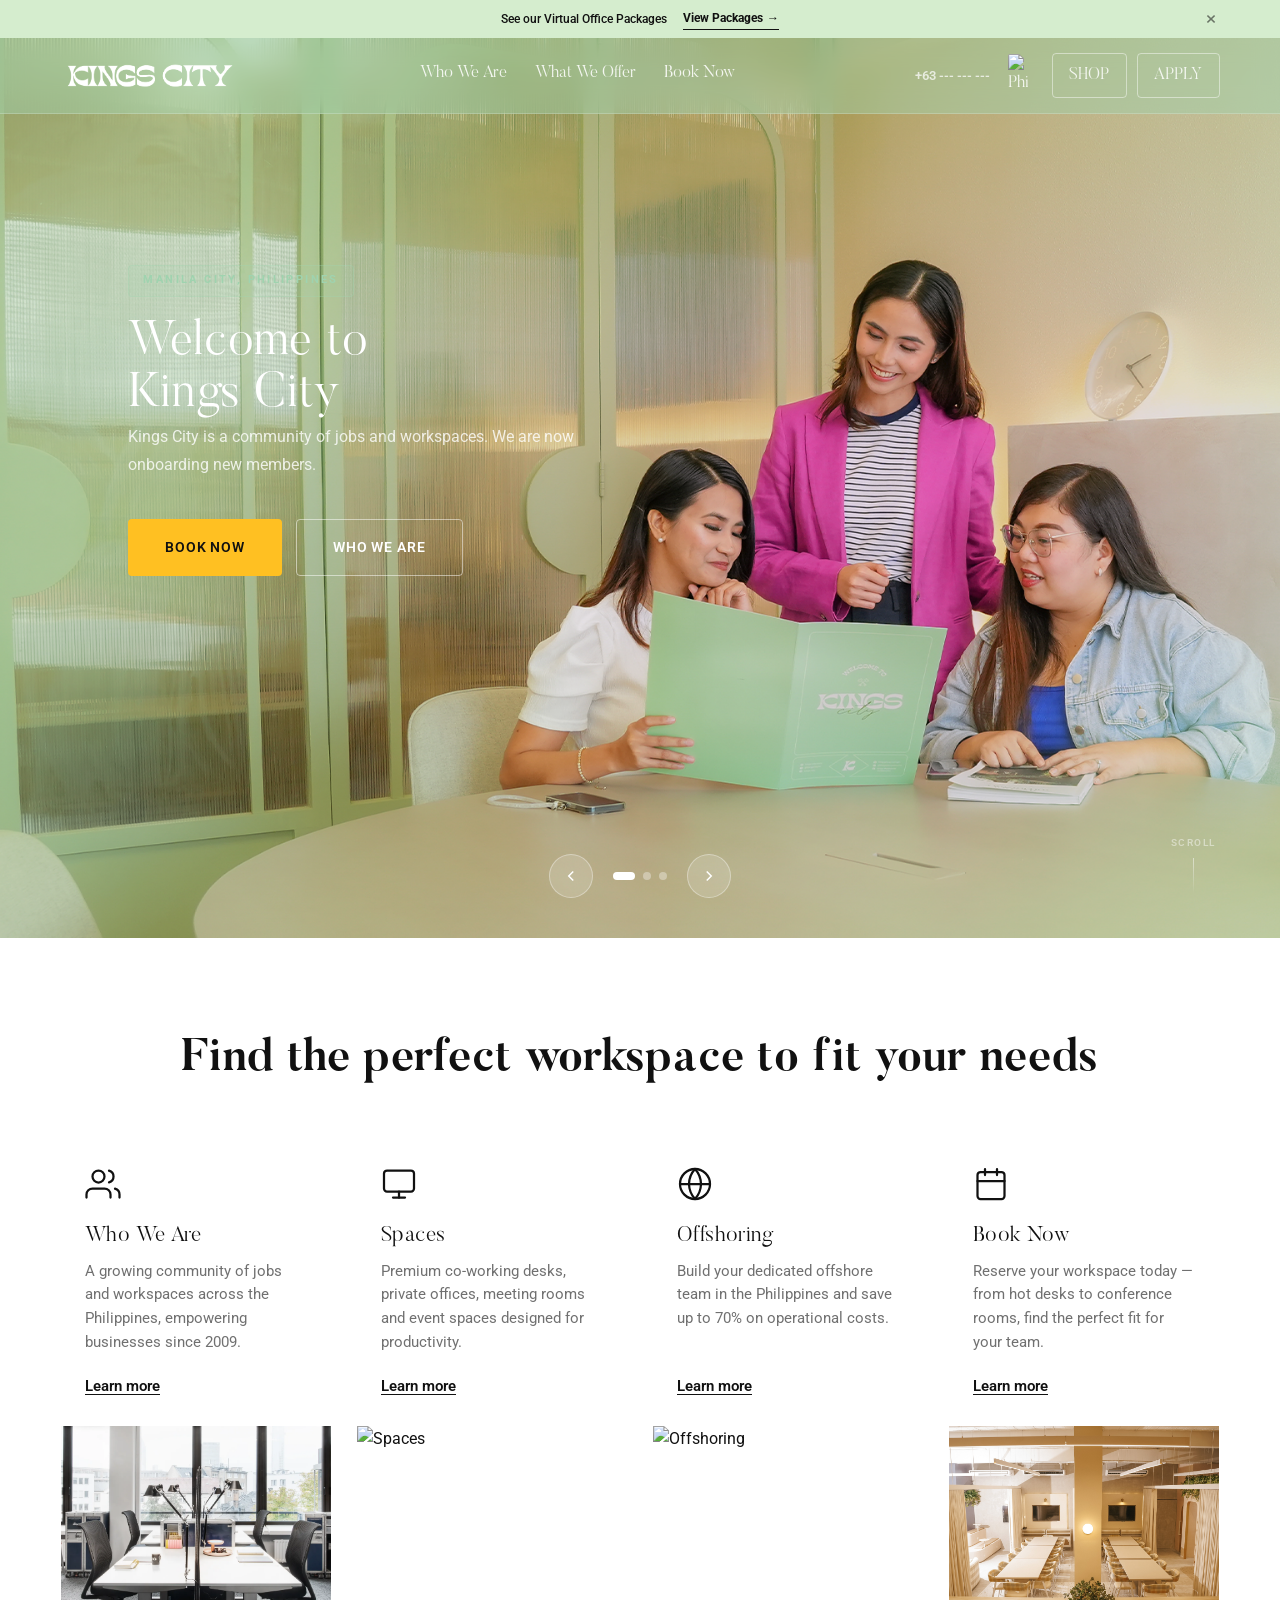
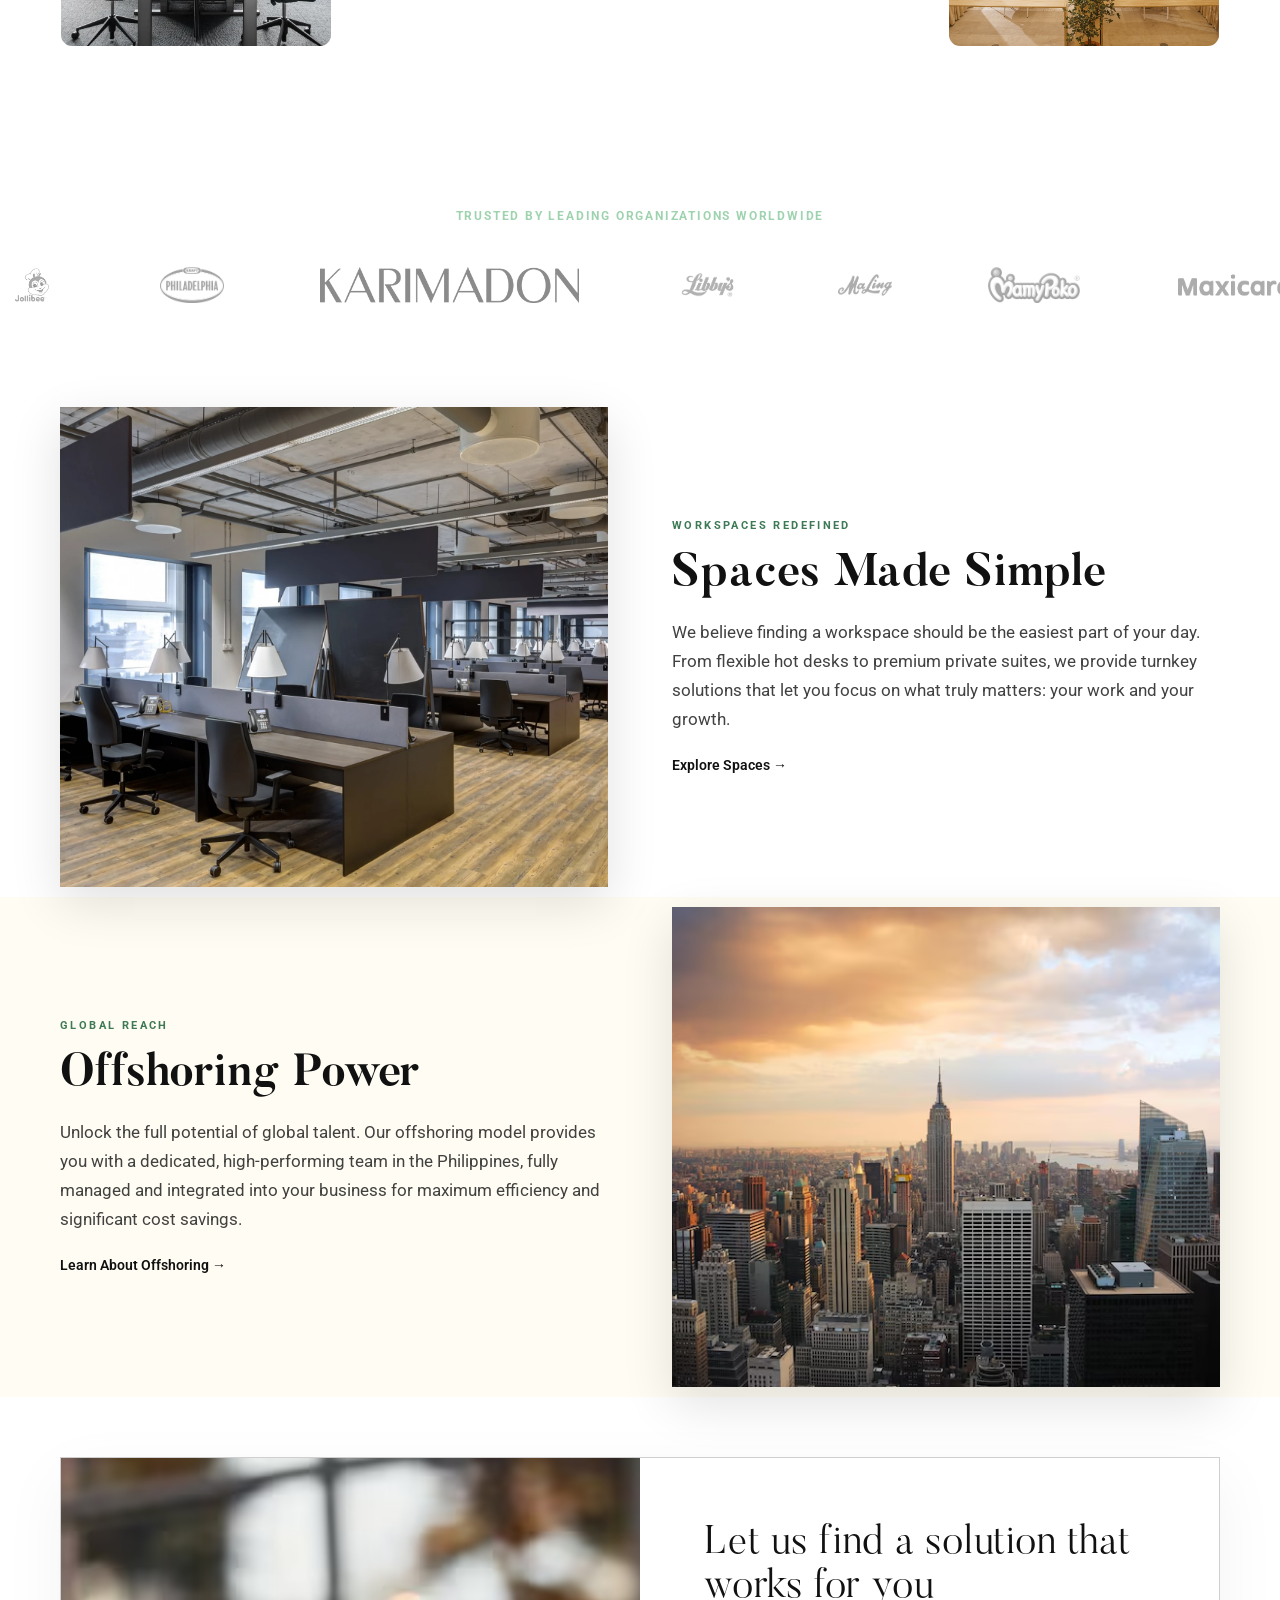
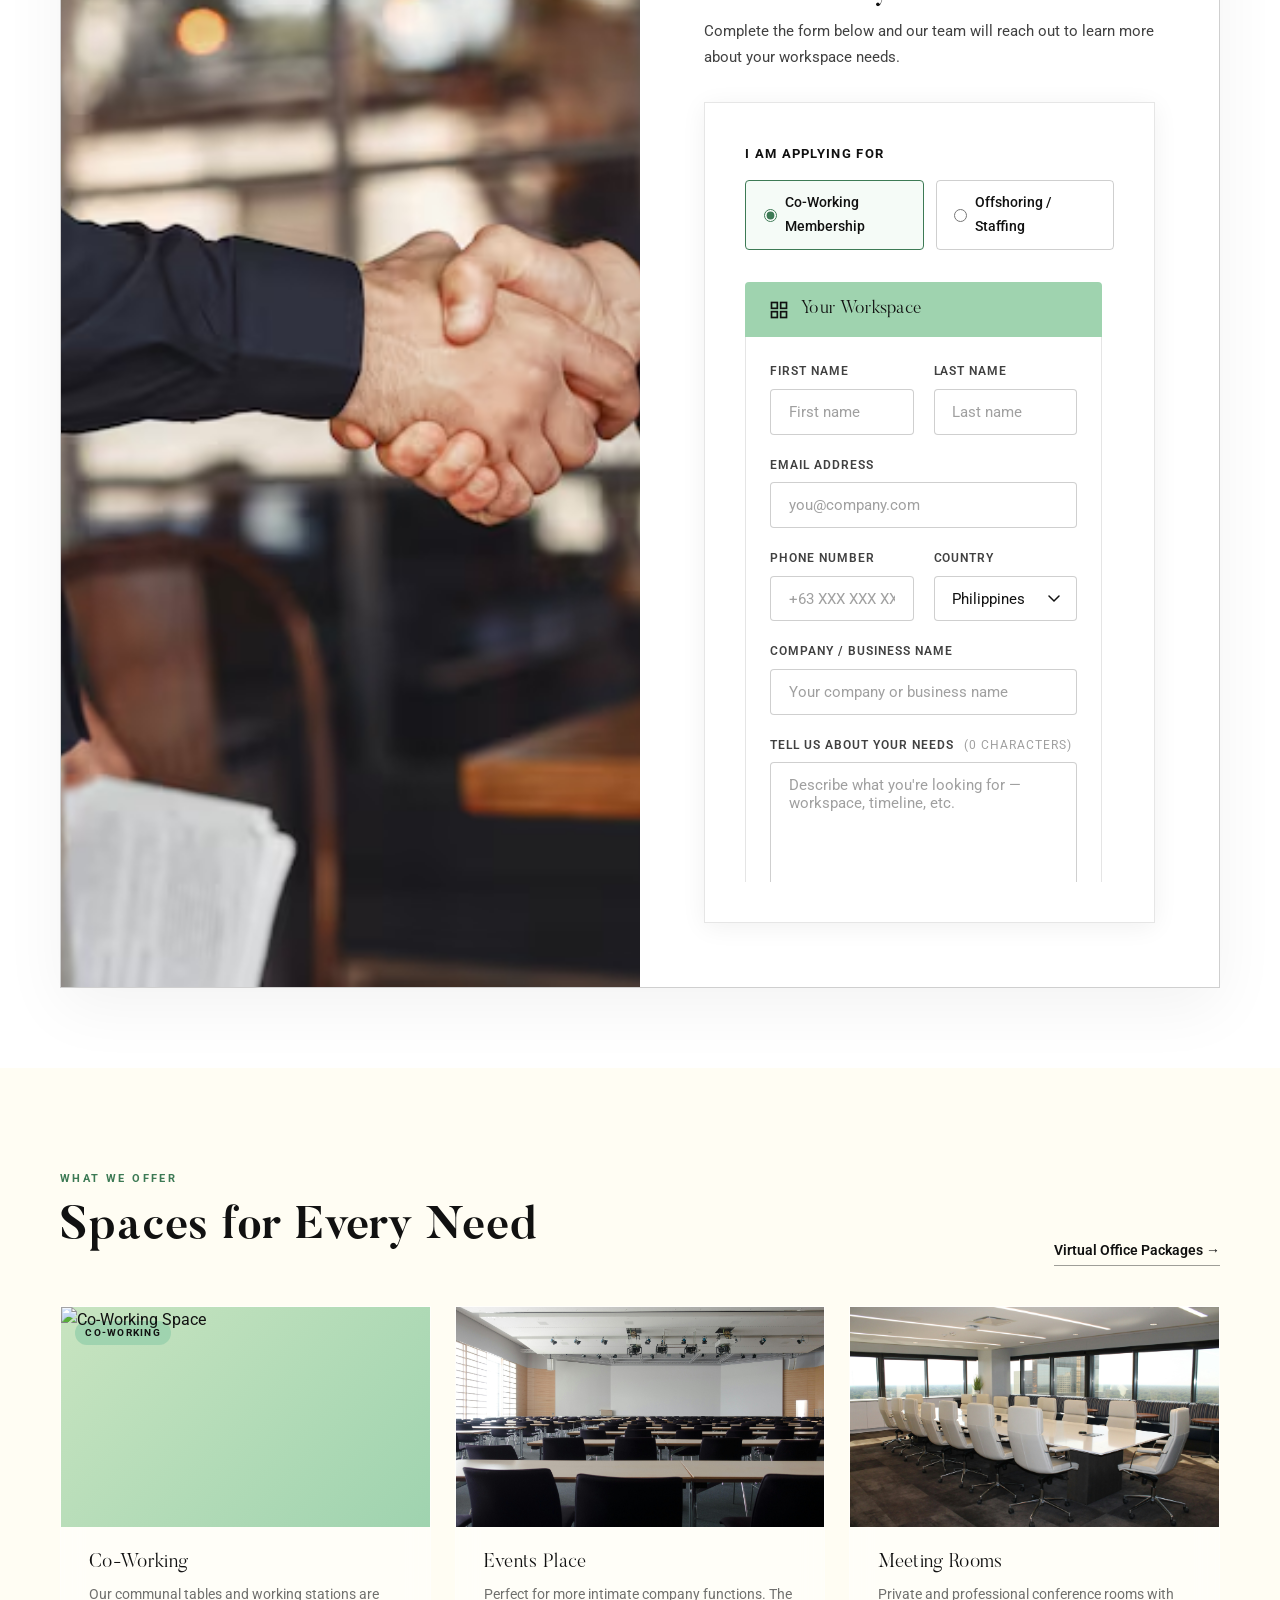
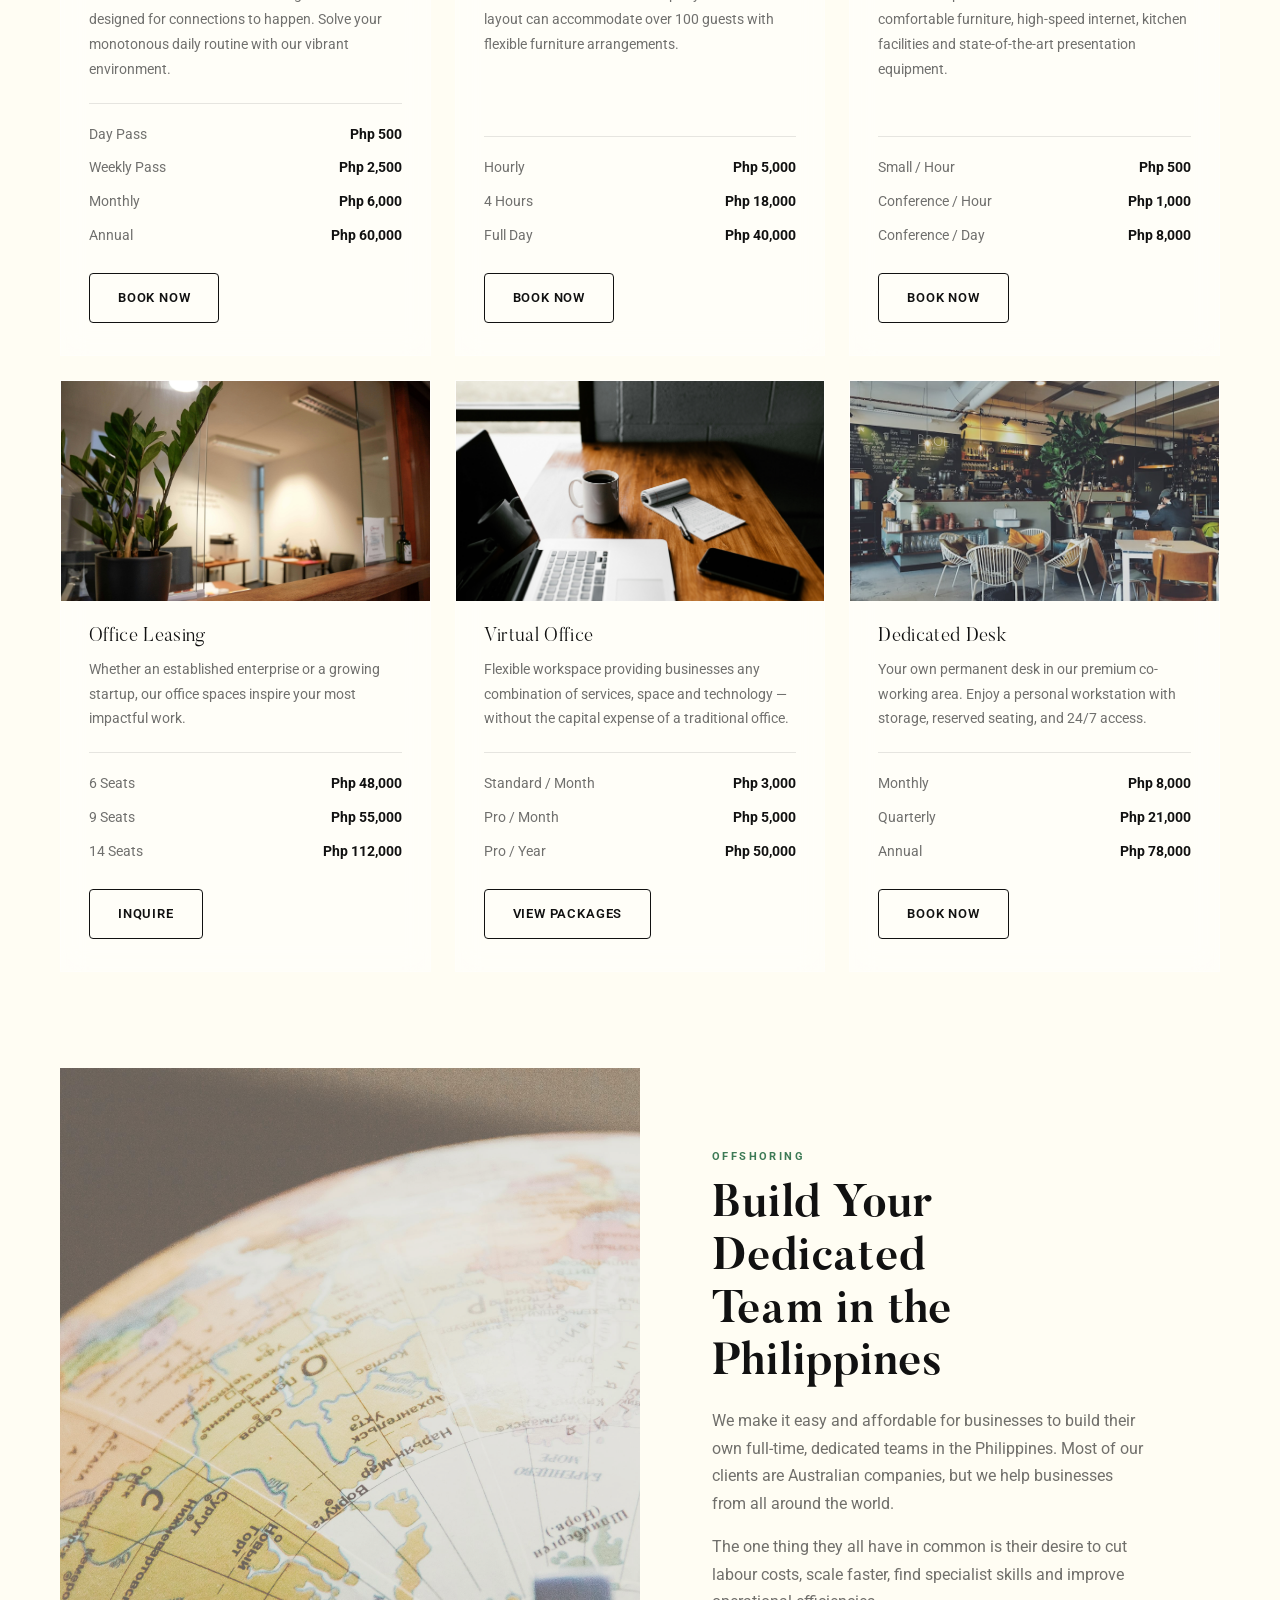
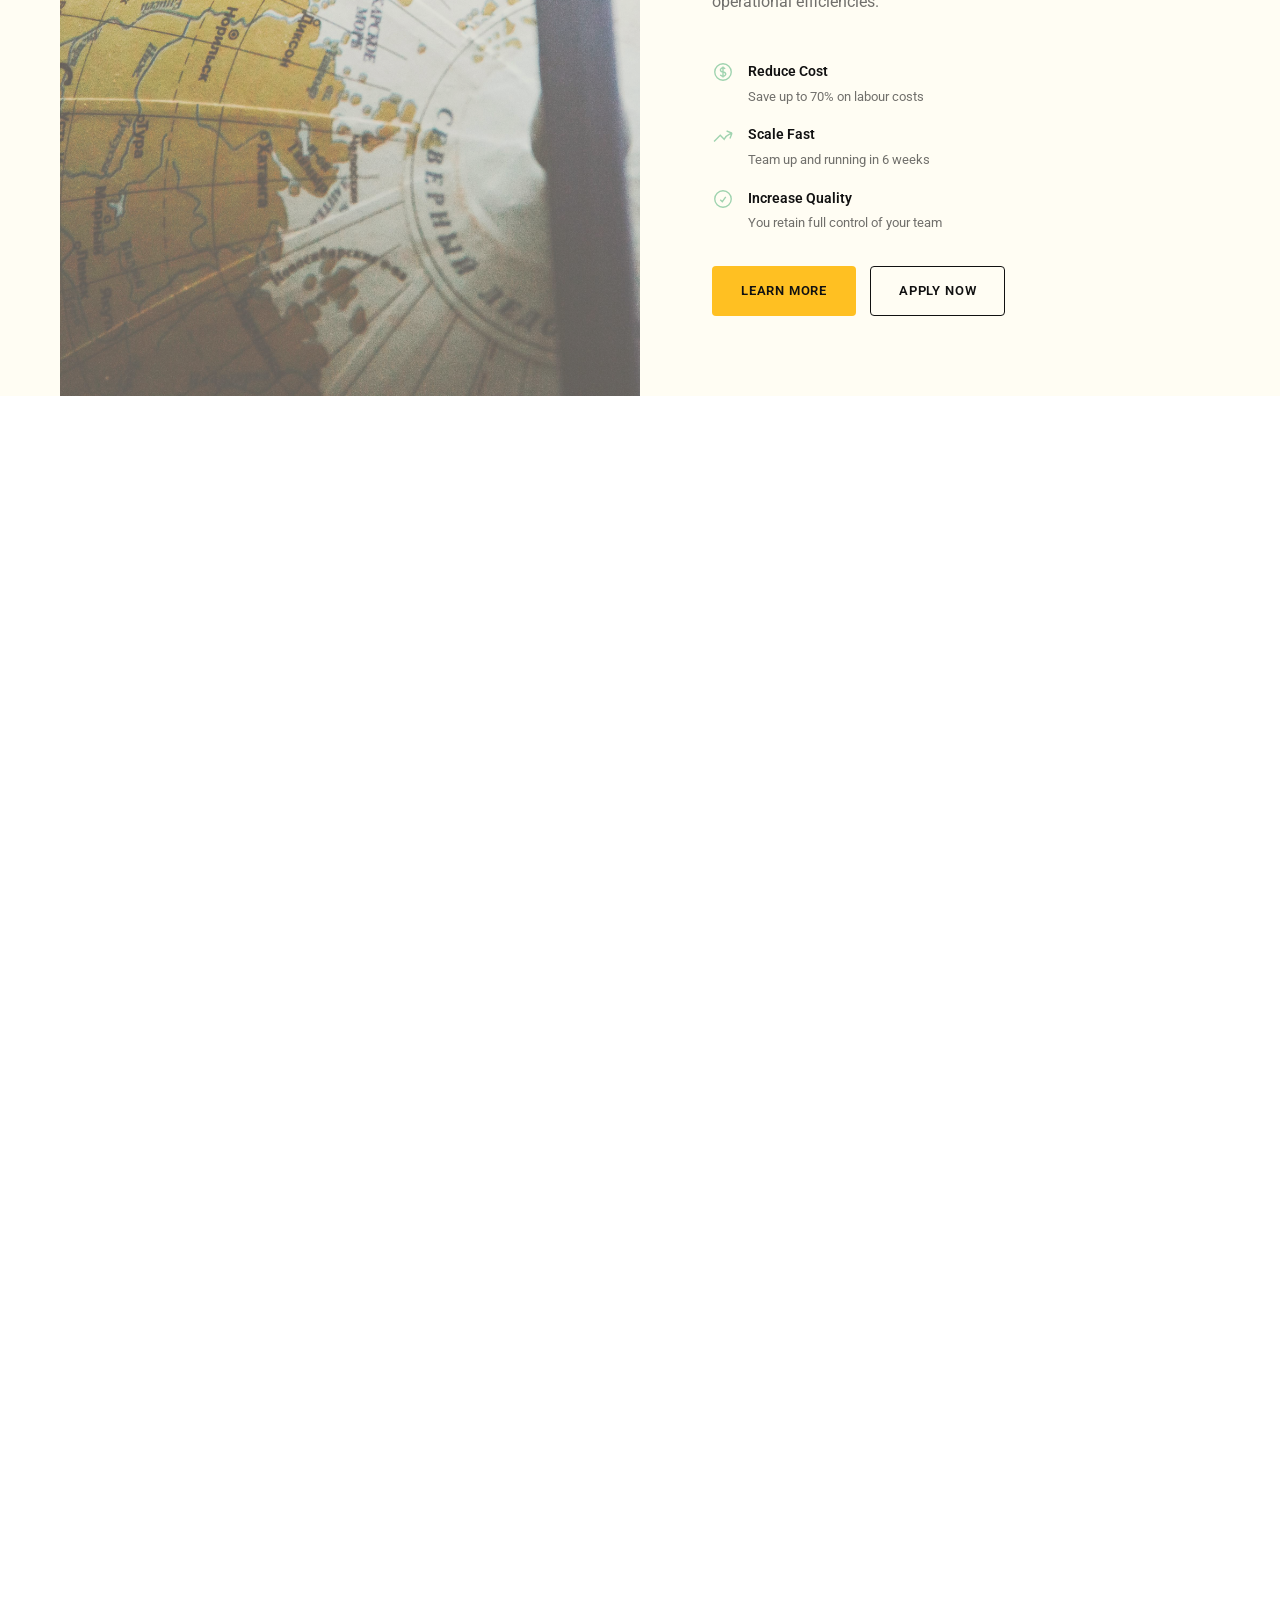
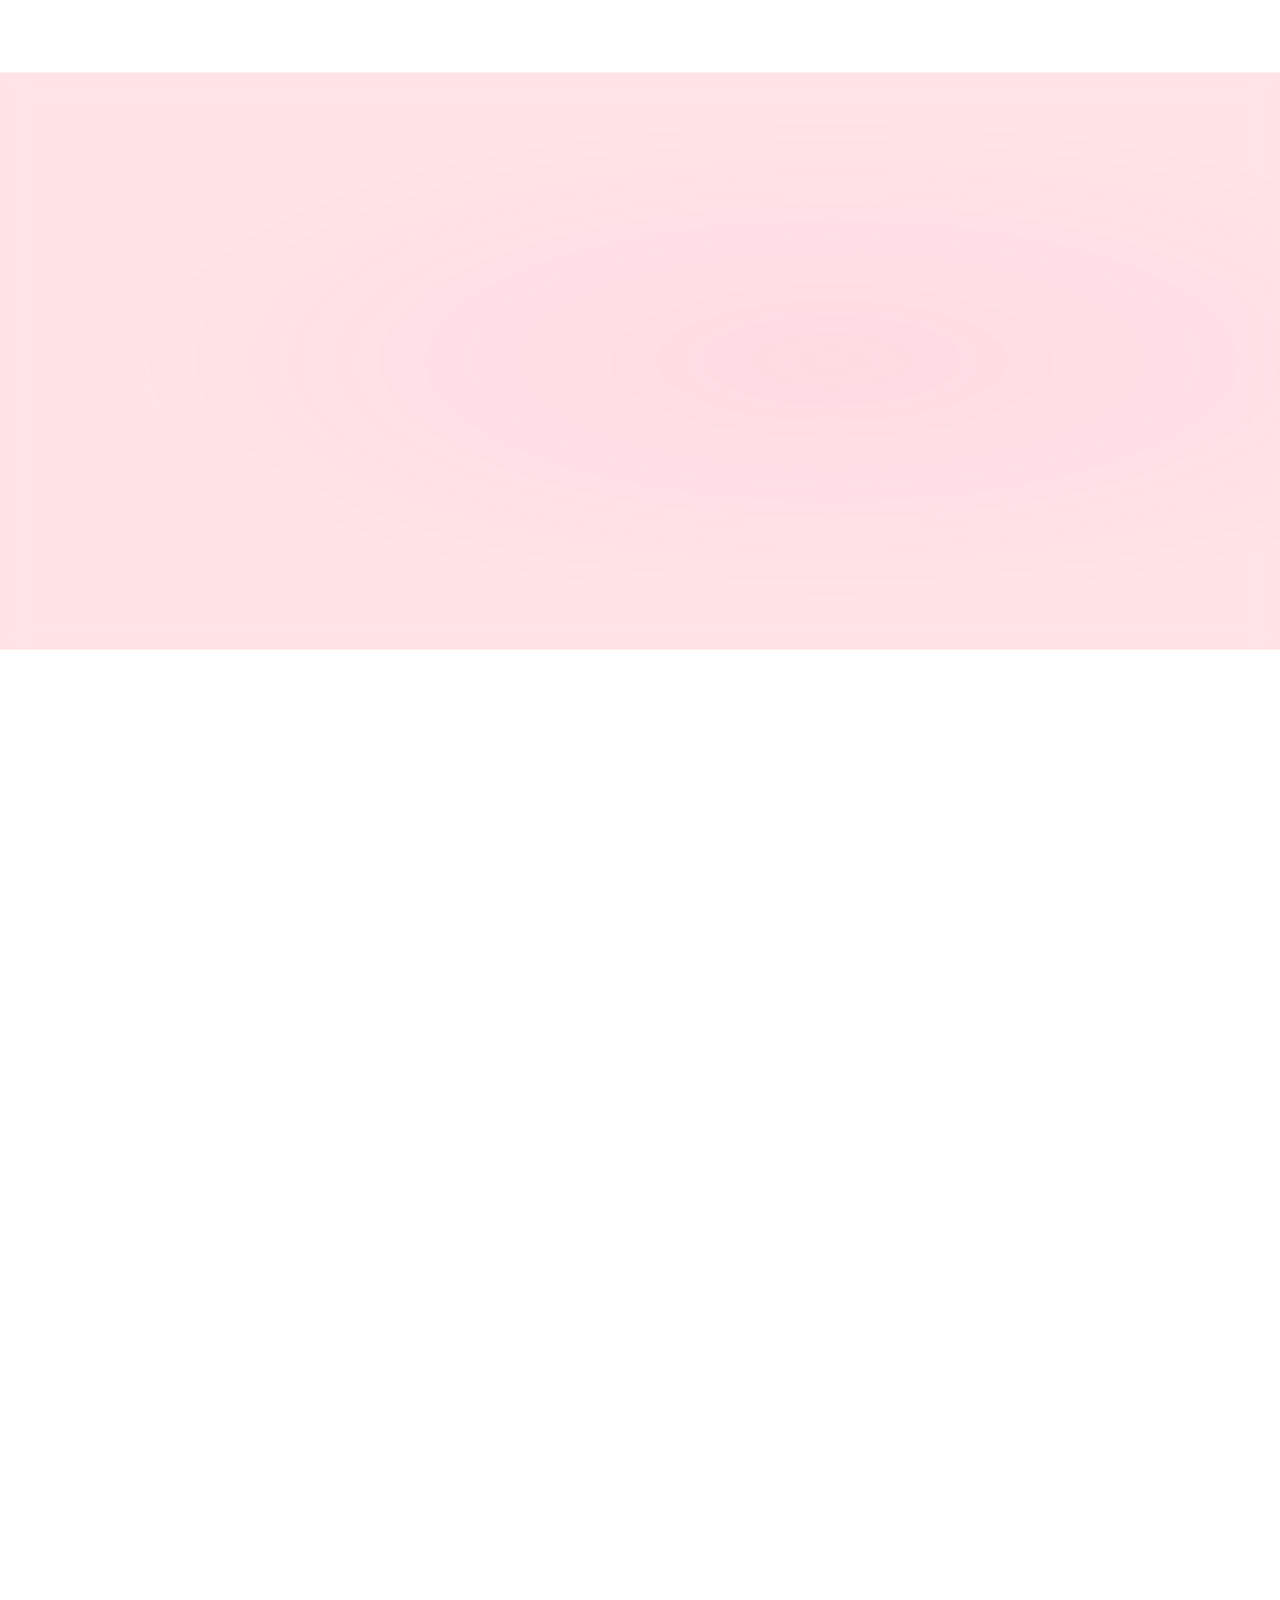
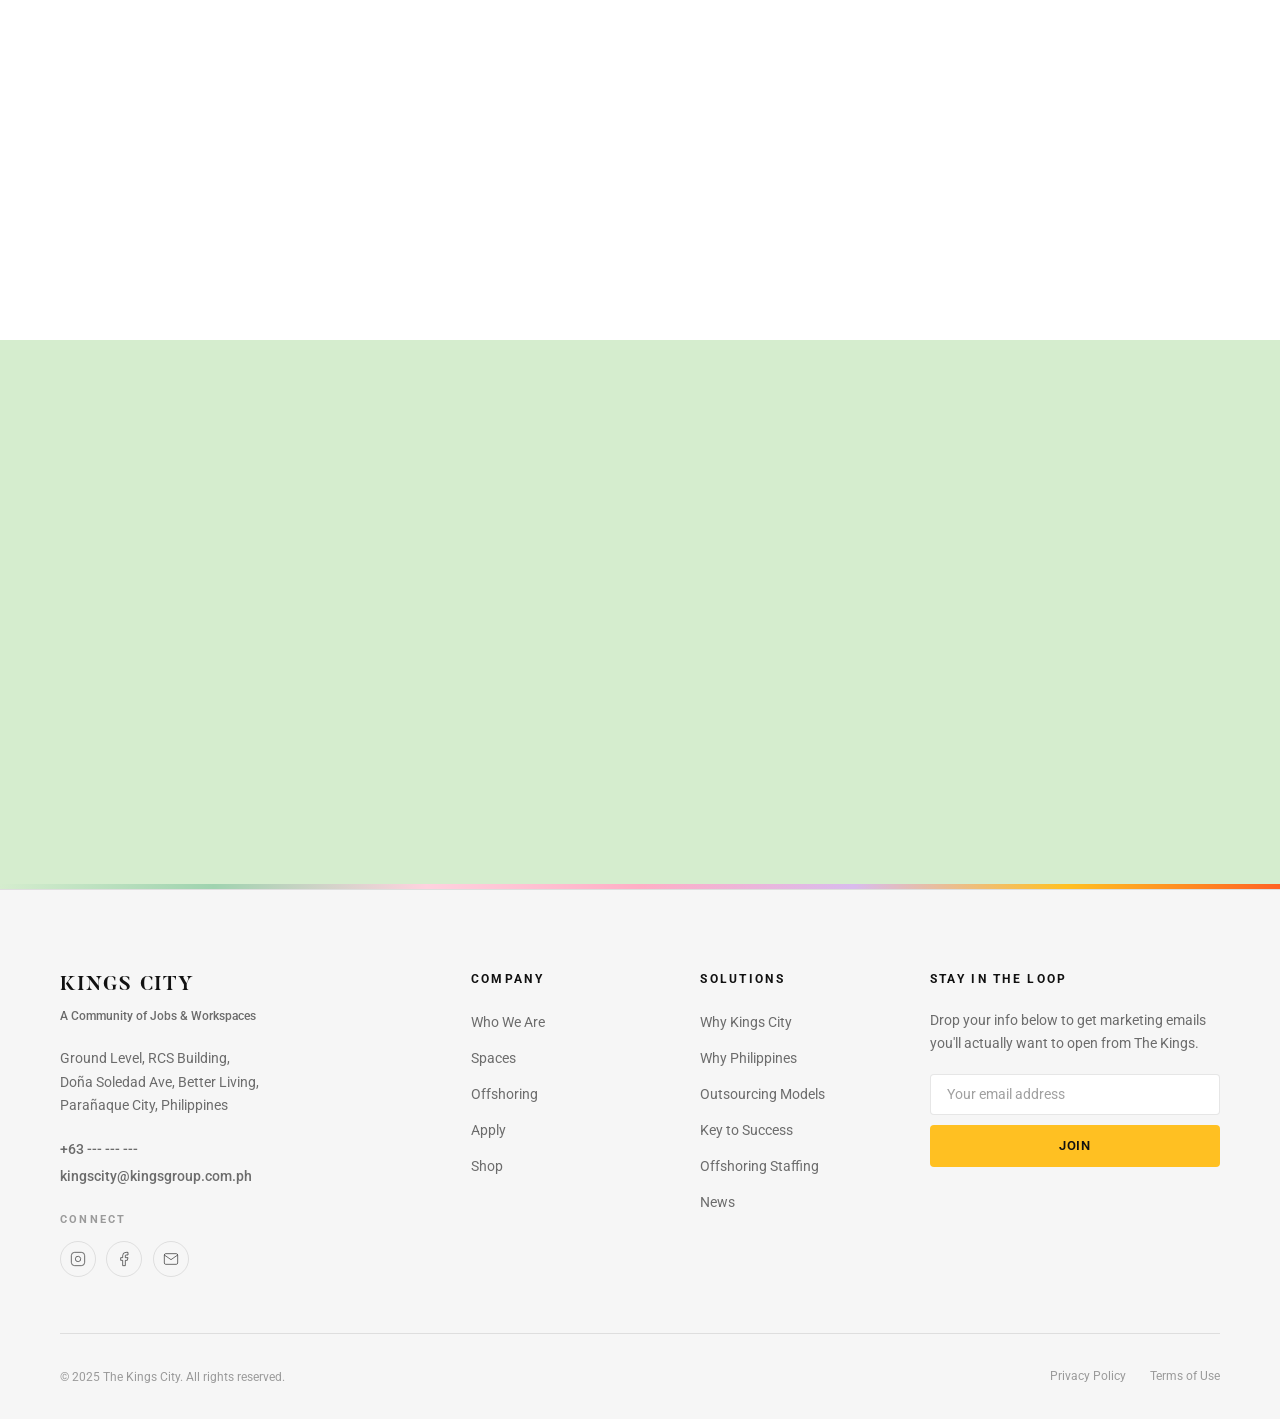
==== commit 5935fccb: "redesign added offshoring stuffing" ====
--- a/index.html
+++ b/index.html
@@ -14,6 +14,7 @@
         rel="stylesheet">
     <link rel="stylesheet" href="css/main.css">
     <link rel="stylesheet" href="css/forms.css">
+    <link rel="stylesheet" href="css/apply.css">
     <link rel="stylesheet" href="css/footer.css">
     <style>
         /* ── Index-specific styles ── */
@@ -1546,44 +1547,230 @@
                         <h2 id="vmv-h-values" style="margin-bottom: 0.5rem; font-family: var(--f-kish); font-size: clamp(2rem, 4vw, 2.5rem); font-weight: 400; line-height: 1.1;">Let us find a solution that works for you</h2>
                         <p style="color: var(--ink-80); margin-bottom: 2rem; font-size: 0.95rem;">Complete the form below and our team will reach out to learn more about your workspace needs.</p>
                         
-                        <form action="#" class="apply-form-mini" style="display: flex; flex-direction: column; gap: 1.25rem;">
-                            <!-- Application type -->
-                            <div>
-                                <p style="font-size: .8rem; font-weight: 600; color: var(--clr-dark); margin-bottom: 0.5rem">Find workspace in *</p>
-                                <div style="display: flex; gap: 0.4rem; flex-wrap: wrap">
-                                    <label style="display: flex; align-items: center; gap: 0.35rem; cursor: pointer; font-size: 0.85rem; padding: 0.5rem 0.8rem; border: 1px solid var(--ink-20); border-radius: 4px; transition: all 0.22s; flex: 1; justify-content: center;">
-                                        <input type="radio" name="application_type" value="coworking" checked style="accent-color: var(--clr-green-dk)"> Co-Work
-                                    </label>
-                                    <label style="display: flex; align-items: center; gap: 0.35rem; cursor: pointer; font-size: 0.85rem; padding: 0.5rem 0.8rem; border: 1px solid var(--ink-20); border-radius: 4px; transition: all 0.22s; flex: 1; justify-content: center;">
-                                        <input type="radio" name="application_type" value="offshoring" style="accent-color: var(--clr-green-dk)"> Offshoring
-                                    </label>
-                                    <label style="display: flex; align-items: center; gap: 0.35rem; cursor: pointer; font-size: 0.85rem; padding: 0.5rem 0.8rem; border: 1px solid var(--ink-20); border-radius: 4px; transition: all 0.22s; flex: 1; justify-content: center;">
-                                        <input type="radio" name="application_type" value="both" style="accent-color: var(--clr-green-dk)"> Both
-                                    </label>
-                                </div>
-                            </div>
-
-                            <div class="form-row" style="display: grid; grid-template-columns: 1fr 1fr; gap: 1rem;">
-                                <div class="form-group">
-                                    <input type="text" class="form-input" placeholder="First name *" required style="padding: 0.8rem; border: 1px solid var(--ink-20); border-radius: 4px; width: 100%; font-size: 0.9rem;">
-                                </div>
-                                <div class="form-group">
-                                    <input type="text" class="form-input" placeholder="Last name *" required style="padding: 0.8rem; border: 1px solid var(--ink-20); border-radius: 4px; width: 100%; font-size: 0.9rem;">
-                                </div>
-                            </div>
-
-                            <div class="form-row" style="display: grid; grid-template-columns: 1fr 1fr; gap: 1rem;">
-                                <div class="form-group">
-                                    <input type="email" class="form-input" placeholder="Email address *" required style="padding: 0.8rem; border: 1px solid var(--ink-20); border-radius: 4px; width: 100%; font-size: 0.9rem;">
-                                </div>
-                                <div class="form-group">
-                                    <input type="tel" class="form-input" placeholder="Phone number *" required style="padding: 0.8rem; border: 1px solid var(--ink-20); border-radius: 4px; width: 100%; font-size: 0.9rem;">
-                                </div>
-                            </div>
-
-                            <button type="submit" class="btn btn-primary btn-lg" style="margin-top: 0.5rem; width: fit-content; min-width: 140px;">Submit</button>
-                            <p style="font-size: 0.7rem; color: var(--ink-60); margin-top: 0.5rem; line-height: 1.4;">By clicking the button below, you agree to our <a href="#" style="text-decoration: underline; color: inherit;">Terms of Service</a> and acknowledge our <a href="#" style="text-decoration: underline; color: inherit;">Global Privacy Policy</a>.</p>
-                        </form>
+                        <form class="form-card" id="apply-form" style="margin-top:2rem; position:relative;" novalidate>
+
+            <!-- Application type -->
+            <div style="margin-bottom:2rem">
+              <p style="font-size:.82rem;font-weight:700;letter-spacing:.1em;text-transform:uppercase;color:var(--clr-dark);margin-bottom:.875rem">
+                I am applying for
+              </p>
+              <div class="apply-type-group" style="display:flex;gap:.75rem;flex-wrap:wrap">
+                <label style="display:flex;align-items:center;justify-content:center;flex:1;gap:.5rem;cursor:pointer;font-size:.9rem;font-weight:500;padding:.65rem 1.1rem;border:1.5px solid var(--clr-green-dk);background:rgba(159,211,175,0.1);border-radius:var(--radius);transition:all .22s;" id="lbl-cowork">
+                  <input type="radio" name="application_type" value="coworking" checked style="accent-color:var(--clr-green-dk)"> Co-Working Membership
+                </label>
+                <label style="display:flex;align-items:center;justify-content:center;flex:1;gap:.5rem;cursor:pointer;font-size:.9rem;font-weight:500;padding:.65rem 1.1rem;border:1.5px solid var(--ink-20);border-radius:var(--radius);transition:all .22s;" id="lbl-offsh">
+                  <input type="radio" name="application_type" value="offshoring" style="accent-color:var(--clr-green-dk)"> Offshoring / Staffing
+                </label>
+              </div>
+            </div>
+
+            <!-- Co-working View -->
+            <div id="coworking-fields" style="height: 600px; overflow-y: auto; overflow-x: hidden; padding-right: 12px;">
+              <div class="tb-header">
+                <div style="display:flex;align-items:center;gap:0.75rem;">
+                  <svg viewBox="0 0 24 24" fill="none" stroke="currentColor" stroke-width="2" aria-hidden="true" style="width:20px;height:20px;color:var(--clr-dark);"><rect x="3" y="3" width="7" height="7"></rect><rect x="14" y="3" width="7" height="7"></rect><rect x="14" y="14" width="7" height="7"></rect><rect x="3" y="14" width="7" height="7"></rect></svg>
+                  <h3 style="margin:0;font-size:1.1rem;color:var(--clr-dark);">Your Workspace</h3>
+                </div>
+              </div>
+              <div class="tb-body" style="padding:1.5rem;">
+                <div class="form-row" style="margin-bottom:1.25rem">
+                  <div class="form-group">
+                    <label class="form-label" for="ap-firstname">First Name</label>
+                    <input class="form-input" type="text" id="ap-firstname" name="first_name" placeholder="First name" required>
+                    <span class="form-error-msg">This field is required.</span>
+                  </div>
+                  <div class="form-group">
+                    <label class="form-label" for="ap-lastname">Last Name</label>
+                    <input class="form-input" type="text" id="ap-lastname" name="last_name" placeholder="Last name" required>
+                    <span class="form-error-msg">This field is required.</span>
+                  </div>
+                </div>
+
+                <div class="form-group" style="margin-bottom:1.25rem">
+                  <label class="form-label" for="ap-email">Email Address</label>
+                  <input class="form-input" type="email" id="ap-email" name="email" placeholder="you@company.com" required>
+                  <span class="form-error-msg">Please enter a valid email address.</span>
+                </div>
+
+                <div class="form-row" style="margin-bottom:1.25rem">
+                  <div class="form-group">
+                    <label class="form-label" for="ap-phone">Phone Number</label>
+                    <input class="form-input" type="tel" id="ap-phone" name="phone" placeholder="+63 XXX XXX XXXX" required>
+                    <span class="form-error-msg">This field is required.</span>
+                  </div>
+                  <div class="form-group">
+                    <label class="form-label" for="ap-country">Country</label>
+                    <select class="form-select" id="ap-country" name="country">
+                      <option value="ph">Philippines</option>
+                      <option value="au">Australia</option>
+                      <option value="nz">New Zealand</option>
+                      <option value="us">United States</option>
+                      <option value="uk">United Kingdom</option>
+                      <option value="sg">Singapore</option>
+                      <option value="other">Other</option>
+                    </select>
+                  </div>
+                </div>
+
+                <div class="form-group" style="margin-bottom:1.25rem">
+                  <label class="form-label" for="ap-company">Company / Business Name</label>
+                  <input class="form-input" type="text" id="ap-company" name="company" placeholder="Your company or business name">
+                </div>
+
+                <div class="form-group" style="margin-bottom:1.25rem">
+                  <label class="form-label" for="apply-message">
+                    Tell Us About Your Needs
+                    <span style="color:var(--ink-40);font-weight:400;margin-left:.35rem">(<span id="apply-msg-count">0</span> characters)</span>
+                  </label>
+                  <textarea class="form-textarea" id="apply-message" name="message" rows="5" placeholder="Describe what you're looking for — workspace, timeline, etc." style="min-height:140px"></textarea>
+                </div>
+
+                <div style="display:flex;align-items:flex-start;gap:.65rem;margin-bottom:1.75rem">
+                  <input type="checkbox" id="ap-consent-co" name="consent-co" required style="margin-top:.2rem;accent-color:var(--clr-green-dk)">
+                  <label for="ap-consent-co" style="font-size:.85rem;color:var(--ink-60);cursor:pointer">
+                    I agree to receive communications from Kings City regarding my application. I understand I can unsubscribe at any time.
+                  </label>
+                </div>
+
+                <button type="submit" class="btn btn-amber btn-lg" style="width:100%;justify-content:center;color:var(--clr-dark);font-weight:700;">
+                  SUBMIT APPLICATION
+                </button>
+              </div>
+            </div>
+
+            <!-- Offshoring Team Builder UI -->
+            <div id="offshoring-fields" style="display:none; height: 600px; overflow-y: auto; overflow-x: hidden; padding-right: 12px;">
+              <div class="tb-header">
+                <div style="display:flex;align-items:center;gap:0.75rem;">
+                  <svg viewBox="0 0 24 24" fill="none" stroke="currentColor" stroke-width="2" aria-hidden="true" style="width:20px;height:20px;color:var(--clr-dark);"><path d="M17 21v-2a4 4 0 0 0-4-4H5a4 4 0 0 0-4 4v2"></path><circle cx="9" cy="7" r="4"></circle><path d="M23 21v-2a4 4 0 0 0-3-3.87"></path><path d="M16 3.13a4 4 0 0 1 0 7.75"></path></svg>
+                  <h3 style="margin:0;font-size:1.1rem;color:var(--clr-dark);">Your Team Selection</h3>
+                </div>
+                <button type="button" class="btn btn-amber btn-sm" id="btn-add-member" style="height:36px; padding:0 1rem;font-weight:700;">+ ADD MEMBER</button>
+              </div>
+              
+              <div class="tb-body">
+                <div class="tb-empty-state" id="tb-empty">
+                  <div class="tb-avatar">
+                    <img src="images/kings_city_logo_icon_red.png" alt="Offshore team">
+                  </div>
+                  <h4>Build your offshore team with Kings City.</h4>
+                  <p>Select roles below and instantly see a transparent monthly estimate.</p>
+                  <button type="button" class="btn btn-amber btn-lg" id="btn-get-started" style="font-weight:700;">GET STARTED</button>
+                </div>
+
+                <div class="tb-roles-container" id="tb-roles-list" style="display:none;">
+                  <div class="tb-roles-headers">
+                    <div style="flex:1.8">ROLE FUNCTION</div>
+                    <div style="flex:1.2">EXPERIENCE LEVEL</div>
+                    <div style="flex:1;text-align:center;">HEADCOUNT</div>
+                    <div style="flex:1.2;text-align:right;">EST. MONTHLY</div>
+                    <div style="width:30px"></div>
+                  </div>
+                  <div id="tb-roles-inner"></div>
+                </div>
+
+                <div class="tb-summary">
+                  <div class="tb-summary-row">
+                    <span>Team Size:</span>
+                    <strong id="tb-total-size">0</strong>
+                  </div>
+                  <div class="tb-summary-row">
+                    <span>Est. Monthly Base:</span>
+                    <strong id="tb-total-base">$0</strong>
+                  </div>
+                  <div class="tb-summary-savings" id="tb-savings" style="display:none;">
+                    <svg viewBox="0 0 24 24" fill="none" stroke="currentColor" stroke-width="2"><polyline points="20 6 9 17 4 12"></polyline></svg>
+                    <span>Saving <strong id="tb-save-amount">~ $0</strong> vs. local hire</span>
+                  </div>
+                  <div class="tb-summary-total">
+                    <span style="font-size:1.1rem;font-weight:700;color:var(--clr-dark);">Estimated Total</span>
+                    <span style="font-size:1.5rem;font-weight:700;color:var(--clr-dark);font-family:var(--f-head);" id="tb-final-total">$0</span>
+                  </div>
+                </div>
+
+                <div class="tb-form-fields" style="padding:1.5rem;border-top:1px dashed var(--ink-20);">
+                  <div class="form-row" style="margin-bottom:1.25rem">
+                    <div class="form-group">
+                      <label class="form-label" for="off-firstname" style="display:none;">First Name</label>
+                      <input class="form-input" type="text" id="off-firstname" name="off_firstname" placeholder="First Name" required>
+                      <span class="form-error-msg">This field is required.</span>
+                    </div>
+                    <div class="form-group">
+                      <label class="form-label" for="off-lastname" style="display:none;">Last Name</label>
+                      <input class="form-input" type="text" id="off-lastname" name="off_lastname" placeholder="Last Name" required>
+                      <span class="form-error-msg">This field is required.</span>
+                    </div>
+                  </div>
+
+                  <div class="form-row" style="margin-bottom:1.25rem">
+                    <div class="form-group">
+                      <label class="form-label" for="off-email" style="display:none;">Email Address</label>
+                      <input class="form-input" type="email" id="off-email" name="off_email" placeholder="Work Email" required>
+                      <span class="form-error-msg">Please enter a valid email.</span>
+                    </div>
+                    <div class="form-group">
+                      <label class="form-label" for="off-phone" style="display:none;">Phone Number</label>
+                      <input class="form-input" type="tel" id="off-phone" name="off_phone" placeholder="Phone Number" required>
+                      <span class="form-error-msg">This field is required.</span>
+                    </div>
+                  </div>
+
+                  <div class="form-row" style="margin-bottom:1.5rem">
+                    <div class="form-group">
+                      <label class="form-label" for="off-country" style="display:none;">Country</label>
+                      <select class="form-select" id="off-country" name="off_country">
+                        <option value="ph">Philippines</option>
+                        <option value="au">Australia</option>
+                        <option value="nz">New Zealand</option>
+                        <option value="us">United States</option>
+                        <option value="uk">United Kingdom</option>
+                        <option value="sg">Singapore</option>
+                        <option value="other">Other</option>
+                      </select>
+                    </div>
+                    <div class="form-group">
+                      <label class="form-label" for="off-company" style="display:none;">Company / Business Name</label>
+                      <input class="form-input" type="text" id="off-company" name="off_company" placeholder="Company Name">
+                    </div>
+                  </div>
+
+                  <button type="button" id="btn-request-quote" class="btn btn-amber btn-lg" style="width:100%;justify-content:center;color:var(--clr-dark);font-weight:700;">REQUEST DETAILED QUOTE</button>
+                </div>
+              </div>
+            </div>
+          </form>
+
+          <!-- Select Role Modal Overlay -->
+          <div class="tb-modal" id="tb-modal" aria-hidden="true">
+            <div class="tb-modal-content">
+              <div class="tb-modal-header">
+                <h3 style="margin:0;font-size:1.25rem;">Select a Role</h3>
+                <button type="button" class="tb-modal-close" id="tb-modal-close" aria-label="Close">&times;</button>
+              </div>
+              <div class="tb-modal-body" id="tb-modal-roles">
+                <!-- Roles injected via JS -->
+              </div>
+            </div>
+          </div>
+        </div>
+
+        <!-- ── Success State ── -->
+        <div class="apply-success" id="apply-success" style="display:none">
+          <div class="apply-success-icon">
+            <svg viewBox="0 0 24 24" fill="none" stroke="currentColor" stroke-width="2" stroke-linecap="round"
+              stroke-linejoin="round" aria-hidden="true">
+              <path d="M9 12.75L11.25 15 15 9.75M21 12a9 9 0 11-18 0 9 9 0 0118 0z" />
+            </svg>
+          </div>
+          <span class="eyebrow" style="display:block">Application Received</span>
+          <h2>Thank You for Applying!</h2>
+          <p>We've received your application and a member of our team will be in touch within 24 hours. In the meantime,
+            feel free to explore our spaces or learn more about offshoring with Kings City.</p>
+          <div style="display:flex;gap:1rem;justify-content:center;flex-wrap:wrap">
+            <a href="html/spaces.html" class="btn btn-primary btn-lg">Explore Spaces</a>
+            <a href="html/offshoring.html" class="btn btn-outline btn-lg">Learn About Offshoring</a>
+          </div>
+        
                     </div>
                 </div>
             </div>
@@ -2105,6 +2292,7 @@
 
     <script src="js/main.js"></script>
     <script src="js/footer.js"></script>
+    <script src="js/apply.js"></script>
 </body>
 
 </html>
--- a/css/main.css
+++ b/css/main.css
@@ -5,16 +5,23 @@
 ================================================================ */
 
 @font-face {
-  font-family: 'kish-test-webfont';
-  src: url('../assets/fonts/kish-test-webfont/kishtest-boldultrawide.woff') format('woff');
-  font-weight: normal;
+  font-family: 'Butler';
+  src: url('../assets/fonts/butler/Butler%20FREE/Webfont%20formats/Woff2/Butler-Free-Rmn.woff2') format('woff2');
+  font-weight: 400;
   font-style: normal;
 }
 
 @font-face {
-  font-family: 'franklin-gothic-webfont';
-  src: url('../assets/fonts/franklin-gothic-webfont/FranklinGothic.woff') format('woff');
-  font-weight: normal;
+  font-family: 'Butler';
+  src: url('../assets/fonts/butler/Butler%20FREE/Webfont%20formats/Woff2/Butler-Free-Bd.woff2') format('woff2');
+  font-weight: 700;
+  font-style: normal;
+}
+
+@font-face {
+  font-family: 'Roboto';
+  src: url('../assets/fonts/Roboto/Roboto-VariableFont_wdth,wght.ttf') format('truetype');
+  font-weight: 100 900;
   font-style: normal;
 }
 
@@ -41,10 +48,10 @@
   --ink-20: rgba(17, 17, 17, .20);
   --ink-10: rgba(17, 17, 17, .10);
   --ink-06: rgba(17, 17, 17, .06);
-  --f-head: 'kish-test-webfont', sans-serif;
-  --f-body: 'franklin-gothic-webfont', sans-serif;
+  --f-head: 'Butler', serif;
+  --f-body: 'Roboto', sans-serif;
   --f-script: 'Great Vibes', cursive;
-  --f-kish: 'kish-test-webfont', sans-serif;
+  --f-kish: 'Butler', serif;
   --nav-h: 76px;
   --ann-h: 38px;
   --max-w: 1440px;
@@ -242,15 +249,16 @@
 }
 
 .btn-primary {
-  background: transparent;
-  color: var(--clr-dark);
-  border-color: var(--clr-dark)
+  background: #ffc022;
+  color: var(--clr-dark);
+  border-color: transparent;
 }
 
 .btn-primary:hover {
-  border-color: #ff6224;
+  background: #ff6224;
+  border-color: transparent;
   box-shadow: var(--shadow-md);
-  color: #ff6224
+  color: #fff;
 }
 
 .btn-secondary {
--- a/css/apply.css
+++ b/css/apply.css
@@ -0,0 +1,632 @@
+/* ================================================================
+   KINGS CITY — apply.css
+================================================================ */
+
+/* ── Page hero ── */
+.apply-hero {
+  background: var(--clr-dark);
+  position: relative;
+  overflow: hidden;
+  padding: calc(var(--nav-h) + 80px) 0 80px;
+  text-align: center;
+}
+
+.apply-hero::before {
+  content: '';
+  position: absolute;
+  inset: 0;
+  background: radial-gradient(ellipse at 50% 60%, rgba(213, 237, 206, .12) 0%, transparent 65%);
+  pointer-events: none;
+}
+
+.apply-hero h1 {
+  color: #fff;
+  position: relative;
+  z-index: 1;
+  margin-bottom: .75rem
+}
+
+.apply-hero p {
+  color: rgba(255, 255, 255, .65);
+  position: relative;
+  z-index: 1;
+  max-width: 520px;
+  margin: 0 auto
+}
+
+/* ── Benefits strip ── */
+.apply-benefits {
+  background: var(--clr-green-lt);
+  padding: 3rem 0;
+}
+
+.apply-benefits-grid {
+  display: grid;
+  grid-template-columns: repeat(3, 1fr);
+  gap: 2rem;
+}
+
+.apply-benefit {
+  display: flex;
+  align-items: flex-start;
+  gap: 1rem;
+}
+
+.apply-benefit-icon {
+  width: 44px;
+  height: 44px;
+  border-radius: 50%;
+  background: var(--clr-green-md);
+  display: flex;
+  align-items: center;
+  justify-content: center;
+  flex-shrink: 0;
+}
+
+.apply-benefit-icon svg {
+  width: 22px;
+  height: 22px;
+  color: var(--clr-dark)
+}
+
+.apply-benefit-text strong {
+  display: block;
+  font-size: .95rem;
+  margin-bottom: .25rem
+}
+
+.apply-benefit-text span {
+  font-size: .85rem;
+  color: var(--ink-60)
+}
+
+/* ── Main layout ── */
+.apply-layout {
+  display: grid;
+  grid-template-columns: 1fr 420px;
+  gap: 4rem;
+  align-items: start;
+  padding: 80px 0;
+}
+
+/* ── Form wrapper ── */
+.apply-form-section h2 {
+  margin-bottom: .5rem
+}
+
+.apply-form-section>p {
+  margin-bottom: 2.5rem
+}
+
+/* ── Sidebar ── */
+.apply-sidebar {
+  position: sticky;
+  top: calc(var(--nav-h) + 2rem)
+}
+
+.apply-sidebar-card {
+  background: #fff;
+  border: 1px solid var(--ink-10);
+  border-radius: var(--radius-xl);
+  padding: 2rem;
+  margin-bottom: 1.5rem;
+  box-shadow: 0 4px 20px rgba(0, 0, 0, .06);
+}
+
+.apply-sidebar-card h3 {
+  font-size: 1.15rem;
+  margin-bottom: .75rem
+}
+
+.apply-sidebar-card p {
+  font-size: .875rem
+}
+
+.apply-sidebar-card .apply-contact-list {
+  margin-top: 1.25rem;
+  display: flex;
+  flex-direction: column;
+  gap: .5rem;
+}
+
+.apply-sidebar-card .apply-contact-list a {
+  font-size: .875rem;
+  font-weight: 500;
+  color: var(--clr-green-dk);
+  transition: opacity .2s;
+}
+
+.apply-sidebar-card .apply-contact-list a:hover {
+  opacity: .75;
+  text-decoration: none
+}
+
+.apply-accent-card {
+  background: linear-gradient(135deg, var(--clr-green-dk), #1f4e33);
+  border-radius: var(--radius-xl);
+  padding: 2rem;
+  color: #fff;
+}
+
+.apply-accent-card h3 {
+  color: #fff;
+  font-size: 1.15rem;
+  margin-bottom: .75rem
+}
+
+.apply-accent-card p {
+  color: rgba(255, 255, 255, .7);
+  font-size: .875rem;
+  margin-bottom: 1.5rem
+}
+
+.apply-accent-card .stat-row {
+  display: flex;
+  gap: 2rem;
+  margin-bottom: 1.5rem
+}
+
+.apply-accent-card .mini-stat strong {
+  display: block;
+  font-family: var(--f-head);
+  font-size: 1.8rem;
+  font-weight: 700;
+  color: #fff;
+  line-height: 1;
+}
+
+.apply-accent-card .mini-stat span {
+  font-size: .72rem;
+  color: rgba(255, 255, 255, .55);
+  font-weight: 500
+}
+
+/* ── Success state ── */
+.apply-success {
+  text-align: center;
+  padding: 80px 0;
+}
+
+.apply-success-icon {
+  width: 80px;
+  height: 80px;
+  border-radius: 50%;
+  background: var(--clr-green-lt);
+  display: flex;
+  align-items: center;
+  justify-content: center;
+  margin: 0 auto 2rem;
+}
+
+.apply-success-icon svg {
+  width: 40px;
+  height: 40px;
+  color: var(--clr-green-dk)
+}
+
+.apply-success h2 {
+  margin-bottom: .75rem
+}
+
+.apply-success p {
+  max-width: 480px;
+  margin: 0 auto 2rem
+}
+
+/* ── Responsive ── */
+@media(max-width:1024px) {
+  .apply-layout {
+    grid-template-columns: 1fr;
+    gap: 3rem
+  }
+
+  .apply-sidebar {
+    position: static
+  }
+
+  .apply-benefits-grid {
+    grid-template-columns: 1fr
+  }
+}
+
+/* ── Team Builder (Offshoring) ── */
+.tb-header {
+  background: #9fd3af;
+  color: var(--clr-dark);
+  padding: 1rem 1.5rem;
+  border-radius: var(--radius) var(--radius) 0 0;
+  display: flex;
+  align-items: center;
+  justify-content: space-between;
+}
+.tb-body {
+  border: 1px solid var(--ink-10);
+  border-top: none;
+  border-radius: 0 0 var(--radius) var(--radius);
+  background: #fff;
+  overflow: hidden;
+}
+.tb-empty-state {
+  text-align: center;
+  padding: 3rem 1.5rem;
+  border-bottom: 1px dashed var(--ink-20);
+}
+.tb-avatar {
+  width: 80px;
+  height: 80px;
+  border-radius: 50%;
+  overflow: hidden;
+  margin: 0 auto 1.25rem;
+  border: 4px solid #ffaec5;
+  box-shadow: 0 4px 12px rgba(0,0,0,0.1);
+}
+.tb-avatar img {
+  width: 100%;
+  height: 100%;
+  object-fit: cover;
+}
+.tb-empty-state h4 {
+  font-size: 1.15rem;
+  margin-bottom: 0.5rem;
+  color: var(--clr-dark);
+}
+.tb-empty-state p {
+  font-size: 0.9rem;
+  color: var(--ink-60);
+  margin-bottom: 1.5rem;
+}
+.btn-amber {
+  background: #ffc022;
+  color: var(--clr-dark);
+  border: none;
+}
+.btn-amber:hover {
+  background: #ff6224;
+  color: #fff;
+}
+
+/* Selected roles UI */
+.tb-roles-container {
+  padding: 1.5rem;
+  border-bottom: 1px dashed var(--ink-20);
+}
+.tb-roles-headers {
+  display: flex;
+  font-size: 0.75rem;
+  font-weight: 700;
+  letter-spacing: 0.05em;
+  text-transform: uppercase;
+  color: var(--ink-50);
+  margin-bottom: 1rem;
+  align-items: center;
+}
+.tb-roles-headers > div {
+  padding: 0 0.5rem;
+}
+.tbr-item {
+  display: flex;
+  align-items: center;
+  padding: 1rem;
+  background: #fcfcfc;
+  border: 1px solid var(--ink-10);
+  border-radius: var(--radius);
+  margin-bottom: 0.75rem;
+}
+.tbr-name {
+  flex: 1.8;
+  display: flex;
+  align-items: center;
+  gap: 0.75rem;
+  padding: 0 0.5rem;
+}
+.tbr-name-icon {
+  width: 36px;
+  height: 36px;
+  background: rgba(0,0,0,0.03);
+  border-radius: 6px;
+  display: flex;
+  align-items: center;
+  justify-content: center;
+  color: var(--clr-dark);
+}
+.tbr-name-text strong {
+  display: block;
+  font-size: 0.95rem;
+  color: var(--clr-dark);
+}
+.tbr-name-text span {
+  font-size: 0.8rem;
+  color: var(--ink-50);
+}
+.tbr-level {
+  flex: 1.2;
+  padding: 0 0.5rem;
+}
+.tbr-level select {
+  width: 100%;
+  padding: 0.4rem 0.5rem;
+  border: 1px solid var(--ink-20);
+  border-radius: var(--radius-sm);
+  background: #fff;
+  font-family: inherit;
+  font-size: 0.85rem;
+  color: var(--clr-dark);
+  cursor: pointer;
+}
+.tbr-count {
+  flex: 1;
+  display: flex;
+  align-items: center;
+  justify-content: center;
+  padding: 0 0.5rem;
+}
+.tbr-count-ctl {
+  display: flex;
+  background: #fff;
+  border: 1px solid var(--ink-20);
+  border-radius: var(--radius);
+  overflow: hidden;
+}
+.tbr-count-ctl button {
+  background: transparent;
+  border: none;
+  width: 28px;
+  height: 28px;
+  display: flex;
+  align-items: center;
+  justify-content: center;
+  cursor: pointer;
+  color: var(--ink-60);
+}
+.tbr-count-ctl button:hover {
+  background: rgba(0,0,0,0.03);
+}
+.tbr-count-ctl input {
+  width: 32px;
+  text-align: center;
+  border: none;
+  border-left: 1px solid var(--ink-10);
+  border-right: 1px solid var(--ink-10);
+  font-weight: 600;
+  font-size: 0.9rem;
+  pointer-events: none;
+}
+.tbr-price {
+  flex: 1.2;
+  text-align: right;
+  font-weight: 700;
+  font-size: 1.1rem;
+  color: var(--clr-dark);
+  padding: 0 0.5rem;
+}
+.tbr-price span {
+  font-size: 0.75rem;
+  font-weight: 500;
+  color: var(--ink-50);
+}
+.tbr-remove {
+  width: 30px;
+  text-align: right;
+}
+.tbr-remove button {
+  background: transparent;
+  border: none;
+  color: var(--clr-rose-md);
+  cursor: pointer;
+  padding: 4px;
+}
+
+/* Summary */
+.tb-summary {
+  padding: 1.5rem;
+  background: #fcfcfc;
+}
+.tb-summary-row {
+  display: flex;
+  justify-content: space-between;
+  margin-bottom: 0.5rem;
+  font-size: 0.95rem;
+  color: var(--ink-70);
+}
+.tb-summary-savings {
+  display: flex;
+  align-items: center;
+  gap: 0.5rem;
+  background: #d5edce;
+  color: var(--clr-dark);
+  padding: 0.75rem 1rem;
+  border-radius: var(--radius);
+  margin: 1rem 0;
+  font-size: 0.9rem;
+  font-weight: 600;
+}
+.tb-summary-savings svg {
+  width: 16px;
+  height: 16px;
+}
+.tb-summary-total {
+  display: flex;
+  justify-content: space-between;
+  align-items: center;
+  padding-top: 1rem;
+  border-top: 1px dashed var(--ink-20);
+  margin-top: 1rem;
+}
+
+/* Modal */
+.tb-modal {
+  position: fixed;
+  inset: 0;
+  background: rgba(0,0,0,0.4);
+  backdrop-filter: blur(4px);
+  z-index: 9999;
+  display: flex;
+  align-items: center;
+  justify-content: center;
+  padding: 1.5rem;
+  opacity: 0;
+  pointer-events: none;
+  transition: opacity 0.3s;
+}
+.tb-modal[aria-hidden="false"] {
+  opacity: 1;
+  pointer-events: auto;
+}
+.tb-modal-content {
+  background: rgba(255, 255, 255, 0.92);
+  backdrop-filter: blur(16px) saturate(180%);
+  -webkit-backdrop-filter: blur(16px) saturate(180%);
+  border: 1px solid rgba(255, 255, 255, 0.8);
+  border-radius: var(--radius-xl);
+  width: 100%;
+  max-width: 650px;
+  max-height: 90vh;
+  display: flex;
+  flex-direction: column;
+  box-shadow: 0 16px 40px rgba(0, 0, 0, 0.12), inset 0 0 0 1px rgba(255, 255, 255, 0.5);
+  transform: translateY(20px);
+  transition: transform 0.3s cubic-bezier(0.16, 1, 0.3, 1);
+}
+.tb-modal[aria-hidden="false"] .tb-modal-content {
+  transform: translateY(0);
+}
+.tb-modal-header {
+  padding: 1.25rem 1.5rem;
+  border-bottom: 1px solid rgba(0, 0, 0, 0.05);
+  background: rgba(255, 210, 223, 0.92);
+  border-radius: var(--radius-xl) var(--radius-xl) 0 0;
+  display: flex;
+  align-items: center;
+  justify-content: space-between;
+}
+.tb-modal-close {
+  background: transparent;
+  border: none;
+  font-size: 1.7rem;
+  line-height: 1;
+  cursor: pointer;
+  color: var(--ink-60);
+}
+.tb-modal-body {
+  padding: 1.5rem;
+  overflow-y: auto;
+  flex: 1;
+}
+.tb-cat-title {
+  font-size: 1.05rem;
+  font-weight: 700;
+  color: var(--clr-dark);
+  margin: 1.5rem 0 0.75rem;
+  padding-bottom: 0.5rem;
+  border-bottom: 1px solid var(--ink-10);
+}
+.tb-cat-title:first-child {
+  margin-top: 0;
+}
+.tb-role-card {
+  display: flex;
+  align-items: center;
+  padding: 1rem;
+  border: 1px solid var(--ink-10);
+  border-radius: var(--radius);
+  margin-bottom: 0.75rem;
+  transition: border-color 0.2s;
+}
+.tb-role-card:hover {
+  border-color: var(--ink-30);
+}
+.tb-role-icon {
+  width: 44px;
+  height: 44px;
+  background: rgba(0,0,0,0.04);
+  border-radius: 8px;
+  display: flex;
+  align-items: center;
+  justify-content: center;
+  margin-right: 1rem;
+  color: var(--clr-dark);
+}
+.tb-role-info {
+  flex: 1;
+}
+.tb-role-info strong {
+  display: block;
+  font-size: 0.95rem;
+  color: var(--clr-dark);
+}
+.tb-role-info span {
+  display: block;
+  font-size: 0.8rem;
+  color: var(--ink-50);
+  line-height: 1.4;
+  margin-top: 0.15rem;
+}
+.btn-add-role {
+  background: #ffc022;
+  border: none;
+  color: var(--clr-dark);
+  border-radius: var(--radius);
+  padding: 0.45rem 1rem;
+  font-size: 0.85rem;
+  font-weight: 700;
+  cursor: pointer;
+  transition: all 0.2s;
+  flex-shrink: 0;
+}
+.btn-add-role:hover {
+  background: #ff6224;
+  color: #fff;
+}
+
+/* Custom Scrollbar for form blocks */
+#coworking-fields::-webkit-scrollbar,
+#offshoring-fields::-webkit-scrollbar {
+  width: 6px;
+}
+#coworking-fields::-webkit-scrollbar-track,
+#offshoring-fields::-webkit-scrollbar-track {
+  background: var(--ink-10);
+  border-radius: 4px;
+}
+#coworking-fields::-webkit-scrollbar-thumb,
+#offshoring-fields::-webkit-scrollbar-thumb {
+  background: var(--clr-green-dk);
+  border-radius: 4px;
+}
+
+@media(max-width: 600px) {
+  .tb-roles-headers, .tbr-level, .tbr-price span {
+    display: none;
+  }
+  .tbr-item {
+    flex-wrap: wrap;
+    position: relative;
+    padding-bottom: 3.5rem;
+  }
+  .tbr-name {
+    flex: 100%;
+    margin-bottom: 1rem;
+  }
+  .tbr-level {
+    display: block;
+    position: absolute;
+    bottom: 1rem;
+    left: 1rem;
+    width: 40%;
+  }
+  .tbr-count {
+    position: absolute;
+    bottom: 1rem;
+    left: 45%;
+  }
+  .tbr-price {
+    position: absolute;
+    bottom: 1rem;
+    right: 1rem;
+  }
+  .tbr-remove {
+    position: absolute;
+    top: 1rem;
+    right: 1rem;
+  }
+}
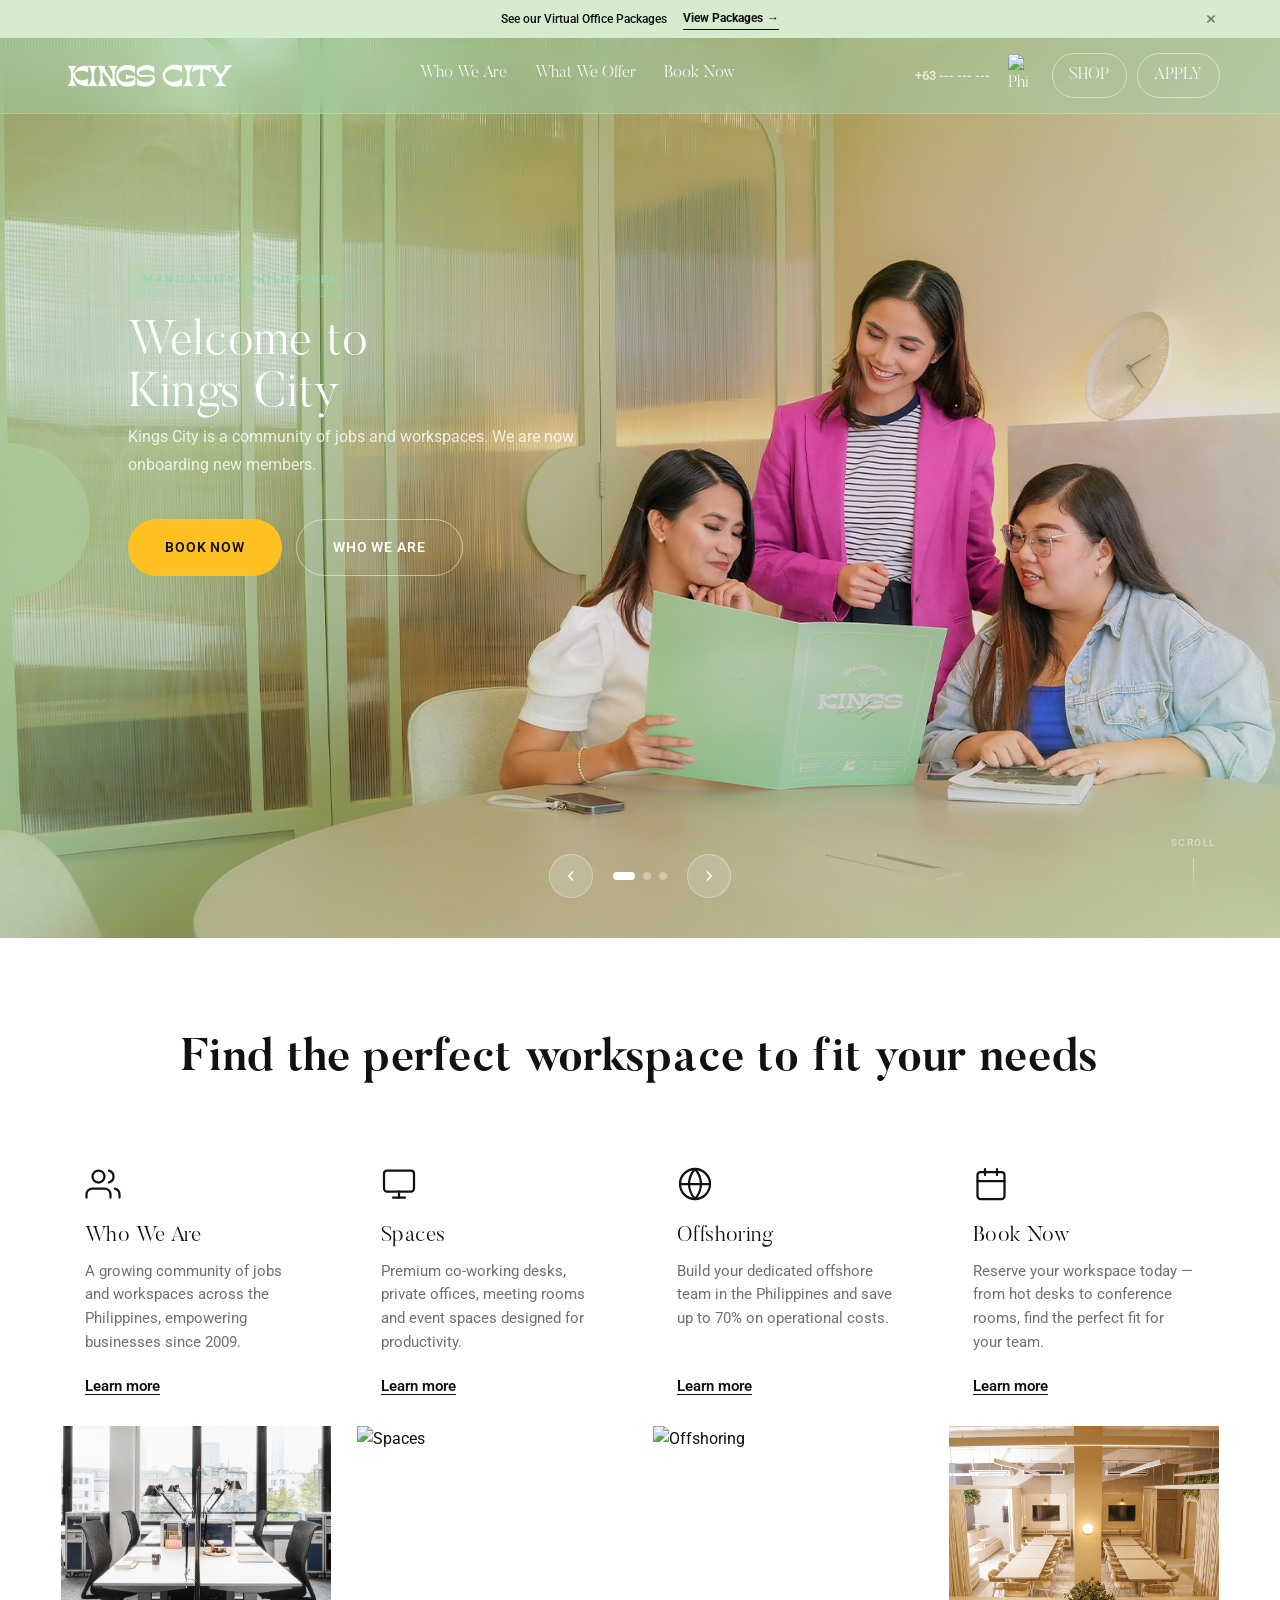
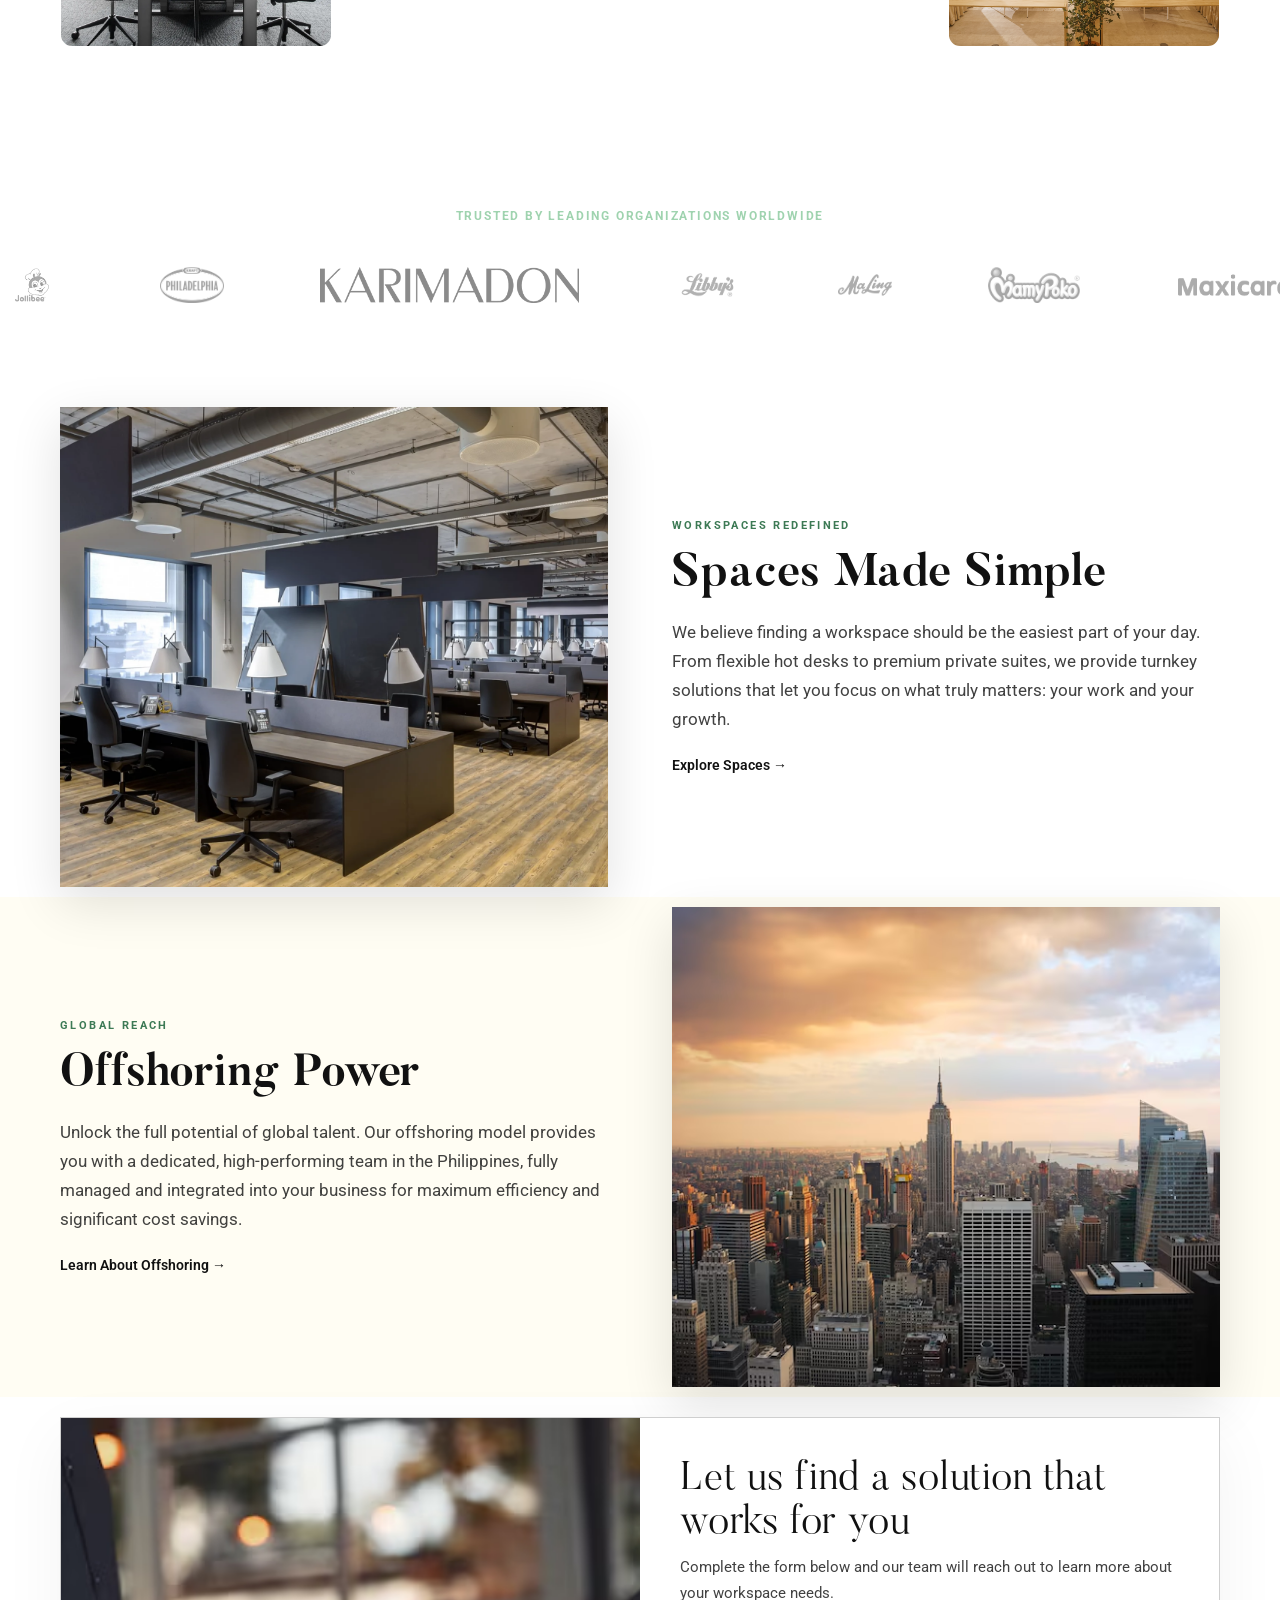
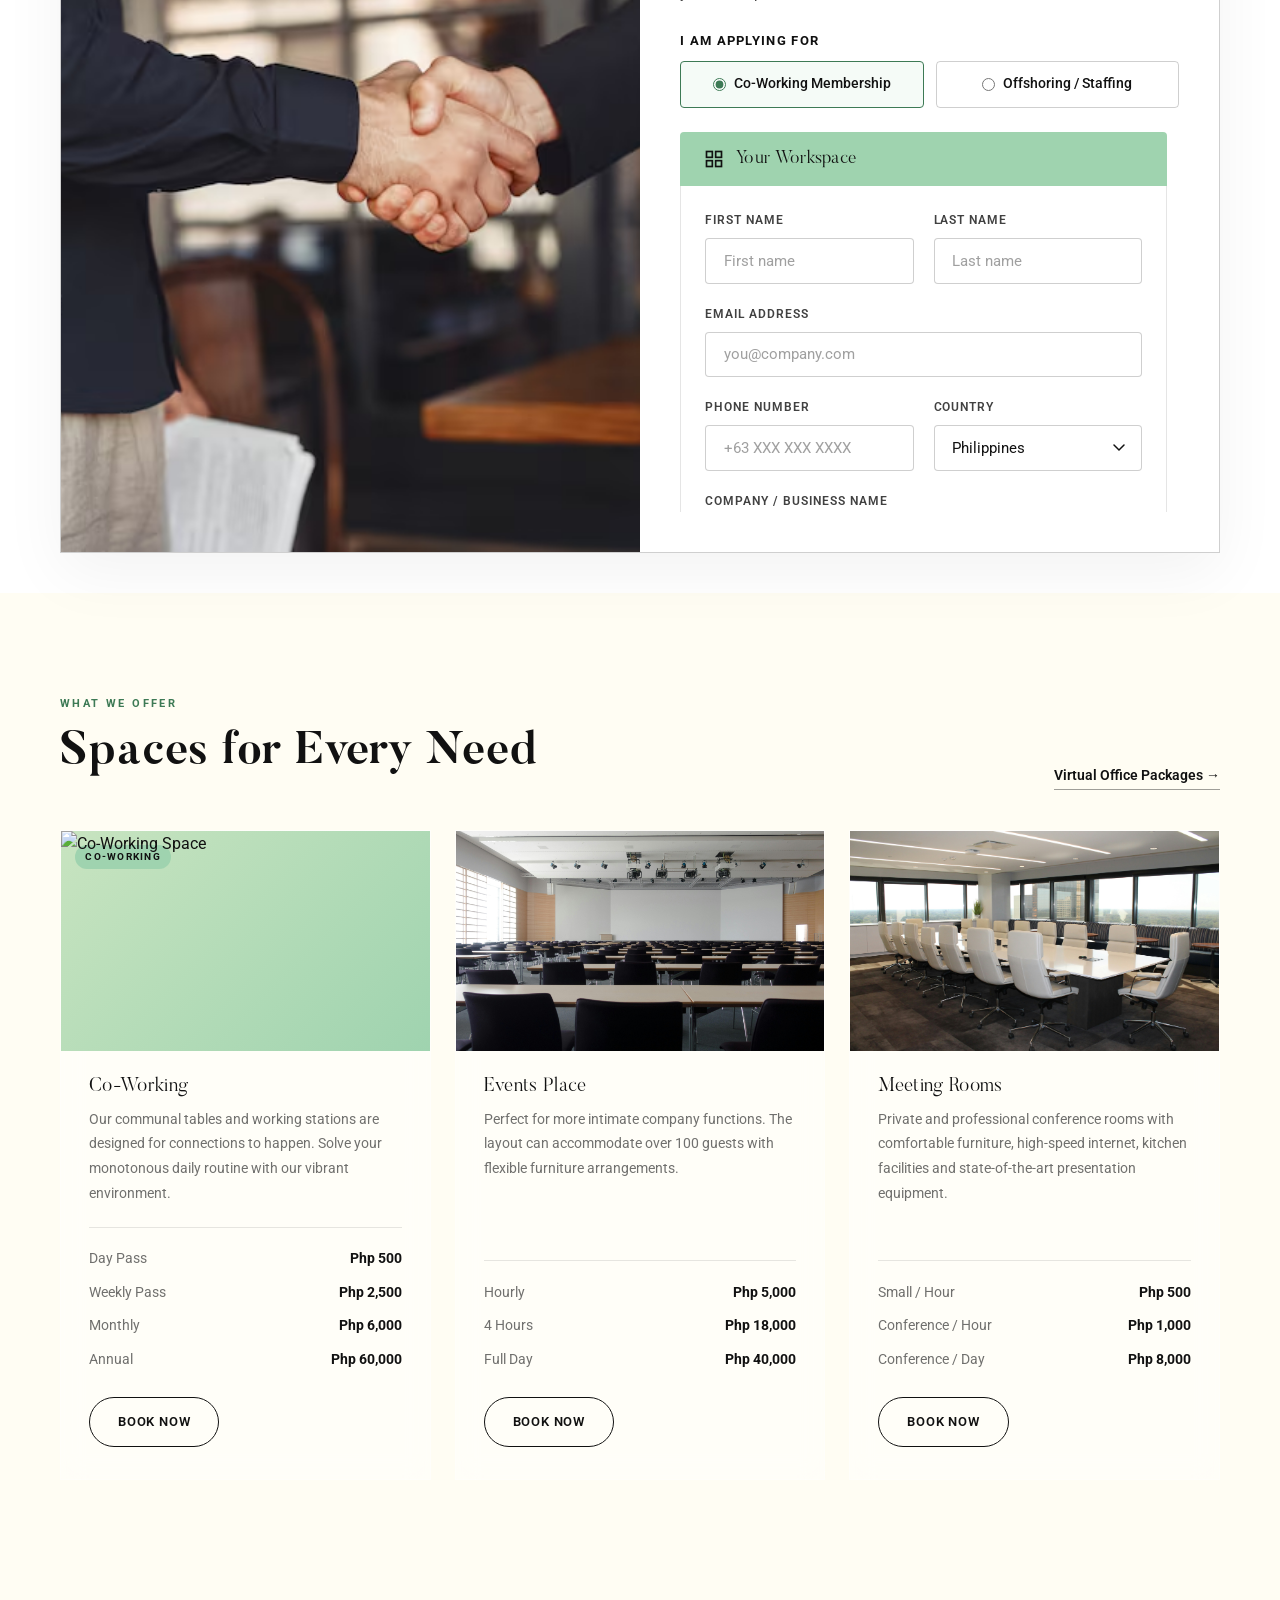
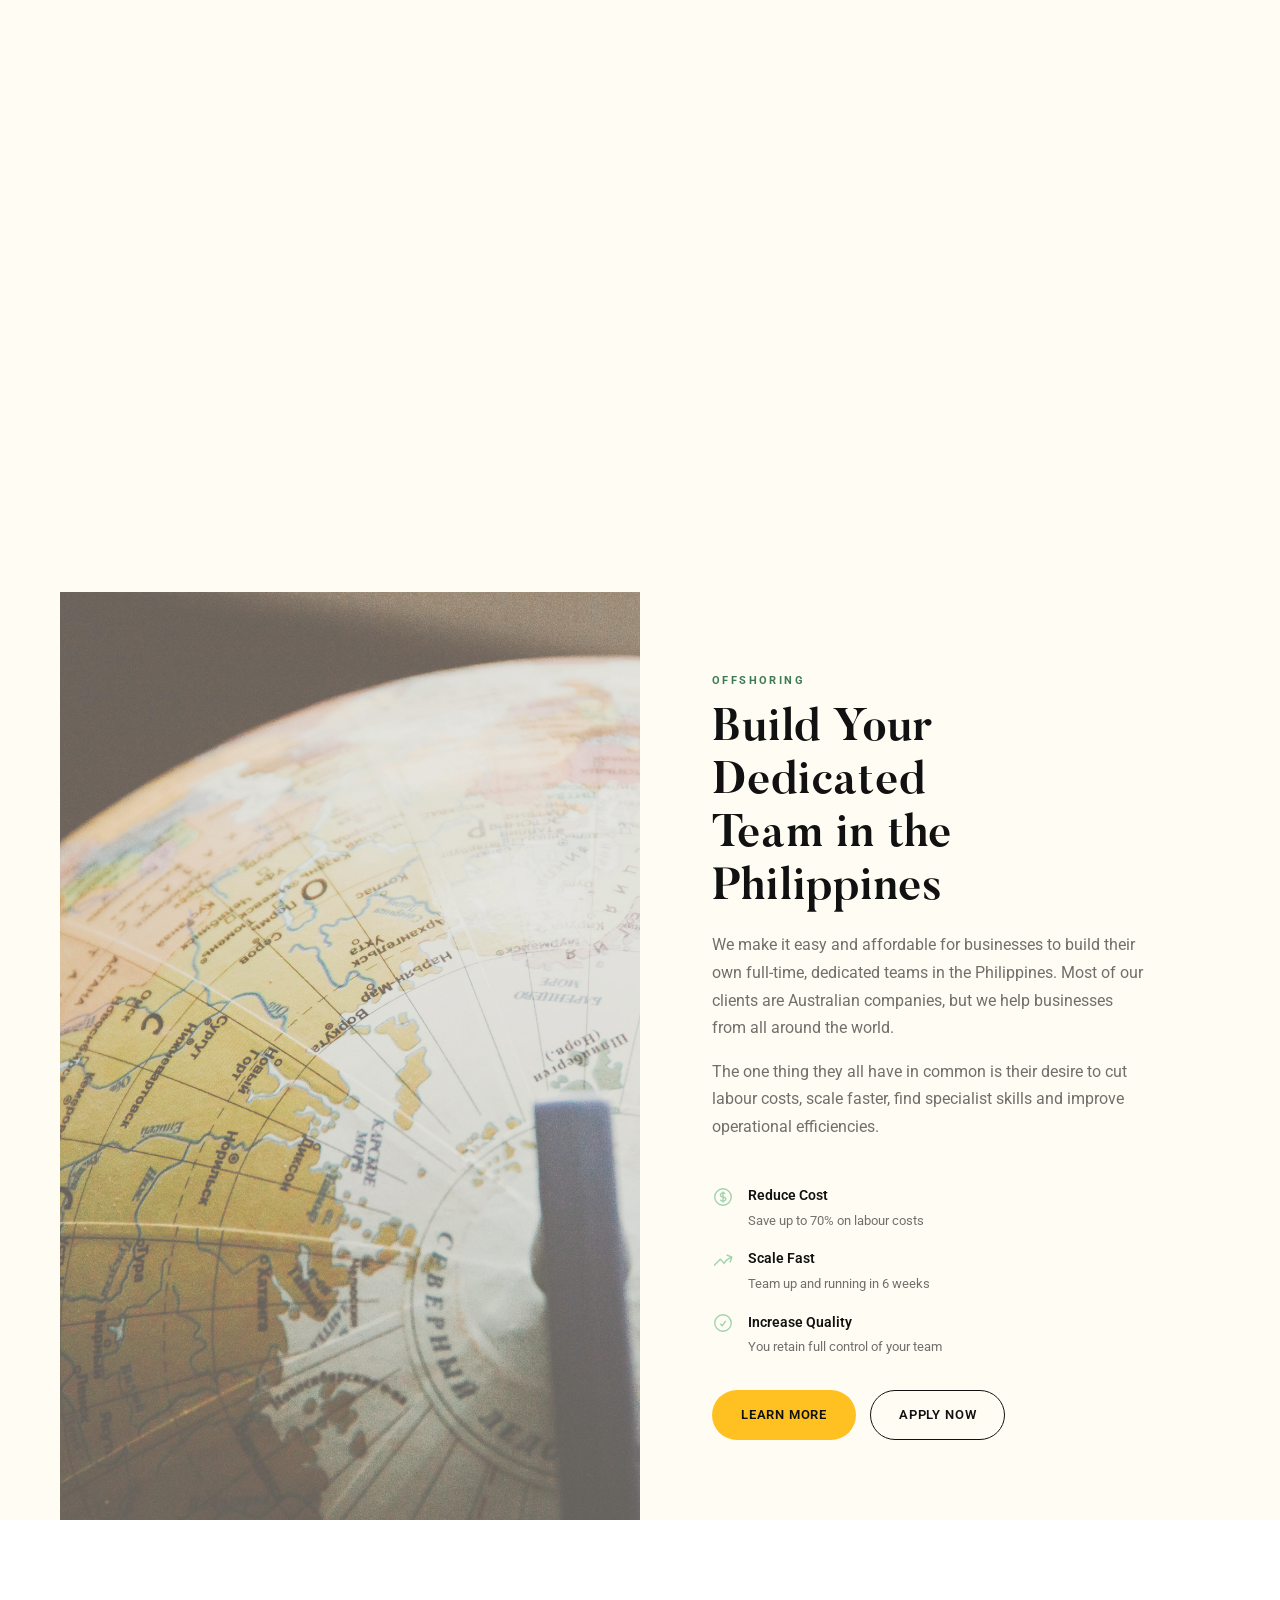
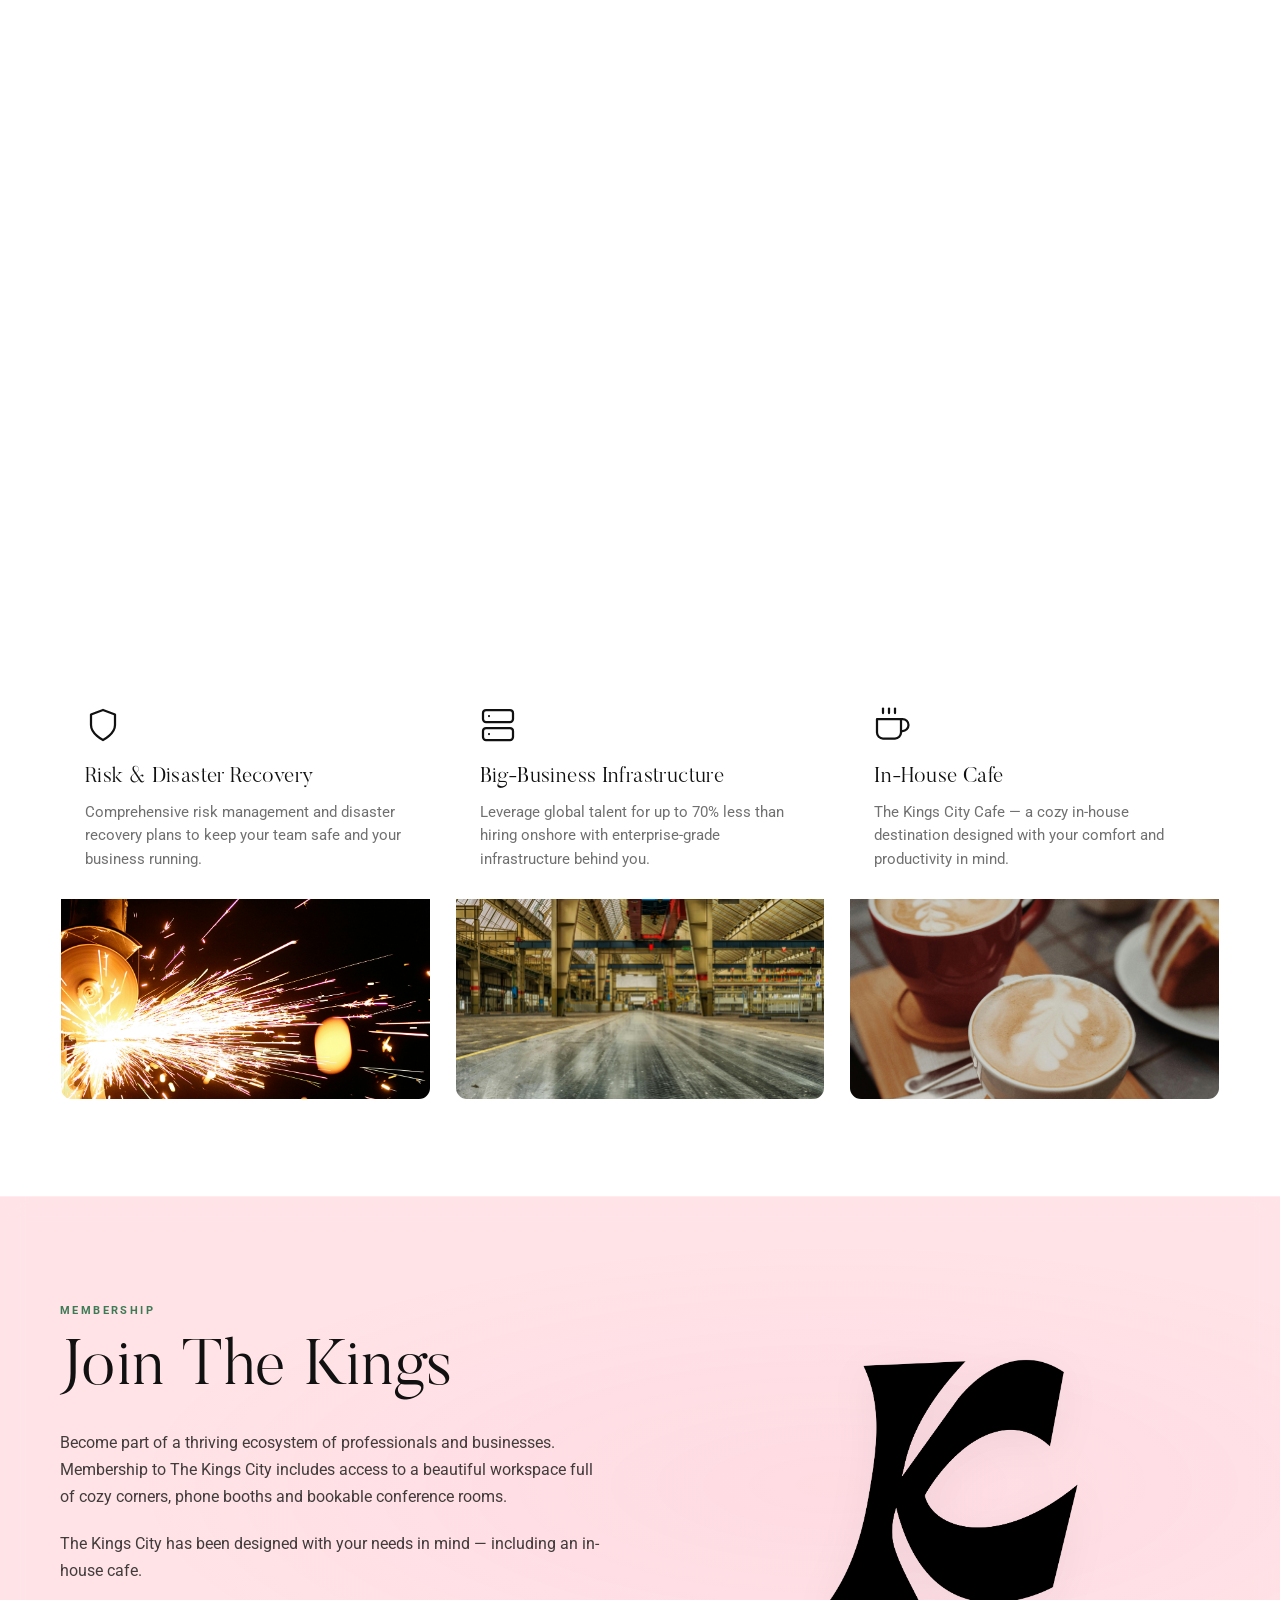
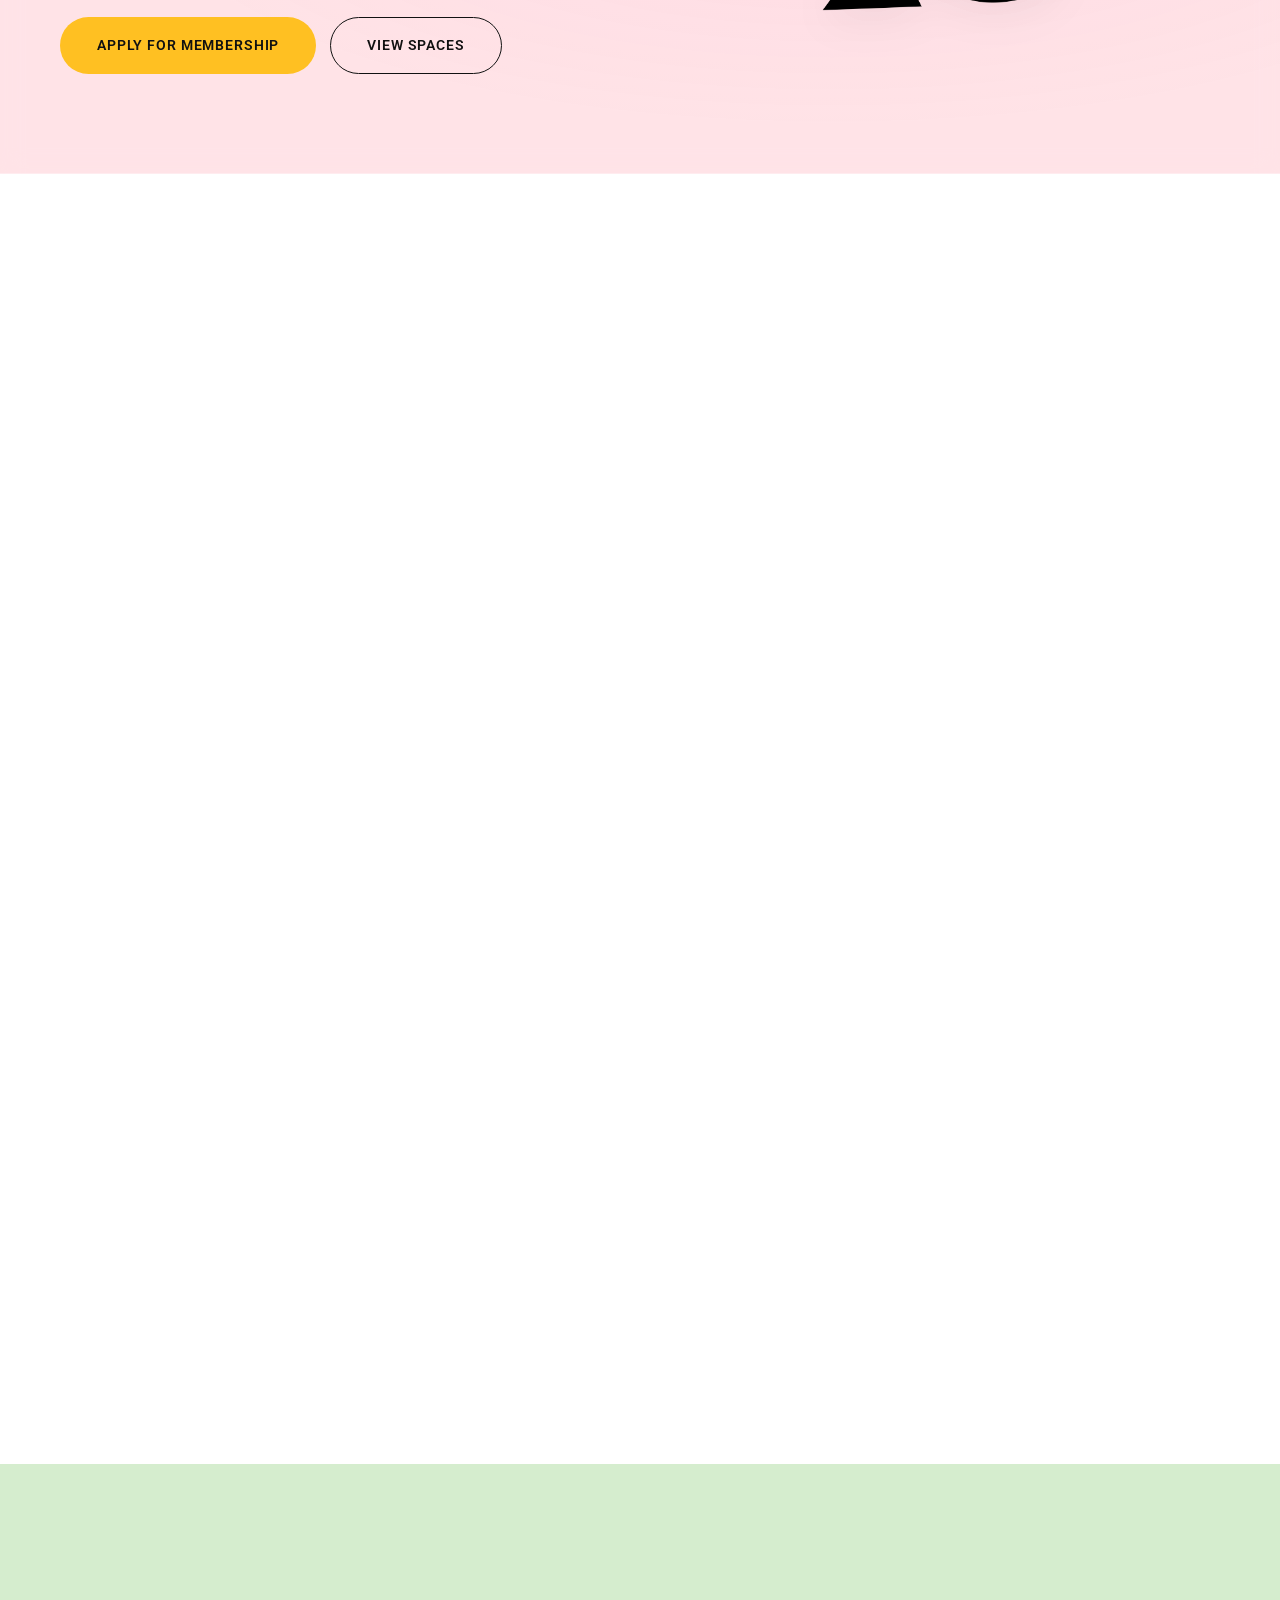
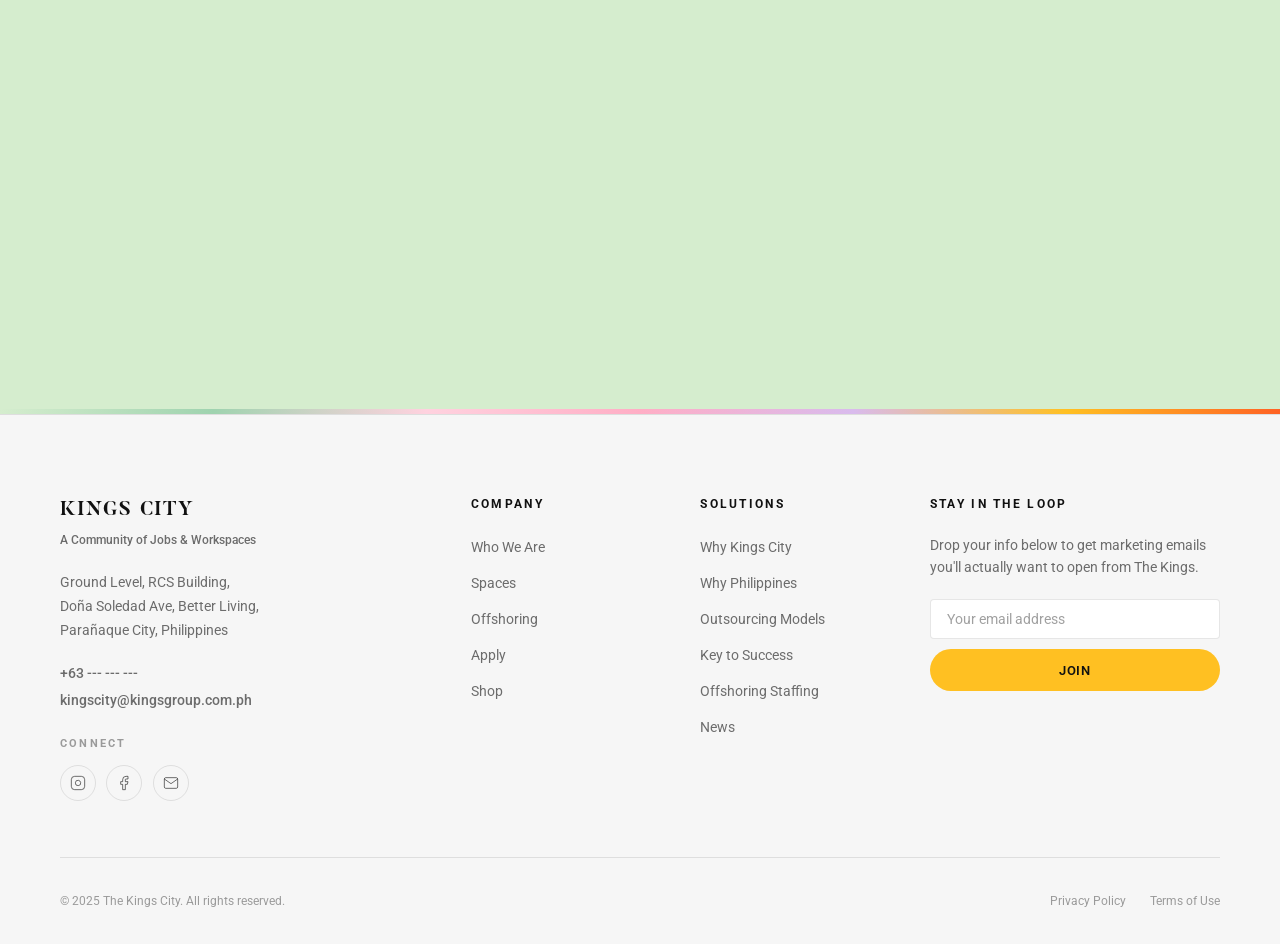
==== commit 020d254b: "Last commit before further instruvctions" ====
--- a/index.html
+++ b/index.html
@@ -1536,22 +1536,22 @@
         </div>
     </section>
 
-    <section class="vmv-split-sec" aria-labelledby="vmv-h-values" style="background: #fff; padding: 60px 0 80px;">
+    <section class="vmv-split-sec" aria-labelledby="vmv-h-values" style="background: #fff; padding: 20px 0 40px;">
         <div class="container">
-            <div class="combined-apply-card" data-reveal style="display: flex; flex-wrap: wrap; background: #fff; border: 1px solid var(--ink-20); border-radius: var(--radius-xl); overflow: hidden; box-shadow: 0 20px 60px rgba(0, 0, 0, .05); width: 100%; min-height: 600px;">
-                <div class="apply-card-img" style="flex: 1 1 50%; min-width: 320px; position: relative; min-height: 400px; background: #f9f9f9;">
+            <div class="combined-apply-card" data-reveal style="display: flex; flex-wrap: wrap; background: #fff; border: 1px solid var(--ink-20); border-radius: var(--radius-xl); overflow: hidden; box-shadow: 0 20px 60px rgba(0, 0, 0, .05); width: 100%; min-height: auto;">
+                <div class="apply-card-img" style="flex: 1 1 50%; min-width: 320px; position: relative; min-height: 300px; background: #f9f9f9;">
                     <img src="images/shakehands.avif" alt="Apply Now" style="position: absolute; inset: 0; height: 100%; width: 100%; object-fit: cover;">
                 </div>
-                <div class="apply-card-form" style="flex: 1 1 50%; min-width: 320px; padding: clamp(2rem, 5vw, 4rem); background: #fff; display: flex; flex-direction: column; justify-content: center;">
+                <div class="apply-card-form" style="flex: 1 1 50%; min-width: 320px; padding: clamp(1.5rem, 4vw, 2.5rem); background: #fff; display: flex; flex-direction: column; justify-content: center;">
                     <div style="width: 100%;">
                         <h2 id="vmv-h-values" style="margin-bottom: 0.5rem; font-family: var(--f-kish); font-size: clamp(2rem, 4vw, 2.5rem); font-weight: 400; line-height: 1.1;">Let us find a solution that works for you</h2>
-                        <p style="color: var(--ink-80); margin-bottom: 2rem; font-size: 0.95rem;">Complete the form below and our team will reach out to learn more about your workspace needs.</p>
+                        <p style="color: var(--ink-80); margin-bottom: 1.5rem; font-size: 0.95rem;">Complete the form below and our team will reach out to learn more about your workspace needs.</p>
                         
-                        <form class="form-card" id="apply-form" style="margin-top:2rem; position:relative;" novalidate>
+                        <form id="apply-form" style="margin-top:1rem; position:relative;" novalidate>
 
             <!-- Application type -->
-            <div style="margin-bottom:2rem">
-              <p style="font-size:.82rem;font-weight:700;letter-spacing:.1em;text-transform:uppercase;color:var(--clr-dark);margin-bottom:.875rem">
+            <div style="margin-bottom:1.5rem">
+              <p style="font-size:.82rem;font-weight:700;letter-spacing:.1em;text-transform:uppercase;color:var(--clr-dark);margin-bottom:.5rem">
                 I am applying for
               </p>
               <div class="apply-type-group" style="display:flex;gap:.75rem;flex-wrap:wrap">
@@ -1565,7 +1565,7 @@
             </div>
 
             <!-- Co-working View -->
-            <div id="coworking-fields" style="height: 600px; overflow-y: auto; overflow-x: hidden; padding-right: 12px;">
+            <div id="coworking-fields" style="height: 380px; overflow-y: auto; overflow-x: hidden; padding-right: 12px;">
               <div class="tb-header">
                 <div style="display:flex;align-items:center;gap:0.75rem;">
                   <svg viewBox="0 0 24 24" fill="none" stroke="currentColor" stroke-width="2" aria-hidden="true" style="width:20px;height:20px;color:var(--clr-dark);"><rect x="3" y="3" width="7" height="7"></rect><rect x="14" y="3" width="7" height="7"></rect><rect x="14" y="14" width="7" height="7"></rect><rect x="3" y="14" width="7" height="7"></rect></svg>
@@ -1639,7 +1639,7 @@
             </div>
 
             <!-- Offshoring Team Builder UI -->
-            <div id="offshoring-fields" style="display:none; height: 600px; overflow-y: auto; overflow-x: hidden; padding-right: 12px;">
+            <div id="offshoring-fields" style="display:none; height: 380px; overflow-y: auto; overflow-x: hidden; padding-right: 12px;">
               <div class="tb-header">
                 <div style="display:flex;align-items:center;gap:0.75rem;">
                   <svg viewBox="0 0 24 24" fill="none" stroke="currentColor" stroke-width="2" aria-hidden="true" style="width:20px;height:20px;color:var(--clr-dark);"><path d="M17 21v-2a4 4 0 0 0-4-4H5a4 4 0 0 0-4 4v2"></path><circle cx="9" cy="7" r="4"></circle><path d="M23 21v-2a4 4 0 0 0-3-3.87"></path><path d="M16 3.13a4 4 0 0 1 0 7.75"></path></svg>
--- a/css/main.css
+++ b/css/main.css
@@ -220,7 +220,8 @@
   font-weight: 600;
   letter-spacing: .06em;
   text-transform: uppercase;
-  border-radius: var(--radius);
+  /* Setting border-radius to a very high pixel value (like 9999px) ensures the button ends turn into perfect semi-circles (pill shape) regardless of how wide the button expands. */
+  border-radius: 9999px;
   border: 1.5px solid transparent;
   transition: background var(--t-base) var(--ease), color var(--t-base) var(--ease), border-color var(--t-base) var(--ease), transform .2s var(--ease), box-shadow var(--t-base) var(--ease);
   white-space: nowrap;
--- a/css/apply.css
+++ b/css/apply.css
@@ -565,7 +565,8 @@
   background: #ffc022;
   border: none;
   color: var(--clr-dark);
-  border-radius: var(--radius);
+  /* 9999px makes the button perfectly pill-shaped instead of slightly rounded */
+  border-radius: 9999px;
   padding: 0.45rem 1rem;
   font-size: 0.85rem;
   font-weight: 700;
